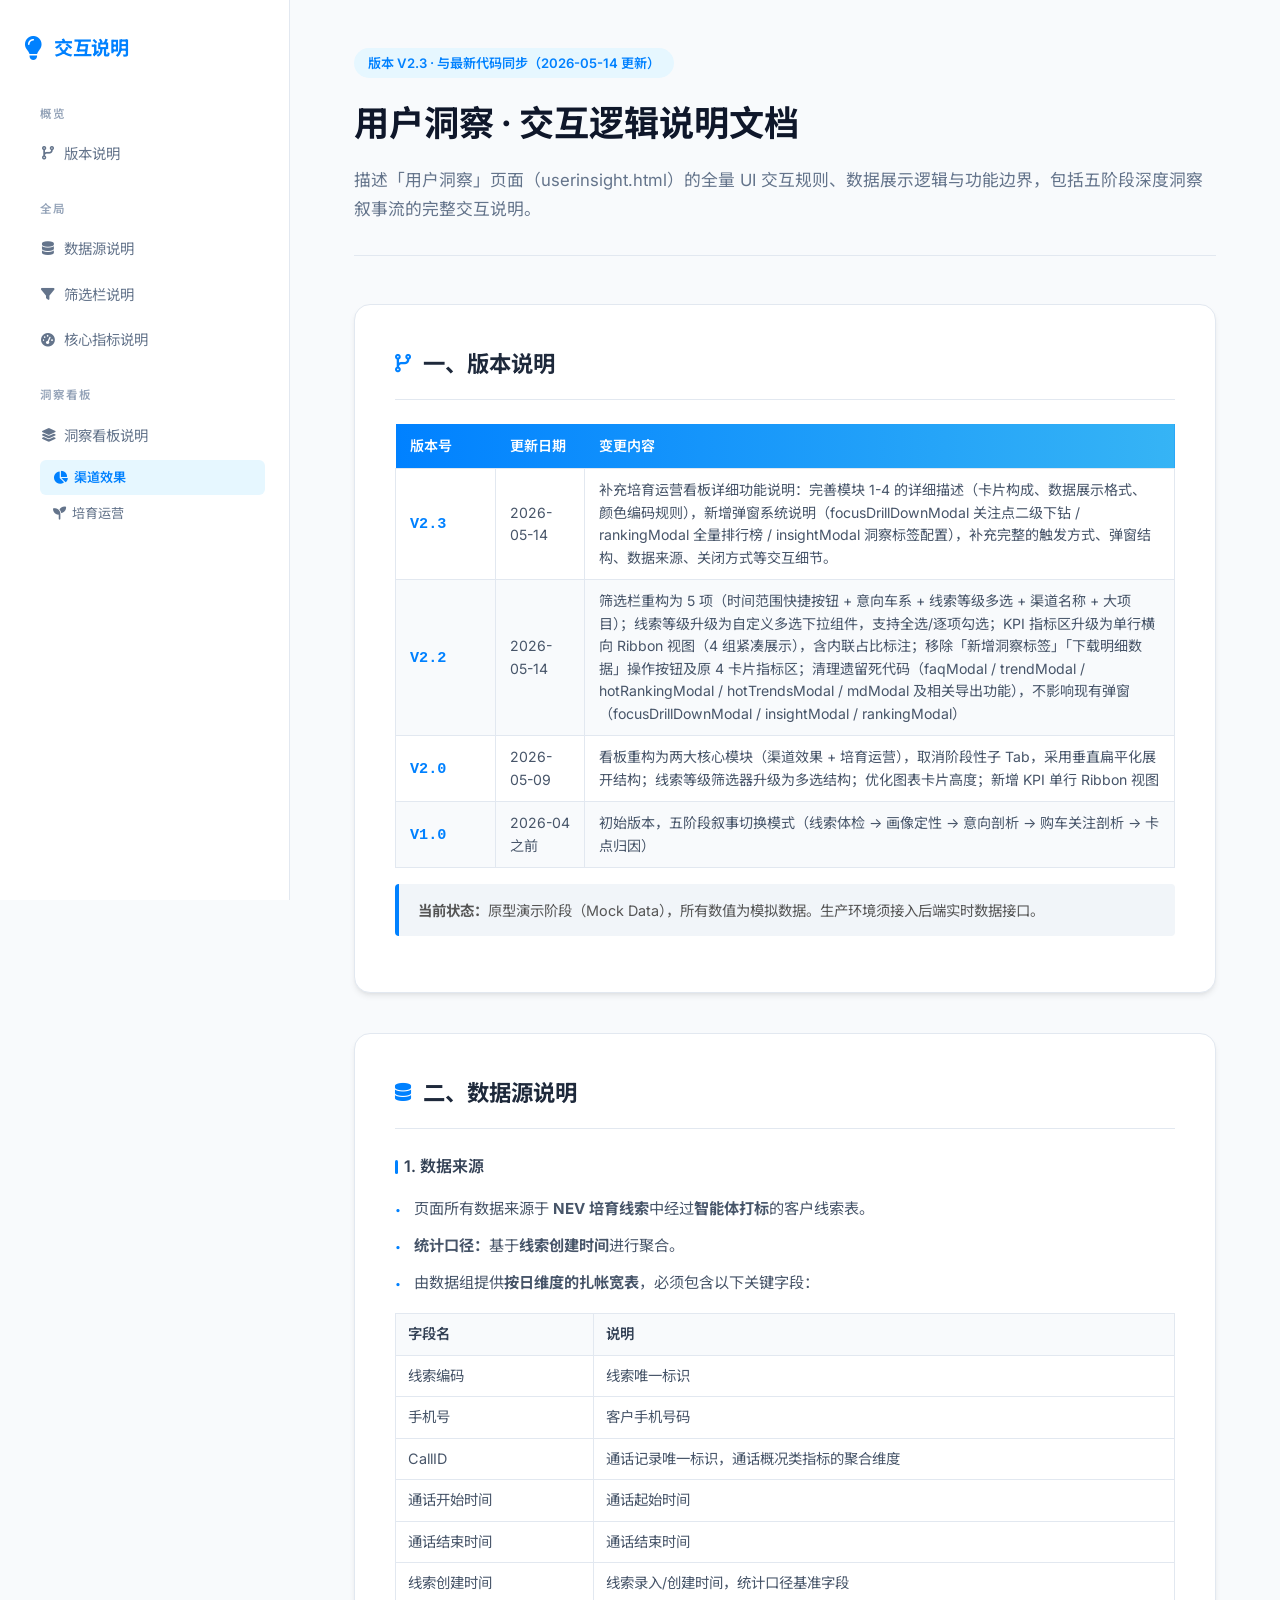
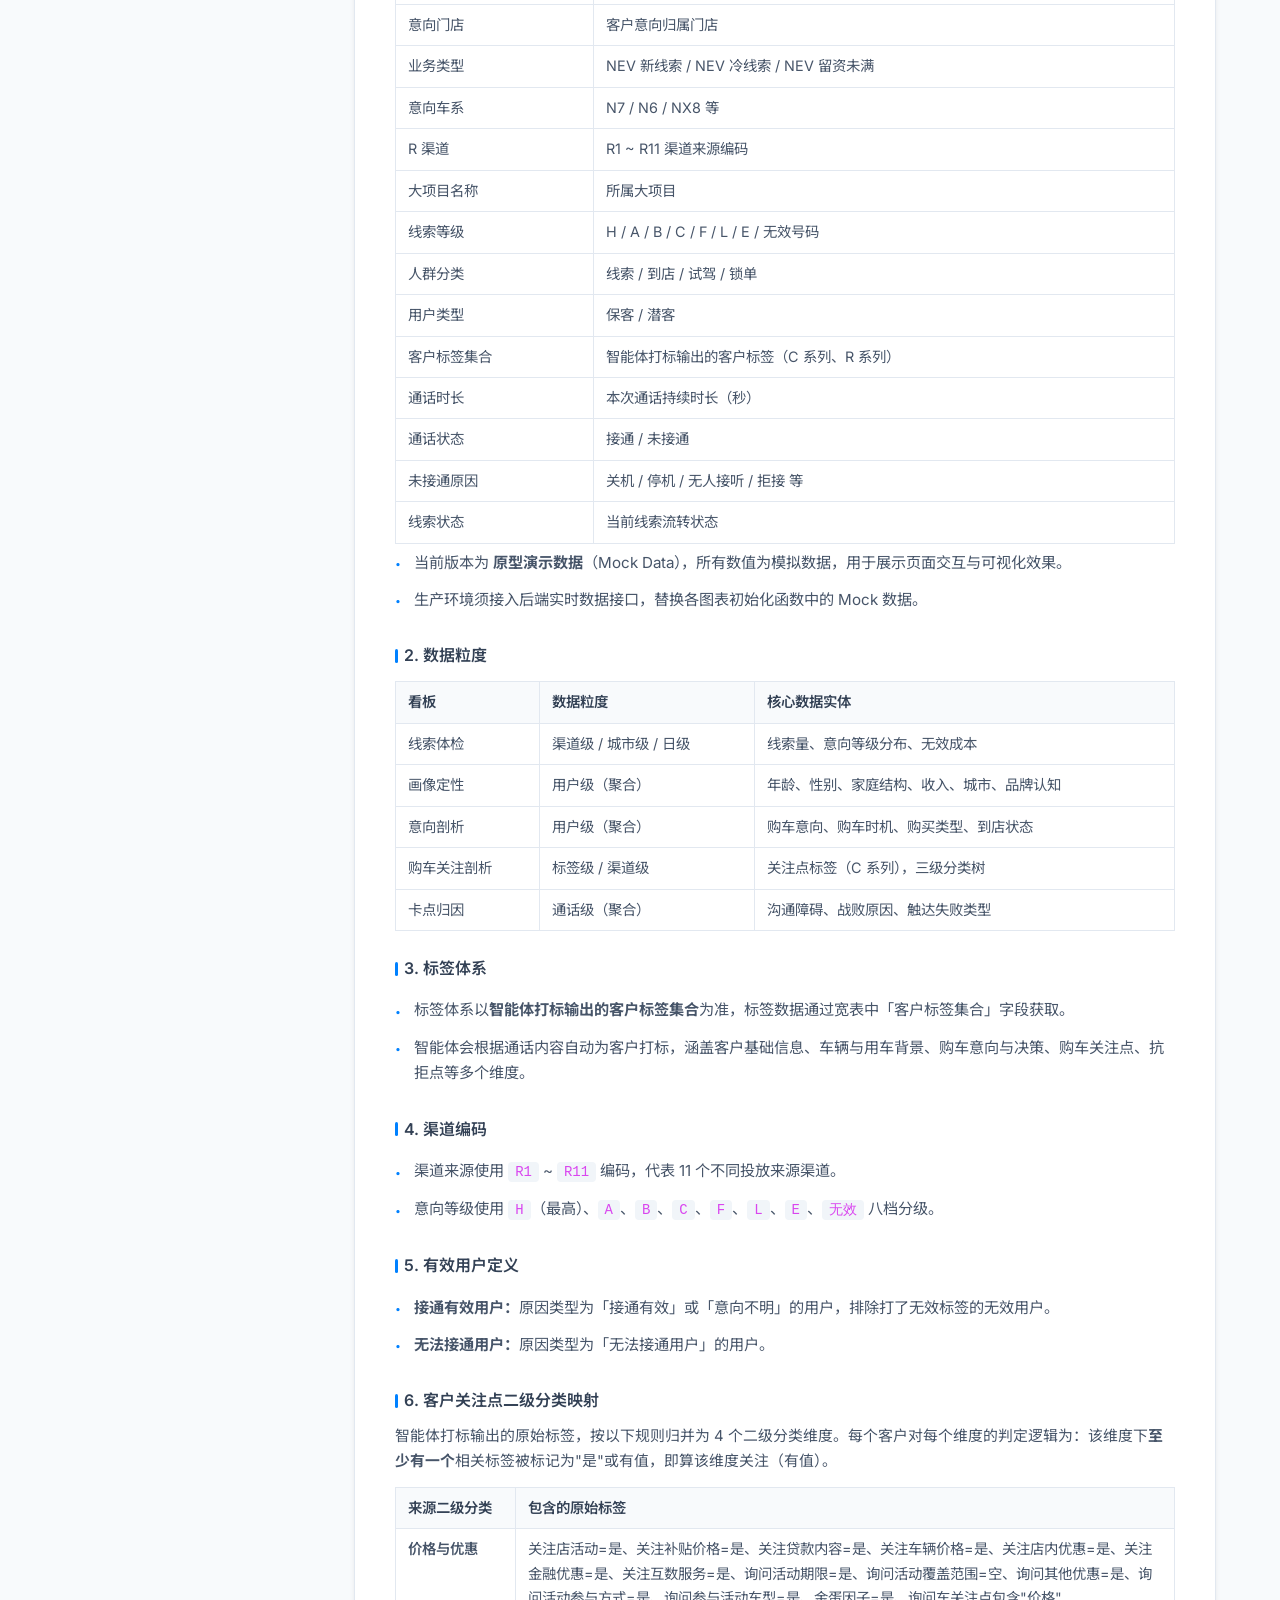
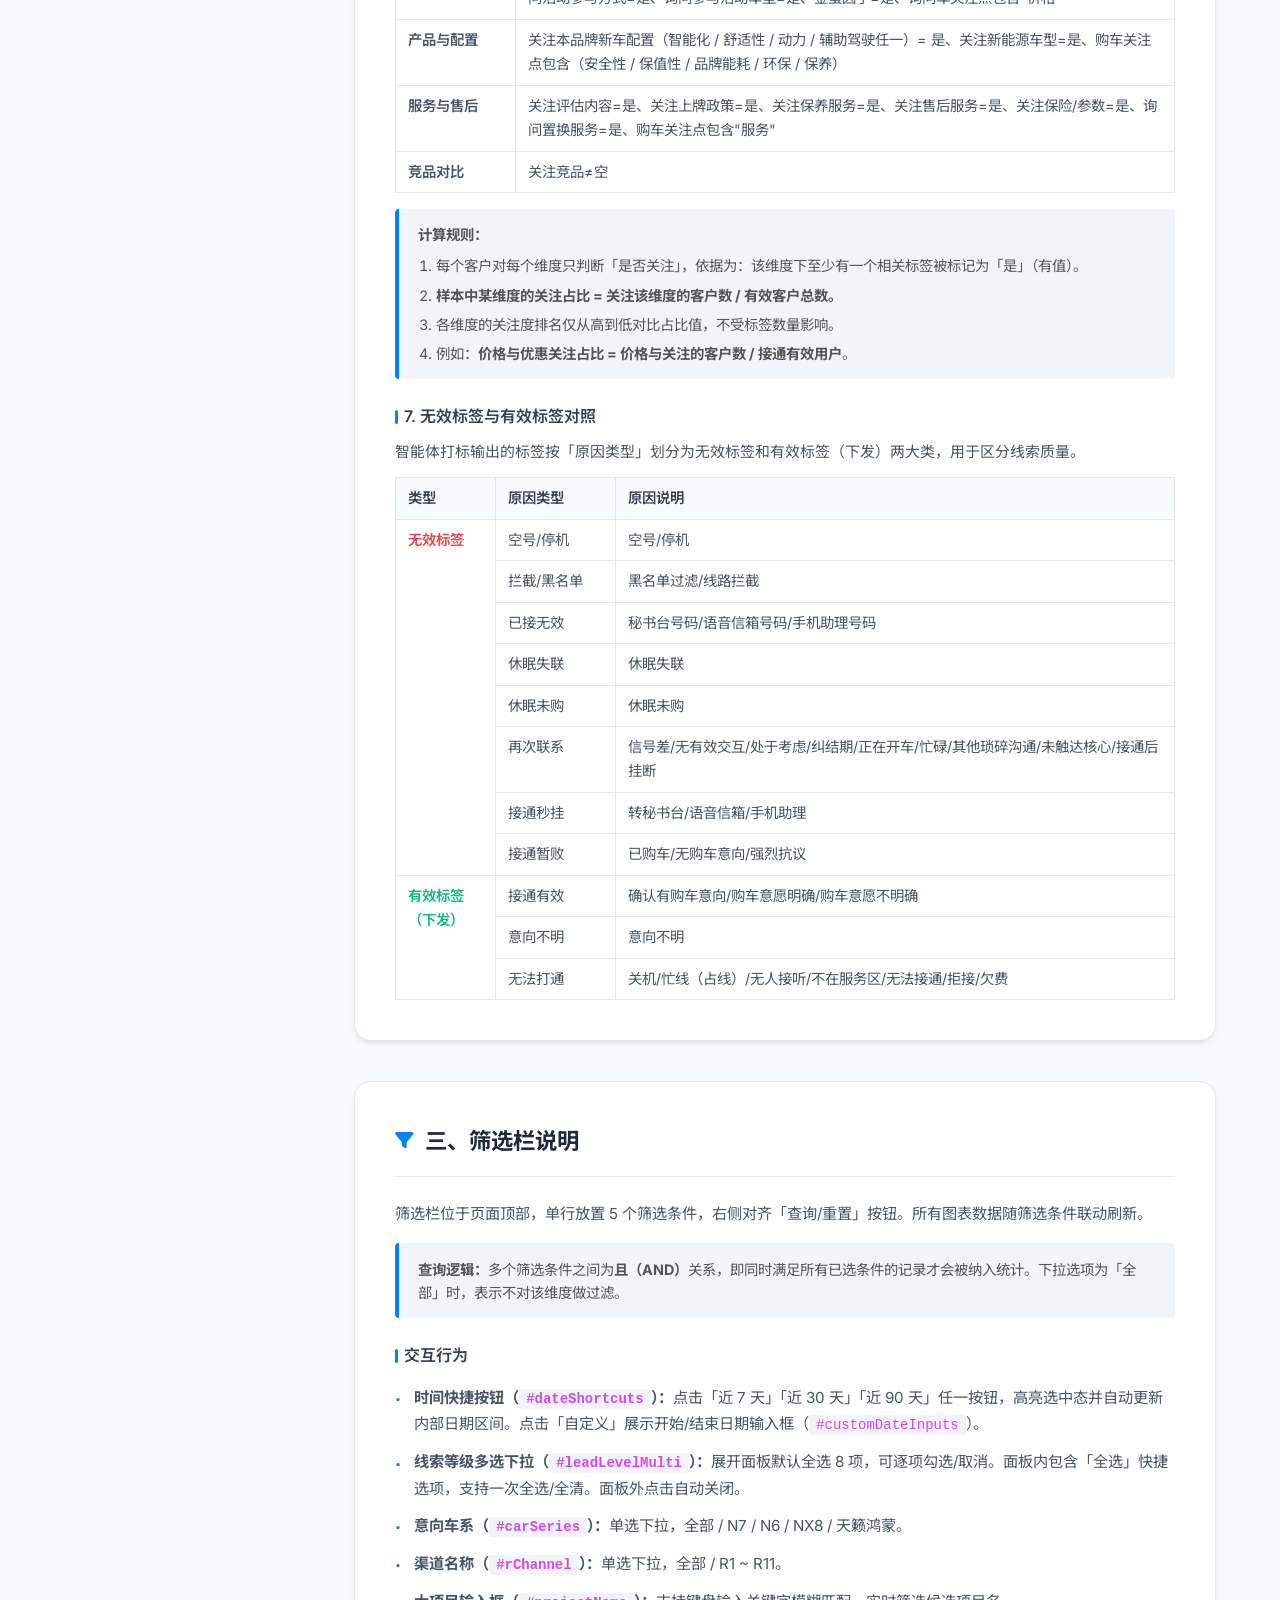
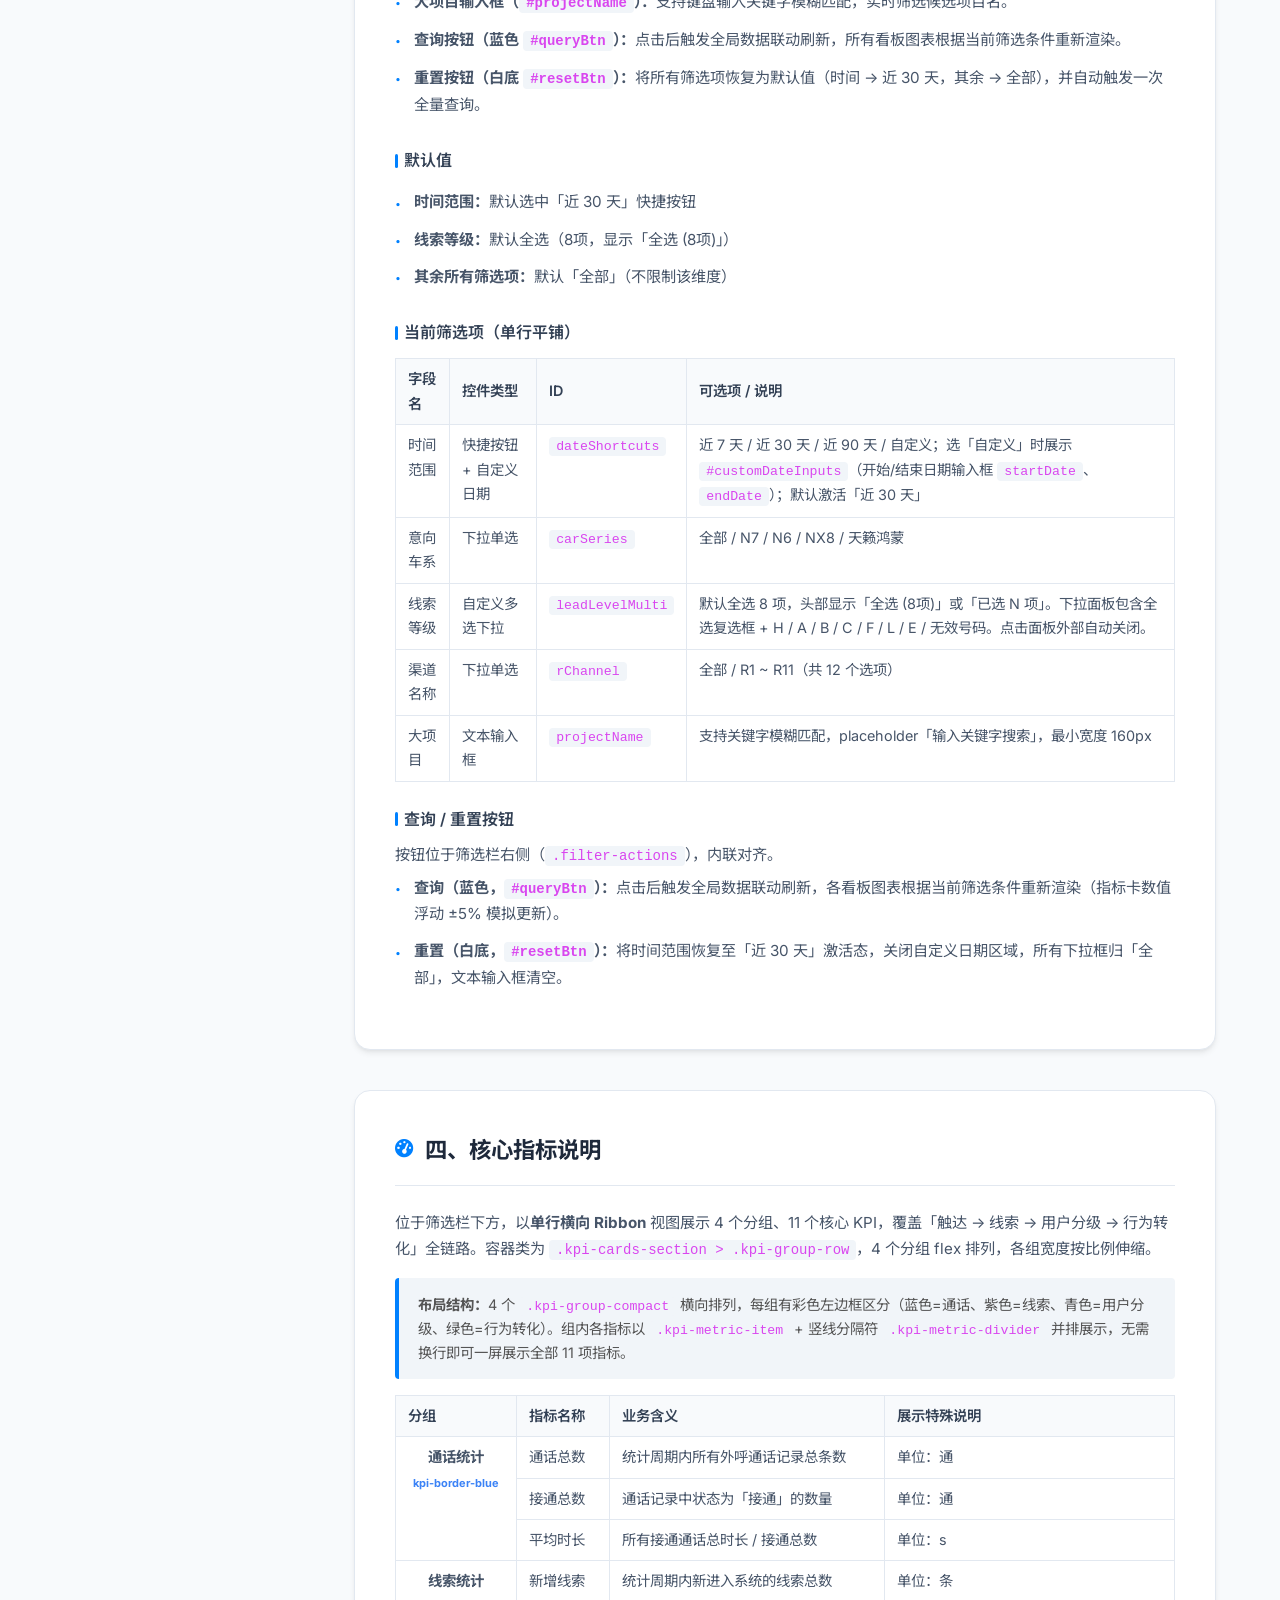
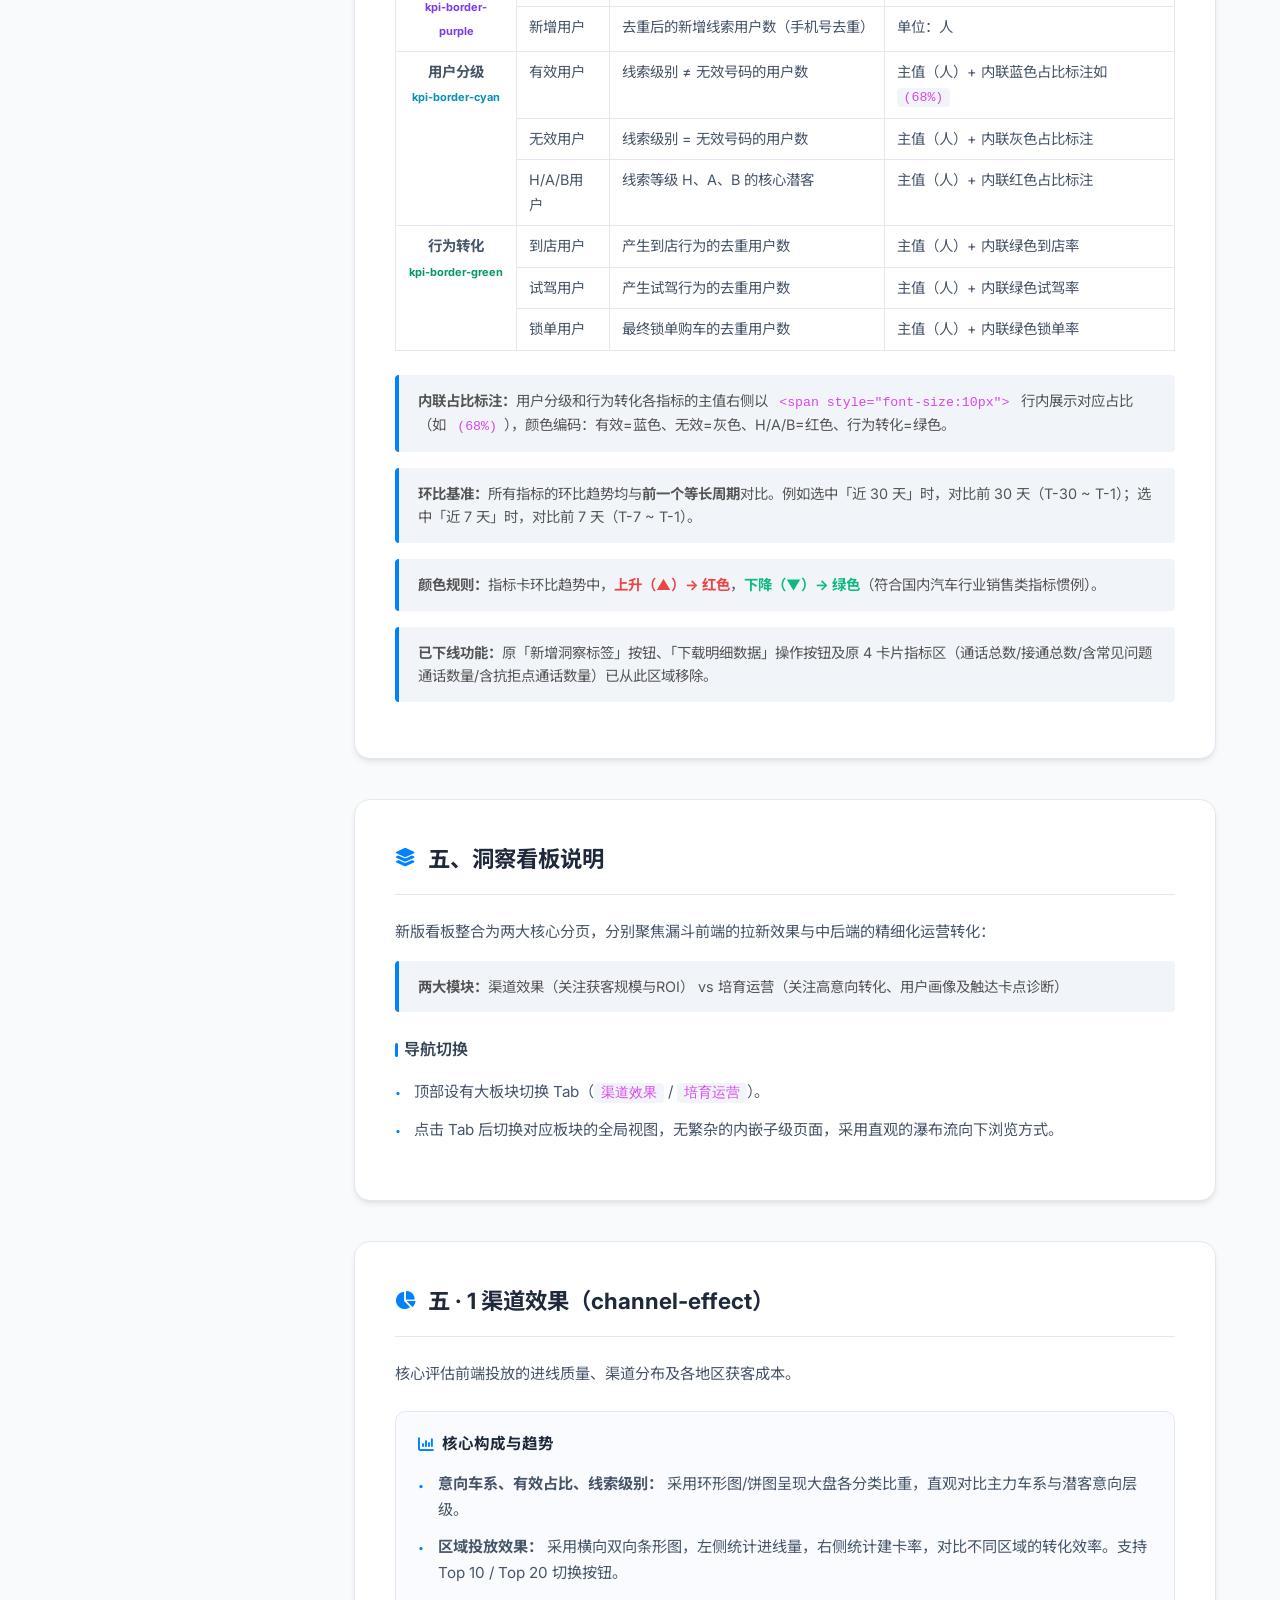
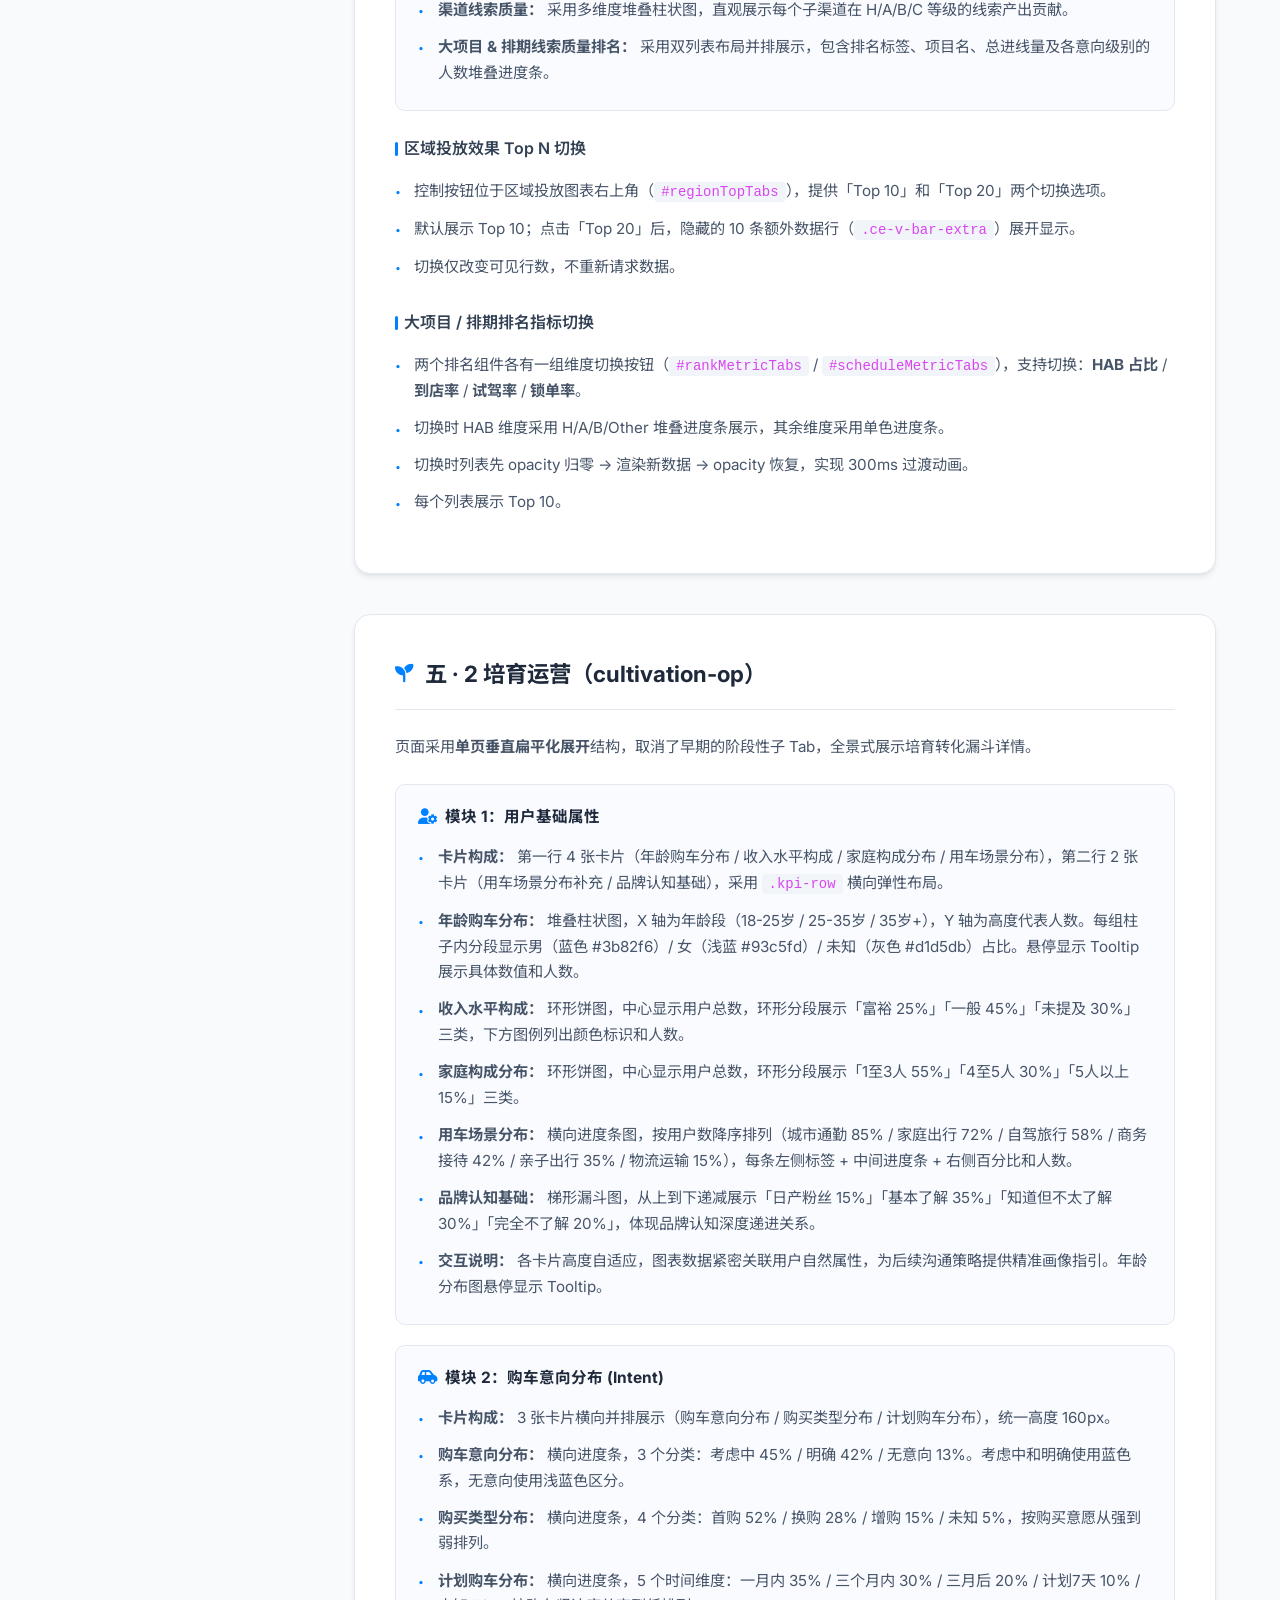
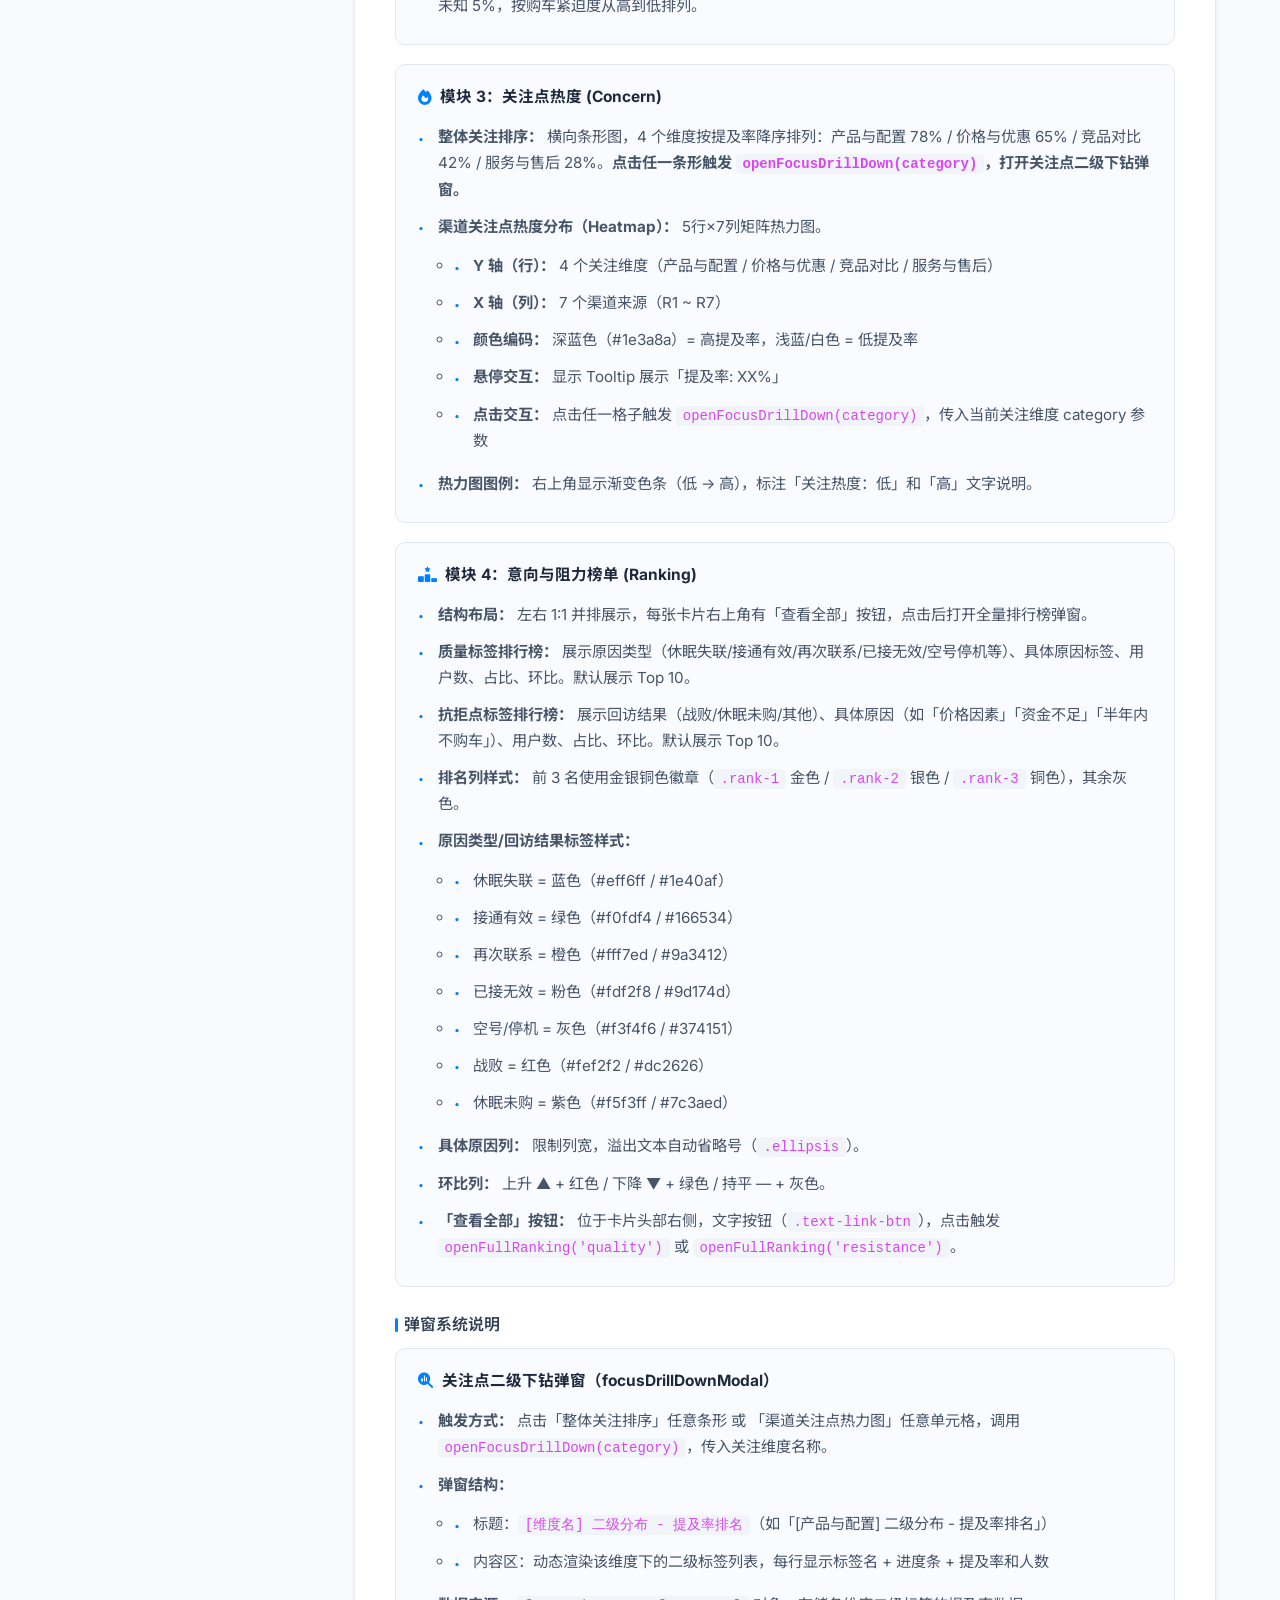
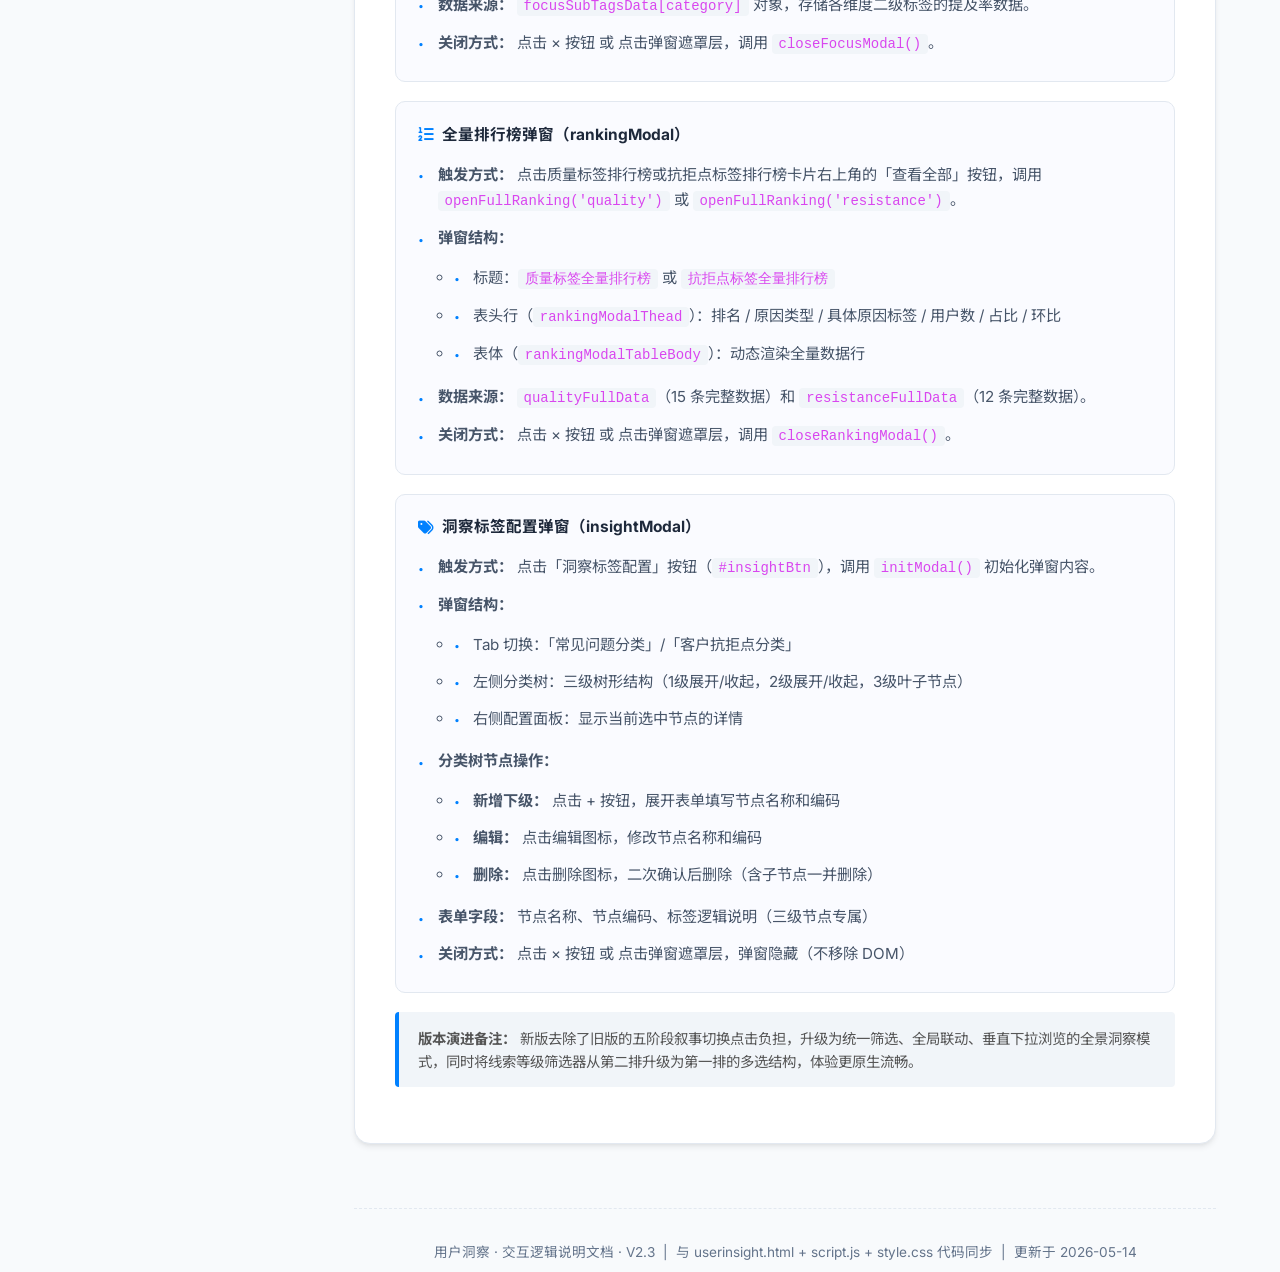
==== interaction_docs.html @ 2090cf02 "docs: 补充培育运营看板详细功能说明 (V2.3) - 完善模块 1-4 的详细描述（卡片构成、数据展示格式、颜色编码规则） - 新增弹窗系统说明（focusDrillDownModal / ra" ====
<!DOCTYPE html>
<html lang="zh-CN">
<head>
    <meta charset="UTF-8">
    <meta name="viewport" content="width=device-width, initial-scale=1.0">
    <title>用户洞察 · 交互逻辑说明文档</title>
    <link href="https://fonts.googleapis.com/css2?family=Inter:wght@400;500;600;700&family=Noto+Sans+SC:wght@300;400;500;700&display=swap" rel="stylesheet">
    <link rel="stylesheet" href="https://cdnjs.cloudflare.com/ajax/libs/font-awesome/6.4.0/css/all.min.css">
    <style>
        :root {
            --primary: #0081ff;
            --primary-light: #e6f7ff;
            --accent: #39cfd0;
            --text-main: #2c3e50;
            --text-secondary: #64748b;
            --bg-body: #f8fafc;
            --bg-card: #ffffff;
            --border: #e2e8f0;
            --sidebar-width: 290px;
            --shadow: 0 4px 6px -1px rgb(0 0 0 / 0.08), 0 2px 4px -2px rgb(0 0 0 / 0.06);
        }

        * { box-sizing: border-box; margin: 0; padding: 0; }

        body {
            font-family: 'Inter', 'Noto Sans SC', sans-serif;
            background-color: var(--bg-body);
            color: var(--text-main);
            display: flex;
            min-height: 100vh;
            line-height: 1.7;
        }

        /* ===== Sidebar ===== */
        .doc-sidebar {
            width: var(--sidebar-width);
            background: var(--bg-card);
            border-right: 1px solid var(--border);
            padding: 2rem 1.5rem;
            position: fixed;
            height: 100vh;
            overflow-y: auto;
        }

        .doc-logo {
            display: flex;
            align-items: center;
            gap: 12px;
            margin-bottom: 2.5rem;
            color: var(--primary);
        }
        .doc-logo i { font-size: 1.5rem; }
        .doc-logo span { font-weight: 700; font-size: 1.2rem; letter-spacing: -0.5px; }

        .nav-section-label {
            font-size: 0.72rem;
            font-weight: 600;
            text-transform: uppercase;
            letter-spacing: 0.08em;
            color: #94a3b8;
            padding: 0 1rem;
            margin: 1.5rem 0 0.5rem;
        }

        .nav-list { list-style: none; }
        .nav-link {
            display: flex;
            align-items: center;
            gap: 8px;
            padding: 0.6rem 1rem;
            color: var(--text-secondary);
            text-decoration: none;
            border-radius: 8px;
            font-size: 0.9rem;
            margin-bottom: 2px;
            transition: all 0.2s ease;
        }
        .nav-link i { width: 16px; text-align: center; font-size: 0.85rem; }
        .nav-link:hover { color: var(--primary); background: var(--primary-light); }
        .nav-link.active { color: var(--primary); background: var(--primary-light); font-weight: 600; }

        .nav-sub-list { list-style: none; padding-left: 1rem; }
        .nav-sub-link {
            display: flex;
            align-items: center;
            gap: 6px;
            padding: 0.4rem 0.8rem;
            color: var(--text-secondary);
            text-decoration: none;
            border-radius: 6px;
            font-size: 0.82rem;
            margin-bottom: 1px;
            transition: all 0.15s ease;
        }
        .nav-sub-link:hover { color: var(--primary); background: var(--primary-light); }
        .nav-sub-link.active { color: var(--primary); background: var(--primary-light); font-weight: 600; }

        /* ===== Main Content ===== */
        .doc-main {
            margin-left: var(--sidebar-width);
            flex: 1;
            padding: 3rem 4rem;
            max-width: 1100px;
        }

        .doc-header {
            margin-bottom: 3rem;
            border-bottom: 1px solid var(--border);
            padding-bottom: 2rem;
        }

        .doc-tag {
            background: var(--primary-light);
            color: var(--primary);
            padding: 4px 14px;
            border-radius: 20px;
            font-size: 0.82rem;
            font-weight: 600;
            display: inline-block;
            margin-bottom: 1rem;
        }

        .doc-title { font-size: 2.2rem; font-weight: 700; color: #0f172a; margin-bottom: 0.75rem; }
        .doc-subtitle { color: var(--text-secondary); font-size: 1.05rem; }

        /* ===== Sections ===== */
        .section {
            background: var(--bg-card);
            padding: 2.5rem;
            border-radius: 16px;
            box-shadow: var(--shadow);
            margin-bottom: 2.5rem;
            border: 1px solid var(--border);
        }

        .section-title {
            font-size: 1.4rem;
            font-weight: 700;
            margin-bottom: 1.5rem;
            display: flex;
            align-items: center;
            gap: 12px;
            color: #1e293b;
            padding-bottom: 1rem;
            border-bottom: 1px solid var(--border);
        }
        .section-title i { color: var(--primary); font-size: 1.15rem; }

        .sub-section-title {
            font-size: 1.1rem;
            font-weight: 700;
            color: #1e293b;
            margin: 2rem 0 1rem;
            display: flex;
            align-items: center;
            gap: 8px;
            padding: 0.75rem 1rem;
            background: #f8fafc;
            border-radius: 10px;
            border-left: 4px solid var(--primary);
        }
        .sub-section-title i { color: var(--primary); font-size: 1rem; }
        .sub-section-title:first-child { margin-top: 0; }

        h3.sub-title {
            font-size: 1rem;
            font-weight: 600;
            color: #334155;
            margin: 1.5rem 0 0.6rem;
            display: flex;
            align-items: center;
            gap: 6px;
        }
        h3.sub-title::before {
            content: '';
            display: inline-block;
            width: 3px;
            height: 14px;
            background: var(--primary);
            border-radius: 2px;
        }

        ul.item-list {
            padding-left: 0;
            list-style: none;
            margin-bottom: 0.75rem;
        }
        ul.item-list li {
            padding: 0.35rem 0 0.35rem 1.2rem;
            position: relative;
            color: #475569;
            font-size: 0.95rem;
        }
        ul.item-list li::before {
            content: '·';
            position: absolute;
            left: 0;
            color: var(--primary);
            font-weight: 700;
            font-size: 1.2rem;
            top: 0.25rem;
        }

        .highlight-box {
            background: #f1f5f9;
            padding: 0.9rem 1.2rem;
            border-left: 4px solid var(--primary);
            border-radius: 4px;
            font-size: 0.9rem;
            color: #555;
            margin: 1rem 0;
            line-height: 1.6;
        }

        .warn-box {
            background: #fffbeb;
            padding: 0.9rem 1.2rem;
            border-left: 4px solid #f59e0b;
            border-radius: 4px;
            font-size: 0.9rem;
            color: #78350f;
            margin: 1rem 0;
        }

        .badge {
            display: inline-block;
            padding: 2px 9px;
            border-radius: 4px;
            font-size: 0.78rem;
            font-weight: 600;
            background: #3b82f6;
            color: white;
            margin-left: 8px;
            vertical-align: middle;
        }
        .badge.green { background: #10b981; }
        .badge.orange { background: #f59e0b; }
        .badge.red { background: #ef4444; }

        code {
            background: #f1f5f9;
            padding: 2px 7px;
            border-radius: 4px;
            font-family: monospace;
            color: #d946ef;
            font-size: 0.92em;
        }

        /* ===== Flow Table ===== */
        .flow-table {
            width: 100%;
            border-collapse: collapse;
            margin-top: 0.75rem;
            font-size: 0.9rem;
        }
        .flow-table th {
            background: #f8fafc;
            border: 1px solid var(--border);
            padding: 8px 12px;
            text-align: left;
            font-weight: 600;
            color: #334155;
        }
        .flow-table td {
            border: 1px solid var(--border);
            padding: 8px 12px;
            vertical-align: top;
            color: #475569;
        }
        .flow-table tr:hover td { background: #fafbff; }

        /* ===== Version Table ===== */
        .version-table {
            width: 100%;
            border-collapse: collapse;
            margin-top: 1rem;
            font-size: 0.88rem;
        }
        .version-table thead tr {
            background: linear-gradient(90deg, #0081ff 0%, #36b4f5 100%);
        }
        .version-table th {
            padding: 10px 14px;
            text-align: left;
            font-weight: 600;
            color: #fff;
            border: none;
            white-space: nowrap;
        }
        .version-table td {
            border: 1px solid var(--border);
            padding: 10px 14px;
            vertical-align: middle;
            color: #475569;
            line-height: 1.6;
        }
        .version-table tr:nth-child(even) td { background: #f8fafc; }
        .version-table tr:hover td { background: #eff6ff; }
        .version-table .ver-num {
            font-weight: 700;
            color: var(--primary);
            font-family: monospace;
            font-size: 0.95rem;
        }

        .btn-jump {
            display: inline-flex;
            align-items: center;
            gap: 6px;
            padding: 6px 14px;
            background: var(--primary);
            color: #fff;
            border: none;
            border-radius: 8px;
            font-size: 0.82rem;
            font-weight: 600;
            cursor: pointer;
            text-decoration: none;
            transition: background 0.2s, transform 0.15s;
        }
        .btn-jump:hover { background: #0070dd; transform: translateY(-1px); }

        .chart-card {
            border: 1px solid var(--border);
            border-radius: 10px;
            padding: 1.2rem 1.4rem;
            margin-bottom: 1.2rem;
            background: #fafbff;
        }
        .chart-card-title {
            font-size: 0.97rem;
            font-weight: 700;
            color: #1e293b;
            margin-bottom: 0.5rem;
            display: flex;
            align-items: center;
            gap: 8px;
        }
        .chart-card-title i { color: var(--primary); }
        .chart-card-meta {
            font-size: 0.82rem;
            color: #94a3b8;
            margin-bottom: 0.75rem;
        }
        .chart-card ul { margin-bottom: 0; }

        .drill-tag {
            display: inline-flex;
            align-items: center;
            gap: 4px;
            padding: 2px 8px;
            background: #e0f2fe;
            color: #0369a1;
            border-radius: 4px;
            font-size: 0.75rem;
            font-weight: 600;
            margin-left: 6px;
        }

        /* ===== Footer ===== */
        .doc-footer {
            margin-top: 4rem;
            padding-top: 2rem;
            border-top: 1px dashed var(--border);
            text-align: center;
            color: var(--text-secondary);
            font-size: 0.85rem;
        }

        @media (max-width: 992px) {
            .doc-sidebar { width: 72px; padding: 10px; }
            .doc-sidebar .doc-logo span, .nav-link span, .nav-sub-link span, .nav-section-label { display: none; }
            .doc-main { margin-left: 72px; padding: 2rem; }
        }
    </style>
</head>
<body>
    <!-- Sidebar -->
    <aside class="doc-sidebar">
        <div class="doc-logo">
            <i class="fa-solid fa-lightbulb"></i>
            <span>交互说明</span>
        </div>

        <div class="nav-section-label">概览</div>
        <nav>
            <ul class="nav-list">
                <li><a href="#section-version" class="nav-link"><i class="fa-solid fa-code-branch"></i><span>版本说明</span></a></li>
            </ul>
        </nav>

        <div class="nav-section-label">全局</div>
        <nav>
            <ul class="nav-list">
                <li><a href="#section-datasource" class="nav-link"><i class="fa-solid fa-database"></i><span>数据源说明</span></a></li>
                <li><a href="#section-filter" class="nav-link"><i class="fa-solid fa-filter"></i><span>筛选栏说明</span></a></li>
                <li><a href="#section-metrics" class="nav-link"><i class="fa-solid fa-gauge-high"></i><span>核心指标说明</span></a></li>
            </ul>
        </nav>

        <div class="nav-section-label">洞察看板</div>
        <nav>
            <ul class="nav-list">
                <li><a href="#section-dashboards" class="nav-link"><i class="fa-solid fa-layer-group"></i><span>洞察看板说明</span></a></li>
            </ul>
            <ul class="nav-sub-list">
                <li><a href="#board-channel" class="nav-sub-link"><i class="fa-solid fa-chart-pie"></i><span>渠道效果</span></a></li>
                <li><a href="#board-cultivation" class="nav-sub-link"><i class="fa-solid fa-seedling"></i><span>培育运营</span></a></li>
            </ul>
        </nav>
    </aside>

    <!-- Main Content -->
    <main class="doc-main">
        <header class="doc-header" id="intro">
            <span class="doc-tag">版本 V2.3 · 与最新代码同步（2026-05-14 更新）</span>
            <h1 class="doc-title">用户洞察 · 交互逻辑说明文档</h1>
            <p class="doc-subtitle">描述「用户洞察」页面（userinsight.html）的全量 UI 交互规则、数据展示逻辑与功能边界，包括五阶段深度洞察叙事流的完整交互说明。</p>
        </header>

        <!-- ===================== 一、版本说明 ===================== -->
        <section class="section" id="section-version">
            <h2 class="section-title"><i class="fa-solid fa-code-branch"></i>一、版本说明</h2>
            <table class="version-table">
                <thead>
                    <tr><th style="width:100px;">版本号</th><th>更新日期</th><th>变更内容</th></tr>
                </thead>
                <tbody>
                    <tr>
                        <td class="ver-num">V2.3</td>
                        <td>2026-05-14</td>
                        <td>补充培育运营看板详细功能说明：完善模块 1-4 的详细描述（卡片构成、数据展示格式、颜色编码规则），新增弹窗系统说明（focusDrillDownModal 关注点二级下钻 / rankingModal 全量排行榜 / insightModal 洞察标签配置），补充完整的触发方式、弹窗结构、数据来源、关闭方式等交互细节。</td>
                    </tr>
                    <tr>
                        <td class="ver-num">V2.2</td>
                        <td>2026-05-14</td>
                        <td>筛选栏重构为 5 项（时间范围快捷按钮 + 意向车系 + 线索等级多选 + 渠道名称 + 大项目）；线索等级升级为自定义多选下拉组件，支持全选/逐项勾选；KPI 指标区升级为单行横向 Ribbon 视图（4 组紧凑展示），含内联占比标注；移除「新增洞察标签」「下载明细数据」操作按钮及原 4 卡片指标区；清理遗留死代码（faqModal / trendModal / hotRankingModal / hotTrendsModal / mdModal 及相关导出功能），不影响现有弹窗（focusDrillDownModal / insightModal / rankingModal）</td>
                    </tr>
                    <tr>
                        <td class="ver-num">V2.0</td>
                        <td>2026-05-09</td>
                        <td>看板重构为两大核心模块（渠道效果 + 培育运营），取消阶段性子 Tab，采用垂直扁平化展开结构；线索等级筛选器升级为多选结构；优化图表卡片高度；新增 KPI 单行 Ribbon 视图</td>
                    </tr>
                    <tr>
                        <td class="ver-num">V1.0</td>
                        <td>2026-04 之前</td>
                        <td>初始版本，五阶段叙事切换模式（线索体检 → 画像定性 → 意向剖析 → 购车关注剖析 → 卡点归因）</td>
                    </tr>
                </tbody>
            </table>
            <div class="highlight-box" style="margin-top:1rem;">
                <strong>当前状态：</strong>原型演示阶段（Mock Data），所有数值为模拟数据。生产环境须接入后端实时数据接口。
            </div>
        </section>

        <!-- ===================== 二、数据源说明 ===================== -->
        <section class="section" id="section-datasource">
            <h2 class="section-title"><i class="fa-solid fa-database"></i>二、数据源说明</h2>

            <h3 class="sub-title">1. 数据来源</h3>
            <ul class="item-list">
                <li>页面所有数据来源于 <strong>NEV 培育线索</strong>中经过<strong>智能体打标</strong>的客户线索表。</li>
                <li><strong>统计口径：</strong>基于<strong>线索创建时间</strong>进行聚合。</li>
                <li>由数据组提供<strong>按日维度的扎帐宽表</strong>，必须包含以下关键字段：</li>
            </ul>
            <table class="flow-table">
                <thead><tr><th>字段名</th><th>说明</th></tr></thead>
                <tbody>
                    <tr><td>线索编码</td><td>线索唯一标识</td></tr>
                    <tr><td>手机号</td><td>客户手机号码</td></tr>
                    <tr><td>CallID</td><td>通话记录唯一标识，通话概况类指标的聚合维度</td></tr>
                    <tr><td>通话开始时间</td><td>通话起始时间</td></tr>
                    <tr><td>通话结束时间</td><td>通话结束时间</td></tr>
                    <tr><td>线索创建时间</td><td>线索录入/创建时间，统计口径基准字段</td></tr>
                    <tr><td>意向门店</td><td>客户意向归属门店</td></tr>
                    <tr><td>业务类型</td><td>NEV 新线索 / NEV 冷线索 / NEV 留资未满</td></tr>
                    <tr><td>意向车系</td><td>N7 / N6 / NX8 等</td></tr>
                    <tr><td>R 渠道</td><td>R1 ~ R11 渠道来源编码</td></tr>
                    <tr><td>大项目名称</td><td>所属大项目</td></tr>
                    <tr><td>线索等级</td><td>H / A / B / C / F / L / E / 无效号码</td></tr>
                    <tr><td>人群分类</td><td>线索 / 到店 / 试驾 / 锁单</td></tr>
                    <tr><td>用户类型</td><td>保客 / 潜客</td></tr>
                    <tr><td>客户标签集合</td><td>智能体打标输出的客户标签（C 系列、R 系列）</td></tr>
                    <tr><td>通话时长</td><td>本次通话持续时长（秒）</td></tr>
                    <tr><td>通话状态</td><td>接通 / 未接通</td></tr>
                    <tr><td>未接通原因</td><td>关机 / 停机 / 无人接听 / 拒接 等</td></tr>
                    <tr><td>线索状态</td><td>当前线索流转状态</td></tr>
                </tbody>
            </table>
            <ul class="item-list">
                <li>当前版本为 <strong>原型演示数据</strong>（Mock Data），所有数值为模拟数据，用于展示页面交互与可视化效果。</li>
                <li>生产环境须接入后端实时数据接口，替换各图表初始化函数中的 Mock 数据。</li>
            </ul>

            <h3 class="sub-title">2. 数据粒度</h3>
            <table class="flow-table">
                <thead><tr><th>看板</th><th>数据粒度</th><th>核心数据实体</th></tr></thead>
                <tbody>
                    <tr><td>线索体检</td><td>渠道级 / 城市级 / 日级</td><td>线索量、意向等级分布、无效成本</td></tr>
                    <tr><td>画像定性</td><td>用户级（聚合）</td><td>年龄、性别、家庭结构、收入、城市、品牌认知</td></tr>
                    <tr><td>意向剖析</td><td>用户级（聚合）</td><td>购车意向、购车时机、购买类型、到店状态</td></tr>
                    <tr><td>购车关注剖析</td><td>标签级 / 渠道级</td><td>关注点标签（C 系列），三级分类树</td></tr>
                    <tr><td>卡点归因</td><td>通话级（聚合）</td><td>沟通障碍、战败原因、触达失败类型</td></tr>
                </tbody>
            </table>

            <h3 class="sub-title">3. 标签体系</h3>
            <ul class="item-list">
                <li>标签体系以<strong>智能体打标输出的客户标签集合</strong>为准，标签数据通过宽表中「客户标签集合」字段获取。</li>
                <li>智能体会根据通话内容自动为客户打标，涵盖客户基础信息、车辆与用车背景、购车意向与决策、购车关注点、抗拒点等多个维度。</li>
            </ul>

            <h3 class="sub-title">4. 渠道编码</h3>
            <ul class="item-list">
                <li>渠道来源使用 <code>R1</code> ~ <code>R11</code> 编码，代表 11 个不同投放来源渠道。</li>
                <li>意向等级使用 <code>H</code>（最高）、<code>A</code>、<code>B</code>、<code>C</code>、<code>F</code>、<code>L</code>、<code>E</code>、<code>无效</code> 八档分级。</li>
            </ul>

            <h3 class="sub-title">5. 有效用户定义</h3>
            <ul class="item-list">
                <li><strong>接通有效用户：</strong>原因类型为「接通有效」或「意向不明」的用户，排除打了无效标签的无效用户。</li>
                <li><strong>无法接通用户：</strong>原因类型为「无法接通用户」的用户。</li>
            </ul>

            <h3 class="sub-title">6. 客户关注点二级分类映射</h3>
            <p style="color:#475569; font-size:0.93rem;">智能体打标输出的原始标签，按以下规则归并为 4 个二级分类维度。每个客户对每个维度的判定逻辑为：该维度下<strong>至少有一个</strong>相关标签被标记为"是"或有值，即算该维度关注（有值）。</p>
            <table class="flow-table">
                <thead><tr><th style="width:120px;">来源二级分类</th><th>包含的原始标签</th></tr></thead>
                <tbody>
                    <tr>
                        <td style="font-weight:600; vertical-align:top;">价格与优惠</td>
                        <td>关注店活动=是、关注补贴价格=是、关注贷款内容=是、关注车辆价格=是、关注店内优惠=是、关注金融优惠=是、关注互数服务=是、询问活动期限=是、询问活动覆盖范围=空、询问其他优惠=是、询问活动参与方式=是、询问参与活动车型=是、金蛋因子=是、询问车关注点包含"价格"</td>
                    </tr>
                    <tr>
                        <td style="font-weight:600; vertical-align:top;">产品与配置</td>
                        <td>关注本品牌新车配置（智能化 / 舒适性 / 动力 / 辅助驾驶任一）= 是、关注新能源车型=是、购车关注点包含（安全性 / 保值性 / 品牌能耗 / 环保 / 保养）</td>
                    </tr>
                    <tr>
                        <td style="font-weight:600; vertical-align:top;">服务与售后</td>
                        <td>关注评估内容=是、关注上牌政策=是、关注保养服务=是、关注售后服务=是、关注保险/参数=是、询问置换服务=是、购车关注点包含"服务"</td>
                    </tr>
                    <tr>
                        <td style="font-weight:600; vertical-align:top;">竞品对比</td>
                        <td>关注竞品≠空</td>
                    </tr>
                </tbody>
            </table>

            <div class="highlight-box" style="margin-top:1rem;">
                <strong>计算规则：</strong>
                <ol style="margin:8px 0 0 18px; padding:0;">
                    <li style="margin-bottom:6px;">每个客户对每个维度只判断「是否关注」，依据为：该维度下至少有一个相关标签被标记为「是」（有值）。</li>
                    <li style="margin-bottom:6px;"><strong>样本中某维度的关注占比 = 关注该维度的客户数 / 有效客户总数。</strong></li>
                    <li style="margin-bottom:6px;">各维度的关注度排名仅从高到低对比占比值，不受标签数量影响。</li>
                    <li>例如：<strong>价格与优惠关注占比 = 价格与关注的客户数 / 接通有效用户</strong>。</li>
                </ol>
            </div>

            <h3 class="sub-title">7. 无效标签与有效标签对照</h3>
            <p style="color:#475569; font-size:0.93rem;">智能体打标输出的标签按「原因类型」划分为无效标签和有效标签（下发）两大类，用于区分线索质量。</p>
            <table class="flow-table">
                <thead><tr><th style="width:100px;">类型</th><th style="width:120px;">原因类型</th><th>原因说明</th></tr></thead>
                <tbody>
                    <tr>
                        <td rowspan="8" style="font-weight:600; vertical-align:top; color:#ef4444;">无效标签</td>
                        <td>空号/停机</td>
                        <td>空号/停机</td>
                    </tr>
                    <tr><td>拦截/黑名单</td><td>黑名单过滤/线路拦截</td></tr>
                    <tr><td>已接无效</td><td>秘书台号码/语音信箱号码/手机助理号码</td></tr>
                    <tr><td>休眠失联</td><td>休眠失联</td></tr>
                    <tr><td>休眠未购</td><td>休眠未购</td></tr>
                    <tr><td>再次联系</td><td>信号差/无有效交互/处于考虑/纠结期/正在开车/忙碌/其他琐碎沟通/未触达核心/接通后挂断</td></tr>
                    <tr><td>接通秒挂</td><td>转秘书台/语音信箱/手机助理</td></tr>
                    <tr><td>接通暂败</td><td>已购车/无购车意向/强烈抗议</td></tr>
                    <tr>
                        <td rowspan="3" style="font-weight:600; vertical-align:top; color:#10b981;">有效标签（下发）</td>
                        <td>接通有效</td>
                        <td>确认有购车意向/购车意愿明确/购车意愿不明确</td>
                    </tr>
                    <tr><td>意向不明</td><td>意向不明</td></tr>
                    <tr><td>无法打通</td><td>关机/忙线（占线）/无人接听/不在服务区/无法接通/拒接/欠费</td></tr>
                </tbody>
            </table>
        </section>

        <!-- ===================== 三、筛选栏说明 ===================== -->
        <section class="section" id="section-filter">
            <h2 class="section-title"><i class="fa-solid fa-filter"></i>三、筛选栏说明</h2>
            <p style="color:#475569; font-size:0.95rem; margin-bottom:1rem;">筛选栏位于页面顶部，单行放置 5 个筛选条件，右侧对齐「查询/重置」按钮。所有图表数据随筛选条件联动刷新。</p>

            <div class="highlight-box">
                <strong>查询逻辑：</strong>多个筛选条件之间为<strong>且（AND）</strong>关系，即同时满足所有已选条件的记录才会被纳入统计。下拉选项为「全部」时，表示不对该维度做过滤。
            </div>

            <h3 class="sub-title">交互行为</h3>
            <ul class="item-list">
                <li><strong>时间快捷按钮（<code>#dateShortcuts</code>）：</strong>点击「近 7 天」「近 30 天」「近 90 天」任一按钮，高亮选中态并自动更新内部日期区间。点击「自定义」展示开始/结束日期输入框（<code>#customDateInputs</code>）。</li>
                <li><strong>线索等级多选下拉（<code>#leadLevelMulti</code>）：</strong>展开面板默认全选 8 项，可逐项勾选/取消。面板内包含「全选」快捷选项，支持一次全选/全清。面板外点击自动关闭。</li>
                <li><strong>意向车系（<code>#carSeries</code>）：</strong>单选下拉，全部 / N7 / N6 / NX8 / 天籁鸿蒙。</li>
                <li><strong>渠道名称（<code>#rChannel</code>）：</strong>单选下拉，全部 / R1 ~ R11。</li>
                <li><strong>大项目输入框（<code>#projectName</code>）：</strong>支持键盘输入关键字模糊匹配，实时筛选候选项目名。</li>
                <li><strong>查询按钮（蓝色 <code>#queryBtn</code>）：</strong>点击后触发全局数据联动刷新，所有看板图表根据当前筛选条件重新渲染。</li>
                <li><strong>重置按钮（白底 <code>#resetBtn</code>）：</strong>将所有筛选项恢复为默认值（时间 → 近 30 天，其余 → 全部），并自动触发一次全量查询。</li>
            </ul>

            <h3 class="sub-title">默认值</h3>
            <ul class="item-list">
                <li><strong>时间范围：</strong>默认选中「近 30 天」快捷按钮</li>
                <li><strong>线索等级：</strong>默认全选（8项，显示「全选 (8项)」）</li>
                <li><strong>其余所有筛选项：</strong>默认「全部」（不限制该维度）</li>
            </ul>

            <h3 class="sub-title">当前筛选项（单行平铺）</h3>
            <table class="flow-table">
                <thead><tr><th>字段名</th><th>控件类型</th><th>ID</th><th>可选项 / 说明</th></tr></thead>
                <tbody>
                    <tr>
                        <td>时间范围</td>
                        <td>快捷按钮 + 自定义日期</td>
                        <td><code>dateShortcuts</code></td>
                        <td>近 7 天 / 近 30 天 / 近 90 天 / 自定义；选「自定义」时展示 <code>#customDateInputs</code>（开始/结束日期输入框 <code>startDate</code>、<code>endDate</code>）；默认激活「近 30 天」</td>
                    </tr>
                    <tr>
                        <td>意向车系</td>
                        <td>下拉单选</td>
                        <td><code>carSeries</code></td>
                        <td>全部 / N7 / N6 / NX8 / 天籁鸿蒙</td>
                    </tr>
                    <tr>
                        <td>线索等级</td>
                        <td>自定义多选下拉</td>
                        <td><code>leadLevelMulti</code></td>
                        <td>默认全选 8 项，头部显示「全选 (8项)」或「已选 N 项」。下拉面板包含全选复选框 + H / A / B / C / F / L / E / 无效号码。点击面板外部自动关闭。</td>
                    </tr>
                    <tr>
                        <td>渠道名称</td>
                        <td>下拉单选</td>
                        <td><code>rChannel</code></td>
                        <td>全部 / R1 ~ R11（共 12 个选项）</td>
                    </tr>
                    <tr>
                        <td>大项目</td>
                        <td>文本输入框</td>
                        <td><code>projectName</code></td>
                        <td>支持关键字模糊匹配，placeholder「输入关键字搜索」，最小宽度 160px</td>
                    </tr>
                </tbody>
            </table>

            <h3 class="sub-title">查询 / 重置按钮</h3>
            <p style="color:#475569; font-size:0.95rem;">按钮位于筛选栏右侧（<code>.filter-actions</code>），内联对齐。</p>
            <ul class="item-list">
                <li><strong>查询（蓝色，<code>#queryBtn</code>）：</strong>点击后触发全局数据联动刷新，各看板图表根据当前筛选条件重新渲染（指标卡数值浮动 ±5% 模拟更新）。</li>
                <li><strong>重置（白底，<code>#resetBtn</code>）：</strong>将时间范围恢复至「近 30 天」激活态，关闭自定义日期区域，所有下拉框归「全部」，文本输入框清空。</li>
            </ul>
        </section>

        <!-- ===================== 四、核心指标说明 ===================== -->
        <section class="section" id="section-metrics">
            <h2 class="section-title"><i class="fa-solid fa-gauge-high"></i>四、核心指标说明</h2>
            <p style="color:#475569; font-size:0.95rem; margin-bottom:1rem;">位于筛选栏下方，以<strong>单行横向 Ribbon</strong> 视图展示 4 个分组、11 个核心 KPI，覆盖「触达 → 线索 → 用户分级 → 行为转化」全链路。容器类为 <code>.kpi-cards-section &gt; .kpi-group-row</code>，4 个分组 flex 排列，各组宽度按比例伸缩。</p>

            <div class="highlight-box">
                <strong>布局结构：</strong>4 个 <code>.kpi-group-compact</code> 横向排列，每组有彩色左边框区分（蓝色=通话、紫色=线索、青色=用户分级、绿色=行为转化）。组内各指标以 <code>.kpi-metric-item</code> + 竖线分隔符 <code>.kpi-metric-divider</code> 并排展示，无需换行即可一屏展示全部 11 项指标。
            </div>

            <table class="flow-table">
                <thead><tr><th>分组</th><th>指标名称</th><th>业务含义</th><th>展示特殊说明</th></tr></thead>
                <tbody>
                    <tr><td rowspan="3" style="font-weight:700; text-align:center;">通话统计<br><span style="font-size:11px;color:#3b82f6;">kpi-border-blue</span></td><td>通话总数</td><td>统计周期内所有外呼通话记录总条数</td><td>单位：通</td></tr>
                    <tr><td>接通总数</td><td>通话记录中状态为「接通」的数量</td><td>单位：通</td></tr>
                    <tr><td>平均时长</td><td>所有接通通话总时长 / 接通总数</td><td>单位：s</td></tr>

                    <tr><td rowspan="2" style="font-weight:700; text-align:center;">线索统计<br><span style="font-size:11px;color:#7c3aed;">kpi-border-purple</span></td><td>新增线索</td><td>统计周期内新进入系统的线索总数</td><td>单位：条</td></tr>
                    <tr><td>新增用户</td><td>去重后的新增线索用户数（手机号去重）</td><td>单位：人</td></tr>

                    <tr><td rowspan="3" style="font-weight:700; text-align:center;">用户分级<br><span style="font-size:11px;color:#0891b2;">kpi-border-cyan</span></td><td>有效用户</td><td>线索级别 ≠ 无效号码的用户数</td><td>主值（人）+ 内联蓝色占比标注如 <code>(68%)</code></td></tr>
                    <tr><td>无效用户</td><td>线索级别 = 无效号码的用户数</td><td>主值（人）+ 内联灰色占比标注</td></tr>
                    <tr><td>H/A/B用户</td><td>线索等级 H、A、B 的核心潜客</td><td>主值（人）+ 内联红色占比标注</td></tr>

                    <tr><td rowspan="3" style="font-weight:700; text-align:center;">行为转化<br><span style="font-size:11px;color:#059669;">kpi-border-green</span></td><td>到店用户</td><td>产生到店行为的去重用户数</td><td>主值（人）+ 内联绿色到店率</td></tr>
                    <tr><td>试驾用户</td><td>产生试驾行为的去重用户数</td><td>主值（人）+ 内联绿色试驾率</td></tr>
                    <tr><td>锁单用户</td><td>最终锁单购车的去重用户数</td><td>主值（人）+ 内联绿色锁单率</td></tr>
                </tbody>
            </table>

            <div class="highlight-box" style="margin-top:1.5rem">
                <strong>内联占比标注：</strong>用户分级和行为转化各指标的主值右侧以 <code>&lt;span style="font-size:10px"&gt;</code> 行内展示对应占比（如 <code>(68%)</code>），颜色编码：有效=蓝色、无效=灰色、H/A/B=红色、行为转化=绿色。
            </div>

            <div class="highlight-box" style="margin-top:1rem">
                <strong>环比基准：</strong>所有指标的环比趋势均与<strong>前一个等长周期</strong>对比。例如选中「近 30 天」时，对比前 30 天（T-30 ~ T-1）；选中「近 7 天」时，对比前 7 天（T-7 ~ T-1）。
            </div>

            <div class="highlight-box" style="margin-top:1rem">
                <strong>颜色规则：</strong>指标卡环比趋势中，<strong style="color:#ef4444">上升（▲）→ 红色</strong>，<strong style="color:#10b981">下降（▼）→ 绿色</strong>（符合国内汽车行业销售类指标惯例）。
            </div>

            <div class="highlight-box" style="margin-top:1rem">
                <strong>已下线功能：</strong>原「新增洞察标签」按钮、「下载明细数据」操作按钮及原 4 卡片指标区（通话总数/接通总数/含常见问题通话数量/含抗拒点通话数量）已从此区域移除。
            </div>
        </section>

        <!-- ===================== 五、洞察看板说明 ===================== -->
        <section class="section" id="section-dashboards">
            <h2 class="section-title"><i class="fa-solid fa-layer-group"></i>五、洞察看板说明</h2>
            <p style="color:#475569; font-size:0.95rem; margin-bottom:0.5rem;">新版看板整合为两大核心分页，分别聚焦漏斗前端的拉新效果与中后端的精细化运营转化：</p>

            <div class="highlight-box">
                <strong>两大模块：</strong>渠道效果（关注获客规模与ROI） vs 培育运营（关注高意向转化、用户画像及触达卡点诊断）
            </div>

            <h3 class="sub-title">导航切换</h3>
            <ul class="item-list">
                <li>顶部设有大板块切换 Tab（<code>渠道效果</code> / <code>培育运营</code>）。</li>
                <li>点击 Tab 后切换对应板块的全局视图，无繁杂的内嵌子级页面，采用直观的瀑布流向下浏览方式。</li>
            </ul>
        </section>

        <!-- ===================== 5-1 渠道效果 ===================== -->
        <section class="section" id="board-channel">
            <h2 class="section-title"><i class="fa-solid fa-chart-pie"></i>五 · 1 渠道效果（channel-effect）</h2>
            <p style="color:#475569; font-size:0.95rem; margin-bottom:1.5rem;">核心评估前端投放的进线质量、渠道分布及各地区获客成本。</p>

            <div class="chart-card">
                <div class="chart-card-title"><i class="fa-solid fa-chart-column"></i> 核心构成与趋势</div>
                <ul class="item-list">
                    <li><strong>意向车系、有效占比、线索级别：</strong> 采用环形图/饼图呈现大盘各分类比重，直观对比主力车系与潜客意向层级。</li>
                    <li><strong>区域投放效果：</strong> 采用横向双向条形图，左侧统计进线量，右侧统计建卡率，对比不同区域的转化效率。支持 Top 10 / Top 20 切换按钮。</li>
                    <li><strong>渠道线索质量：</strong> 采用多维度堆叠柱状图，直观展示每个子渠道在 H/A/B/C 等级的线索产出贡献。</li>
                    <li><strong>大项目 & 排期线索质量排名：</strong> 采用双列表布局并排展示，包含排名标签、项目名、总进线量及各意向级别的人数堆叠进度条。</li>
                </ul>
            </div>

            <h3 class="sub-title">区域投放效果 Top N 切换</h3>
            <ul class="item-list">
                <li>控制按钮位于区域投放图表右上角（<code>#regionTopTabs</code>），提供「Top 10」和「Top 20」两个切换选项。</li>
                <li>默认展示 Top 10；点击「Top 20」后，隐藏的 10 条额外数据行（<code>.ce-v-bar-extra</code>）展开显示。</li>
                <li>切换仅改变可见行数，不重新请求数据。</li>
            </ul>

            <h3 class="sub-title">大项目 / 排期排名指标切换</h3>
            <ul class="item-list">
                <li>两个排名组件各有一组维度切换按钮（<code>#rankMetricTabs</code> / <code>#scheduleMetricTabs</code>），支持切换：<strong>HAB 占比</strong> / <strong>到店率</strong> / <strong>试驾率</strong> / <strong>锁单率</strong>。</li>
                <li>切换时 HAB 维度采用 H/A/B/Other 堆叠进度条展示，其余维度采用单色进度条。</li>
                <li>切换时列表先 opacity 归零 → 渲染新数据 → opacity 恢复，实现 300ms 过渡动画。</li>
                <li>每个列表展示 Top 10。</li>
            </ul>
        </section>

        <!-- ===================== 5-2 培育运营 ===================== -->
        <section class="section" id="board-cultivation">
            <h2 class="section-title"><i class="fa-solid fa-seedling"></i>五 · 2 培育运营（cultivation-op）</h2>
            <p style="color:#475569; font-size:0.95rem; margin-bottom:1.5rem;">页面采用<strong>单页垂直扁平化展开</strong>结构，取消了早期的阶段性子 Tab，全景式展示培育转化漏斗详情。</p>

            <div class="chart-card">
                <div class="chart-card-title"><i class="fa-solid fa-user-gear"></i> 模块 1：用户基础属性</div>
                <ul class="item-list">
                    <li><strong>卡片构成：</strong> 第一行 4 张卡片（年龄购车分布 / 收入水平构成 / 家庭构成分布 / 用车场景分布），第二行 2 张卡片（用车场景分布补充 / 品牌认知基础），采用 <code>.kpi-row</code> 横向弹性布局。</li>
                    <li><strong>年龄购车分布：</strong> 堆叠柱状图，X 轴为年龄段（18-25岁 / 25-35岁 / 35岁+），Y 轴为高度代表人数。每组柱子内分段显示男（蓝色 #3b82f6）/ 女（浅蓝 #93c5fd）/ 未知（灰色 #d1d5db）占比。悬停显示 Tooltip 展示具体数值和人数。</li>
                    <li><strong>收入水平构成：</strong> 环形饼图，中心显示用户总数，环形分段展示「富裕 25%」「一般 45%」「未提及 30%」三类，下方图例列出颜色标识和人数。</li>
                    <li><strong>家庭构成分布：</strong> 环形饼图，中心显示用户总数，环形分段展示「1至3人 55%」「4至5人 30%」「5人以上 15%」三类。</li>
                    <li><strong>用车场景分布：</strong> 横向进度条图，按用户数降序排列（城市通勤 85% / 家庭出行 72% / 自驾旅行 58% / 商务接待 42% / 亲子出行 35% / 物流运输 15%），每条左侧标签 + 中间进度条 + 右侧百分比和人数。</li>
                    <li><strong>品牌认知基础：</strong> 梯形漏斗图，从上到下递减展示「日产粉丝 15%」「基本了解 35%」「知道但不太了解 30%」「完全不了解 20%」，体现品牌认知深度递进关系。</li>
                    <li><strong>交互说明：</strong> 各卡片高度自适应，图表数据紧密关联用户自然属性，为后续沟通策略提供精准画像指引。年龄分布图悬停显示 Tooltip。</li>
                </ul>
            </div>

            <div class="chart-card">
                <div class="chart-card-title"><i class="fa-solid fa-car-side"></i> 模块 2：购车意向分布 (Intent)</div>
                <ul class="item-list">
                    <li><strong>卡片构成：</strong> 3 张卡片横向并排展示（购车意向分布 / 购买类型分布 / 计划购车分布），统一高度 160px。</li>
                    <li><strong>购车意向分布：</strong> 横向进度条，3 个分类：考虑中 45% / 明确 42% / 无意向 13%。考虑中和明确使用蓝色系，无意向使用浅蓝色区分。</li>
                    <li><strong>购买类型分布：</strong> 横向进度条，4 个分类：首购 52% / 换购 28% / 增购 15% / 未知 5%，按购买意愿从强到弱排列。</li>
                    <li><strong>计划购车分布：</strong> 横向进度条，5 个时间维度：一月内 35% / 三个月内 30% / 三月后 20% / 计划7天 10% / 未知 5%，按购车紧迫度从高到低排列。</li>
                </ul>
            </div>

            <div class="chart-card">
                <div class="chart-card-title"><i class="fa-solid fa-fire"></i> 模块 3：关注点热度 (Concern)</div>
                <ul class="item-list">
                    <li><strong>整体关注排序：</strong> 横向条形图，4 个维度按提及率降序排列：产品与配置 78% / 价格与优惠 65% / 竞品对比 42% / 服务与售后 28%。<strong>点击任一条形触发 <code>openFocusDrillDown(category)</code>，打开关注点二级下钻弹窗。</strong></li>
                    <li><strong>渠道关注点热度分布（Heatmap）：</strong> 5行×7列矩阵热力图。
                        <ul style="margin-left: 1rem; margin-top: 0.5rem;">
                            <li><strong>Y 轴（行）：</strong> 4 个关注维度（产品与配置 / 价格与优惠 / 竞品对比 / 服务与售后）</li>
                            <li><strong>X 轴（列）：</strong> 7 个渠道来源（R1 ~ R7）</li>
                            <li><strong>颜色编码：</strong> 深蓝色（#1e3a8a）= 高提及率，浅蓝/白色 = 低提及率</li>
                            <li><strong>悬停交互：</strong> 显示 Tooltip 展示「提及率: XX%」</li>
                            <li><strong>点击交互：</strong> 点击任一格子触发 <code>openFocusDrillDown(category)</code>，传入当前关注维度 category 参数</li>
                        </ul>
                    </li>
                    <li><strong>热力图图例：</strong> 右上角显示渐变色条（低 → 高），标注「关注热度：低」和「高」文字说明。</li>
                </ul>
            </div>

            <div class="chart-card">
                <div class="chart-card-title"><i class="fa-solid fa-ranking-star"></i> 模块 4：意向与阻力榜单 (Ranking)</div>
                <ul class="item-list">
                    <li><strong>结构布局：</strong> 左右 1:1 并排展示，每张卡片右上角有「查看全部」按钮，点击后打开全量排行榜弹窗。</li>
                    <li><strong>质量标签排行榜：</strong> 展示原因类型（休眠失联/接通有效/再次联系/已接无效/空号停机等）、具体原因标签、用户数、占比、环比。默认展示 Top 10。</li>
                    <li><strong>抗拒点标签排行榜：</strong> 展示回访结果（战败/休眠未购/其他）、具体原因（如「价格因素」「资金不足」「半年内不购车」）、用户数、占比、环比。默认展示 Top 10。</li>
                    <li><strong>排名列样式：</strong> 前 3 名使用金银铜色徽章（<code>.rank-1</code> 金色 / <code>.rank-2</code> 银色 / <code>.rank-3</code> 铜色），其余灰色。</li>
                    <li><strong>原因类型/回访结果标签样式：</strong>
                        <ul style="margin-left: 1rem; margin-top: 0.5rem;">
                            <li>休眠失联 = 蓝色（#eff6ff / #1e40af）</li>
                            <li>接通有效 = 绿色（#f0fdf4 / #166534）</li>
                            <li>再次联系 = 橙色（#fff7ed / #9a3412）</li>
                            <li>已接无效 = 粉色（#fdf2f8 / #9d174d）</li>
                            <li>空号/停机 = 灰色（#f3f4f6 / #374151）</li>
                            <li>战败 = 红色（#fef2f2 / #dc2626）</li>
                            <li>休眠未购 = 紫色（#f5f3ff / #7c3aed）</li>
                        </ul>
                    </li>
                    <li><strong>具体原因列：</strong> 限制列宽，溢出文本自动省略号（<code>.ellipsis</code>）。</li>
                    <li><strong>环比列：</strong> 上升 ▲ + 红色 / 下降 ▼ + 绿色 / 持平 — + 灰色。</li>
                    <li><strong>「查看全部」按钮：</strong> 位于卡片头部右侧，文字按钮（<code>.text-link-btn</code>），点击触发 <code>openFullRanking('quality')</code> 或 <code>openFullRanking('resistance')</code>。</li>
                </ul>
            </div>

            <h3 class="sub-title">弹窗系统说明</h3>

            <!-- 关注点二级下钻弹窗 -->
            <div class="chart-card">
                <div class="chart-card-title"><i class="fa-solid fa-magnifying-glass-chart"></i> 关注点二级下钻弹窗（focusDrillDownModal）</div>
                <ul class="item-list">
                    <li><strong>触发方式：</strong> 点击「整体关注排序」任意条形 或 「渠道关注点热力图」任意单元格，调用 <code>openFocusDrillDown(category)</code>，传入关注维度名称。</li>
                    <li><strong>弹窗结构：</strong>
                        <ul style="margin-left: 1rem; margin-top: 0.5rem;">
                            <li>标题：<code>[维度名] 二级分布 - 提及率排名</code>（如「[产品与配置] 二级分布 - 提及率排名」）</li>
                            <li>内容区：动态渲染该维度下的二级标签列表，每行显示标签名 + 进度条 + 提及率和人数</li>
                        </ul>
                    </li>
                    <li><strong>数据来源：</strong> <code>focusSubTagsData[category]</code> 对象，存储各维度二级标签的提及率数据。</li>
                    <li><strong>关闭方式：</strong> 点击 × 按钮 或 点击弹窗遮罩层，调用 <code>closeFocusModal()</code>。</li>
                </ul>
            </div>

            <!-- 全量排行榜弹窗 -->
            <div class="chart-card">
                <div class="chart-card-title"><i class="fa-solid fa-list-ol"></i> 全量排行榜弹窗（rankingModal）</div>
                <ul class="item-list">
                    <li><strong>触发方式：</strong> 点击质量标签排行榜或抗拒点标签排行榜卡片右上角的「查看全部」按钮，调用 <code>openFullRanking('quality')</code> 或 <code>openFullRanking('resistance')</code>。</li>
                    <li><strong>弹窗结构：</strong>
                        <ul style="margin-left: 1rem; margin-top: 0.5rem;">
                            <li>标题：<code>质量标签全量排行榜</code> 或 <code>抗拒点标签全量排行榜</code></li>
                            <li>表头行（<code>rankingModalThead</code>）：排名 / 原因类型 / 具体原因标签 / 用户数 / 占比 / 环比</li>
                            <li>表体（<code>rankingModalTableBody</code>）：动态渲染全量数据行</li>
                        </ul>
                    </li>
                    <li><strong>数据来源：</strong> <code>qualityFullData</code>（15 条完整数据）和 <code>resistanceFullData</code>（12 条完整数据）。</li>
                    <li><strong>关闭方式：</strong> 点击 × 按钮 或 点击弹窗遮罩层，调用 <code>closeRankingModal()</code>。</li>
                </ul>
            </div>

            <!-- 洞察标签配置弹窗 -->
            <div class="chart-card">
                <div class="chart-card-title"><i class="fa-solid fa-tags"></i> 洞察标签配置弹窗（insightModal）</div>
                <ul class="item-list">
                    <li><strong>触发方式：</strong> 点击「洞察标签配置」按钮（<code>#insightBtn</code>），调用 <code>initModal()</code> 初始化弹窗内容。</li>
                    <li><strong>弹窗结构：</strong>
                        <ul style="margin-left: 1rem; margin-top: 0.5rem;">
                            <li>Tab 切换：「常见问题分类」/「客户抗拒点分类」</li>
                            <li>左侧分类树：三级树形结构（1级展开/收起，2级展开/收起，3级叶子节点）</li>
                            <li>右侧配置面板：显示当前选中节点的详情</li>
                        </ul>
                    </li>
                    <li><strong>分类树节点操作：</strong>
                        <ul style="margin-left: 1rem; margin-top: 0.5rem;">
                            <li><strong>新增下级：</strong> 点击 + 按钮，展开表单填写节点名称和编码</li>
                            <li><strong>编辑：</strong> 点击编辑图标，修改节点名称和编码</li>
                            <li><strong>删除：</strong> 点击删除图标，二次确认后删除（含子节点一并删除）</li>
                        </ul>
                    </li>
                    <li><strong>表单字段：</strong> 节点名称、节点编码、标签逻辑说明（三级节点专属）</li>
                    <li><strong>关闭方式：</strong> 点击 × 按钮 或 点击弹窗遮罩层，弹窗隐藏（不移除 DOM）</li>
                </ul>
            </div>

            <div class="highlight-box" style="margin-top: 1rem;">
                <strong>版本演进备注：</strong> 新版去除了旧版的五阶段叙事切换点击负担，升级为统一筛选、全局联动、垂直下拉浏览的全景洞察模式，同时将线索等级筛选器从第二排升级为第一排的多选结构，体验更原生流畅。
            </div>
        </section>

        <!-- Footer -->
        <div class="doc-footer">
            <p>用户洞察 · 交互逻辑说明文档 · V2.3 &nbsp;|&nbsp; 与 userinsight.html + script.js + style.css 代码同步 &nbsp;|&nbsp; 更新于 2026-05-14</p>
        </div>

    </main>

    <script>
        // 侧边栏高亮当前锚点
        const links = document.querySelectorAll('.nav-link, .nav-sub-link');
        const observer = new IntersectionObserver((entries) => {
            entries.forEach(entry => {
                if (entry.isIntersecting) {
                    const id = entry.target.id;
                    links.forEach(link => {
                        link.classList.toggle('active', link.getAttribute('href') === '#' + id);
                    });
                }
            });
        }, { threshold: 0.15, rootMargin: '-80px 0px -60% 0px' });

        document.querySelectorAll('section[id]').forEach(section => observer.observe(section));

        // 平滑滚动
        links.forEach(link => {
            link.addEventListener('click', (e) => {
                e.preventDefault();
                const target = document.querySelector(link.getAttribute('href'));
                if (target) target.scrollIntoView({ behavior: 'smooth', block: 'start' });
            });
        });
    </script>
</body>
</html>
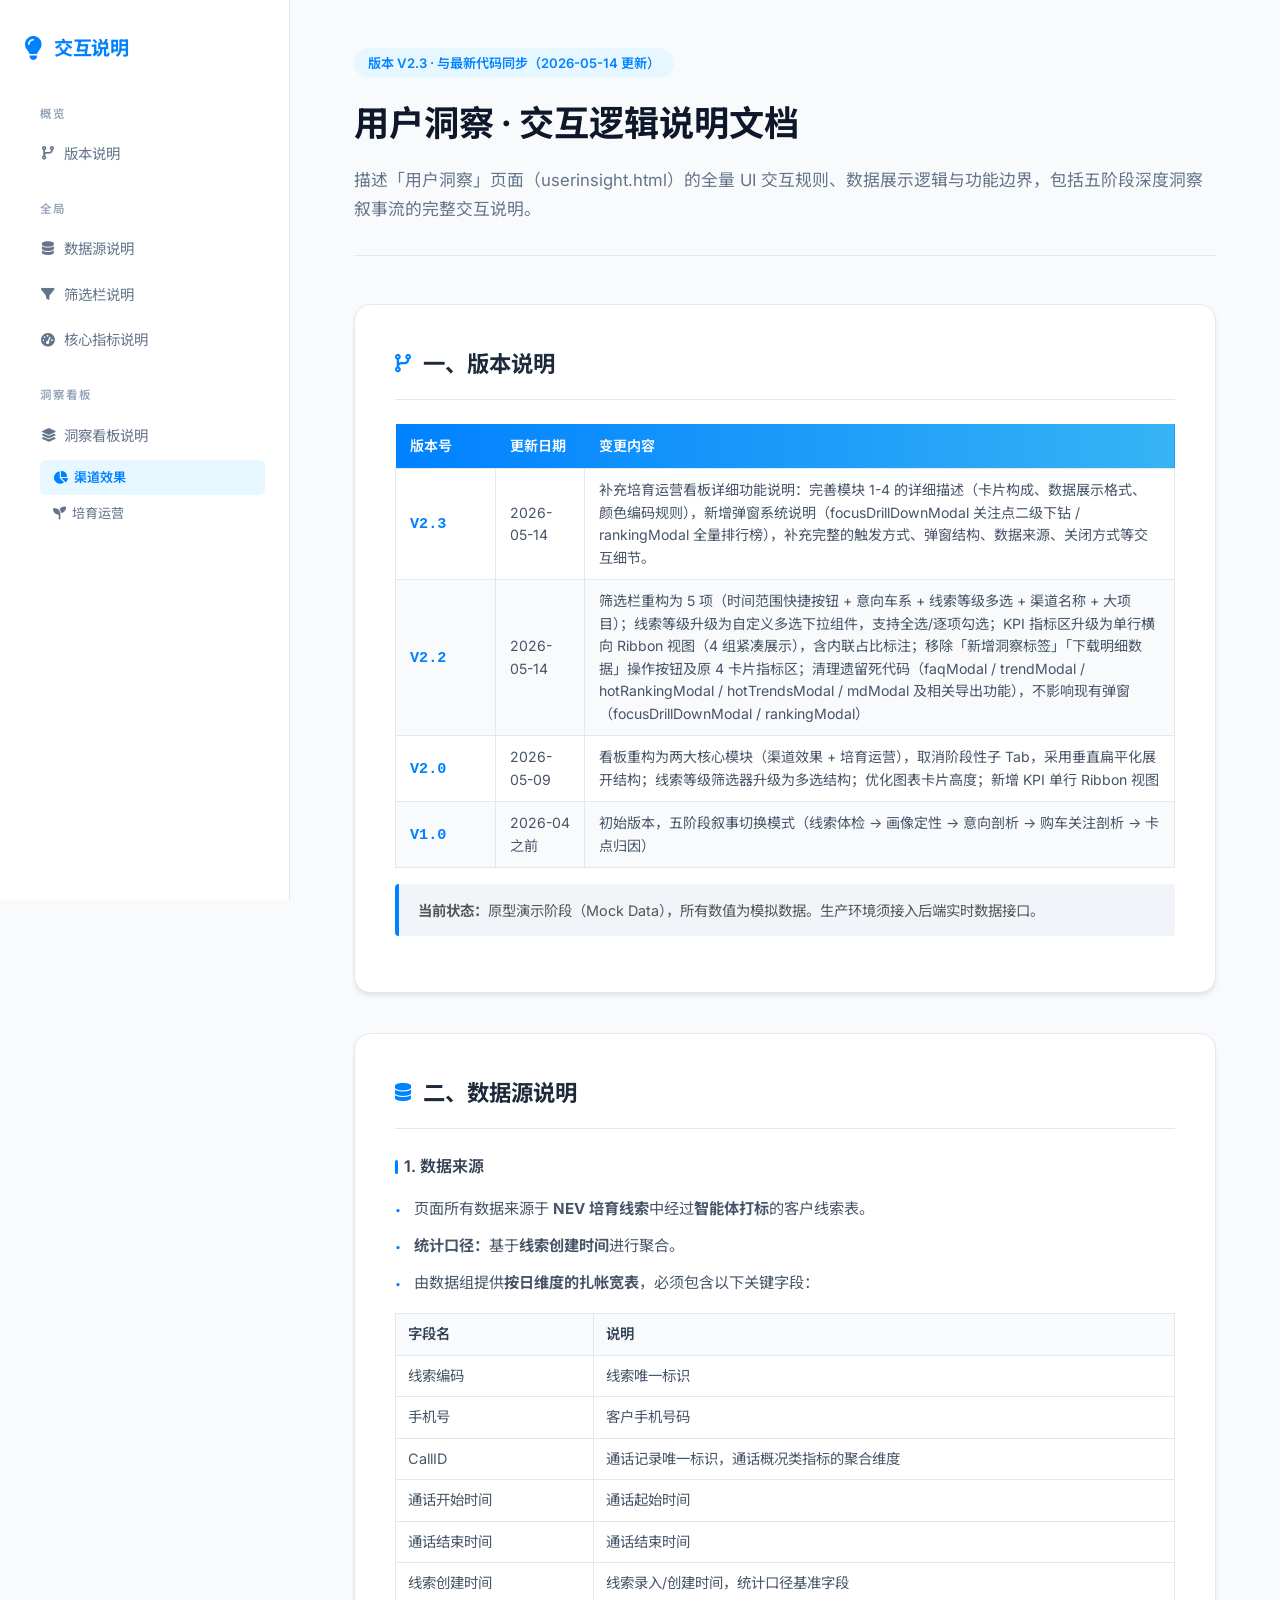
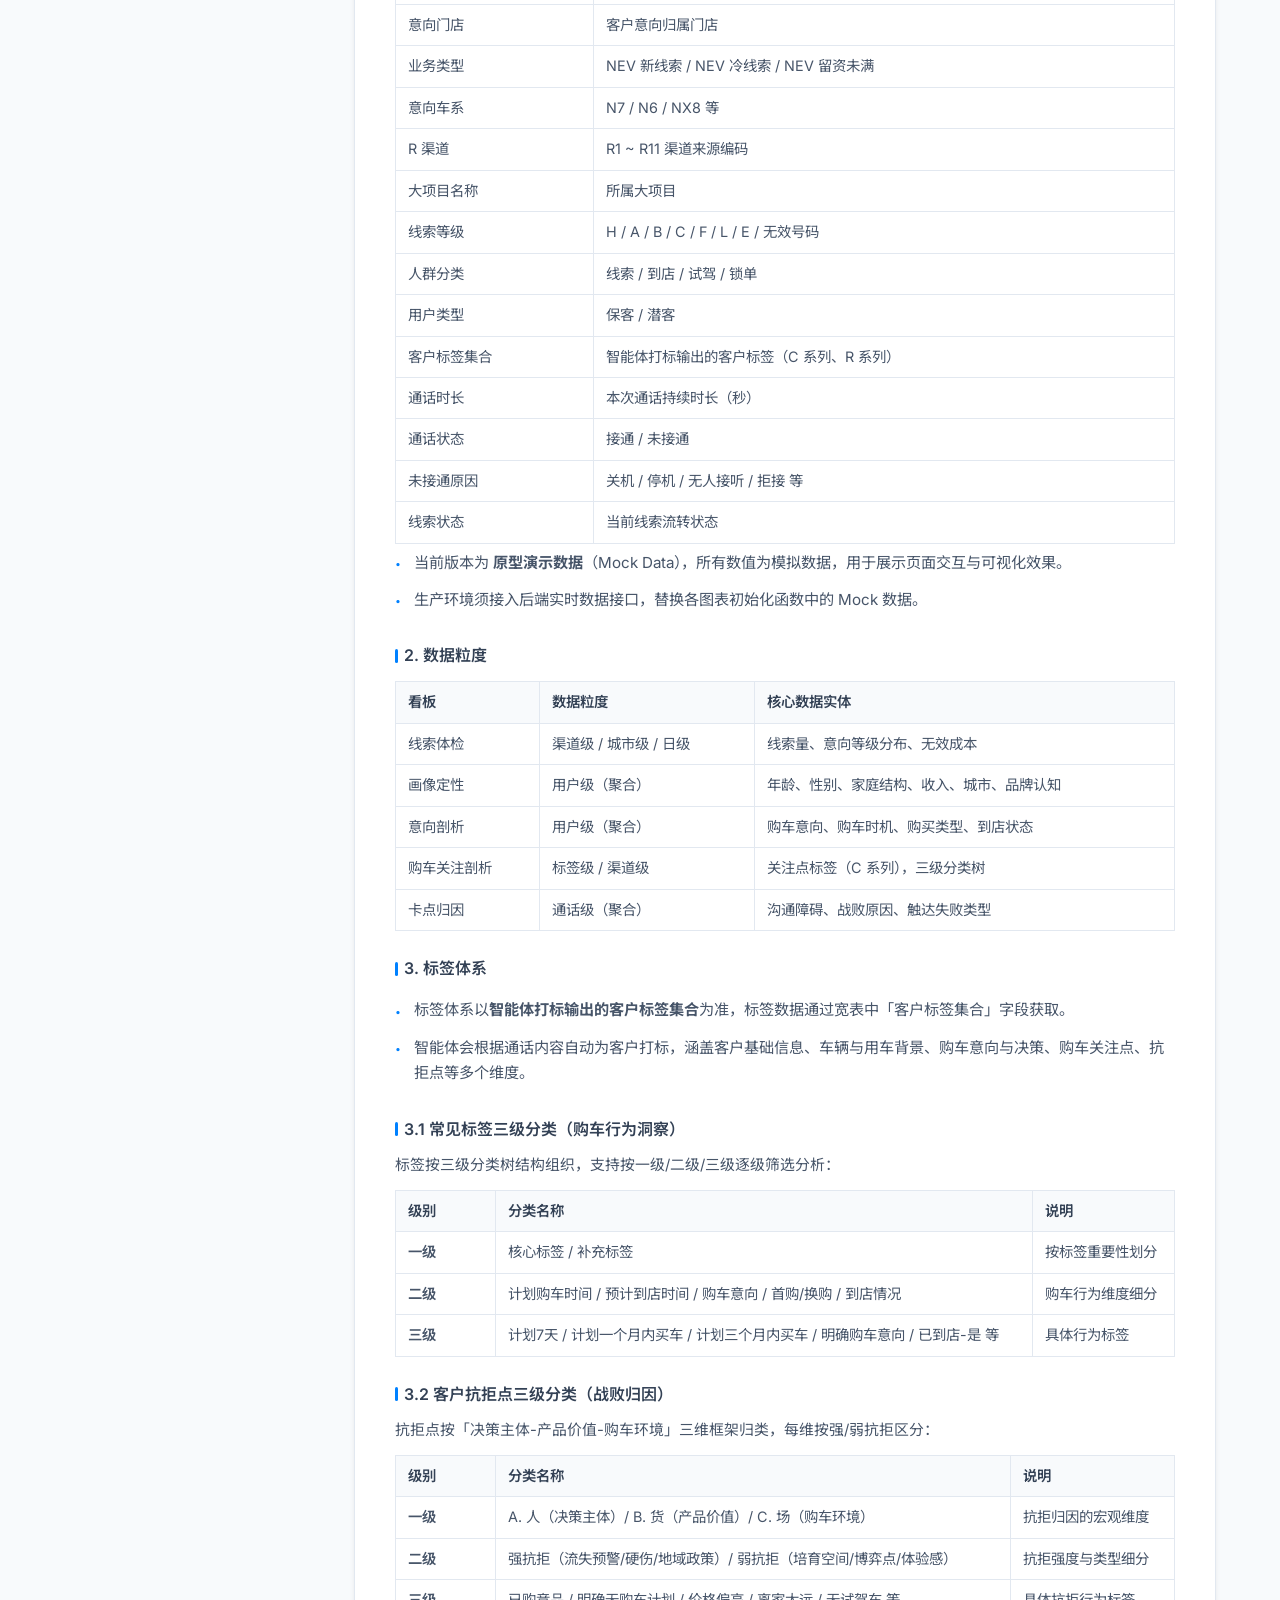
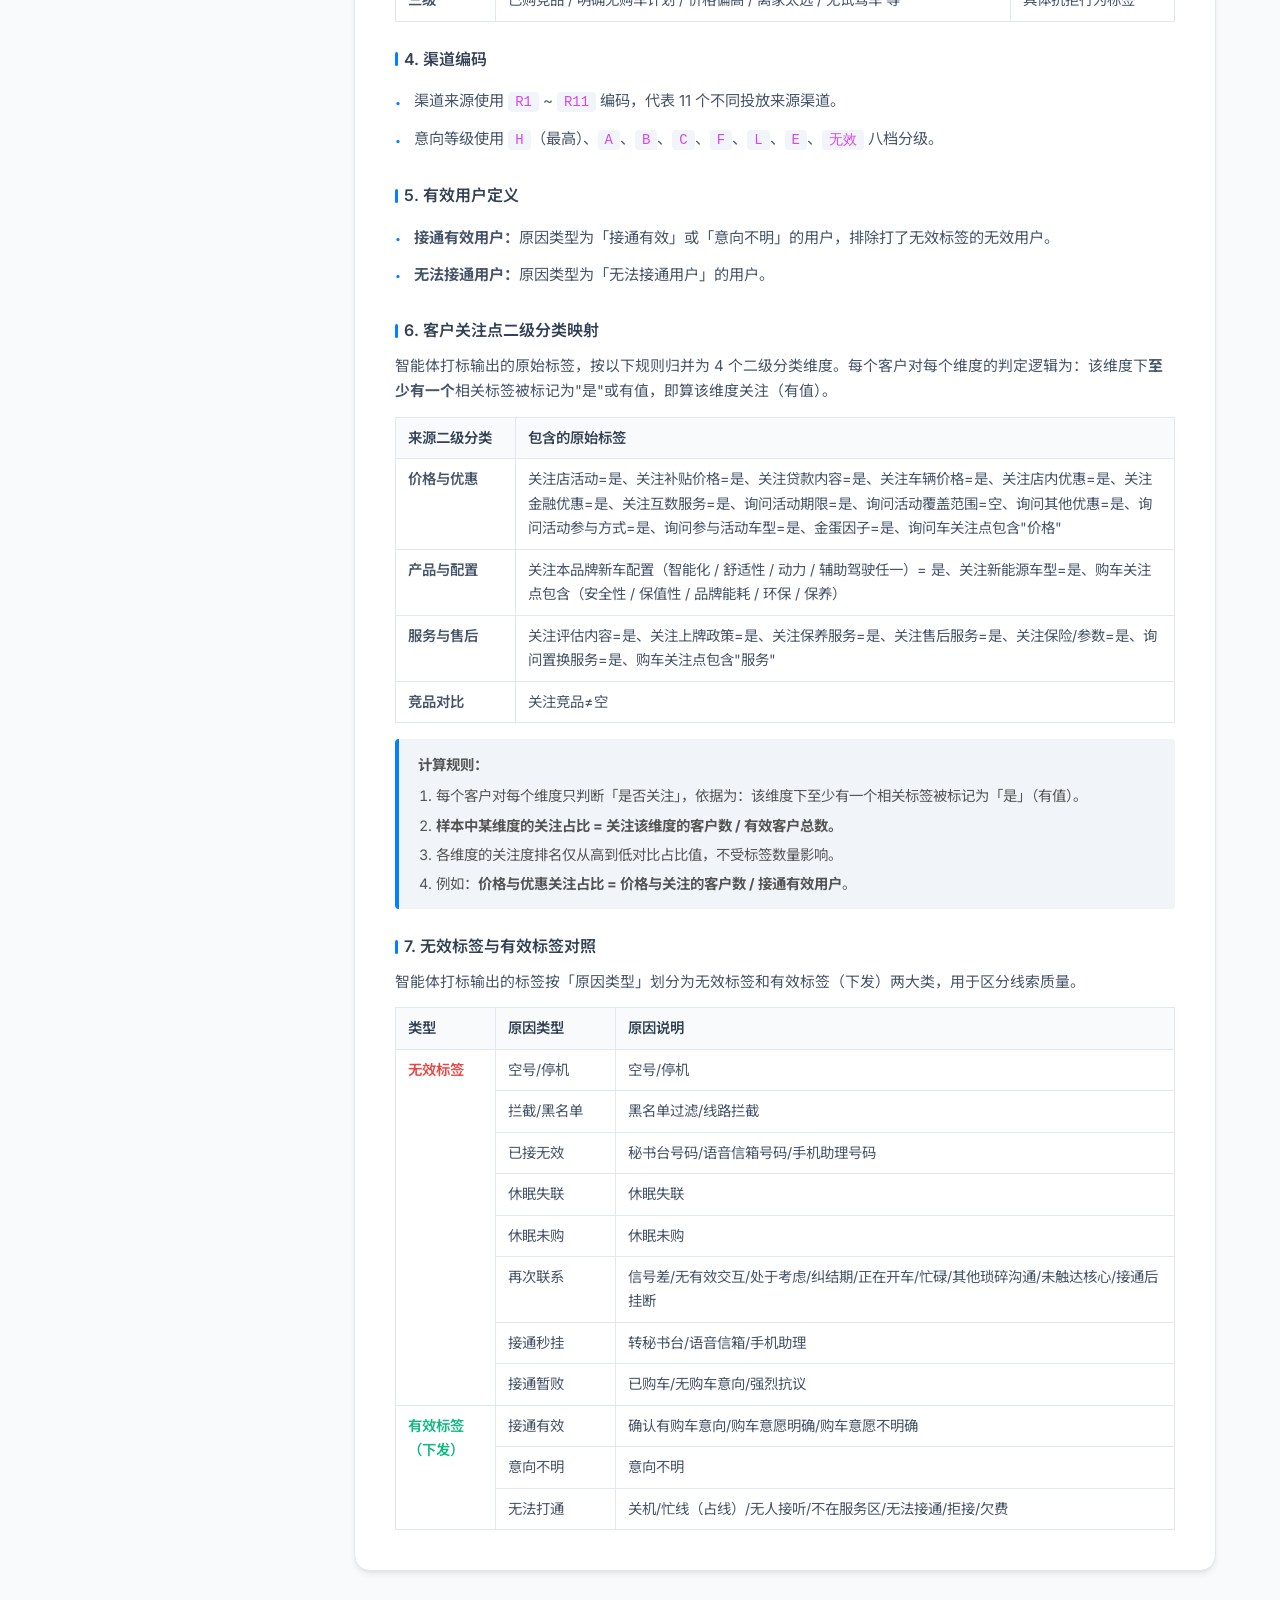
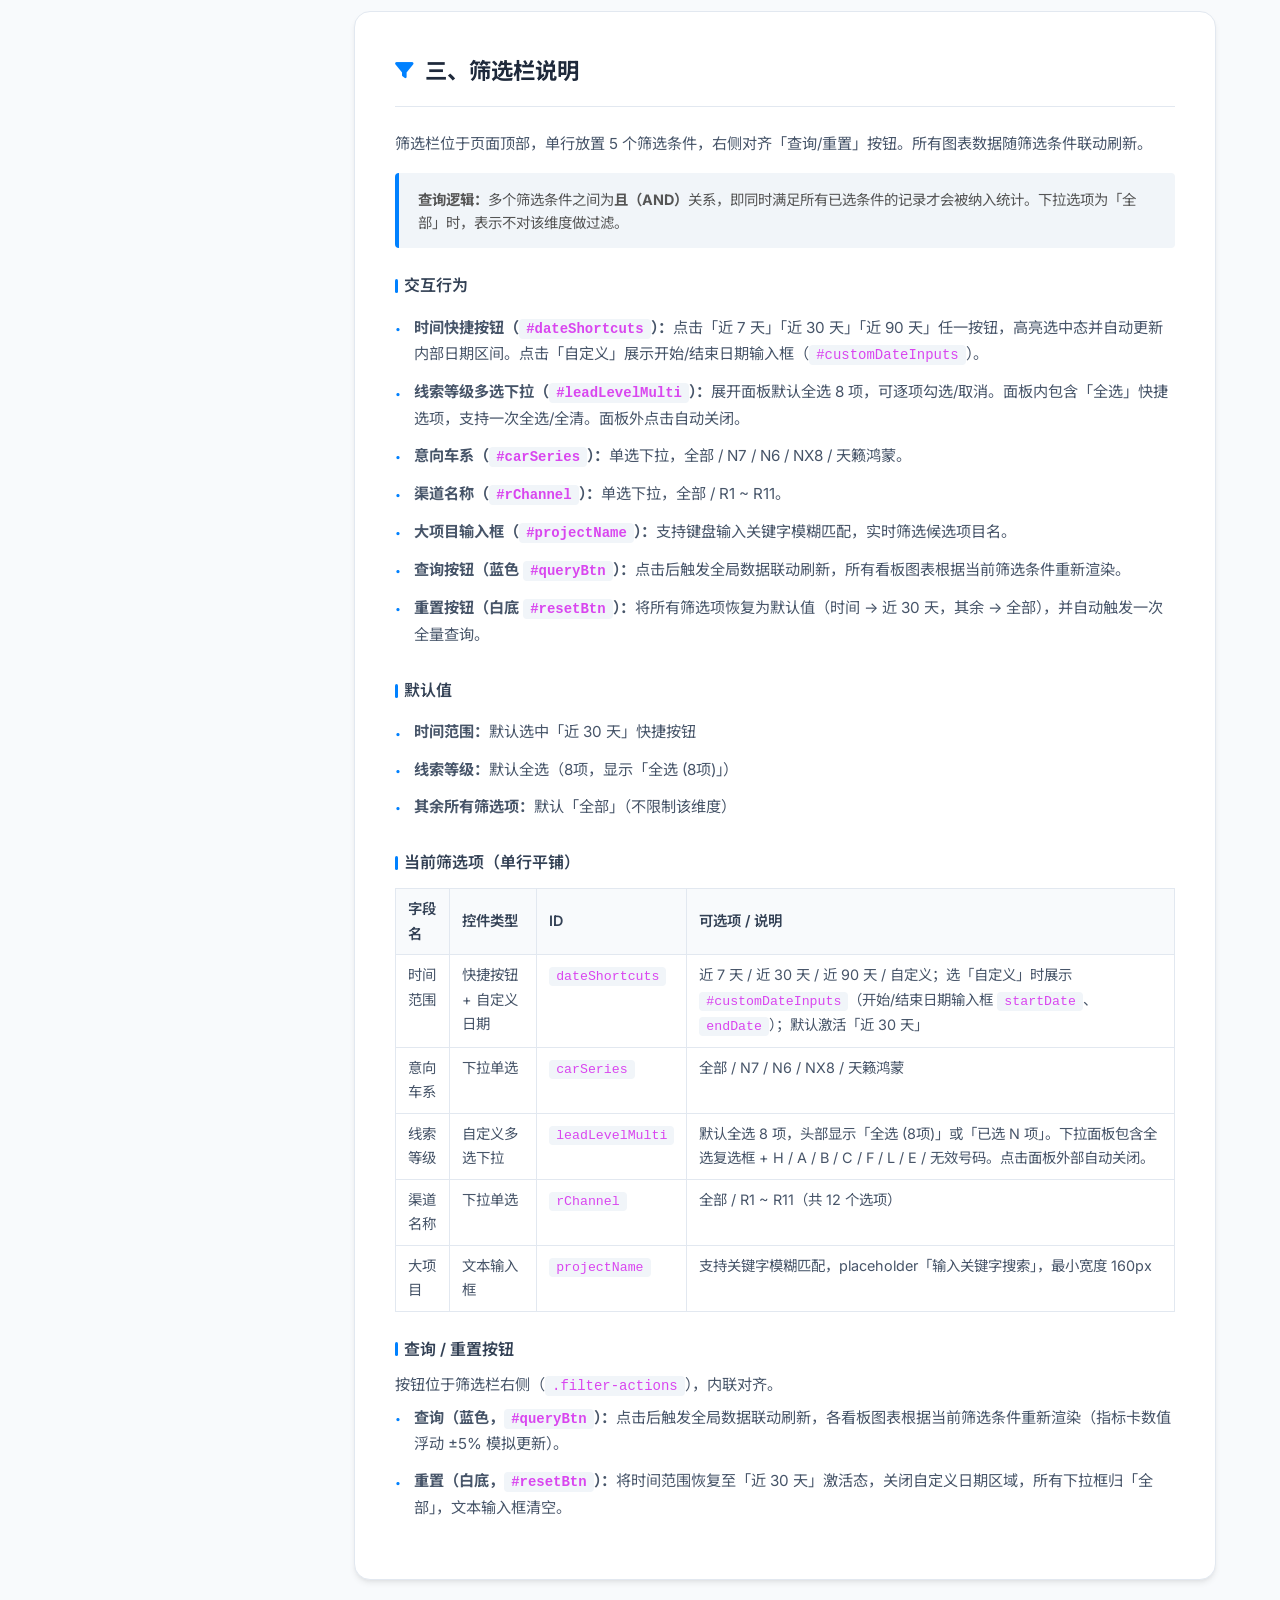
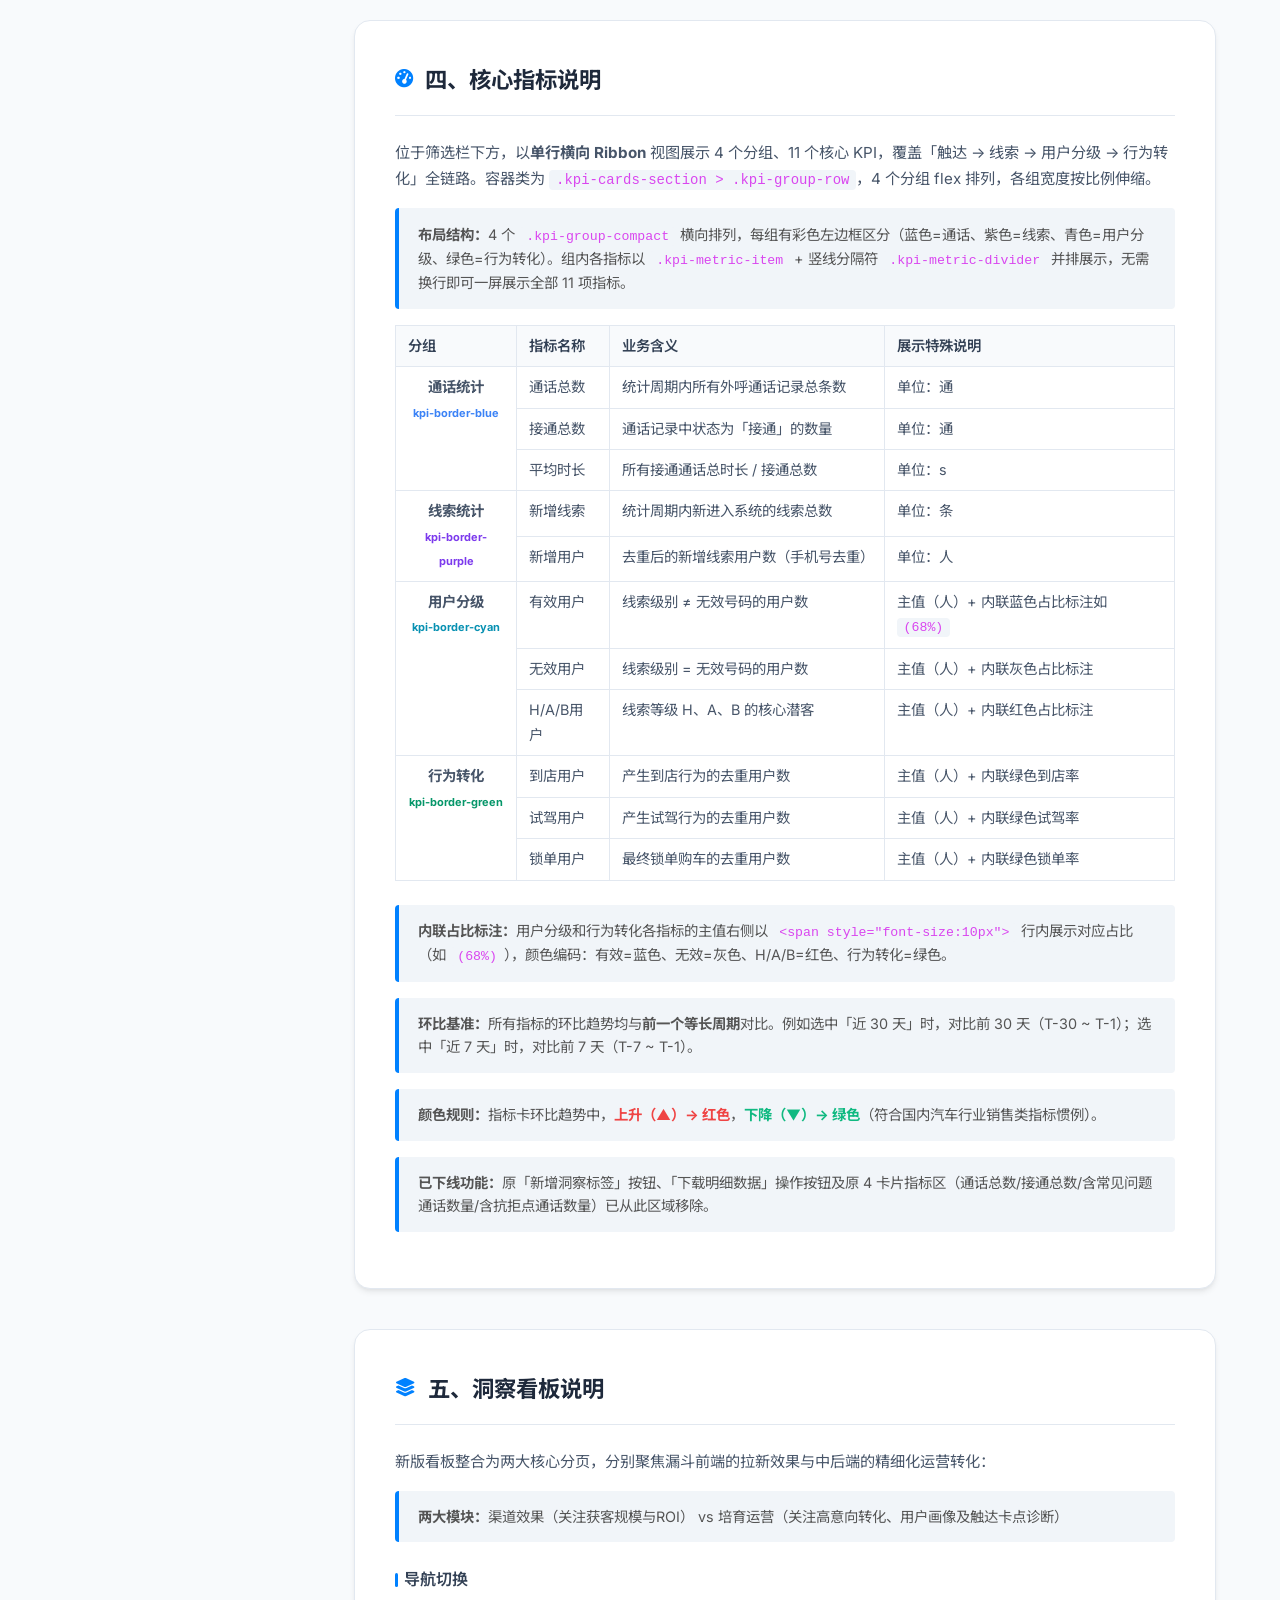
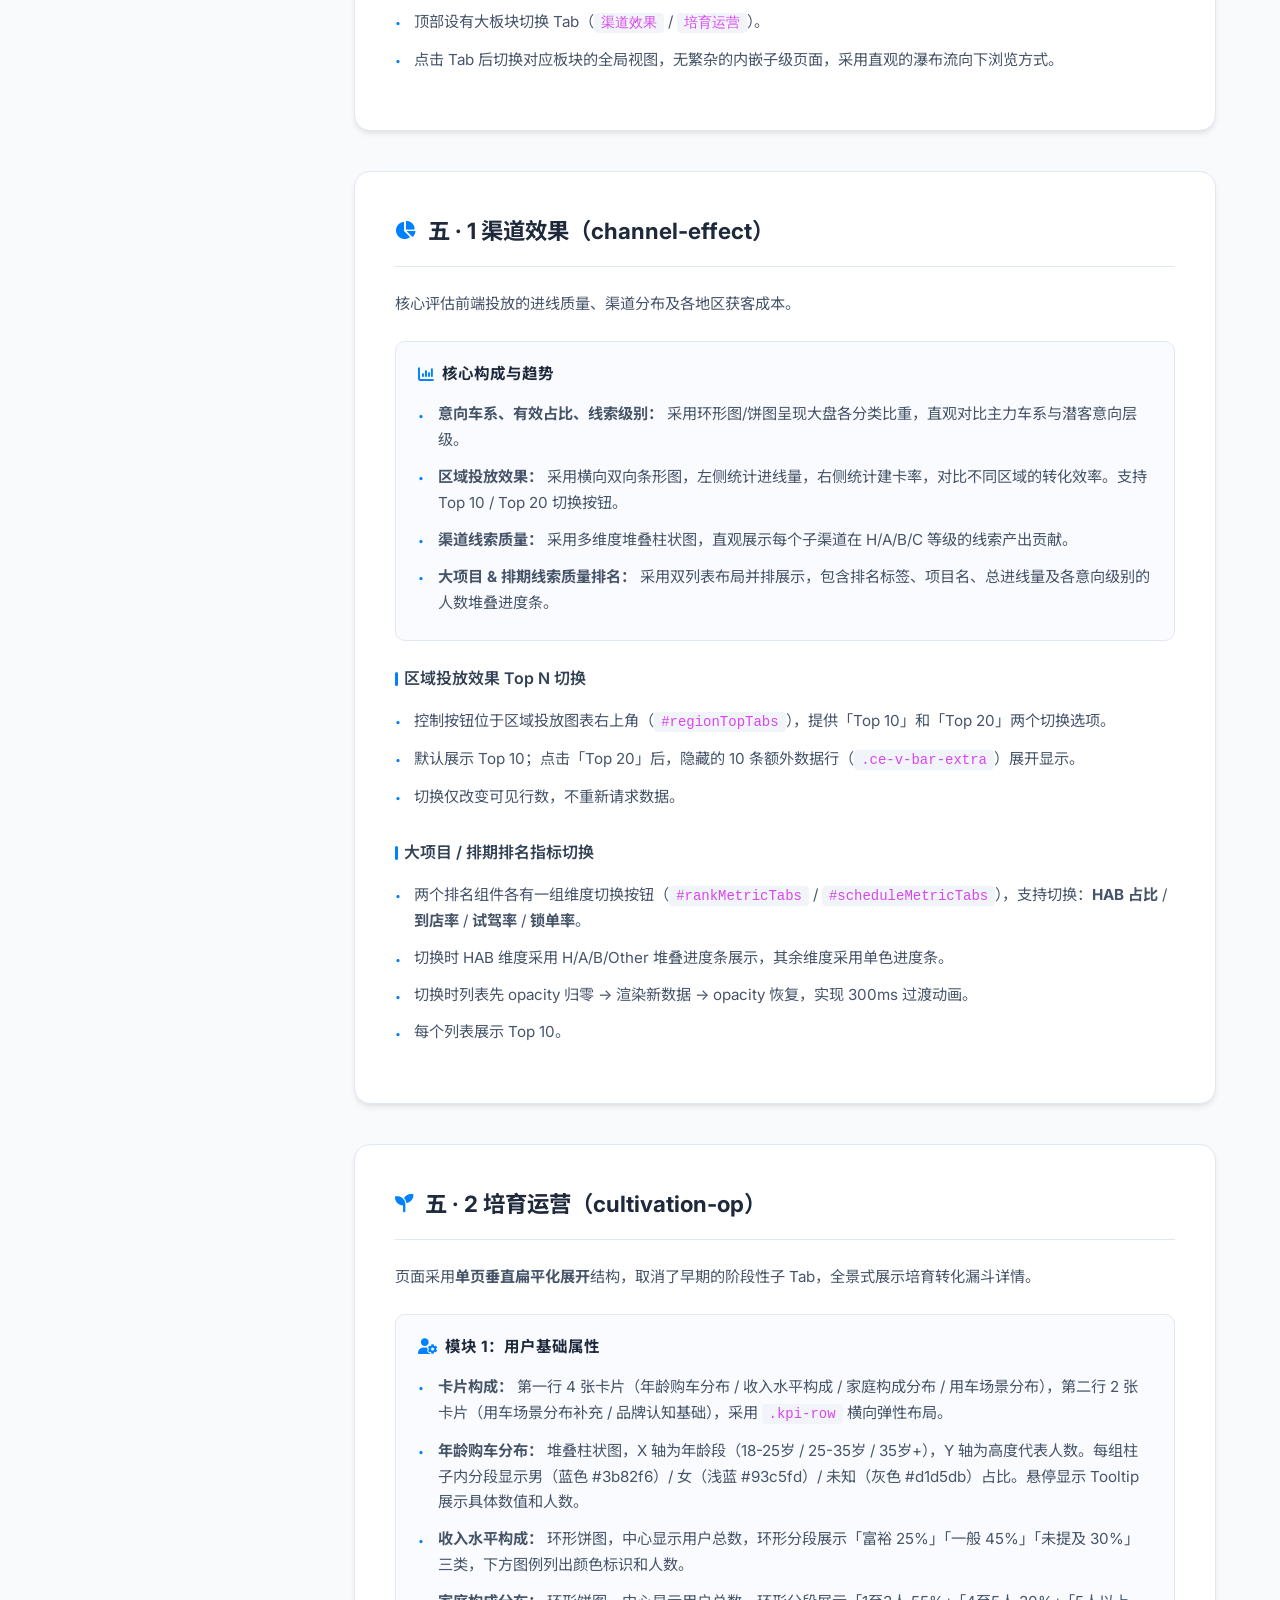
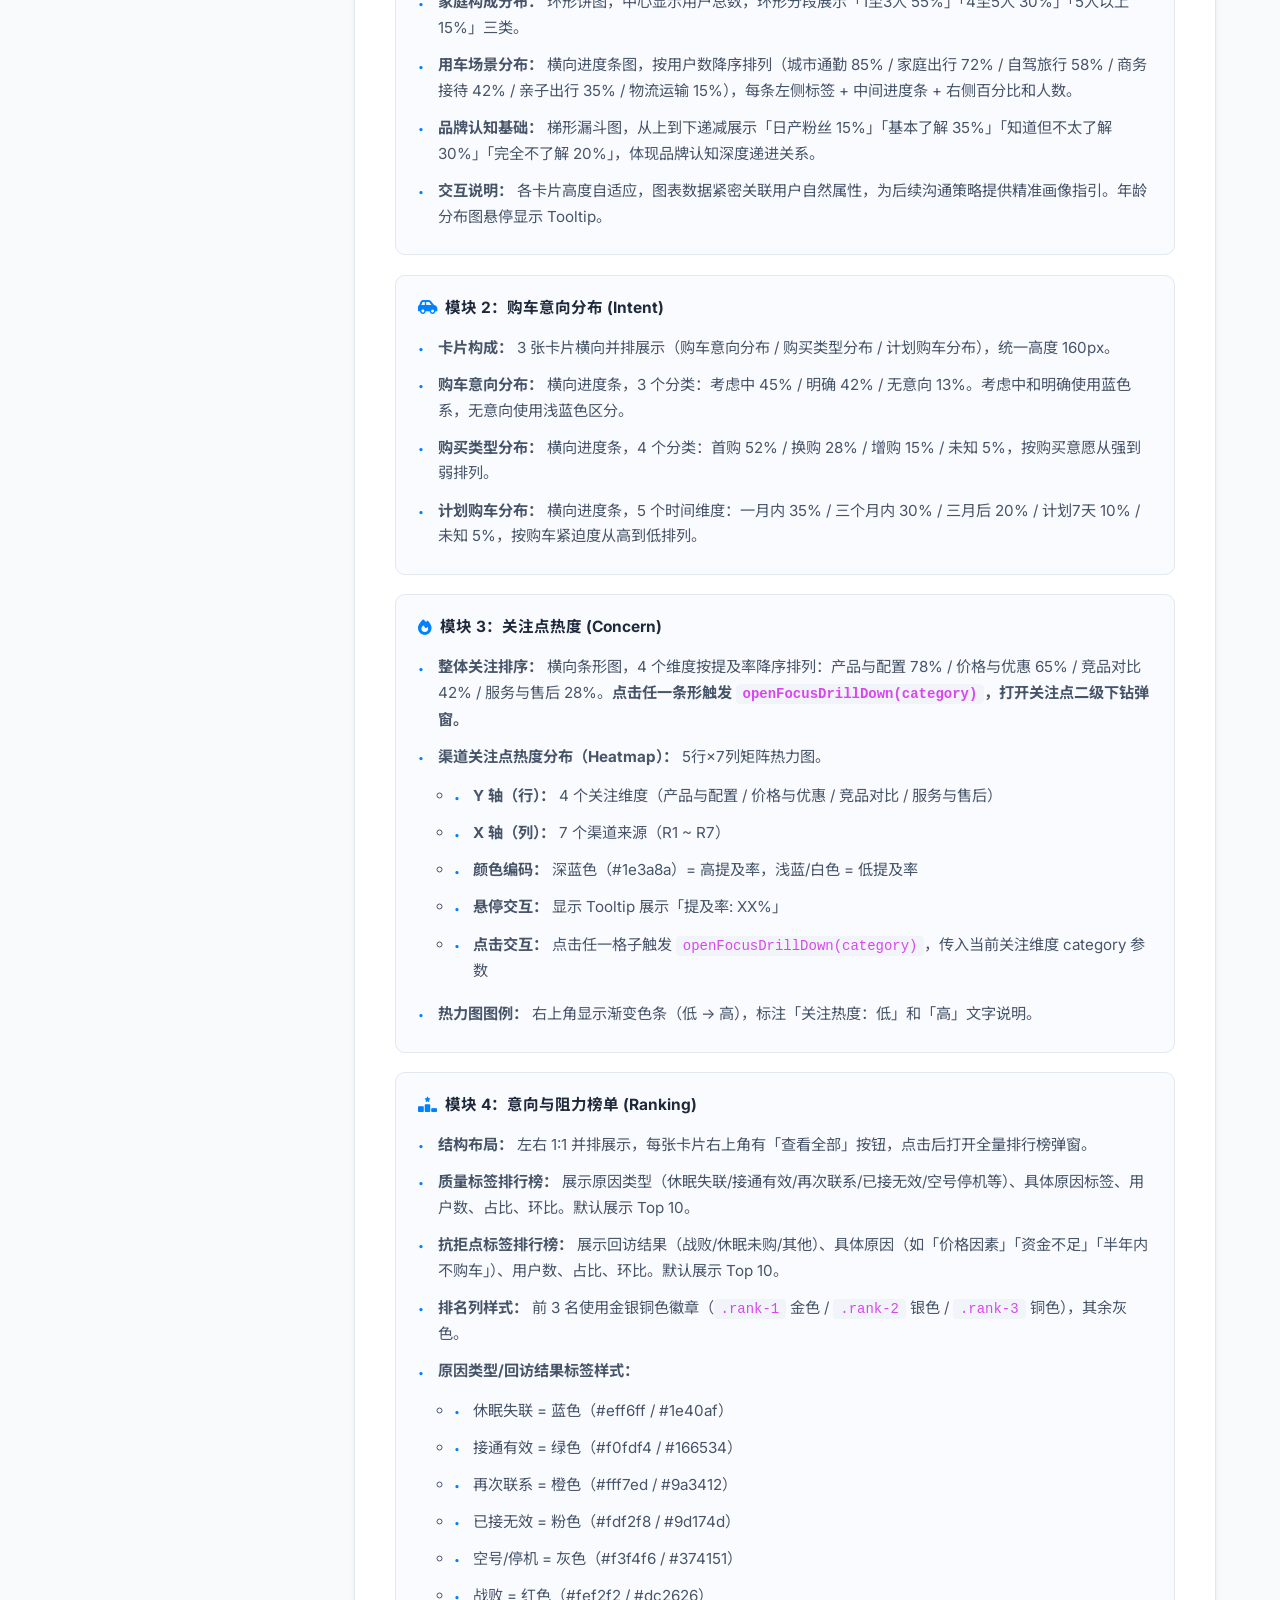
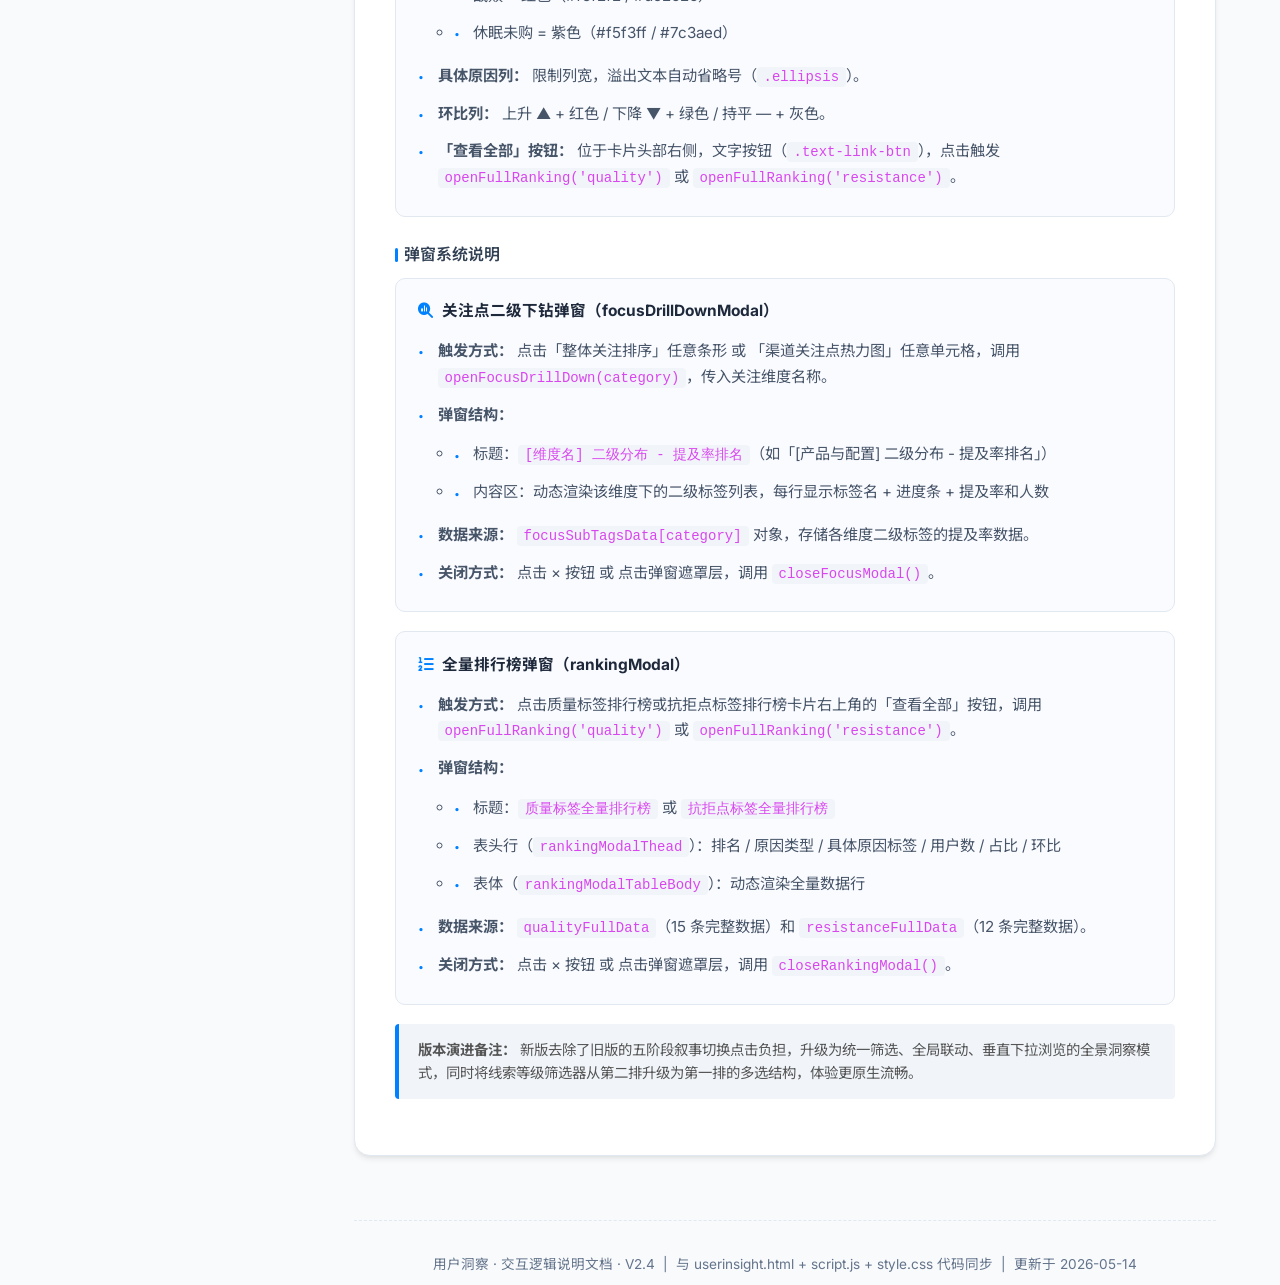
==== commit 014dc905: "全量排名弹窗：左右页边距60px + 下钻弹窗支持 - 全量大项目/排期线索质量排名 drawer-body padding 0 60px - 全量排名表格行添加 project-bar-item/s" ====
--- a/interaction_docs.html
+++ b/interaction_docs.html
@@ -429,12 +429,12 @@
                     <tr>
                         <td class="ver-num">V2.3</td>
                         <td>2026-05-14</td>
-                        <td>补充培育运营看板详细功能说明：完善模块 1-4 的详细描述（卡片构成、数据展示格式、颜色编码规则），新增弹窗系统说明（focusDrillDownModal 关注点二级下钻 / rankingModal 全量排行榜 / insightModal 洞察标签配置），补充完整的触发方式、弹窗结构、数据来源、关闭方式等交互细节。</td>
+                        <td>补充培育运营看板详细功能说明：完善模块 1-4 的详细描述（卡片构成、数据展示格式、颜色编码规则），新增弹窗系统说明（focusDrillDownModal 关注点二级下钻 / rankingModal 全量排行榜），补充完整的触发方式、弹窗结构、数据来源、关闭方式等交互细节。</td>
                     </tr>
                     <tr>
                         <td class="ver-num">V2.2</td>
                         <td>2026-05-14</td>
-                        <td>筛选栏重构为 5 项（时间范围快捷按钮 + 意向车系 + 线索等级多选 + 渠道名称 + 大项目）；线索等级升级为自定义多选下拉组件，支持全选/逐项勾选；KPI 指标区升级为单行横向 Ribbon 视图（4 组紧凑展示），含内联占比标注；移除「新增洞察标签」「下载明细数据」操作按钮及原 4 卡片指标区；清理遗留死代码（faqModal / trendModal / hotRankingModal / hotTrendsModal / mdModal 及相关导出功能），不影响现有弹窗（focusDrillDownModal / insightModal / rankingModal）</td>
+                        <td>筛选栏重构为 5 项（时间范围快捷按钮 + 意向车系 + 线索等级多选 + 渠道名称 + 大项目）；线索等级升级为自定义多选下拉组件，支持全选/逐项勾选；KPI 指标区升级为单行横向 Ribbon 视图（4 组紧凑展示），含内联占比标注；移除「新增洞察标签」「下载明细数据」操作按钮及原 4 卡片指标区；清理遗留死代码（faqModal / trendModal / hotRankingModal / hotTrendsModal / mdModal 及相关导出功能），不影响现有弹窗（focusDrillDownModal / rankingModal）</td>
                     </tr>
                     <tr>
                         <td class="ver-num">V2.0</td>
@@ -510,6 +510,52 @@
                 <li>智能体会根据通话内容自动为客户打标，涵盖客户基础信息、车辆与用车背景、购车意向与决策、购车关注点、抗拒点等多个维度。</li>
             </ul>
 
+            <h3 class="sub-title">3.1 常见标签三级分类（购车行为洞察）</h3>
+            <p style="color:#475569; font-size:0.93rem;">标签按三级分类树结构组织，支持按一级/二级/三级逐级筛选分析：</p>
+            <table class="flow-table">
+                <thead><tr><th style="width:100px;">级别</th><th>分类名称</th><th>说明</th></tr></thead>
+                <tbody>
+                    <tr>
+                        <td style="font-weight:600;">一级</td>
+                        <td>核心标签 / 补充标签</td>
+                        <td>按标签重要性划分</td>
+                    </tr>
+                    <tr>
+                        <td style="font-weight:600;">二级</td>
+                        <td>计划购车时间 / 预计到店时间 / 购车意向 / 首购/换购 / 到店情况</td>
+                        <td>购车行为维度细分</td>
+                    </tr>
+                    <tr>
+                        <td style="font-weight:600;">三级</td>
+                        <td>计划7天 / 计划一个月内买车 / 计划三个月内买车 / 明确购车意向 / 已到店-是 等</td>
+                        <td>具体行为标签</td>
+                    </tr>
+                </tbody>
+            </table>
+
+            <h3 class="sub-title">3.2 客户抗拒点三级分类（战败归因）</h3>
+            <p style="color:#475569; font-size:0.93rem;">抗拒点按「决策主体-产品价值-购车环境」三维框架归类，每维按强/弱抗拒区分：</p>
+            <table class="flow-table">
+                <thead><tr><th style="width:100px;">级别</th><th>分类名称</th><th>说明</th></tr></thead>
+                <tbody>
+                    <tr>
+                        <td style="font-weight:600;">一级</td>
+                        <td>A. 人（决策主体）/ B. 货（产品价值）/ C. 场（购车环境）</td>
+                        <td>抗拒归因的宏观维度</td>
+                    </tr>
+                    <tr>
+                        <td style="font-weight:600;">二级</td>
+                        <td>强抗拒（流失预警/硬伤/地域政策）/ 弱抗拒（培育空间/博弈点/体验感）</td>
+                        <td>抗拒强度与类型细分</td>
+                    </tr>
+                    <tr>
+                        <td style="font-weight:600;">三级</td>
+                        <td>已购竞品 / 明确无购车计划 / 价格偏高 / 离家太远 / 无试驾车 等</td>
+                        <td>具体抗拒行为标签</td>
+                    </tr>
+                </tbody>
+            </table>
+
             <h3 class="sub-title">4. 渠道编码</h3>
             <ul class="item-list">
                 <li>渠道来源使用 <code>R1</code> ~ <code>R11</code> 编码，代表 11 个不同投放来源渠道。</li>
@@ -853,30 +899,6 @@
                 </ul>
             </div>
 
-            <!-- 洞察标签配置弹窗 -->
-            <div class="chart-card">
-                <div class="chart-card-title"><i class="fa-solid fa-tags"></i> 洞察标签配置弹窗（insightModal）</div>
-                <ul class="item-list">
-                    <li><strong>触发方式：</strong> 点击「洞察标签配置」按钮（<code>#insightBtn</code>），调用 <code>initModal()</code> 初始化弹窗内容。</li>
-                    <li><strong>弹窗结构：</strong>
-                        <ul style="margin-left: 1rem; margin-top: 0.5rem;">
-                            <li>Tab 切换：「常见问题分类」/「客户抗拒点分类」</li>
-                            <li>左侧分类树：三级树形结构（1级展开/收起，2级展开/收起，3级叶子节点）</li>
-                            <li>右侧配置面板：显示当前选中节点的详情</li>
-                        </ul>
-                    </li>
-                    <li><strong>分类树节点操作：</strong>
-                        <ul style="margin-left: 1rem; margin-top: 0.5rem;">
-                            <li><strong>新增下级：</strong> 点击 + 按钮，展开表单填写节点名称和编码</li>
-                            <li><strong>编辑：</strong> 点击编辑图标，修改节点名称和编码</li>
-                            <li><strong>删除：</strong> 点击删除图标，二次确认后删除（含子节点一并删除）</li>
-                        </ul>
-                    </li>
-                    <li><strong>表单字段：</strong> 节点名称、节点编码、标签逻辑说明（三级节点专属）</li>
-                    <li><strong>关闭方式：</strong> 点击 × 按钮 或 点击弹窗遮罩层，弹窗隐藏（不移除 DOM）</li>
-                </ul>
-            </div>
-
             <div class="highlight-box" style="margin-top: 1rem;">
                 <strong>版本演进备注：</strong> 新版去除了旧版的五阶段叙事切换点击负担，升级为统一筛选、全局联动、垂直下拉浏览的全景洞察模式，同时将线索等级筛选器从第二排升级为第一排的多选结构，体验更原生流畅。
             </div>
@@ -884,7 +906,7 @@
 
         <!-- Footer -->
         <div class="doc-footer">
-            <p>用户洞察 · 交互逻辑说明文档 · V2.3 &nbsp;|&nbsp; 与 userinsight.html + script.js + style.css 代码同步 &nbsp;|&nbsp; 更新于 2026-05-14</p>
+            <p>用户洞察 · 交互逻辑说明文档 · V2.4 &nbsp;|&nbsp; 与 userinsight.html + script.js + style.css 代码同步 &nbsp;|&nbsp; 更新于 2026-05-14</p>
         </div>
 
     </main>
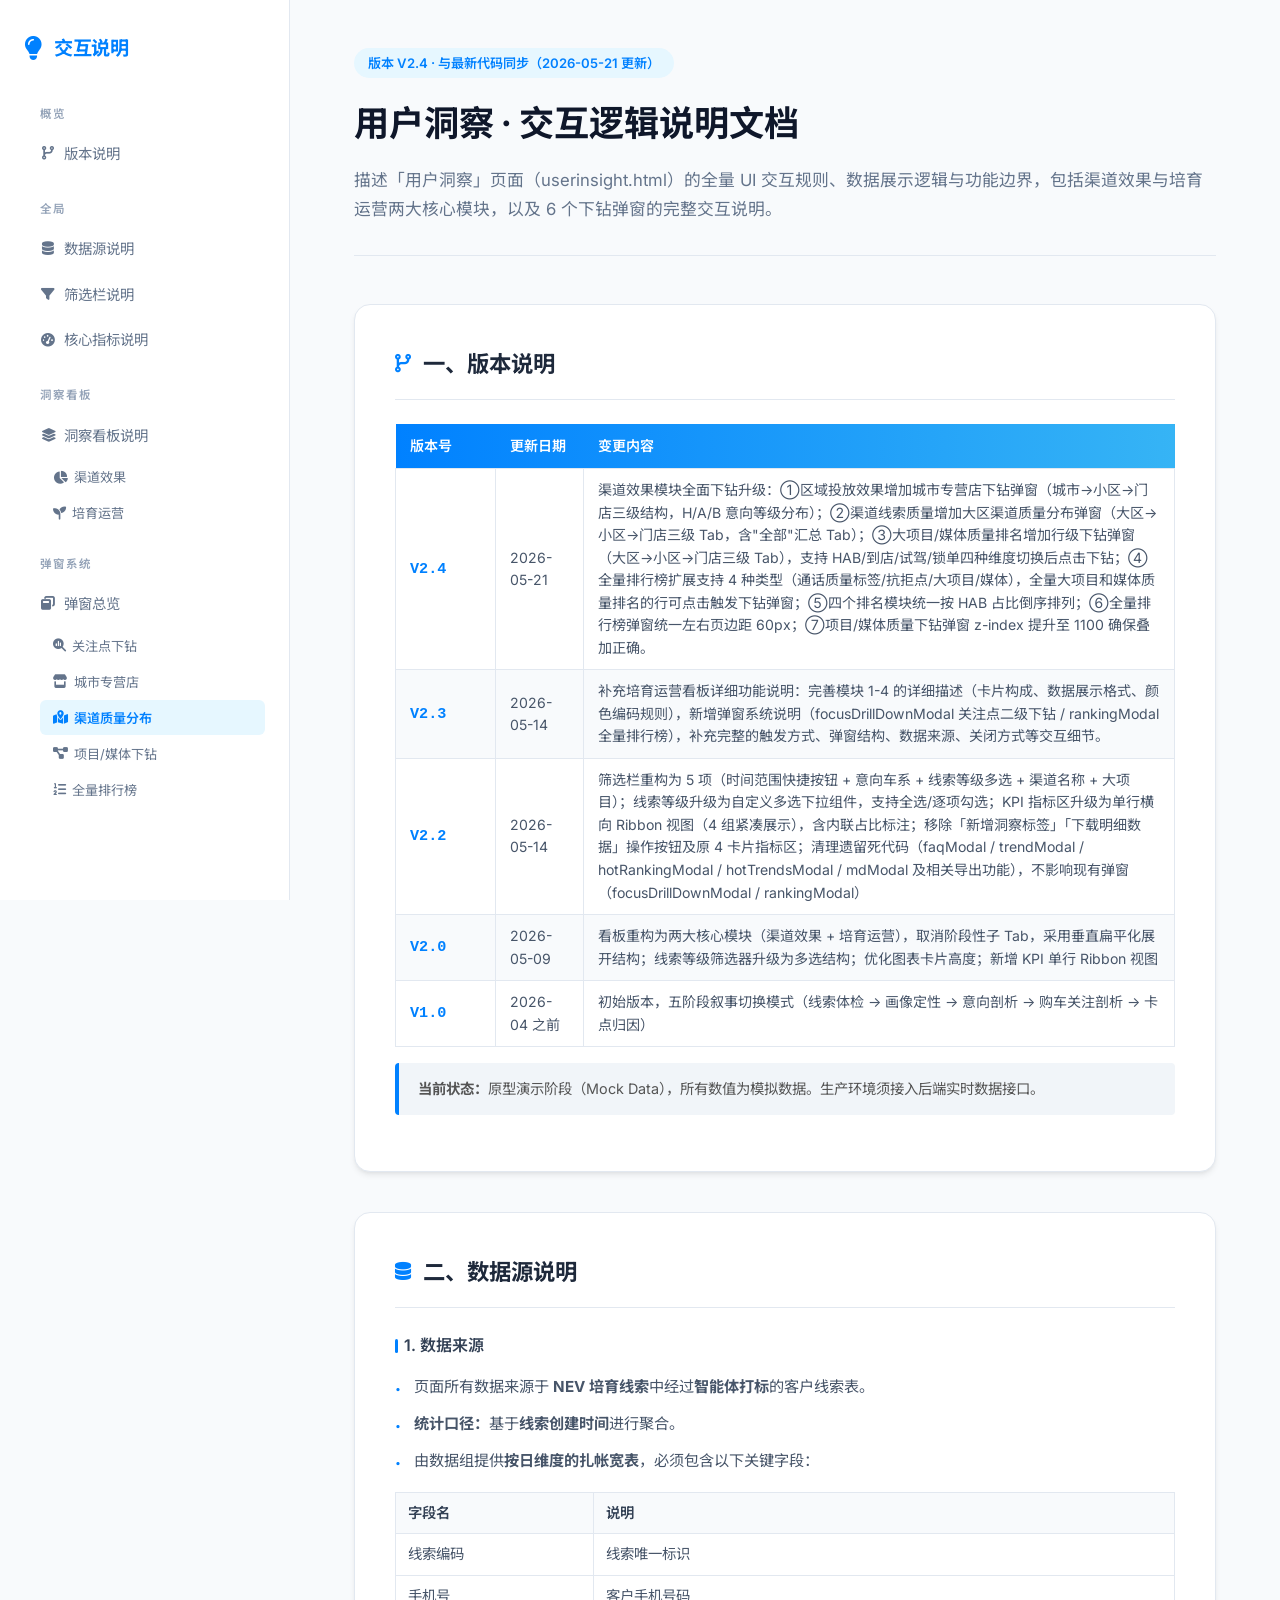
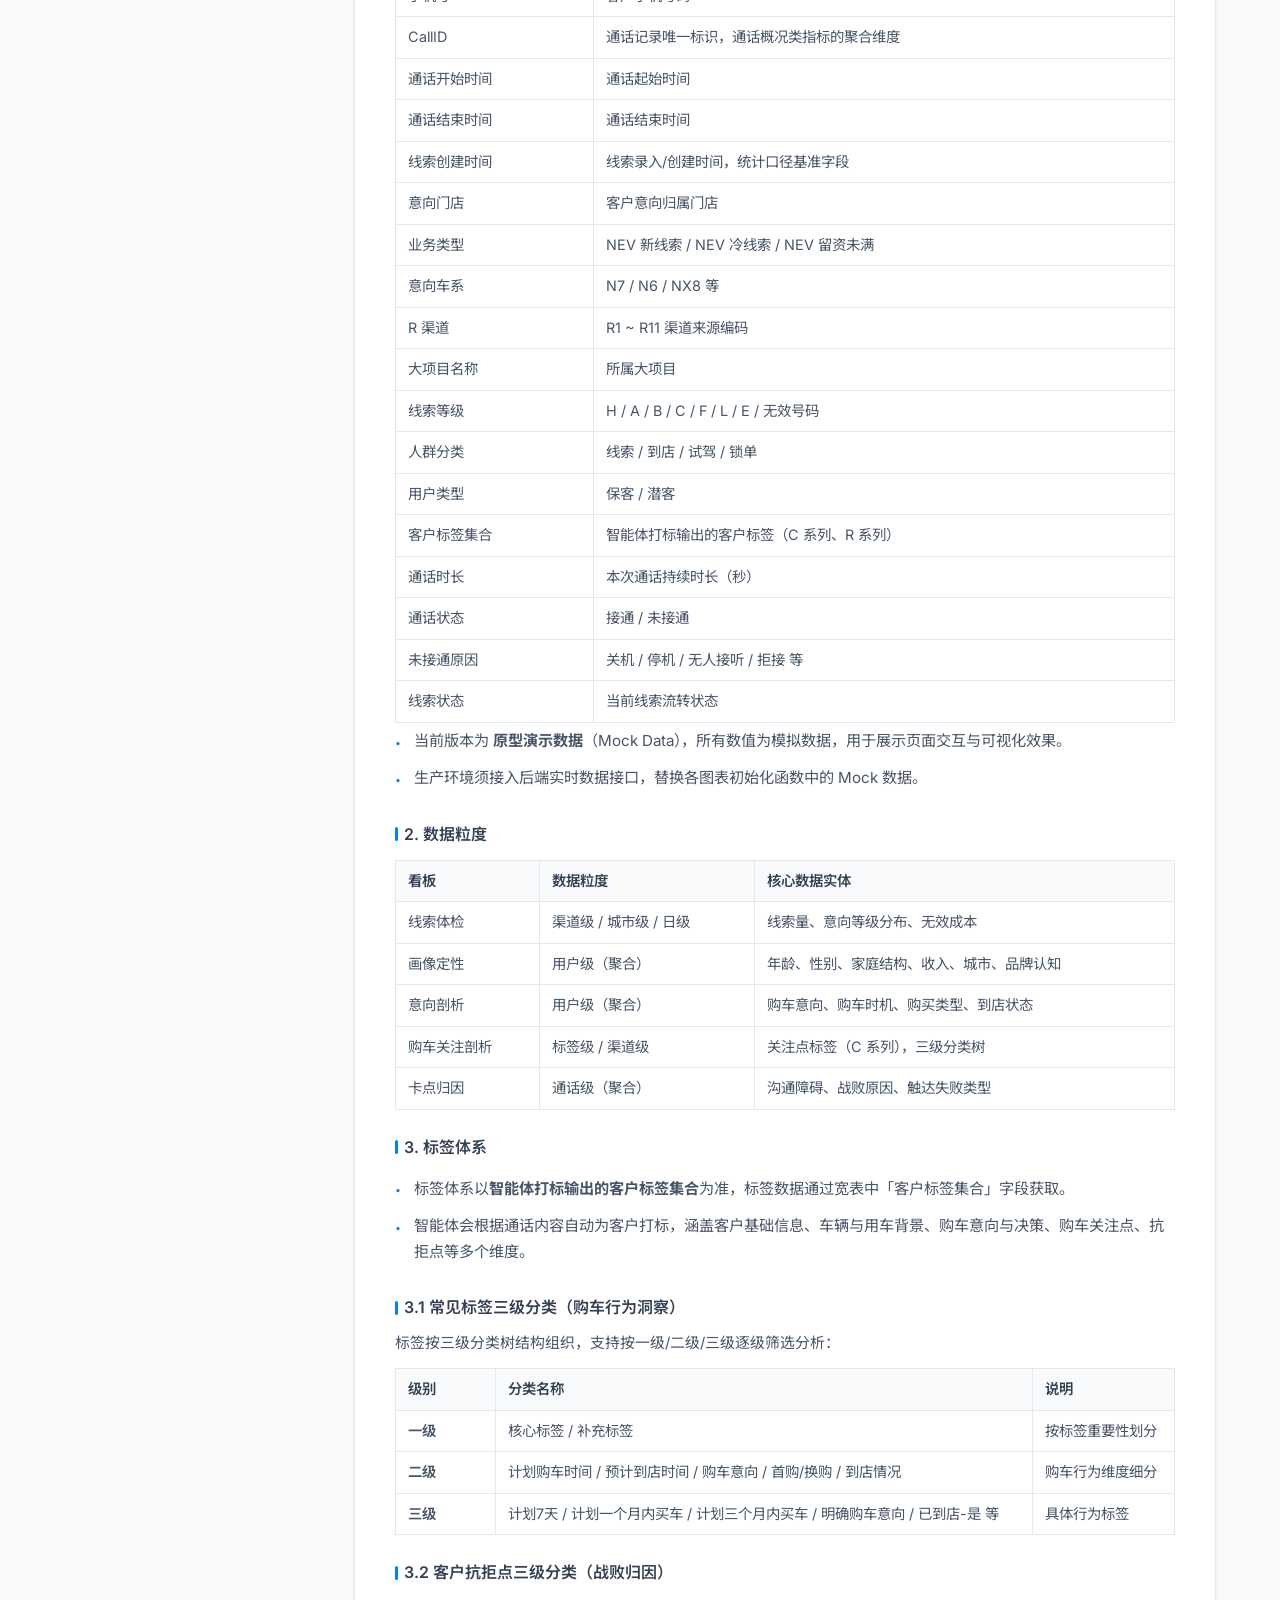
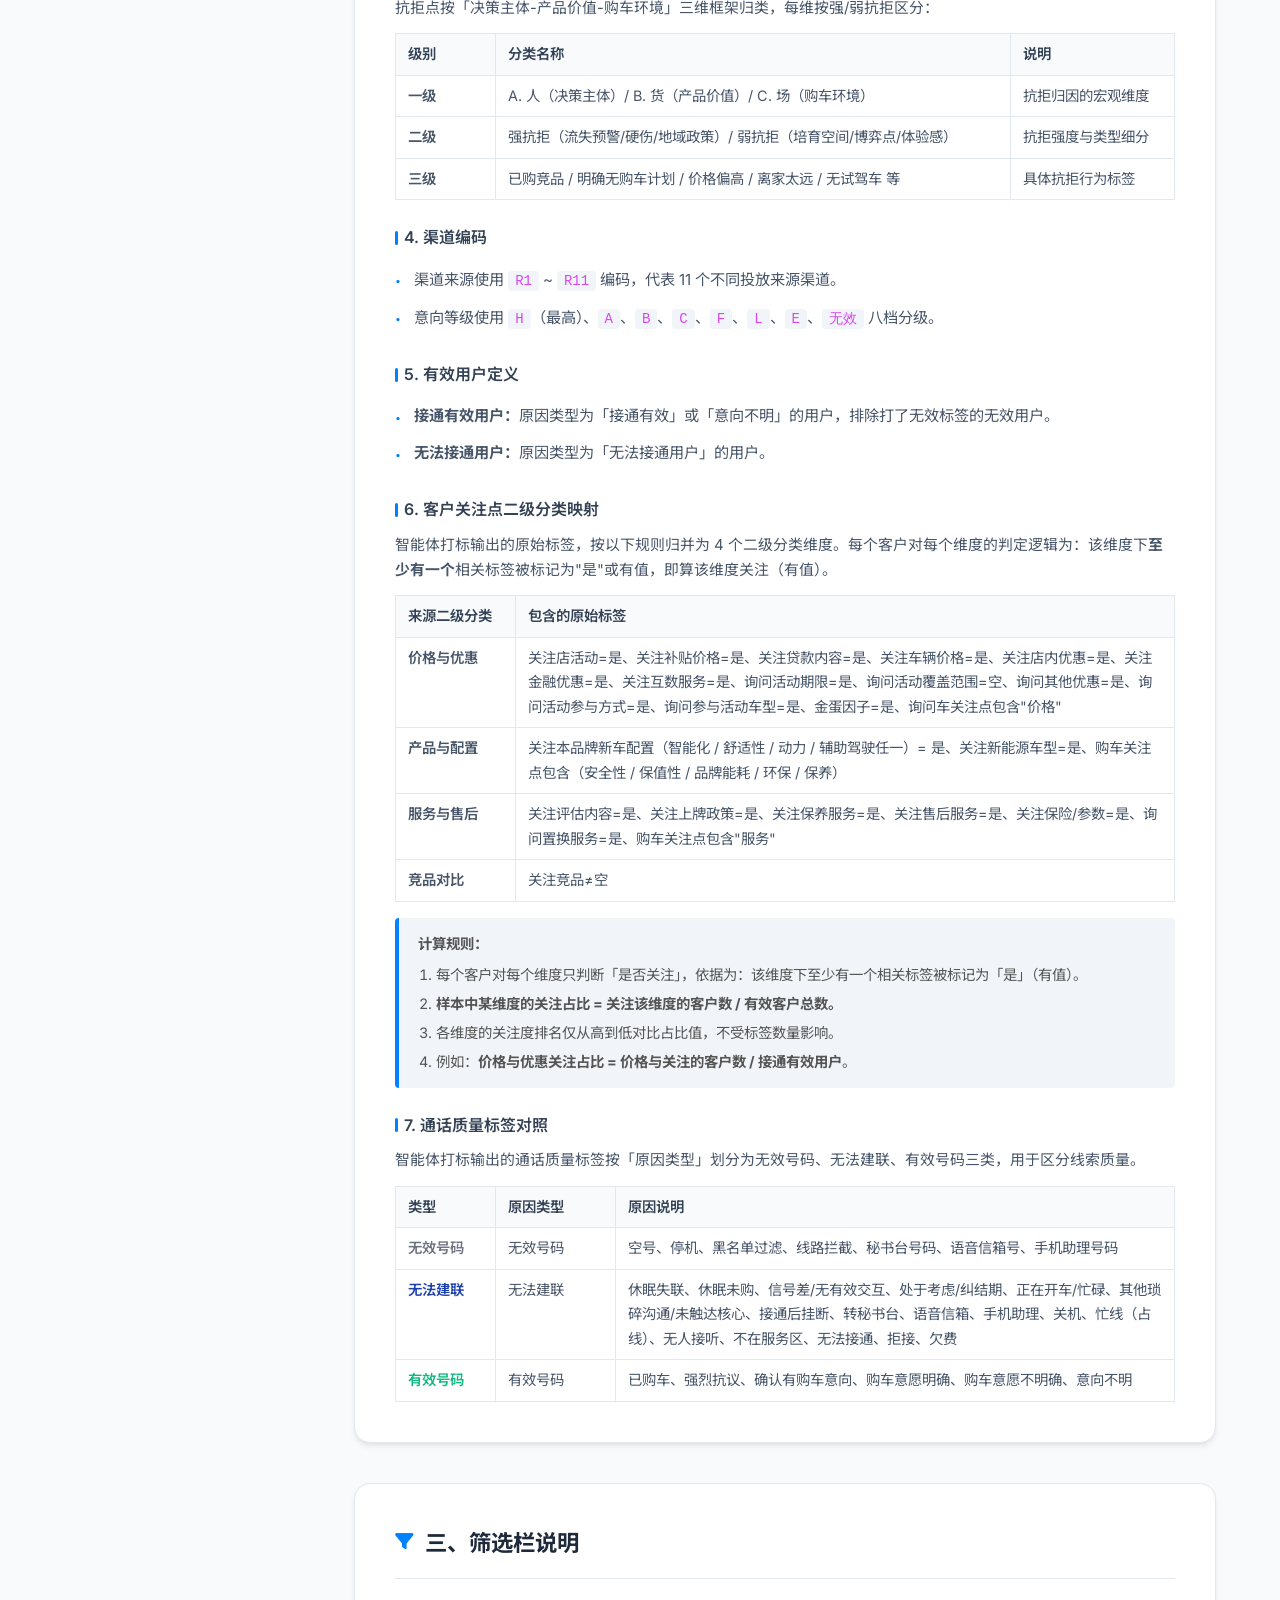
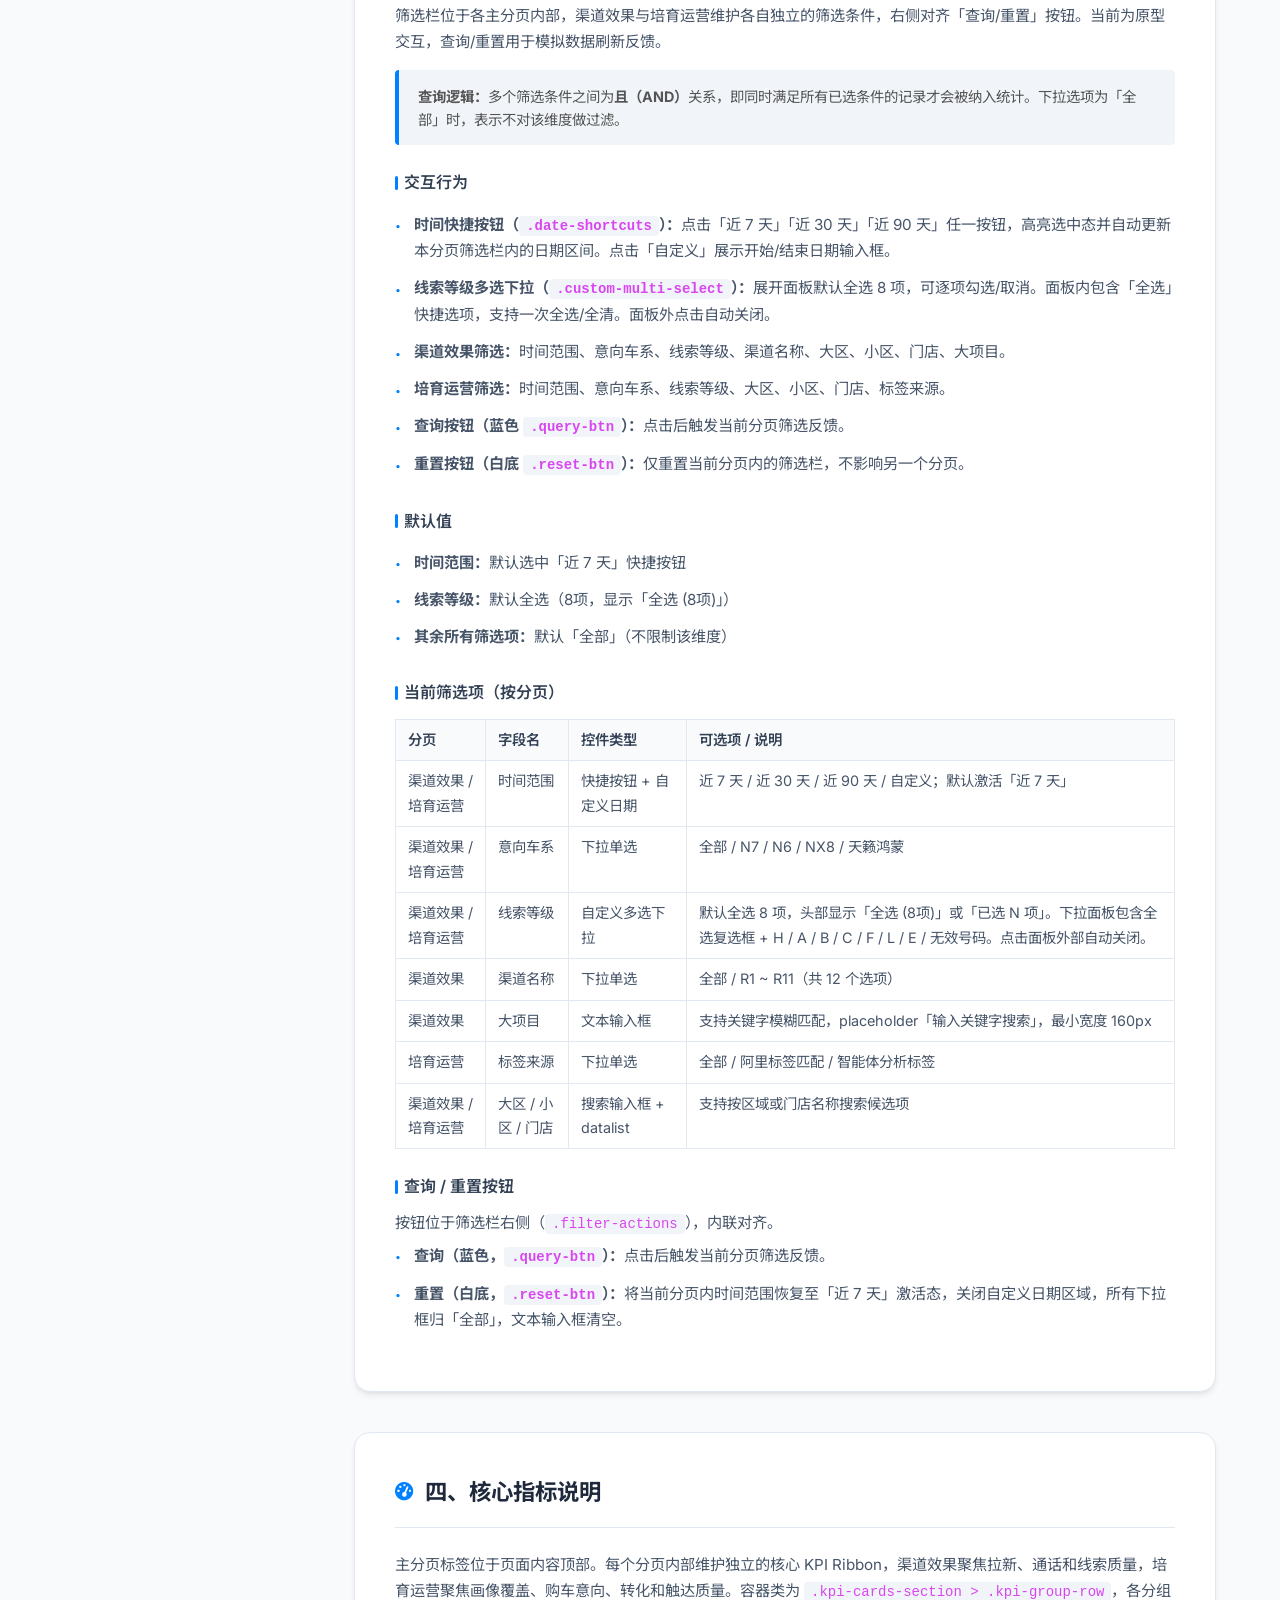
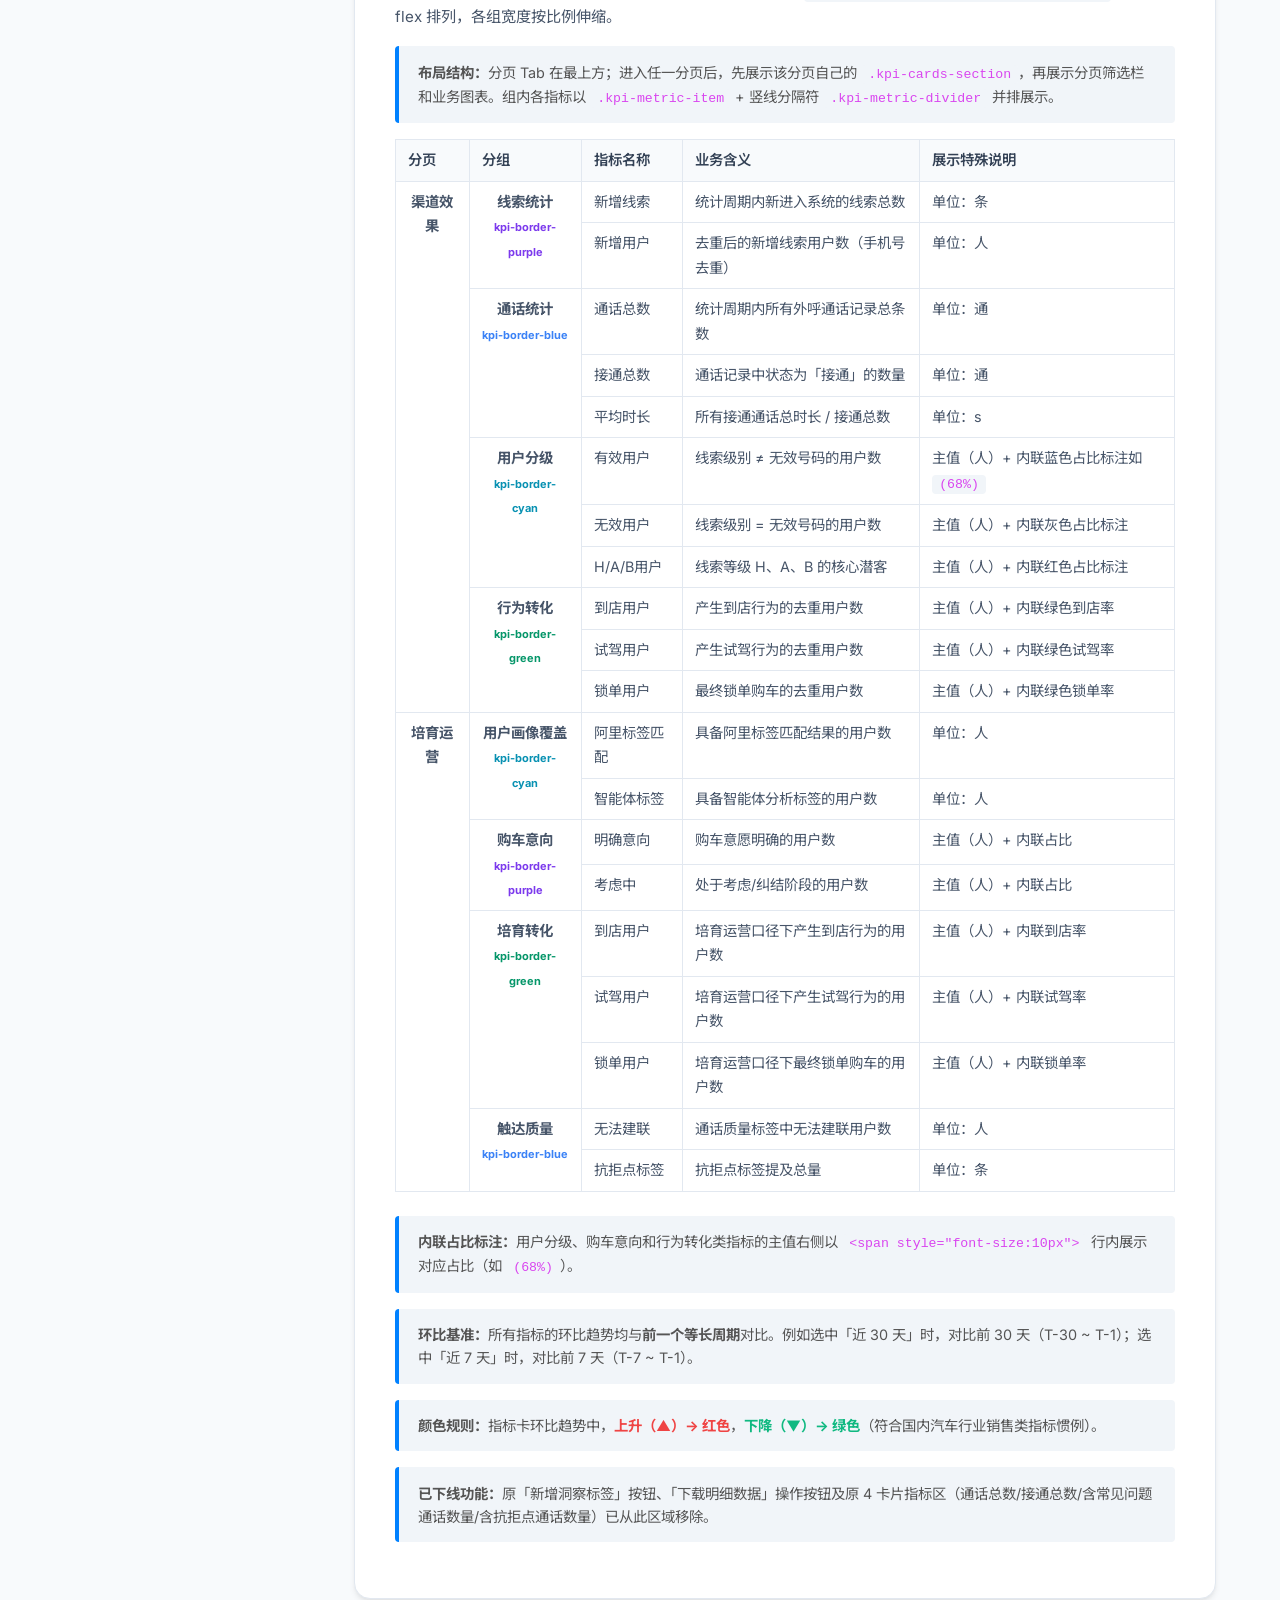
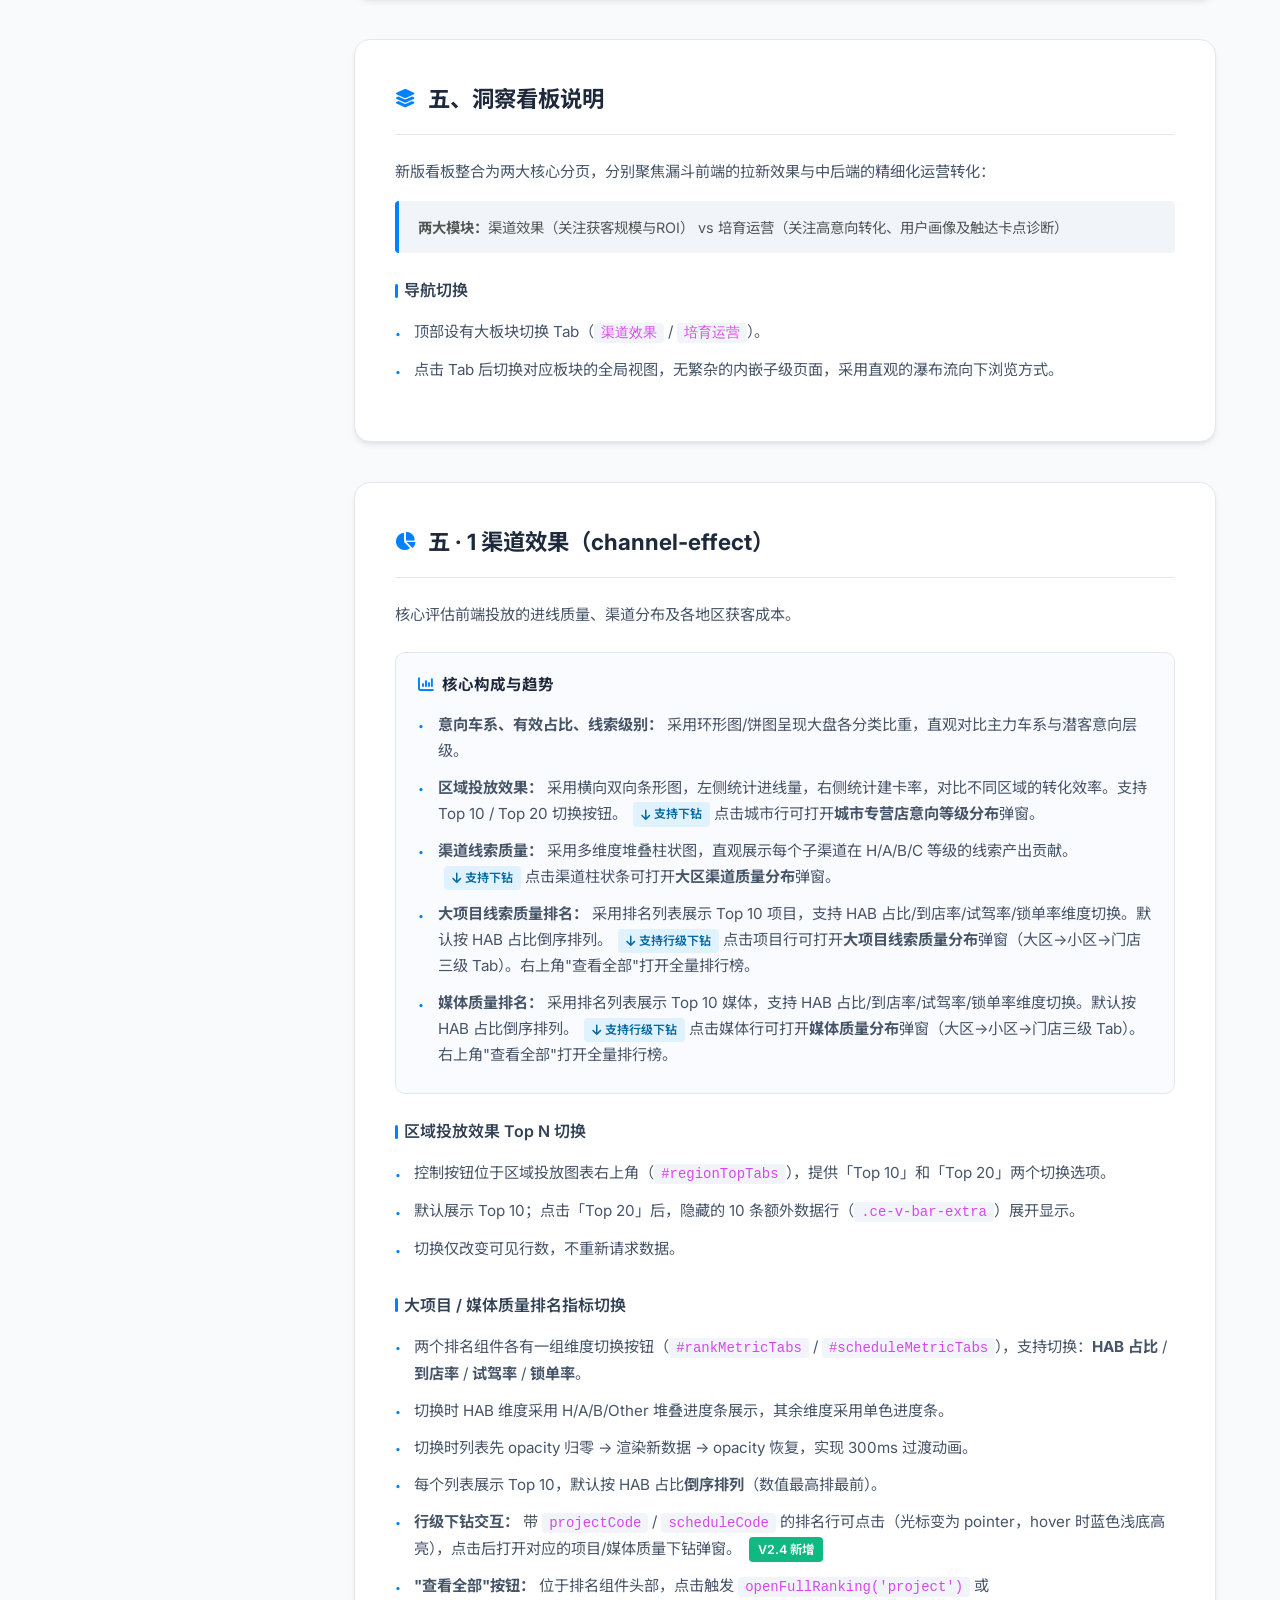
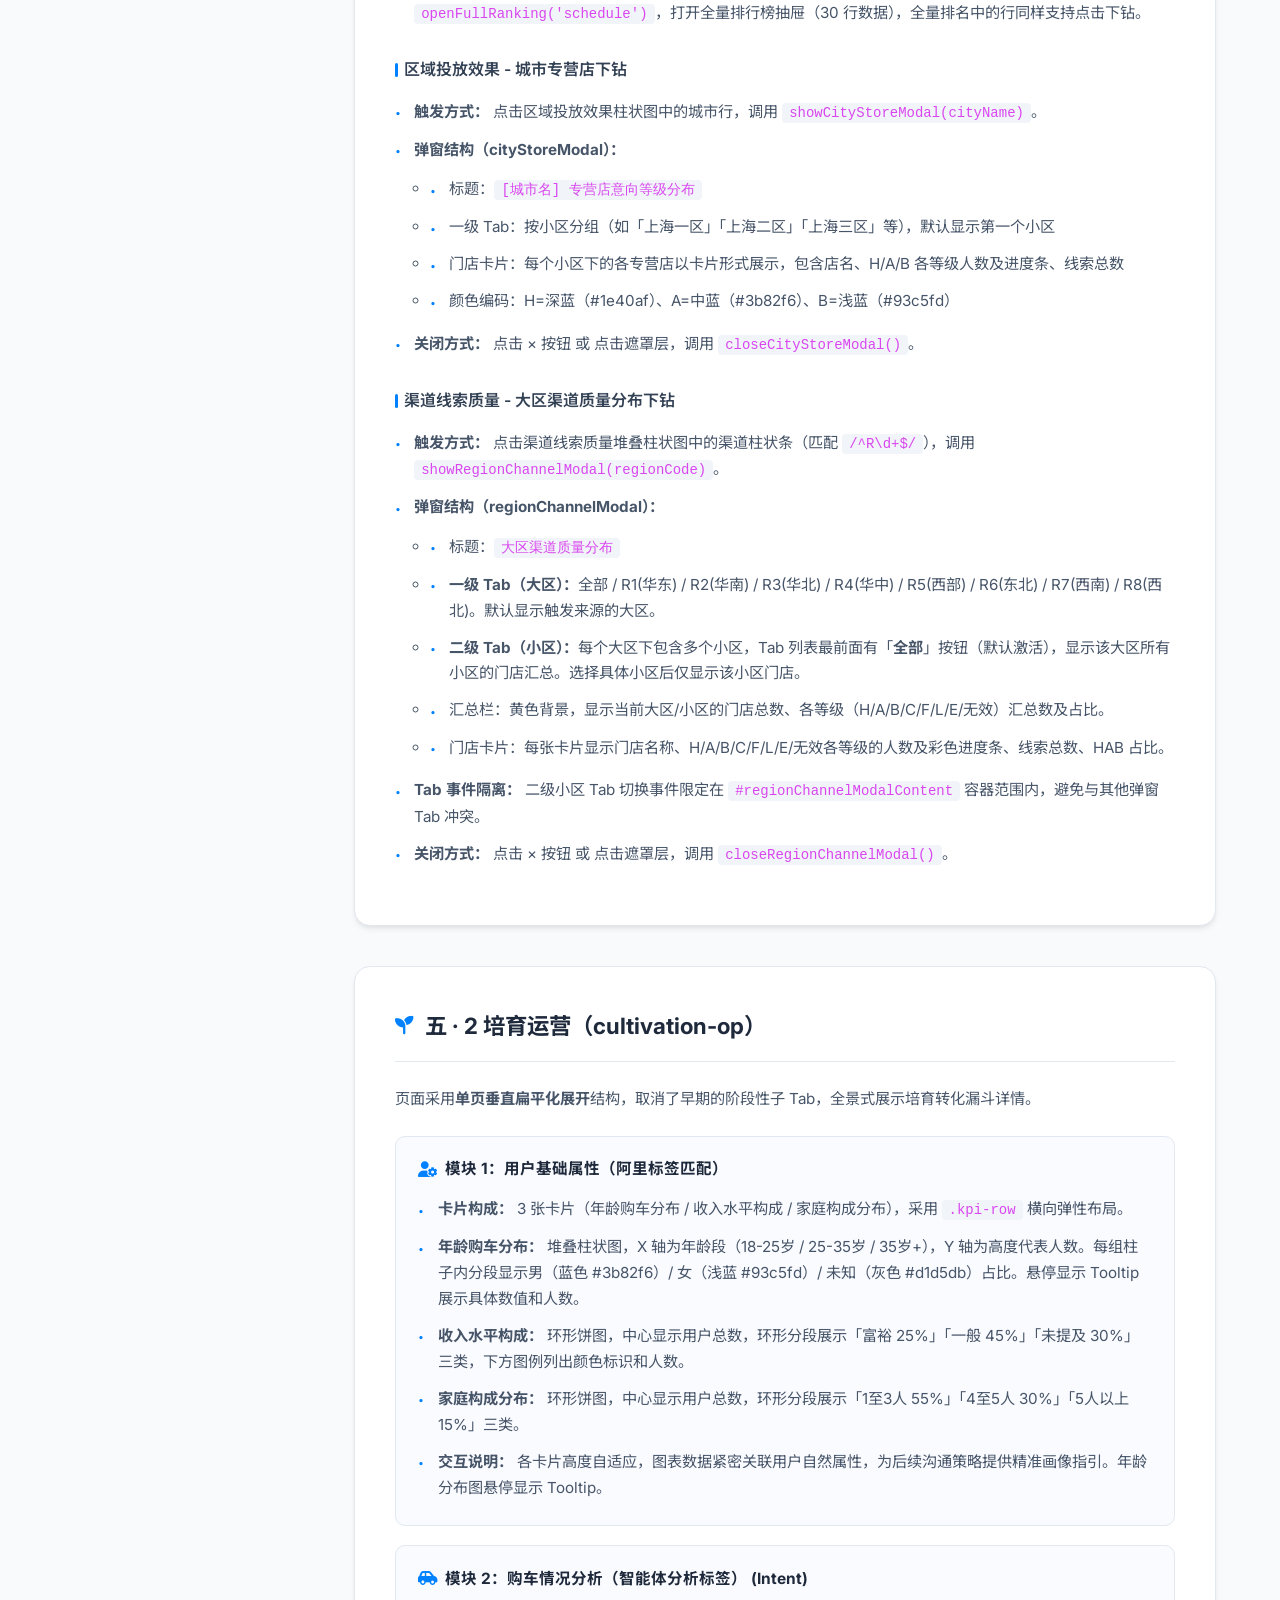
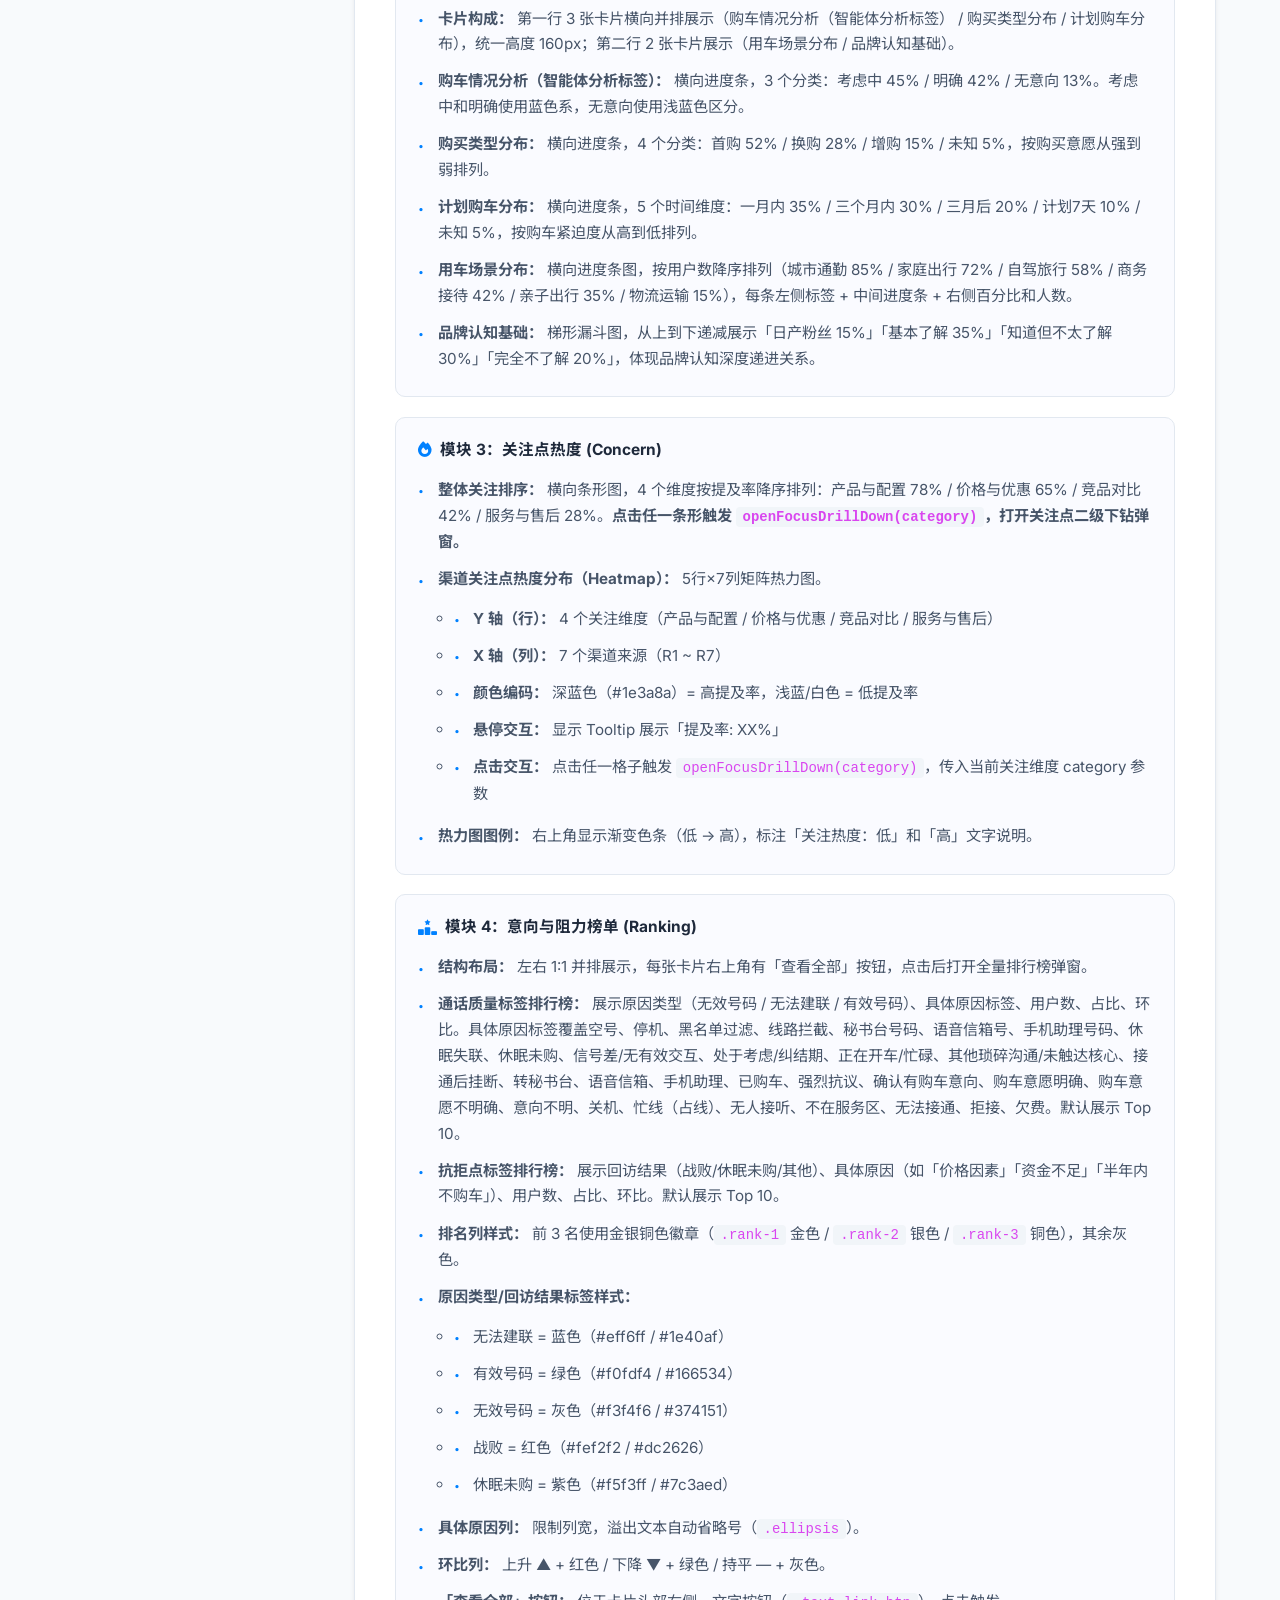
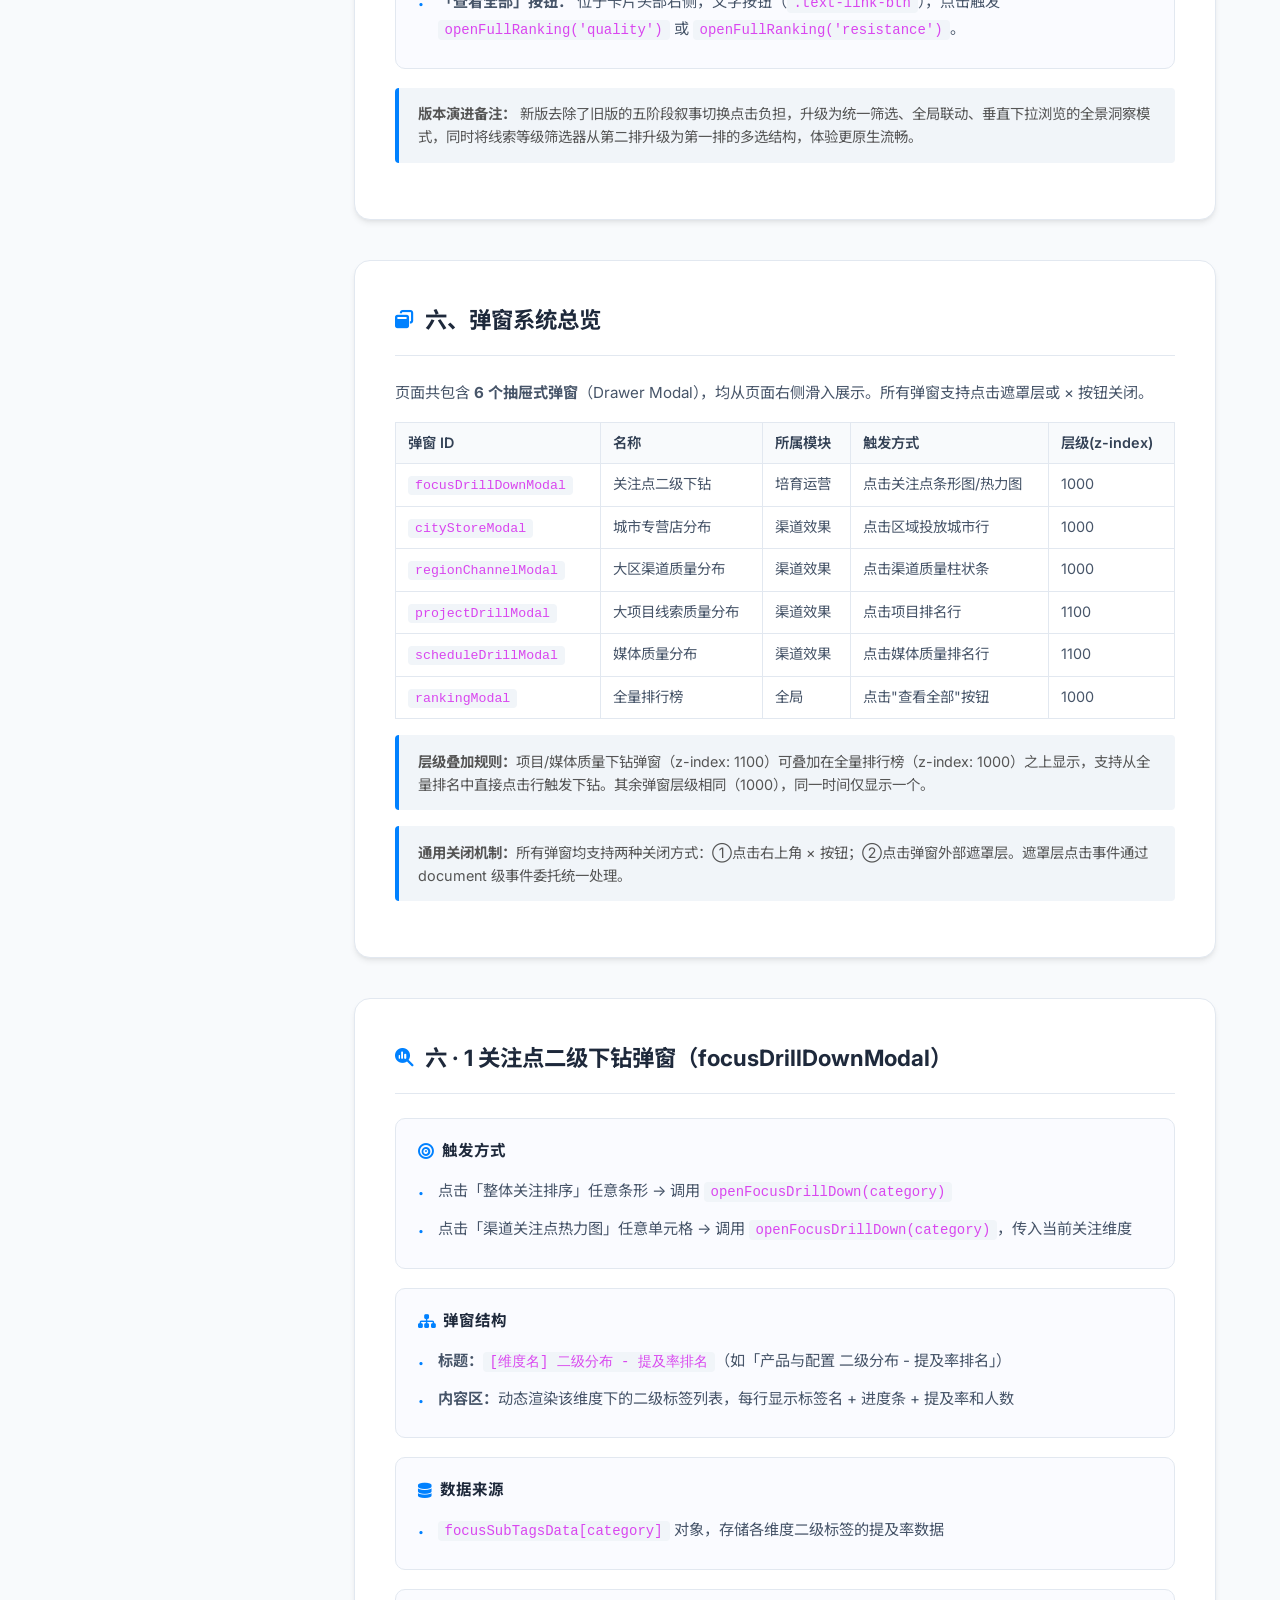
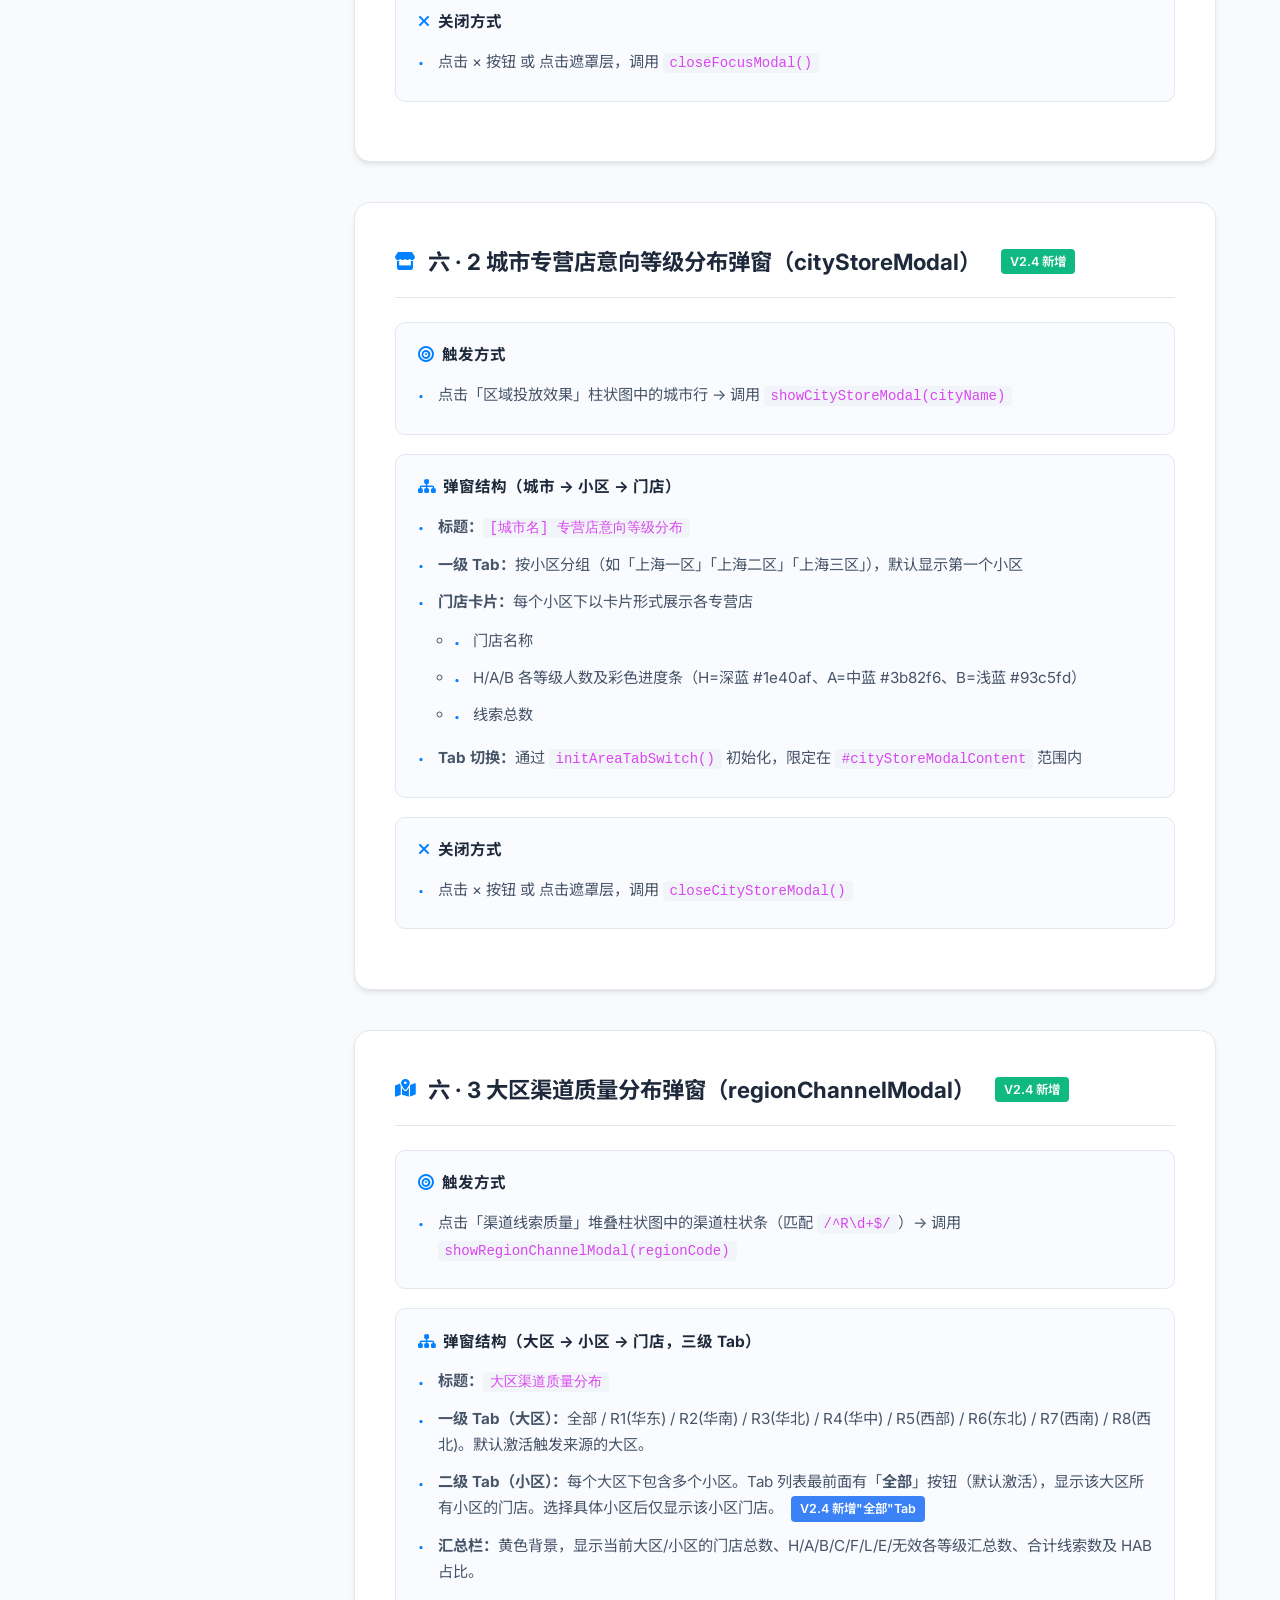
==== commit 6bd776f2: "backup: 方案A实施前的完整备份 保存当前所有修改状态，包括： - 培育运营图表删除 - 筛选栏同步优化 - 专营店搜索框移除 - 筛选栏顺序调整 - 媒体名称筛选栏新增 - 左侧菜单冻结 - " ====
--- a/interaction_docs.html
+++ b/interaction_docs.html
@@ -408,14 +408,28 @@
                 <li><a href="#board-cultivation" class="nav-sub-link"><i class="fa-solid fa-seedling"></i><span>培育运营</span></a></li>
             </ul>
         </nav>
+
+        <div class="nav-section-label">弹窗系统</div>
+        <nav>
+            <ul class="nav-list">
+                <li><a href="#section-modals" class="nav-link"><i class="fa-solid fa-window-restore"></i><span>弹窗总览</span></a></li>
+            </ul>
+            <ul class="nav-sub-list">
+                <li><a href="#modal-focus" class="nav-sub-link"><i class="fa-solid fa-magnifying-glass-chart"></i><span>关注点下钻</span></a></li>
+                <li><a href="#modal-citystore" class="nav-sub-link"><i class="fa-solid fa-store"></i><span>城市专营店</span></a></li>
+                <li><a href="#modal-regionchannel" class="nav-sub-link"><i class="fa-solid fa-map-location-dot"></i><span>渠道质量分布</span></a></li>
+                <li><a href="#modal-projectdrill" class="nav-sub-link"><i class="fa-solid fa-diagram-project"></i><span>项目/媒体下钻</span></a></li>
+                <li><a href="#modal-fullranking" class="nav-sub-link"><i class="fa-solid fa-list-ol"></i><span>全量排行榜</span></a></li>
+            </ul>
+        </nav>
     </aside>
 
     <!-- Main Content -->
     <main class="doc-main">
         <header class="doc-header" id="intro">
-            <span class="doc-tag">版本 V2.3 · 与最新代码同步（2026-05-14 更新）</span>
+            <span class="doc-tag">版本 V2.4 · 与最新代码同步（2026-05-21 更新）</span>
             <h1 class="doc-title">用户洞察 · 交互逻辑说明文档</h1>
-            <p class="doc-subtitle">描述「用户洞察」页面（userinsight.html）的全量 UI 交互规则、数据展示逻辑与功能边界，包括五阶段深度洞察叙事流的完整交互说明。</p>
+            <p class="doc-subtitle">描述「用户洞察」页面（userinsight.html）的全量 UI 交互规则、数据展示逻辑与功能边界，包括渠道效果与培育运营两大核心模块，以及 6 个下钻弹窗的完整交互说明。</p>
         </header>
 
         <!-- ===================== 一、版本说明 ===================== -->
@@ -426,6 +440,11 @@
                     <tr><th style="width:100px;">版本号</th><th>更新日期</th><th>变更内容</th></tr>
                 </thead>
                 <tbody>
+                    <tr>
+                        <td class="ver-num">V2.4</td>
+                        <td>2026-05-21</td>
+                        <td>渠道效果模块全面下钻升级：①区域投放效果增加城市专营店下钻弹窗（城市→小区→门店三级结构，H/A/B 意向等级分布）；②渠道线索质量增加大区渠道质量分布弹窗（大区→小区→门店三级 Tab，含"全部"汇总 Tab）；③大项目/媒体质量排名增加行级下钻弹窗（大区→小区→门店三级 Tab），支持 HAB/到店/试驾/锁单四种维度切换后点击下钻；④全量排行榜扩展支持 4 种类型（通话质量标签/抗拒点/大项目/媒体），全量大项目和媒体质量排名的行可点击触发下钻弹窗；⑤四个排名模块统一按 HAB 占比倒序排列；⑥全量排行榜弹窗统一左右页边距 60px；⑦项目/媒体质量下钻弹窗 z-index 提升至 1100 确保叠加正确。</td>
+                    </tr>
                     <tr>
                         <td class="ver-num">V2.3</td>
                         <td>2026-05-14</td>
@@ -602,30 +621,26 @@
                 </ol>
             </div>
 
-            <h3 class="sub-title">7. 无效标签与有效标签对照</h3>
-            <p style="color:#475569; font-size:0.93rem;">智能体打标输出的标签按「原因类型」划分为无效标签和有效标签（下发）两大类，用于区分线索质量。</p>
+            <h3 class="sub-title">7. 通话质量标签对照</h3>
+            <p style="color:#475569; font-size:0.93rem;">智能体打标输出的通话质量标签按「原因类型」划分为无效号码、无法建联、有效号码三类，用于区分线索质量。</p>
             <table class="flow-table">
                 <thead><tr><th style="width:100px;">类型</th><th style="width:120px;">原因类型</th><th>原因说明</th></tr></thead>
                 <tbody>
                     <tr>
-                        <td rowspan="8" style="font-weight:600; vertical-align:top; color:#ef4444;">无效标签</td>
-                        <td>空号/停机</td>
-                        <td>空号/停机</td>
-                    </tr>
-                    <tr><td>拦截/黑名单</td><td>黑名单过滤/线路拦截</td></tr>
-                    <tr><td>已接无效</td><td>秘书台号码/语音信箱号码/手机助理号码</td></tr>
-                    <tr><td>休眠失联</td><td>休眠失联</td></tr>
-                    <tr><td>休眠未购</td><td>休眠未购</td></tr>
-                    <tr><td>再次联系</td><td>信号差/无有效交互/处于考虑/纠结期/正在开车/忙碌/其他琐碎沟通/未触达核心/接通后挂断</td></tr>
-                    <tr><td>接通秒挂</td><td>转秘书台/语音信箱/手机助理</td></tr>
-                    <tr><td>接通暂败</td><td>已购车/无购车意向/强烈抗议</td></tr>
-                    <tr>
-                        <td rowspan="3" style="font-weight:600; vertical-align:top; color:#10b981;">有效标签（下发）</td>
-                        <td>接通有效</td>
-                        <td>确认有购车意向/购车意愿明确/购车意愿不明确</td>
-                    </tr>
-                    <tr><td>意向不明</td><td>意向不明</td></tr>
-                    <tr><td>无法打通</td><td>关机/忙线（占线）/无人接听/不在服务区/无法接通/拒接/欠费</td></tr>
+                        <td style="font-weight:600; vertical-align:top; color:#6b7280;">无效号码</td>
+                        <td>无效号码</td>
+                        <td>空号、停机、黑名单过滤、线路拦截、秘书台号码、语音信箱号、手机助理号码</td>
+                    </tr>
+                    <tr>
+                        <td style="font-weight:600; vertical-align:top; color:#1e40af;">无法建联</td>
+                        <td>无法建联</td>
+                        <td>休眠失联、休眠未购、信号差/无有效交互、处于考虑/纠结期、正在开车/忙碌、其他琐碎沟通/未触达核心、接通后挂断、转秘书台、语音信箱、手机助理、关机、忙线（占线）、无人接听、不在服务区、无法接通、拒接、欠费</td>
+                    </tr>
+                    <tr>
+                        <td style="font-weight:600; vertical-align:top; color:#10b981;">有效号码</td>
+                        <td>有效号码</td>
+                        <td>已购车、强烈抗议、确认有购车意向、购车意愿明确、购车意愿不明确、意向不明</td>
+                    </tr>
                 </tbody>
             </table>
         </section>
@@ -633,7 +648,7 @@
         <!-- ===================== 三、筛选栏说明 ===================== -->
         <section class="section" id="section-filter">
             <h2 class="section-title"><i class="fa-solid fa-filter"></i>三、筛选栏说明</h2>
-            <p style="color:#475569; font-size:0.95rem; margin-bottom:1rem;">筛选栏位于页面顶部，单行放置 5 个筛选条件，右侧对齐「查询/重置」按钮。所有图表数据随筛选条件联动刷新。</p>
+            <p style="color:#475569; font-size:0.95rem; margin-bottom:1rem;">筛选栏位于各主分页内部，渠道效果与培育运营维护各自独立的筛选条件，右侧对齐「查询/重置」按钮。当前为原型交互，查询/重置用于模拟数据刷新反馈。</p>
 
             <div class="highlight-box">
                 <strong>查询逻辑：</strong>多个筛选条件之间为<strong>且（AND）</strong>关系，即同时满足所有已选条件的记录才会被纳入统计。下拉选项为「全部」时，表示不对该维度做过滤。
@@ -641,55 +656,66 @@
 
             <h3 class="sub-title">交互行为</h3>
             <ul class="item-list">
-                <li><strong>时间快捷按钮（<code>#dateShortcuts</code>）：</strong>点击「近 7 天」「近 30 天」「近 90 天」任一按钮，高亮选中态并自动更新内部日期区间。点击「自定义」展示开始/结束日期输入框（<code>#customDateInputs</code>）。</li>
-                <li><strong>线索等级多选下拉（<code>#leadLevelMulti</code>）：</strong>展开面板默认全选 8 项，可逐项勾选/取消。面板内包含「全选」快捷选项，支持一次全选/全清。面板外点击自动关闭。</li>
-                <li><strong>意向车系（<code>#carSeries</code>）：</strong>单选下拉，全部 / N7 / N6 / NX8 / 天籁鸿蒙。</li>
-                <li><strong>渠道名称（<code>#rChannel</code>）：</strong>单选下拉，全部 / R1 ~ R11。</li>
-                <li><strong>大项目输入框（<code>#projectName</code>）：</strong>支持键盘输入关键字模糊匹配，实时筛选候选项目名。</li>
-                <li><strong>查询按钮（蓝色 <code>#queryBtn</code>）：</strong>点击后触发全局数据联动刷新，所有看板图表根据当前筛选条件重新渲染。</li>
-                <li><strong>重置按钮（白底 <code>#resetBtn</code>）：</strong>将所有筛选项恢复为默认值（时间 → 近 30 天，其余 → 全部），并自动触发一次全量查询。</li>
+                <li><strong>时间快捷按钮（<code>.date-shortcuts</code>）：</strong>点击「近 7 天」「近 30 天」「近 90 天」任一按钮，高亮选中态并自动更新本分页筛选栏内的日期区间。点击「自定义」展示开始/结束日期输入框。</li>
+                <li><strong>线索等级多选下拉（<code>.custom-multi-select</code>）：</strong>展开面板默认全选 8 项，可逐项勾选/取消。面板内包含「全选」快捷选项，支持一次全选/全清。面板外点击自动关闭。</li>
+                <li><strong>渠道效果筛选：</strong>时间范围、意向车系、线索等级、渠道名称、大区、小区、门店、大项目。</li>
+                <li><strong>培育运营筛选：</strong>时间范围、意向车系、线索等级、大区、小区、门店、标签来源。</li>
+                <li><strong>查询按钮（蓝色 <code>.query-btn</code>）：</strong>点击后触发当前分页筛选反馈。</li>
+                <li><strong>重置按钮（白底 <code>.reset-btn</code>）：</strong>仅重置当前分页内的筛选栏，不影响另一个分页。</li>
             </ul>
 
             <h3 class="sub-title">默认值</h3>
             <ul class="item-list">
-                <li><strong>时间范围：</strong>默认选中「近 30 天」快捷按钮</li>
+                <li><strong>时间范围：</strong>默认选中「近 7 天」快捷按钮</li>
                 <li><strong>线索等级：</strong>默认全选（8项，显示「全选 (8项)」）</li>
                 <li><strong>其余所有筛选项：</strong>默认「全部」（不限制该维度）</li>
             </ul>
 
-            <h3 class="sub-title">当前筛选项（单行平铺）</h3>
+            <h3 class="sub-title">当前筛选项（按分页）</h3>
             <table class="flow-table">
-                <thead><tr><th>字段名</th><th>控件类型</th><th>ID</th><th>可选项 / 说明</th></tr></thead>
+                <thead><tr><th>分页</th><th>字段名</th><th>控件类型</th><th>可选项 / 说明</th></tr></thead>
                 <tbody>
                     <tr>
+                        <td>渠道效果 / 培育运营</td>
                         <td>时间范围</td>
                         <td>快捷按钮 + 自定义日期</td>
-                        <td><code>dateShortcuts</code></td>
-                        <td>近 7 天 / 近 30 天 / 近 90 天 / 自定义；选「自定义」时展示 <code>#customDateInputs</code>（开始/结束日期输入框 <code>startDate</code>、<code>endDate</code>）；默认激活「近 30 天」</td>
-                    </tr>
-                    <tr>
+                        <td>近 7 天 / 近 30 天 / 近 90 天 / 自定义；默认激活「近 7 天」</td>
+                    </tr>
+                    <tr>
+                        <td>渠道效果 / 培育运营</td>
                         <td>意向车系</td>
                         <td>下拉单选</td>
-                        <td><code>carSeries</code></td>
                         <td>全部 / N7 / N6 / NX8 / 天籁鸿蒙</td>
                     </tr>
                     <tr>
+                        <td>渠道效果 / 培育运营</td>
                         <td>线索等级</td>
                         <td>自定义多选下拉</td>
-                        <td><code>leadLevelMulti</code></td>
                         <td>默认全选 8 项，头部显示「全选 (8项)」或「已选 N 项」。下拉面板包含全选复选框 + H / A / B / C / F / L / E / 无效号码。点击面板外部自动关闭。</td>
                     </tr>
                     <tr>
+                        <td>渠道效果</td>
                         <td>渠道名称</td>
                         <td>下拉单选</td>
-                        <td><code>rChannel</code></td>
                         <td>全部 / R1 ~ R11（共 12 个选项）</td>
                     </tr>
                     <tr>
+                        <td>渠道效果</td>
                         <td>大项目</td>
                         <td>文本输入框</td>
-                        <td><code>projectName</code></td>
                         <td>支持关键字模糊匹配，placeholder「输入关键字搜索」，最小宽度 160px</td>
+                    </tr>
+                    <tr>
+                        <td>培育运营</td>
+                        <td>标签来源</td>
+                        <td>下拉单选</td>
+                        <td>全部 / 阿里标签匹配 / 智能体分析标签</td>
+                    </tr>
+                    <tr>
+                        <td>渠道效果 / 培育运营</td>
+                        <td>大区 / 小区 / 门店</td>
+                        <td>搜索输入框 + datalist</td>
+                        <td>支持按区域或门店名称搜索候选项</td>
                     </tr>
                 </tbody>
             </table>
@@ -697,30 +723,30 @@
             <h3 class="sub-title">查询 / 重置按钮</h3>
             <p style="color:#475569; font-size:0.95rem;">按钮位于筛选栏右侧（<code>.filter-actions</code>），内联对齐。</p>
             <ul class="item-list">
-                <li><strong>查询（蓝色，<code>#queryBtn</code>）：</strong>点击后触发全局数据联动刷新，各看板图表根据当前筛选条件重新渲染（指标卡数值浮动 ±5% 模拟更新）。</li>
-                <li><strong>重置（白底，<code>#resetBtn</code>）：</strong>将时间范围恢复至「近 30 天」激活态，关闭自定义日期区域，所有下拉框归「全部」，文本输入框清空。</li>
+                <li><strong>查询（蓝色，<code>.query-btn</code>）：</strong>点击后触发当前分页筛选反馈。</li>
+                <li><strong>重置（白底，<code>.reset-btn</code>）：</strong>将当前分页内时间范围恢复至「近 7 天」激活态，关闭自定义日期区域，所有下拉框归「全部」，文本输入框清空。</li>
             </ul>
         </section>
 
         <!-- ===================== 四、核心指标说明 ===================== -->
         <section class="section" id="section-metrics">
             <h2 class="section-title"><i class="fa-solid fa-gauge-high"></i>四、核心指标说明</h2>
-            <p style="color:#475569; font-size:0.95rem; margin-bottom:1rem;">位于筛选栏下方，以<strong>单行横向 Ribbon</strong> 视图展示 4 个分组、11 个核心 KPI，覆盖「触达 → 线索 → 用户分级 → 行为转化」全链路。容器类为 <code>.kpi-cards-section &gt; .kpi-group-row</code>，4 个分组 flex 排列，各组宽度按比例伸缩。</p>
+            <p style="color:#475569; font-size:0.95rem; margin-bottom:1rem;">主分页标签位于页面内容顶部。每个分页内部维护独立的核心 KPI Ribbon，渠道效果聚焦拉新、通话和线索质量，培育运营聚焦画像覆盖、购车意向、转化和触达质量。容器类为 <code>.kpi-cards-section &gt; .kpi-group-row</code>，各分组 flex 排列，各组宽度按比例伸缩。</p>
 
             <div class="highlight-box">
-                <strong>布局结构：</strong>4 个 <code>.kpi-group-compact</code> 横向排列，每组有彩色左边框区分（蓝色=通话、紫色=线索、青色=用户分级、绿色=行为转化）。组内各指标以 <code>.kpi-metric-item</code> + 竖线分隔符 <code>.kpi-metric-divider</code> 并排展示，无需换行即可一屏展示全部 11 项指标。
+                <strong>布局结构：</strong>分页 Tab 在最上方；进入任一分页后，先展示该分页自己的 <code>.kpi-cards-section</code>，再展示分页筛选栏和业务图表。组内各指标以 <code>.kpi-metric-item</code> + 竖线分隔符 <code>.kpi-metric-divider</code> 并排展示。
             </div>
 
             <table class="flow-table">
-                <thead><tr><th>分组</th><th>指标名称</th><th>业务含义</th><th>展示特殊说明</th></tr></thead>
+                <thead><tr><th>分页</th><th>分组</th><th>指标名称</th><th>业务含义</th><th>展示特殊说明</th></tr></thead>
                 <tbody>
+                    <tr><td rowspan="11" style="font-weight:700; text-align:center;">渠道效果</td><td rowspan="2" style="font-weight:700; text-align:center;">线索统计<br><span style="font-size:11px;color:#7c3aed;">kpi-border-purple</span></td><td>新增线索</td><td>统计周期内新进入系统的线索总数</td><td>单位：条</td></tr>
+                    <tr><td>新增用户</td><td>去重后的新增线索用户数（手机号去重）</td><td>单位：人</td></tr>
+
                     <tr><td rowspan="3" style="font-weight:700; text-align:center;">通话统计<br><span style="font-size:11px;color:#3b82f6;">kpi-border-blue</span></td><td>通话总数</td><td>统计周期内所有外呼通话记录总条数</td><td>单位：通</td></tr>
                     <tr><td>接通总数</td><td>通话记录中状态为「接通」的数量</td><td>单位：通</td></tr>
                     <tr><td>平均时长</td><td>所有接通通话总时长 / 接通总数</td><td>单位：s</td></tr>
 
-                    <tr><td rowspan="2" style="font-weight:700; text-align:center;">线索统计<br><span style="font-size:11px;color:#7c3aed;">kpi-border-purple</span></td><td>新增线索</td><td>统计周期内新进入系统的线索总数</td><td>单位：条</td></tr>
-                    <tr><td>新增用户</td><td>去重后的新增线索用户数（手机号去重）</td><td>单位：人</td></tr>
-
                     <tr><td rowspan="3" style="font-weight:700; text-align:center;">用户分级<br><span style="font-size:11px;color:#0891b2;">kpi-border-cyan</span></td><td>有效用户</td><td>线索级别 ≠ 无效号码的用户数</td><td>主值（人）+ 内联蓝色占比标注如 <code>(68%)</code></td></tr>
                     <tr><td>无效用户</td><td>线索级别 = 无效号码的用户数</td><td>主值（人）+ 内联灰色占比标注</td></tr>
                     <tr><td>H/A/B用户</td><td>线索等级 H、A、B 的核心潜客</td><td>主值（人）+ 内联红色占比标注</td></tr>
@@ -728,11 +754,24 @@
                     <tr><td rowspan="3" style="font-weight:700; text-align:center;">行为转化<br><span style="font-size:11px;color:#059669;">kpi-border-green</span></td><td>到店用户</td><td>产生到店行为的去重用户数</td><td>主值（人）+ 内联绿色到店率</td></tr>
                     <tr><td>试驾用户</td><td>产生试驾行为的去重用户数</td><td>主值（人）+ 内联绿色试驾率</td></tr>
                     <tr><td>锁单用户</td><td>最终锁单购车的去重用户数</td><td>主值（人）+ 内联绿色锁单率</td></tr>
+
+                    <tr><td rowspan="9" style="font-weight:700; text-align:center;">培育运营</td><td rowspan="2" style="font-weight:700; text-align:center;">用户画像覆盖<br><span style="font-size:11px;color:#0891b2;">kpi-border-cyan</span></td><td>阿里标签匹配</td><td>具备阿里标签匹配结果的用户数</td><td>单位：人</td></tr>
+                    <tr><td>智能体标签</td><td>具备智能体分析标签的用户数</td><td>单位：人</td></tr>
+
+                    <tr><td rowspan="2" style="font-weight:700; text-align:center;">购车意向<br><span style="font-size:11px;color:#7c3aed;">kpi-border-purple</span></td><td>明确意向</td><td>购车意愿明确的用户数</td><td>主值（人）+ 内联占比</td></tr>
+                    <tr><td>考虑中</td><td>处于考虑/纠结阶段的用户数</td><td>主值（人）+ 内联占比</td></tr>
+
+                    <tr><td rowspan="3" style="font-weight:700; text-align:center;">培育转化<br><span style="font-size:11px;color:#059669;">kpi-border-green</span></td><td>到店用户</td><td>培育运营口径下产生到店行为的用户数</td><td>主值（人）+ 内联到店率</td></tr>
+                    <tr><td>试驾用户</td><td>培育运营口径下产生试驾行为的用户数</td><td>主值（人）+ 内联试驾率</td></tr>
+                    <tr><td>锁单用户</td><td>培育运营口径下最终锁单购车的用户数</td><td>主值（人）+ 内联锁单率</td></tr>
+
+                    <tr><td rowspan="2" style="font-weight:700; text-align:center;">触达质量<br><span style="font-size:11px;color:#3b82f6;">kpi-border-blue</span></td><td>无法建联</td><td>通话质量标签中无法建联用户数</td><td>单位：人</td></tr>
+                    <tr><td>抗拒点标签</td><td>抗拒点标签提及总量</td><td>单位：条</td></tr>
                 </tbody>
             </table>
 
             <div class="highlight-box" style="margin-top:1.5rem">
-                <strong>内联占比标注：</strong>用户分级和行为转化各指标的主值右侧以 <code>&lt;span style="font-size:10px"&gt;</code> 行内展示对应占比（如 <code>(68%)</code>），颜色编码：有效=蓝色、无效=灰色、H/A/B=红色、行为转化=绿色。
+                <strong>内联占比标注：</strong>用户分级、购车意向和行为转化类指标的主值右侧以 <code>&lt;span style="font-size:10px"&gt;</code> 行内展示对应占比（如 <code>(68%)</code>）。
             </div>
 
             <div class="highlight-box" style="margin-top:1rem">
@@ -773,9 +812,10 @@
                 <div class="chart-card-title"><i class="fa-solid fa-chart-column"></i> 核心构成与趋势</div>
                 <ul class="item-list">
                     <li><strong>意向车系、有效占比、线索级别：</strong> 采用环形图/饼图呈现大盘各分类比重，直观对比主力车系与潜客意向层级。</li>
-                    <li><strong>区域投放效果：</strong> 采用横向双向条形图，左侧统计进线量，右侧统计建卡率，对比不同区域的转化效率。支持 Top 10 / Top 20 切换按钮。</li>
-                    <li><strong>渠道线索质量：</strong> 采用多维度堆叠柱状图，直观展示每个子渠道在 H/A/B/C 等级的线索产出贡献。</li>
-                    <li><strong>大项目 & 排期线索质量排名：</strong> 采用双列表布局并排展示，包含排名标签、项目名、总进线量及各意向级别的人数堆叠进度条。</li>
+                    <li><strong>区域投放效果：</strong> 采用横向双向条形图，左侧统计进线量，右侧统计建卡率，对比不同区域的转化效率。支持 Top 10 / Top 20 切换按钮。<span class="drill-tag"><i class="fa-solid fa-arrow-down"></i> 支持下钻</span> 点击城市行可打开<strong>城市专营店意向等级分布</strong>弹窗。</li>
+                    <li><strong>渠道线索质量：</strong> 采用多维度堆叠柱状图，直观展示每个子渠道在 H/A/B/C 等级的线索产出贡献。<span class="drill-tag"><i class="fa-solid fa-arrow-down"></i> 支持下钻</span> 点击渠道柱状条可打开<strong>大区渠道质量分布</strong>弹窗。</li>
+                    <li><strong>大项目线索质量排名：</strong> 采用排名列表展示 Top 10 项目，支持 HAB 占比/到店率/试驾率/锁单率维度切换。默认按 HAB 占比倒序排列。<span class="drill-tag"><i class="fa-solid fa-arrow-down"></i> 支持行级下钻</span> 点击项目行可打开<strong>大项目线索质量分布</strong>弹窗（大区→小区→门店三级 Tab）。右上角"查看全部"打开全量排行榜。</li>
+                    <li><strong>媒体质量排名：</strong> 采用排名列表展示 Top 10 媒体，支持 HAB 占比/到店率/试驾率/锁单率维度切换。默认按 HAB 占比倒序排列。<span class="drill-tag"><i class="fa-solid fa-arrow-down"></i> 支持行级下钻</span> 点击媒体行可打开<strong>媒体质量分布</strong>弹窗（大区→小区→门店三级 Tab）。右上角"查看全部"打开全量排行榜。</li>
                 </ul>
             </div>
 
@@ -786,12 +826,44 @@
                 <li>切换仅改变可见行数，不重新请求数据。</li>
             </ul>
 
-            <h3 class="sub-title">大项目 / 排期排名指标切换</h3>
+            <h3 class="sub-title">大项目 / 媒体质量排名指标切换</h3>
             <ul class="item-list">
                 <li>两个排名组件各有一组维度切换按钮（<code>#rankMetricTabs</code> / <code>#scheduleMetricTabs</code>），支持切换：<strong>HAB 占比</strong> / <strong>到店率</strong> / <strong>试驾率</strong> / <strong>锁单率</strong>。</li>
                 <li>切换时 HAB 维度采用 H/A/B/Other 堆叠进度条展示，其余维度采用单色进度条。</li>
                 <li>切换时列表先 opacity 归零 → 渲染新数据 → opacity 恢复，实现 300ms 过渡动画。</li>
-                <li>每个列表展示 Top 10。</li>
+                <li>每个列表展示 Top 10，默认按 HAB 占比<strong>倒序排列</strong>（数值最高排最前）。</li>
+                <li><strong>行级下钻交互：</strong> 带 <code>projectCode</code> / <code>scheduleCode</code> 的排名行可点击（光标变为 pointer，hover 时蓝色浅底高亮），点击后打开对应的项目/媒体质量下钻弹窗。<span class="badge green">V2.4 新增</span></li>
+                <li><strong>"查看全部"按钮：</strong> 位于排名组件头部，点击触发 <code>openFullRanking('project')</code> 或 <code>openFullRanking('schedule')</code>，打开全量排行榜抽屉（30 行数据），全量排名中的行同样支持点击下钻。</li>
+            </ul>
+
+            <h3 class="sub-title">区域投放效果 - 城市专营店下钻</h3>
+            <ul class="item-list">
+                <li><strong>触发方式：</strong> 点击区域投放效果柱状图中的城市行，调用 <code>showCityStoreModal(cityName)</code>。</li>
+                <li><strong>弹窗结构（cityStoreModal）：</strong>
+                    <ul style="margin-left: 1rem; margin-top: 0.5rem;">
+                        <li>标题：<code>[城市名] 专营店意向等级分布</code></li>
+                        <li>一级 Tab：按小区分组（如「上海一区」「上海二区」「上海三区」等），默认显示第一个小区</li>
+                        <li>门店卡片：每个小区下的各专营店以卡片形式展示，包含店名、H/A/B 各等级人数及进度条、线索总数</li>
+                        <li>颜色编码：H=深蓝（#1e40af）、A=中蓝（#3b82f6）、B=浅蓝（#93c5fd）</li>
+                    </ul>
+                </li>
+                <li><strong>关闭方式：</strong> 点击 × 按钮 或 点击遮罩层，调用 <code>closeCityStoreModal()</code>。</li>
+            </ul>
+
+            <h3 class="sub-title">渠道线索质量 - 大区渠道质量分布下钻</h3>
+            <ul class="item-list">
+                <li><strong>触发方式：</strong> 点击渠道线索质量堆叠柱状图中的渠道柱状条（匹配 <code>/^R\d+$/</code>），调用 <code>showRegionChannelModal(regionCode)</code>。</li>
+                <li><strong>弹窗结构（regionChannelModal）：</strong>
+                    <ul style="margin-left: 1rem; margin-top: 0.5rem;">
+                        <li>标题：<code>大区渠道质量分布</code></li>
+                        <li><strong>一级 Tab（大区）：</strong>全部 / R1(华东) / R2(华南) / R3(华北) / R4(华中) / R5(西部) / R6(东北) / R7(西南) / R8(西北)。默认显示触发来源的大区。</li>
+                        <li><strong>二级 Tab（小区）：</strong>每个大区下包含多个小区，Tab 列表最前面有「<strong>全部</strong>」按钮（默认激活），显示该大区所有小区的门店汇总。选择具体小区后仅显示该小区门店。</li>
+                        <li>汇总栏：黄色背景，显示当前大区/小区的门店总数、各等级（H/A/B/C/F/L/E/无效）汇总数及占比。</li>
+                        <li>门店卡片：每张卡片显示门店名称、H/A/B/C/F/L/E/无效各等级的人数及彩色进度条、线索总数、HAB 占比。</li>
+                    </ul>
+                </li>
+                <li><strong>Tab 事件隔离：</strong> 二级小区 Tab 切换事件限定在 <code>#regionChannelModalContent</code> 容器范围内，避免与其他弹窗 Tab 冲突。</li>
+                <li><strong>关闭方式：</strong> 点击 × 按钮 或 点击遮罩层，调用 <code>closeRegionChannelModal()</code>。</li>
             </ul>
         </section>
 
@@ -801,25 +873,25 @@
             <p style="color:#475569; font-size:0.95rem; margin-bottom:1.5rem;">页面采用<strong>单页垂直扁平化展开</strong>结构，取消了早期的阶段性子 Tab，全景式展示培育转化漏斗详情。</p>
 
             <div class="chart-card">
-                <div class="chart-card-title"><i class="fa-solid fa-user-gear"></i> 模块 1：用户基础属性</div>
-                <ul class="item-list">
-                    <li><strong>卡片构成：</strong> 第一行 4 张卡片（年龄购车分布 / 收入水平构成 / 家庭构成分布 / 用车场景分布），第二行 2 张卡片（用车场景分布补充 / 品牌认知基础），采用 <code>.kpi-row</code> 横向弹性布局。</li>
+                <div class="chart-card-title"><i class="fa-solid fa-user-gear"></i> 模块 1：用户基础属性（阿里标签匹配）</div>
+                <ul class="item-list">
+                    <li><strong>卡片构成：</strong> 3 张卡片（年龄购车分布 / 收入水平构成 / 家庭构成分布），采用 <code>.kpi-row</code> 横向弹性布局。</li>
                     <li><strong>年龄购车分布：</strong> 堆叠柱状图，X 轴为年龄段（18-25岁 / 25-35岁 / 35岁+），Y 轴为高度代表人数。每组柱子内分段显示男（蓝色 #3b82f6）/ 女（浅蓝 #93c5fd）/ 未知（灰色 #d1d5db）占比。悬停显示 Tooltip 展示具体数值和人数。</li>
                     <li><strong>收入水平构成：</strong> 环形饼图，中心显示用户总数，环形分段展示「富裕 25%」「一般 45%」「未提及 30%」三类，下方图例列出颜色标识和人数。</li>
                     <li><strong>家庭构成分布：</strong> 环形饼图，中心显示用户总数，环形分段展示「1至3人 55%」「4至5人 30%」「5人以上 15%」三类。</li>
+                    <li><strong>交互说明：</strong> 各卡片高度自适应，图表数据紧密关联用户自然属性，为后续沟通策略提供精准画像指引。年龄分布图悬停显示 Tooltip。</li>
+                </ul>
+            </div>
+
+            <div class="chart-card">
+                <div class="chart-card-title"><i class="fa-solid fa-car-side"></i> 模块 2：购车情况分析（智能体分析标签） (Intent)</div>
+                <ul class="item-list">
+                    <li><strong>卡片构成：</strong> 第一行 3 张卡片横向并排展示（购车情况分析（智能体分析标签） / 购买类型分布 / 计划购车分布），统一高度 160px；第二行 2 张卡片展示（用车场景分布 / 品牌认知基础）。</li>
+                    <li><strong>购车情况分析（智能体分析标签）：</strong> 横向进度条，3 个分类：考虑中 45% / 明确 42% / 无意向 13%。考虑中和明确使用蓝色系，无意向使用浅蓝色区分。</li>
+                    <li><strong>购买类型分布：</strong> 横向进度条，4 个分类：首购 52% / 换购 28% / 增购 15% / 未知 5%，按购买意愿从强到弱排列。</li>
+                    <li><strong>计划购车分布：</strong> 横向进度条，5 个时间维度：一月内 35% / 三个月内 30% / 三月后 20% / 计划7天 10% / 未知 5%，按购车紧迫度从高到低排列。</li>
                     <li><strong>用车场景分布：</strong> 横向进度条图，按用户数降序排列（城市通勤 85% / 家庭出行 72% / 自驾旅行 58% / 商务接待 42% / 亲子出行 35% / 物流运输 15%），每条左侧标签 + 中间进度条 + 右侧百分比和人数。</li>
                     <li><strong>品牌认知基础：</strong> 梯形漏斗图，从上到下递减展示「日产粉丝 15%」「基本了解 35%」「知道但不太了解 30%」「完全不了解 20%」，体现品牌认知深度递进关系。</li>
-                    <li><strong>交互说明：</strong> 各卡片高度自适应，图表数据紧密关联用户自然属性，为后续沟通策略提供精准画像指引。年龄分布图悬停显示 Tooltip。</li>
-                </ul>
-            </div>
-
-            <div class="chart-card">
-                <div class="chart-card-title"><i class="fa-solid fa-car-side"></i> 模块 2：购车意向分布 (Intent)</div>
-                <ul class="item-list">
-                    <li><strong>卡片构成：</strong> 3 张卡片横向并排展示（购车意向分布 / 购买类型分布 / 计划购车分布），统一高度 160px。</li>
-                    <li><strong>购车意向分布：</strong> 横向进度条，3 个分类：考虑中 45% / 明确 42% / 无意向 13%。考虑中和明确使用蓝色系，无意向使用浅蓝色区分。</li>
-                    <li><strong>购买类型分布：</strong> 横向进度条，4 个分类：首购 52% / 换购 28% / 增购 15% / 未知 5%，按购买意愿从强到弱排列。</li>
-                    <li><strong>计划购车分布：</strong> 横向进度条，5 个时间维度：一月内 35% / 三个月内 30% / 三月后 20% / 计划7天 10% / 未知 5%，按购车紧迫度从高到低排列。</li>
                 </ul>
             </div>
 
@@ -844,16 +916,14 @@
                 <div class="chart-card-title"><i class="fa-solid fa-ranking-star"></i> 模块 4：意向与阻力榜单 (Ranking)</div>
                 <ul class="item-list">
                     <li><strong>结构布局：</strong> 左右 1:1 并排展示，每张卡片右上角有「查看全部」按钮，点击后打开全量排行榜弹窗。</li>
-                    <li><strong>质量标签排行榜：</strong> 展示原因类型（休眠失联/接通有效/再次联系/已接无效/空号停机等）、具体原因标签、用户数、占比、环比。默认展示 Top 10。</li>
+                    <li><strong>通话质量标签排行榜：</strong> 展示原因类型（无效号码 / 无法建联 / 有效号码）、具体原因标签、用户数、占比、环比。具体原因标签覆盖空号、停机、黑名单过滤、线路拦截、秘书台号码、语音信箱号、手机助理号码、休眠失联、休眠未购、信号差/无有效交互、处于考虑/纠结期、正在开车/忙碌、其他琐碎沟通/未触达核心、接通后挂断、转秘书台、语音信箱、手机助理、已购车、强烈抗议、确认有购车意向、购车意愿明确、购车意愿不明确、意向不明、关机、忙线（占线）、无人接听、不在服务区、无法接通、拒接、欠费。默认展示 Top 10。</li>
                     <li><strong>抗拒点标签排行榜：</strong> 展示回访结果（战败/休眠未购/其他）、具体原因（如「价格因素」「资金不足」「半年内不购车」）、用户数、占比、环比。默认展示 Top 10。</li>
                     <li><strong>排名列样式：</strong> 前 3 名使用金银铜色徽章（<code>.rank-1</code> 金色 / <code>.rank-2</code> 银色 / <code>.rank-3</code> 铜色），其余灰色。</li>
                     <li><strong>原因类型/回访结果标签样式：</strong>
                         <ul style="margin-left: 1rem; margin-top: 0.5rem;">
-                            <li>休眠失联 = 蓝色（#eff6ff / #1e40af）</li>
-                            <li>接通有效 = 绿色（#f0fdf4 / #166534）</li>
-                            <li>再次联系 = 橙色（#fff7ed / #9a3412）</li>
-                            <li>已接无效 = 粉色（#fdf2f8 / #9d174d）</li>
-                            <li>空号/停机 = 灰色（#f3f4f6 / #374151）</li>
+                            <li>无法建联 = 蓝色（#eff6ff / #1e40af）</li>
+                            <li>有效号码 = 绿色（#f0fdf4 / #166534）</li>
+                            <li>无效号码 = 灰色（#f3f4f6 / #374151）</li>
                             <li>战败 = 红色（#fef2f2 / #dc2626）</li>
                             <li>休眠未购 = 紫色（#f5f3ff / #7c3aed）</li>
                         </ul>
@@ -864,49 +934,286 @@
                 </ul>
             </div>
 
-            <h3 class="sub-title">弹窗系统说明</h3>
-
-            <!-- 关注点二级下钻弹窗 -->
-            <div class="chart-card">
-                <div class="chart-card-title"><i class="fa-solid fa-magnifying-glass-chart"></i> 关注点二级下钻弹窗（focusDrillDownModal）</div>
-                <ul class="item-list">
-                    <li><strong>触发方式：</strong> 点击「整体关注排序」任意条形 或 「渠道关注点热力图」任意单元格，调用 <code>openFocusDrillDown(category)</code>，传入关注维度名称。</li>
-                    <li><strong>弹窗结构：</strong>
+            <div class="highlight-box" style="margin-top: 1rem;">
+                <strong>版本演进备注：</strong> 新版去除了旧版的五阶段叙事切换点击负担，升级为统一筛选、全局联动、垂直下拉浏览的全景洞察模式，同时将线索等级筛选器从第二排升级为第一排的多选结构，体验更原生流畅。
+            </div>
+        </section>
+
+        <!-- ===================== 六、弹窗系统总览 ===================== -->
+        <section class="section" id="section-modals">
+            <h2 class="section-title"><i class="fa-solid fa-window-restore"></i>六、弹窗系统总览</h2>
+            <p style="color:#475569; font-size:0.95rem; margin-bottom:1rem;">页面共包含 <strong>6 个抽屉式弹窗</strong>（Drawer Modal），均从页面右侧滑入展示。所有弹窗支持点击遮罩层或 × 按钮关闭。</p>
+
+            <table class="flow-table">
+                <thead><tr><th>弹窗 ID</th><th>名称</th><th>所属模块</th><th>触发方式</th><th>层级(z-index)</th></tr></thead>
+                <tbody>
+                    <tr><td><code>focusDrillDownModal</code></td><td>关注点二级下钻</td><td>培育运营</td><td>点击关注点条形图/热力图</td><td>1000</td></tr>
+                    <tr><td><code>cityStoreModal</code></td><td>城市专营店分布</td><td>渠道效果</td><td>点击区域投放城市行</td><td>1000</td></tr>
+                    <tr><td><code>regionChannelModal</code></td><td>大区渠道质量分布</td><td>渠道效果</td><td>点击渠道质量柱状条</td><td>1000</td></tr>
+                    <tr><td><code>projectDrillModal</code></td><td>大项目线索质量分布</td><td>渠道效果</td><td>点击项目排名行</td><td>1100</td></tr>
+                    <tr><td><code>scheduleDrillModal</code></td><td>媒体质量分布</td><td>渠道效果</td><td>点击媒体质量排名行</td><td>1100</td></tr>
+                    <tr><td><code>rankingModal</code></td><td>全量排行榜</td><td>全局</td><td>点击"查看全部"按钮</td><td>1000</td></tr>
+                </tbody>
+            </table>
+
+            <div class="highlight-box">
+                <strong>层级叠加规则：</strong>项目/媒体质量下钻弹窗（z-index: 1100）可叠加在全量排行榜（z-index: 1000）之上显示，支持从全量排名中直接点击行触发下钻。其余弹窗层级相同（1000），同一时间仅显示一个。
+            </div>
+
+            <div class="highlight-box" style="margin-top:0.5rem;">
+                <strong>通用关闭机制：</strong>所有弹窗均支持两种关闭方式：①点击右上角 × 按钮；②点击弹窗外部遮罩层。遮罩层点击事件通过 document 级事件委托统一处理。
+            </div>
+        </section>
+
+        <!-- ===================== 6-1 关注点二级下钻弹窗 ===================== -->
+        <section class="section" id="modal-focus">
+            <h2 class="section-title"><i class="fa-solid fa-magnifying-glass-chart"></i>六 · 1 关注点二级下钻弹窗（focusDrillDownModal）</h2>
+
+            <div class="chart-card">
+                <div class="chart-card-title"><i class="fa-solid fa-bullseye"></i> 触发方式</div>
+                <ul class="item-list">
+                    <li>点击「整体关注排序」任意条形 → 调用 <code>openFocusDrillDown(category)</code></li>
+                    <li>点击「渠道关注点热力图」任意单元格 → 调用 <code>openFocusDrillDown(category)</code>，传入当前关注维度</li>
+                </ul>
+            </div>
+
+            <div class="chart-card">
+                <div class="chart-card-title"><i class="fa-solid fa-sitemap"></i> 弹窗结构</div>
+                <ul class="item-list">
+                    <li><strong>标题：</strong><code>[维度名] 二级分布 - 提及率排名</code>（如「产品与配置 二级分布 - 提及率排名」）</li>
+                    <li><strong>内容区：</strong>动态渲染该维度下的二级标签列表，每行显示标签名 + 进度条 + 提及率和人数</li>
+                </ul>
+            </div>
+
+            <div class="chart-card">
+                <div class="chart-card-title"><i class="fa-solid fa-database"></i> 数据来源</div>
+                <ul class="item-list">
+                    <li><code>focusSubTagsData[category]</code> 对象，存储各维度二级标签的提及率数据</li>
+                </ul>
+            </div>
+
+            <div class="chart-card">
+                <div class="chart-card-title"><i class="fa-solid fa-xmark"></i> 关闭方式</div>
+                <ul class="item-list">
+                    <li>点击 × 按钮 或 点击遮罩层，调用 <code>closeFocusModal()</code></li>
+                </ul>
+            </div>
+        </section>
+
+        <!-- ===================== 6-2 城市专营店弹窗 ===================== -->
+        <section class="section" id="modal-citystore">
+            <h2 class="section-title"><i class="fa-solid fa-store"></i>六 · 2 城市专营店意向等级分布弹窗（cityStoreModal）<span class="badge green">V2.4 新增</span></h2>
+
+            <div class="chart-card">
+                <div class="chart-card-title"><i class="fa-solid fa-bullseye"></i> 触发方式</div>
+                <ul class="item-list">
+                    <li>点击「区域投放效果」柱状图中的城市行 → 调用 <code>showCityStoreModal(cityName)</code></li>
+                </ul>
+            </div>
+
+            <div class="chart-card">
+                <div class="chart-card-title"><i class="fa-solid fa-sitemap"></i> 弹窗结构（城市 → 小区 → 门店）</div>
+                <ul class="item-list">
+                    <li><strong>标题：</strong><code>[城市名] 专营店意向等级分布</code></li>
+                    <li><strong>一级 Tab：</strong>按小区分组（如「上海一区」「上海二区」「上海三区」），默认显示第一个小区</li>
+                    <li><strong>门店卡片：</strong>每个小区下以卡片形式展示各专营店
                         <ul style="margin-left: 1rem; margin-top: 0.5rem;">
-                            <li>标题：<code>[维度名] 二级分布 - 提及率排名</code>（如「[产品与配置] 二级分布 - 提及率排名」）</li>
-                            <li>内容区：动态渲染该维度下的二级标签列表，每行显示标签名 + 进度条 + 提及率和人数</li>
+                            <li>门店名称</li>
+                            <li>H/A/B 各等级人数及彩色进度条（H=深蓝 #1e40af、A=中蓝 #3b82f6、B=浅蓝 #93c5fd）</li>
+                            <li>线索总数</li>
                         </ul>
                     </li>
-                    <li><strong>数据来源：</strong> <code>focusSubTagsData[category]</code> 对象，存储各维度二级标签的提及率数据。</li>
-                    <li><strong>关闭方式：</strong> 点击 × 按钮 或 点击弹窗遮罩层，调用 <code>closeFocusModal()</code>。</li>
-                </ul>
-            </div>
-
-            <!-- 全量排行榜弹窗 -->
-            <div class="chart-card">
-                <div class="chart-card-title"><i class="fa-solid fa-list-ol"></i> 全量排行榜弹窗（rankingModal）</div>
-                <ul class="item-list">
-                    <li><strong>触发方式：</strong> 点击质量标签排行榜或抗拒点标签排行榜卡片右上角的「查看全部」按钮，调用 <code>openFullRanking('quality')</code> 或 <code>openFullRanking('resistance')</code>。</li>
-                    <li><strong>弹窗结构：</strong>
+                    <li><strong>Tab 切换：</strong>通过 <code>initAreaTabSwitch()</code> 初始化，限定在 <code>#cityStoreModalContent</code> 范围内</li>
+                </ul>
+            </div>
+
+            <div class="chart-card">
+                <div class="chart-card-title"><i class="fa-solid fa-xmark"></i> 关闭方式</div>
+                <ul class="item-list">
+                    <li>点击 × 按钮 或 点击遮罩层，调用 <code>closeCityStoreModal()</code></li>
+                </ul>
+            </div>
+        </section>
+
+        <!-- ===================== 6-3 大区渠道质量分布弹窗 ===================== -->
+        <section class="section" id="modal-regionchannel">
+            <h2 class="section-title"><i class="fa-solid fa-map-location-dot"></i>六 · 3 大区渠道质量分布弹窗（regionChannelModal）<span class="badge green">V2.4 新增</span></h2>
+
+            <div class="chart-card">
+                <div class="chart-card-title"><i class="fa-solid fa-bullseye"></i> 触发方式</div>
+                <ul class="item-list">
+                    <li>点击「渠道线索质量」堆叠柱状图中的渠道柱状条（匹配 <code>/^R\d+$/</code>）→ 调用 <code>showRegionChannelModal(regionCode)</code></li>
+                </ul>
+            </div>
+
+            <div class="chart-card">
+                <div class="chart-card-title"><i class="fa-solid fa-sitemap"></i> 弹窗结构（大区 → 小区 → 门店，三级 Tab）</div>
+                <ul class="item-list">
+                    <li><strong>标题：</strong><code>大区渠道质量分布</code></li>
+                    <li><strong>一级 Tab（大区）：</strong>全部 / R1(华东) / R2(华南) / R3(华北) / R4(华中) / R5(西部) / R6(东北) / R7(西南) / R8(西北)。默认激活触发来源的大区。</li>
+                    <li><strong>二级 Tab（小区）：</strong>每个大区下包含多个小区。Tab 列表最前面有「<strong>全部</strong>」按钮（默认激活），显示该大区所有小区的门店。选择具体小区后仅显示该小区门店。<span class="badge">V2.4 新增"全部"Tab</span></li>
+                    <li><strong>汇总栏：</strong>黄色背景，显示当前大区/小区的门店总数、H/A/B/C/F/L/E/无效各等级汇总数、合计线索数及 HAB 占比。</li>
+                    <li><strong>门店卡片：</strong>每张卡片包含门店名称、8 个意向等级（H/A/B/C/F/L/E/无效）的人数及彩色进度条、线索总数、HAB 占比。</li>
+                    <li><strong>颜色编码：</strong>H=深蓝、A=中蓝、B=浅蓝、C=绿、F=橙、L=灰、E=浅灰、无效=红色</li>
+                </ul>
+            </div>
+
+            <div class="chart-card">
+                <div class="chart-card-title"><i class="fa-solid fa-code"></i> 关键技术实现</div>
+                <ul class="item-list">
+                    <li><strong>Tab 事件隔离：</strong><code>initRegionTabSwitch()</code> 限定在 <code>#regionChannelModalContent</code> 容器范围内，避免与其他弹窗 Tab 冲突</li>
+                    <li><strong>汇总计算：</strong><code>calculateRegionTotal(regionData)</code> 计算指定大区/小区的各等级汇总</li>
+                    <li><strong>门店分组：</strong><code>groupStoresByRegion(stores)</code> 将门店按大区+小区两级分组</li>
+                </ul>
+            </div>
+
+            <div class="chart-card">
+                <div class="chart-card-title"><i class="fa-solid fa-xmark"></i> 关闭方式</div>
+                <ul class="item-list">
+                    <li>点击 × 按钮 或 点击遮罩层，调用 <code>closeRegionChannelModal()</code></li>
+                </ul>
+            </div>
+        </section>
+
+        <!-- ===================== 6-4 项目/媒体质量下钻弹窗 ===================== -->
+        <section class="section" id="modal-projectdrill">
+            <h2 class="section-title"><i class="fa-solid fa-diagram-project"></i>六 · 4 大项目/媒体质量分布下钻弹窗<span class="badge green">V2.4 新增</span></h2>
+            <p style="color:#475569; font-size:0.95rem; margin-bottom:1.5rem;">项目下钻和媒体质量下钻弹窗采用相同的三级 Tab 结构，分别对应 <code>projectDrillModal</code> 和 <code>scheduleDrillModal</code>，结构一致。</p>
+
+            <div class="chart-card">
+                <div class="chart-card-title"><i class="fa-solid fa-bullseye"></i> 触发方式</div>
+                <ul class="item-list">
+                    <li><strong>项目下钻：</strong>点击大项目线索质量排名中带 <code>projectCode</code> 的行 → 事件委托匹配 <code>.project-bar-item[data-project]</code> → 调用 <code>showProjectDrillModal(projectCode)</code></li>
+                    <li><strong>媒体质量下钻：</strong>点击媒体质量排名中带 <code>scheduleCode</code> 的行 → 事件委托匹配 <code>.project-bar-item[data-schedule]</code> → 调用 <code>showScheduleDrillModal(scheduleCode)</code></li>
+                    <li><strong>从全量排名触发：</strong>全量大项目/媒体排行榜中的行同样带 <code>project-bar-item</code> 类和对应 data 属性，点击行为一致</li>
+                </ul>
+            </div>
+
+            <div class="chart-card">
+                <div class="chart-card-title"><i class="fa-solid fa-sitemap"></i> 弹窗结构（大区 → 小区 → 门店，三级 Tab）</div>
+                <ul class="item-list">
+                    <li><strong>标题：</strong>动态显示项目/媒体名称（如「2024夏季大促-R4核心运营项目」或「抖音信息流-0501-R4核心排期」）</li>
+                    <li><strong>全局汇总栏：</strong>弹窗顶部显示该项目/媒体的所有大区门店总数、各等级汇总、合计线索数及 HAB 占比</li>
+                    <li><strong>一级 Tab（大区）：</strong>「全部」+ 各大区名称（如华东大区、华南大区、华中大区等）。默认激活"全部"，展示所有大区门店。选择具体大区后显示该大区数据。</li>
+                    <li><strong>二级 Tab（小区）：</strong>每个大区下包含多个小区，Tab 列表最前面有「<strong>全部</strong>」按钮（默认激活），显示该大区所有小区的门店。选择具体小区后仅显示该小区门店。</li>
+                    <li><strong>门店卡片：</strong>使用 <code>generateStoreCard(store, areaLabel)</code> 统一生成，包含门店名称、H/A/B/C/F/L/E/无效各等级人数及进度条、线索总数、HAB 占比。</li>
+                </ul>
+            </div>
+
+            <div class="chart-card">
+                <div class="chart-card-title"><i class="fa-solid fa-database"></i> 数据来源</div>
+                <ul class="item-list">
+                    <li><strong>项目下钻：</strong><code>projectDrillData[projectCode]</code> — 19 个项目的下钻数据，结构为 <code>{ projectName, channels: { 大区: { 小区: [门店数组] } } }</code></li>
+                    <li><strong>媒体质量下钻：</strong><code>scheduleDrillData[scheduleCode]</code> — 10 个媒体的下钻数据，结构同上</li>
+                    <li><strong>项目名称映射（全量排名用）：</strong><code>projectCodeMap</code> 将项目全名映射到 projectCode（6 项）</li>
+                    <li><strong>媒体名称映射（全量排名用）：</strong><code>scheduleCodeMap</code> 将媒体全名映射到 scheduleCode（6 项）</li>
+                </ul>
+            </div>
+
+            <div class="chart-card">
+                <div class="chart-card-title"><i class="fa-solid fa-code"></i> 关键技术实现</div>
+                <ul class="item-list">
+                    <li><strong>通用渲染函数：</strong><code>renderDrillContent(channels)</code> — 媒体质量下钻复用此函数渲染大区→小区→门店结构</li>
+                    <li><strong>通用门店卡片：</strong><code>generateStoreCard(store, areaLabel)</code> — 项目和媒体质量下钻共享门店卡片 HTML 生成</li>
+                    <li><strong>Tab 切换：</strong>
                         <ul style="margin-left: 1rem; margin-top: 0.5rem;">
-                            <li>标题：<code>质量标签全量排行榜</code> 或 <code>抗拒点标签全量排行榜</code></li>
-                            <li>表头行（<code>rankingModalThead</code>）：排名 / 原因类型 / 具体原因标签 / 用户数 / 占比 / 环比</li>
-                            <li>表体（<code>rankingModalTableBody</code>）：动态渲染全量数据行</li>
+                            <li>项目下钻：<code>initProjectTabSwitch()</code> 限定在 <code>#projectDrillModalContent</code></li>
+                            <li>媒体质量下钻：<code>initDrillTabSwitch('#scheduleDrillModalContent')</code> 通用函数</li>
                         </ul>
                     </li>
-                    <li><strong>数据来源：</strong> <code>qualityFullData</code>（15 条完整数据）和 <code>resistanceFullData</code>（12 条完整数据）。</li>
-                    <li><strong>关闭方式：</strong> 点击 × 按钮 或 点击弹窗遮罩层，调用 <code>closeRankingModal()</code>。</li>
-                </ul>
-            </div>
-
-            <div class="highlight-box" style="margin-top: 1rem;">
-                <strong>版本演进备注：</strong> 新版去除了旧版的五阶段叙事切换点击负担，升级为统一筛选、全局联动、垂直下拉浏览的全景洞察模式，同时将线索等级筛选器从第二排升级为第一排的多选结构，体验更原生流畅。
+                    <li><strong>层级叠加：</strong>z-index 设为 1100（高于 rankingModal 的 1000），确保从全量排名打开时正确叠加显示</li>
+                    <li><strong>Hover 样式：</strong>排名行 hover 时显示蓝色浅底（<code>#f0f5ff</code>），提示可点击</li>
+                </ul>
+            </div>
+
+            <div class="chart-card">
+                <div class="chart-card-title"><i class="fa-solid fa-xmark"></i> 关闭方式</div>
+                <ul class="item-list">
+                    <li><strong>项目下钻：</strong>点击 × 按钮 或 点击遮罩层，调用 <code>closeProjectDrillModal()</code></li>
+                    <li><strong>媒体质量下钻：</strong>点击 × 按钮 或 点击遮罩层，调用 <code>closeScheduleDrillModal()</code></li>
+                </ul>
+            </div>
+        </section>
+
+        <!-- ===================== 6-5 全量排行榜弹窗 ===================== -->
+        <section class="section" id="modal-fullranking">
+            <h2 class="section-title"><i class="fa-solid fa-list-ol"></i>六 · 5 全量排行榜弹窗（rankingModal）</h2>
+            <p style="color:#475569; font-size:0.95rem; margin-bottom:1.5rem;">全量排行榜支持 <strong>4 种类型</strong>，通过 <code>openFullRanking(type)</code> 统一入口打开，不同类型展示不同的表头和数据列。</p>
+
+            <div class="chart-card">
+                <div class="chart-card-title"><i class="fa-solid fa-table-columns"></i> 四种类型对比</div>
+                <table class="flow-table">
+                    <thead><tr><th>type 参数</th><th>标题</th><th>数据列</th><th>数据来源</th><th>支持行级下钻</th></tr></thead>
+                    <tbody>
+                        <tr>
+                            <td><code>'quality'</code></td>
+                            <td>通话质量标签全量排行榜</td>
+                            <td>排名 / 原因类型 / 具体原因标签 / 用户数 / 占比 / 环比</td>
+                            <td><code>qualityFullData</code>（15 条）</td>
+                            <td>否</td>
+                        </tr>
+                        <tr>
+                            <td><code>'resistance'</code></td>
+                            <td>抗拒点标签全量排行榜</td>
+                            <td>排名 / 回访结果 / 具体原因 / 用户数 / 占比 / 环比</td>
+                            <td><code>resistanceFullData</code>（12 条）</td>
+                            <td>否</td>
+                        </tr>
+                        <tr>
+                            <td><code>'project'</code></td>
+                            <td>全量大项目线索质量排名</td>
+                            <td>排名 / 项目名称 / HAB占比 / 到店率 / 试驾率 / 锁单率</td>
+                            <td>动态生成 30 行</td>
+                            <td><span class="badge green">是</span> 前 6 个项目名可点击下钻</td>
+                        </tr>
+                        <tr>
+                            <td><code>'schedule'</code></td>
+                            <td>全量媒体质量排名</td>
+                            <td>排名 / 媒体名称 / HAB占比 / 到店率 / 试驾率 / 锁单率</td>
+                            <td>动态生成 30 行</td>
+                            <td><span class="badge green">是</span> 前 6 个媒体名可点击下钻</td>
+                        </tr>
+                    </tbody>
+                </table>
+            </div>
+
+            <div class="chart-card">
+                <div class="chart-card-title"><i class="fa-solid fa-bullseye"></i> 触发方式</div>
+                <ul class="item-list">
+                    <li>通话质量标签排行榜卡片右上角「查看全部」→ <code>openFullRanking('quality')</code></li>
+                    <li>抗拒点标签排行榜卡片右上角「查看全部」→ <code>openFullRanking('resistance')</code></li>
+                    <li>大项目线索质量排名组件「查看全部」→ <code>openFullRanking('project')</code></li>
+                    <li>媒体质量排名组件「查看全部」→ <code>openFullRanking('schedule')</code></li>
+                </ul>
+            </div>
+
+            <div class="chart-card">
+                <div class="chart-card-title"><i class="fa-solid fa-arrow-right-from-bracket"></i> 下钻联动</div>
+                <ul class="item-list">
+                    <li>全量大项目排名中带 <code>projectCode</code> 的行可点击，触发 <code>showProjectDrillModal(projectCode)</code>，打开项目下钻弹窗（z-index 1100 叠加在 rankingModal 之上）</li>
+                    <li>全量媒体质量排名中带 <code>scheduleCode</code> 的行可点击，触发 <code>showScheduleDrillModal(scheduleCode)</code>，打开媒体质量下钻弹窗</li>
+                    <li>名称映射：通过 <code>projectCodeMap</code>（6 项）和 <code>scheduleCodeMap</code>（6 项）将全名映射到代码</li>
+                </ul>
+            </div>
+
+            <div class="chart-card">
+                <div class="chart-card-title"><i class="fa-solid fa-ruler-combined"></i> 页边距设置</div>
+                <ul class="item-list">
+                    <li>所有 4 种类型全量排行榜弹窗的 <code>drawer-body</code> 统一设置 <code>padding: 0 60px</code>（左右各 60px 空白）<span class="badge green">V2.4</span></li>
+                </ul>
+            </div>
+
+            <div class="chart-card">
+                <div class="chart-card-title"><i class="fa-solid fa-xmark"></i> 关闭方式</div>
+                <ul class="item-list">
+                    <li>点击 × 按钮 或 点击遮罩层，调用 <code>closeRankingModal()</code></li>
+                </ul>
             </div>
         </section>
 
         <!-- Footer -->
         <div class="doc-footer">
-            <p>用户洞察 · 交互逻辑说明文档 · V2.4 &nbsp;|&nbsp; 与 userinsight.html + script.js + style.css 代码同步 &nbsp;|&nbsp; 更新于 2026-05-14</p>
+            <p>用户洞察 · 交互逻辑说明文档 · V2.4 &nbsp;|&nbsp; 与 userinsight.html + script.js + style.css 代码同步 &nbsp;|&nbsp; 更新于 2026-05-21</p>
         </div>
 
     </main>
@@ -937,4 +1244,4 @@
         });
     </script>
 </body>
-</html>+</html>
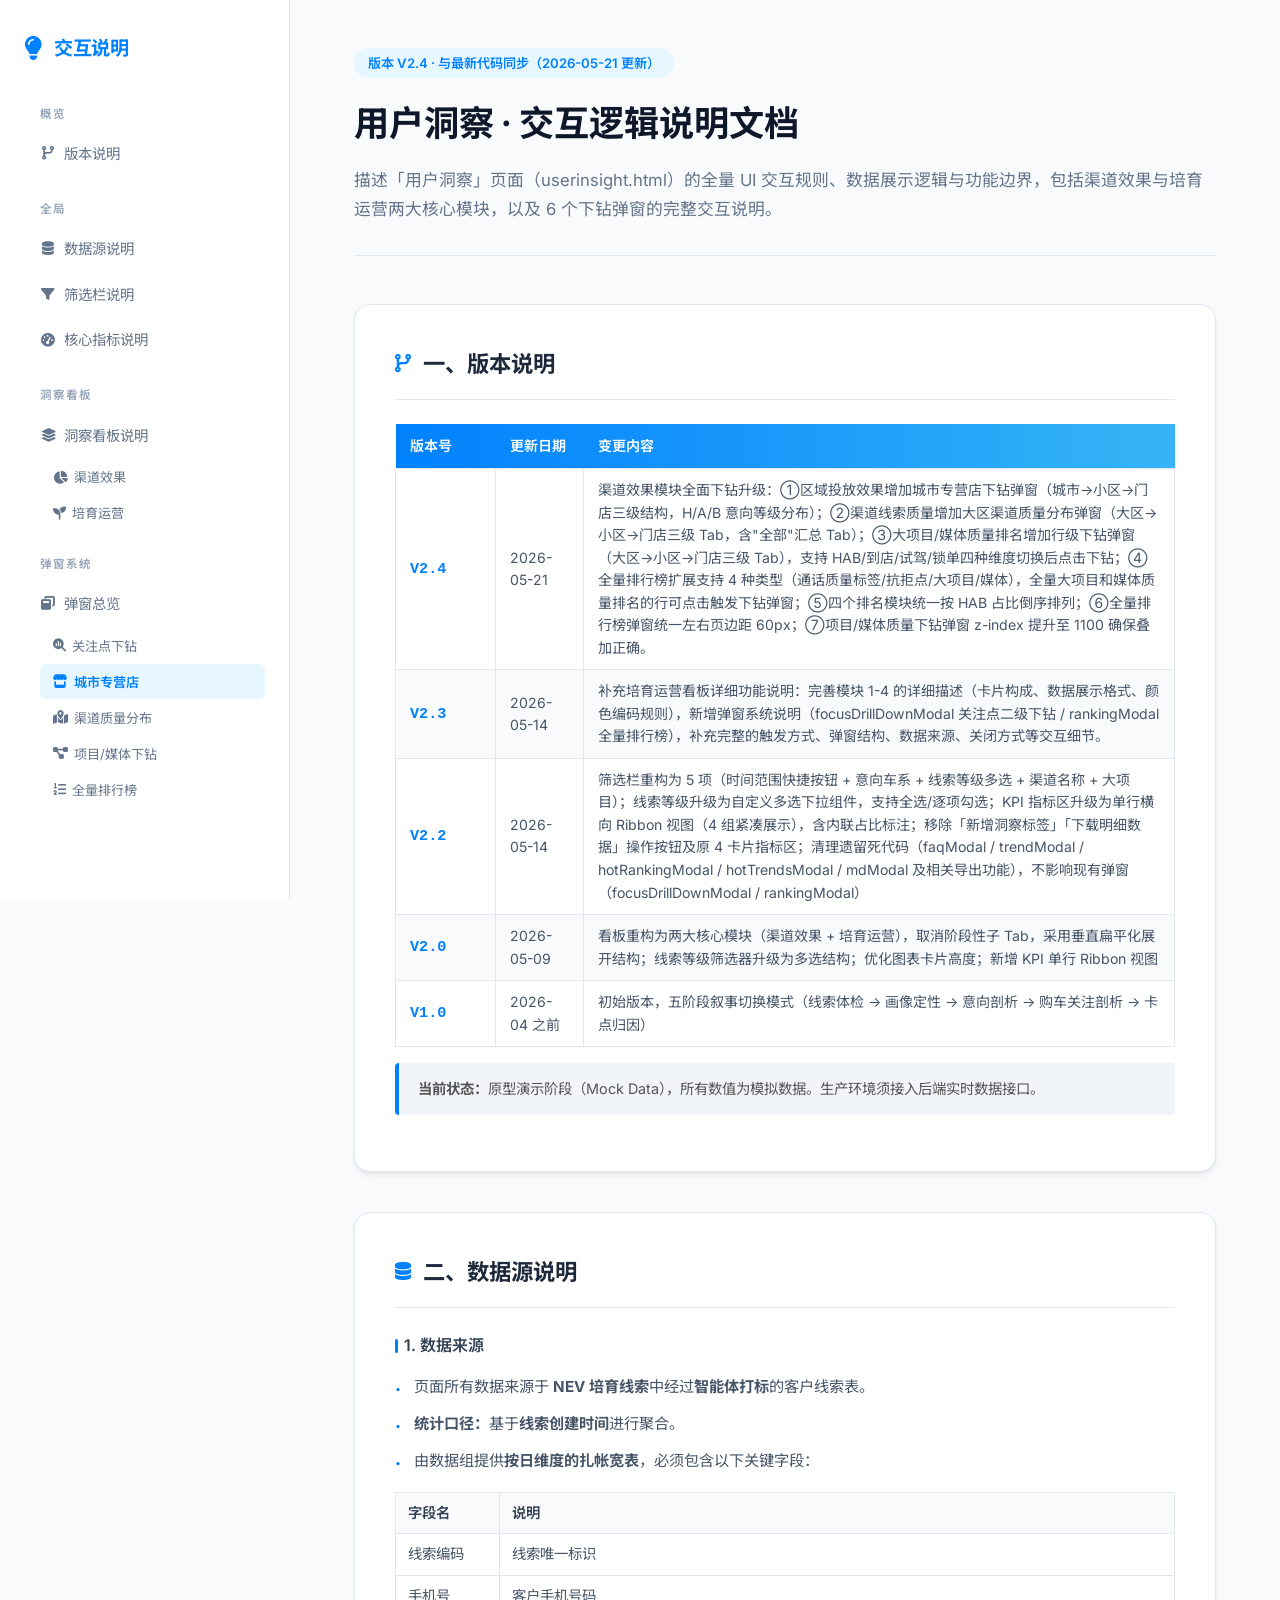
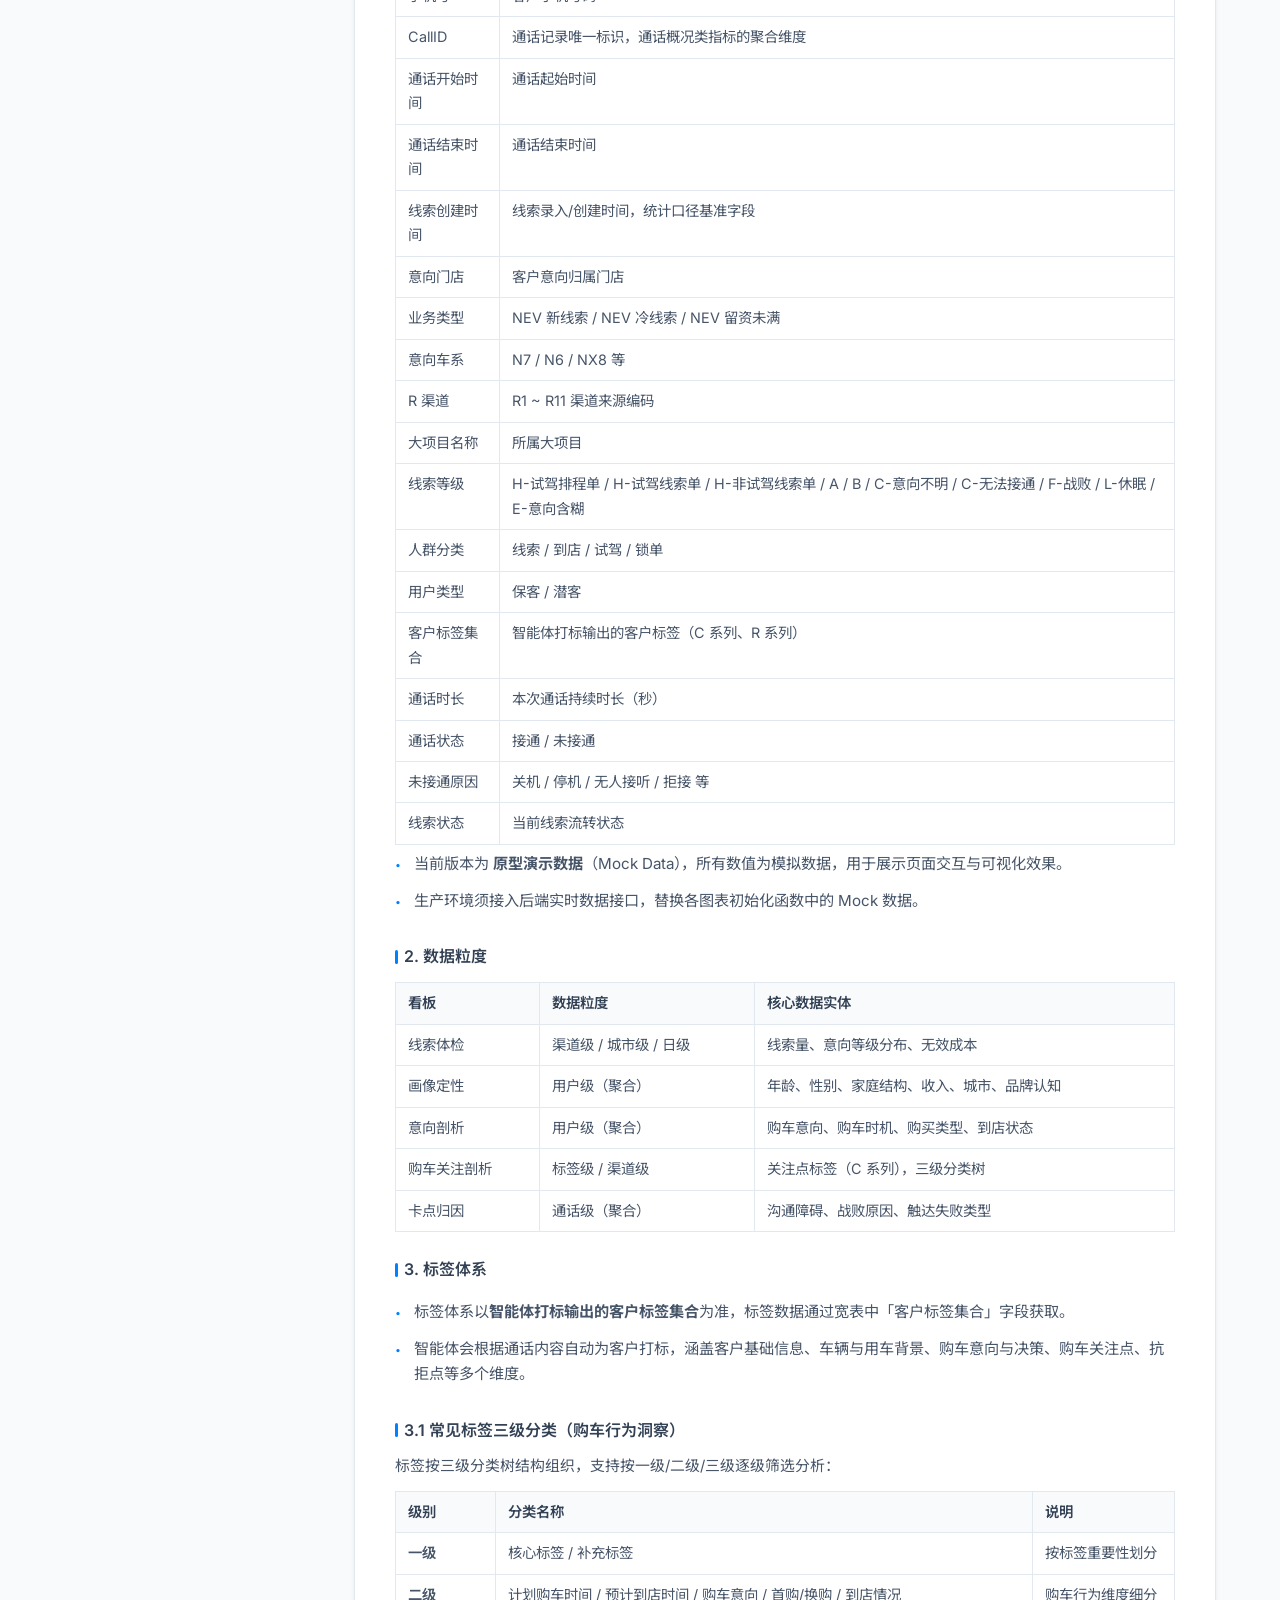
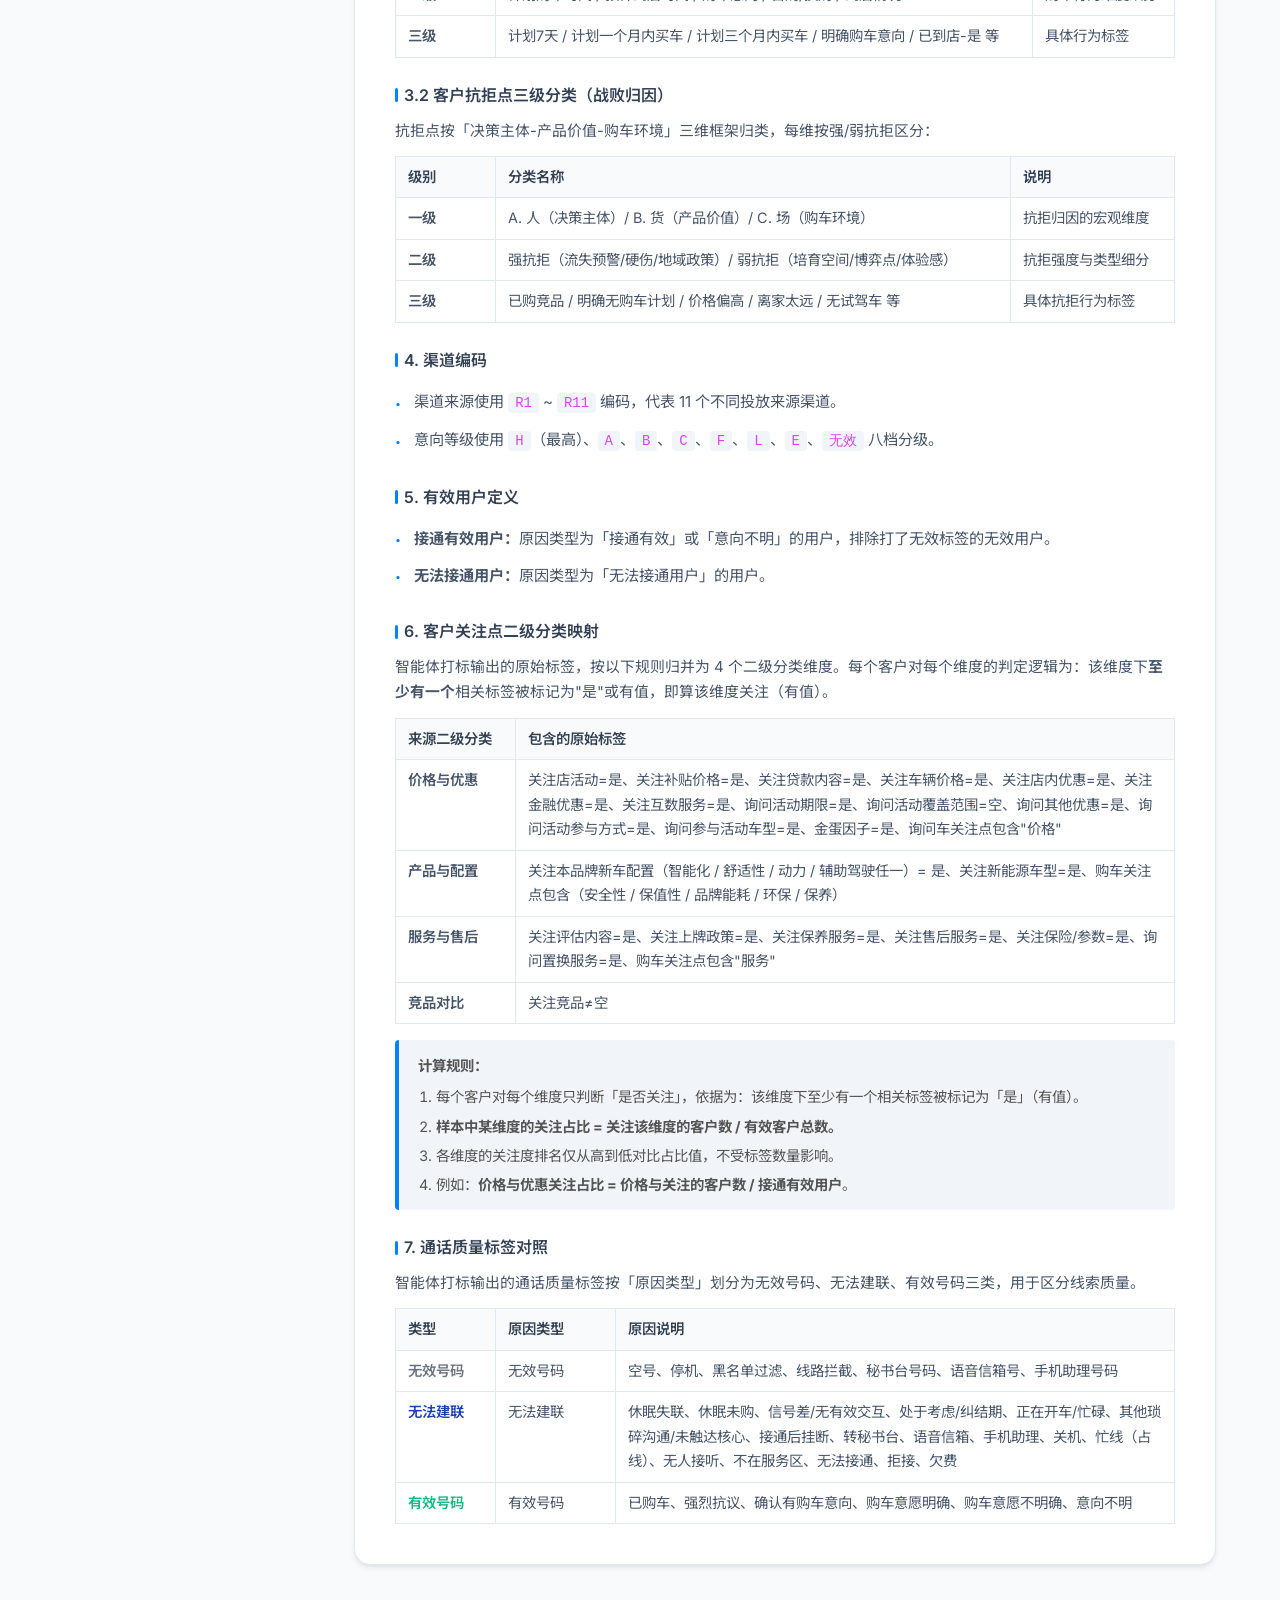
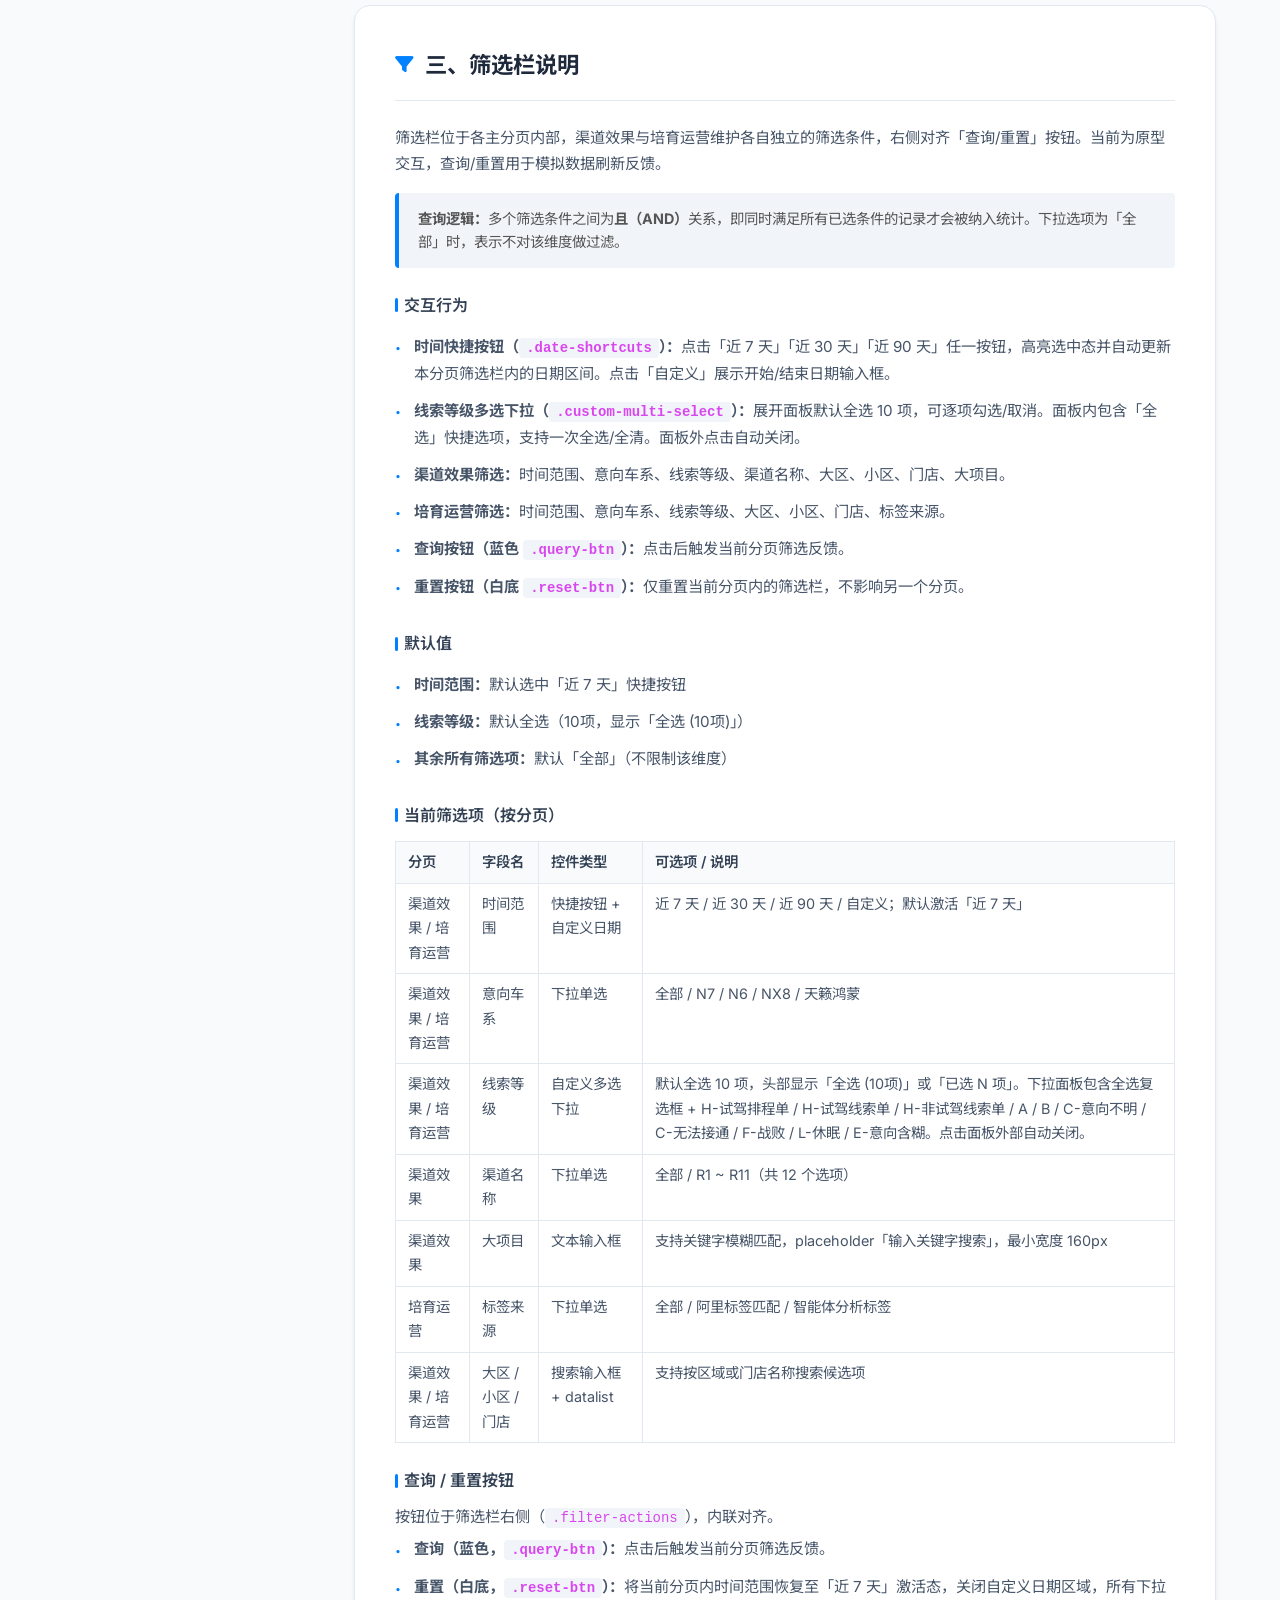
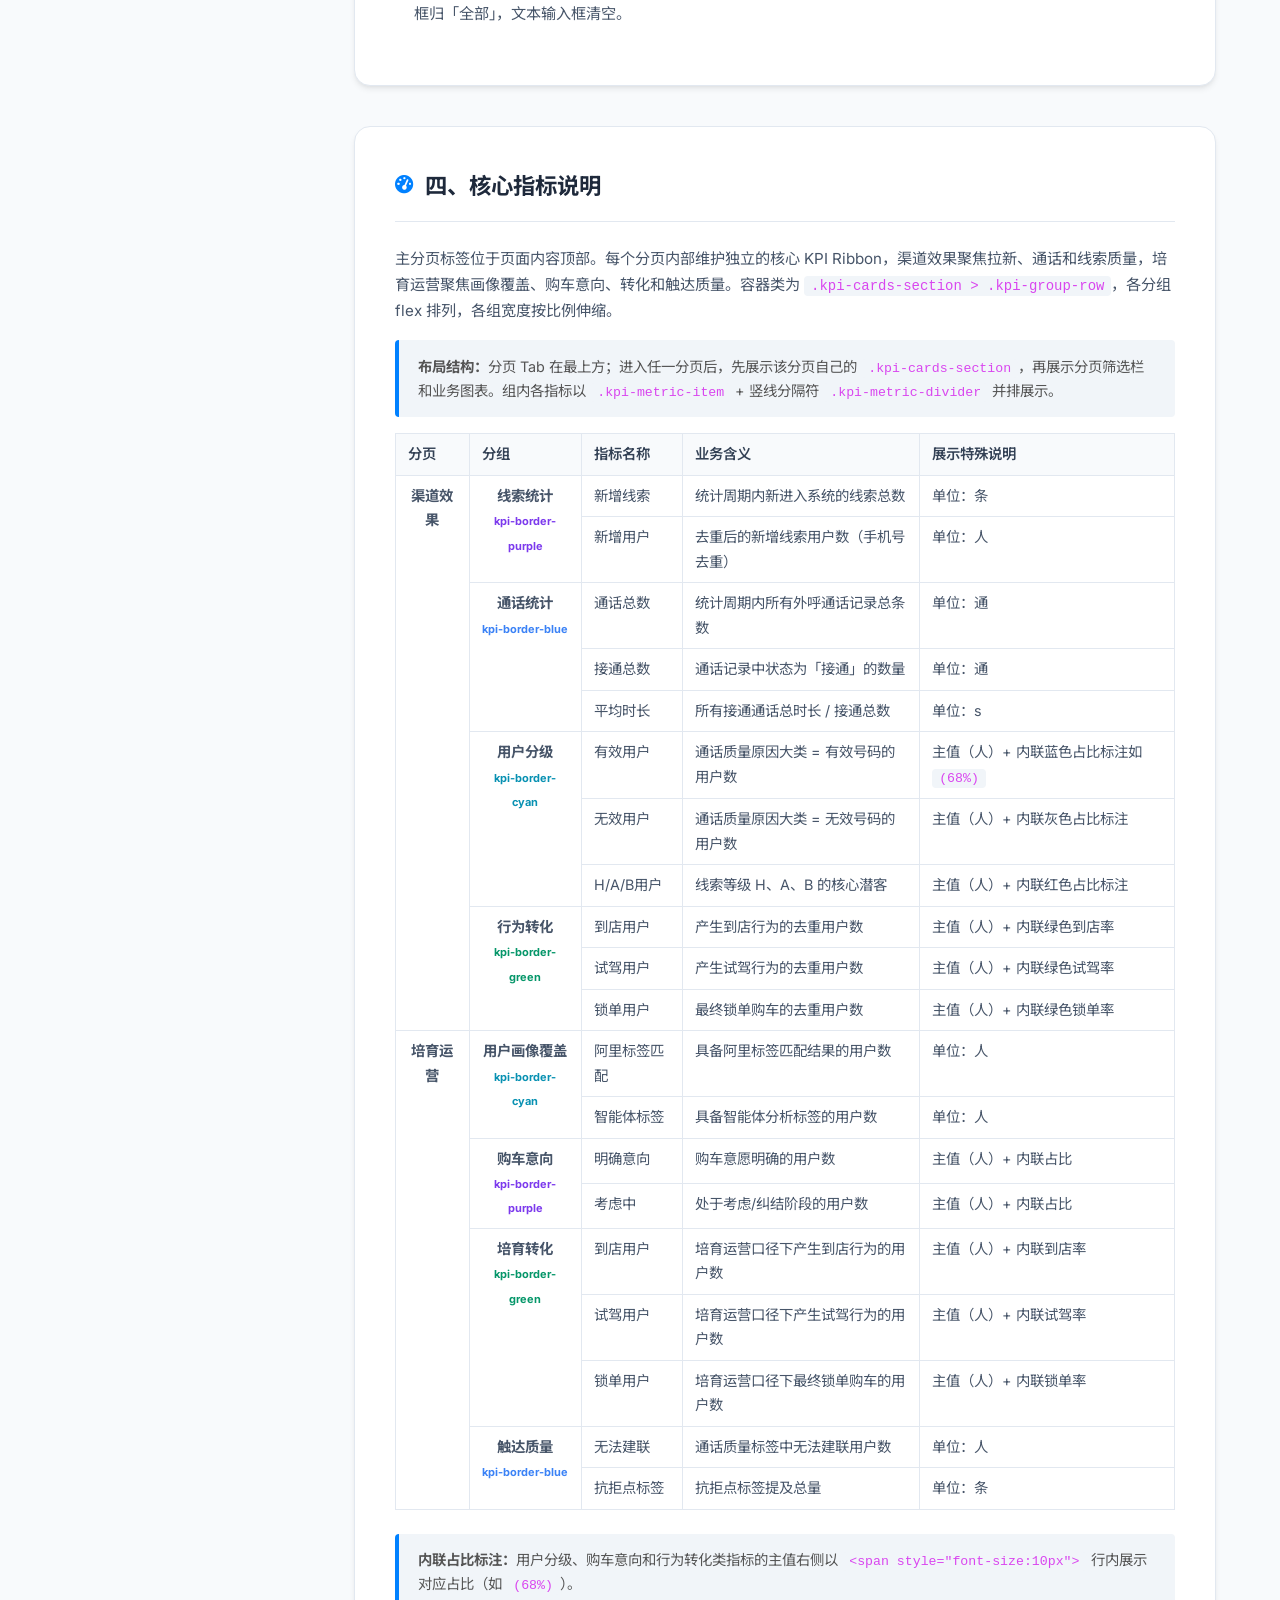
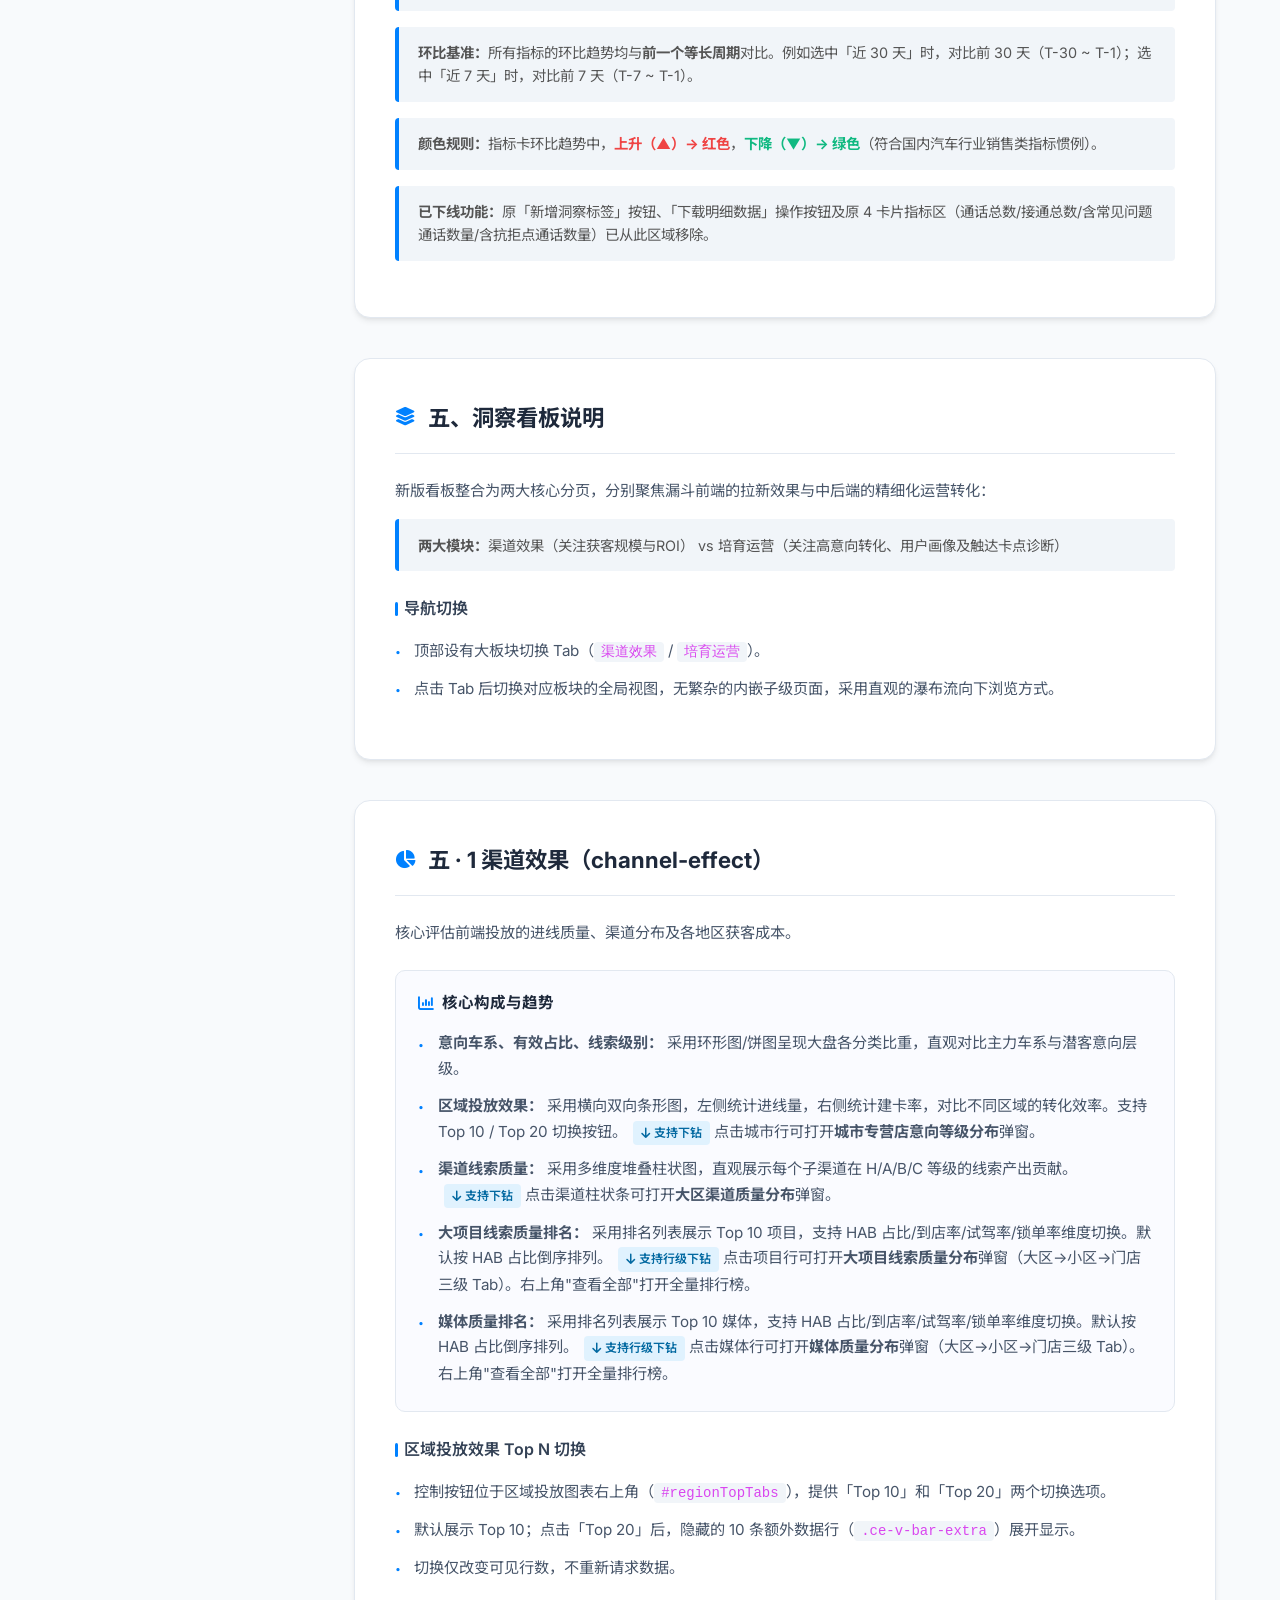
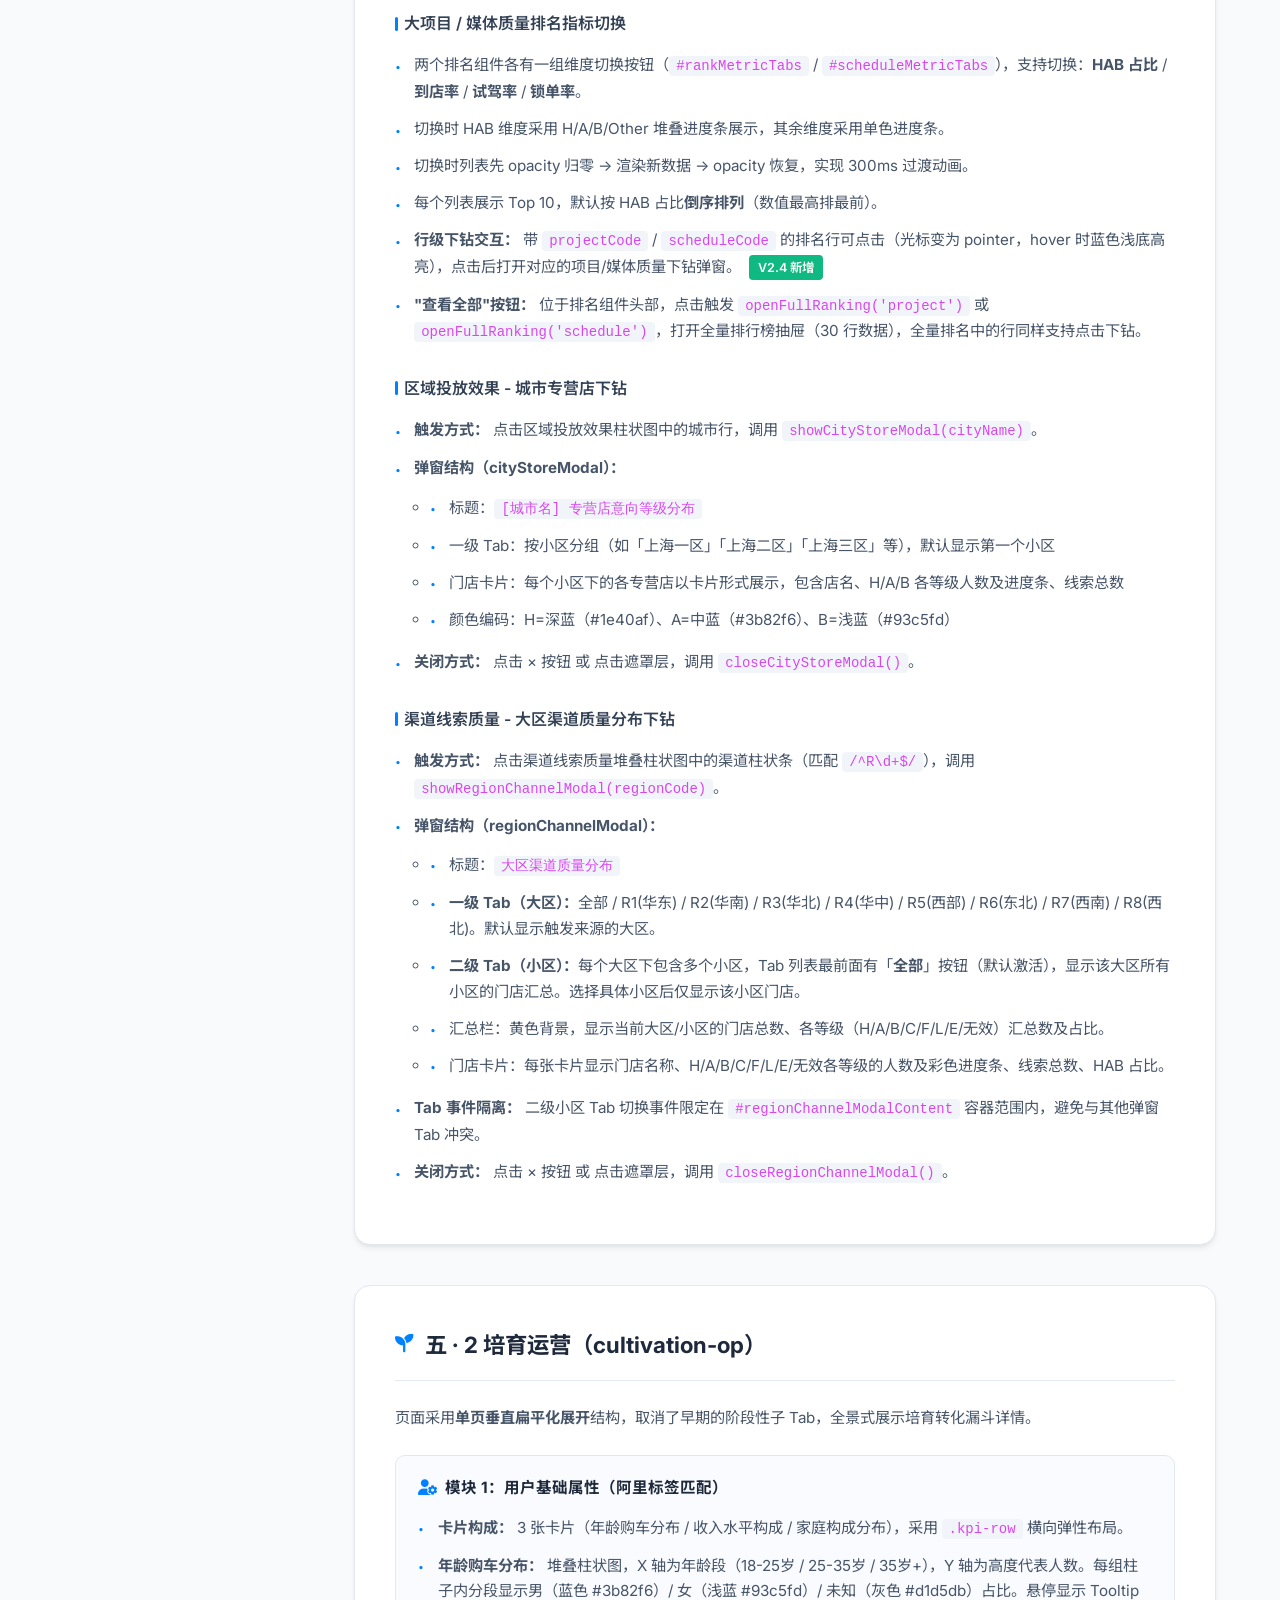
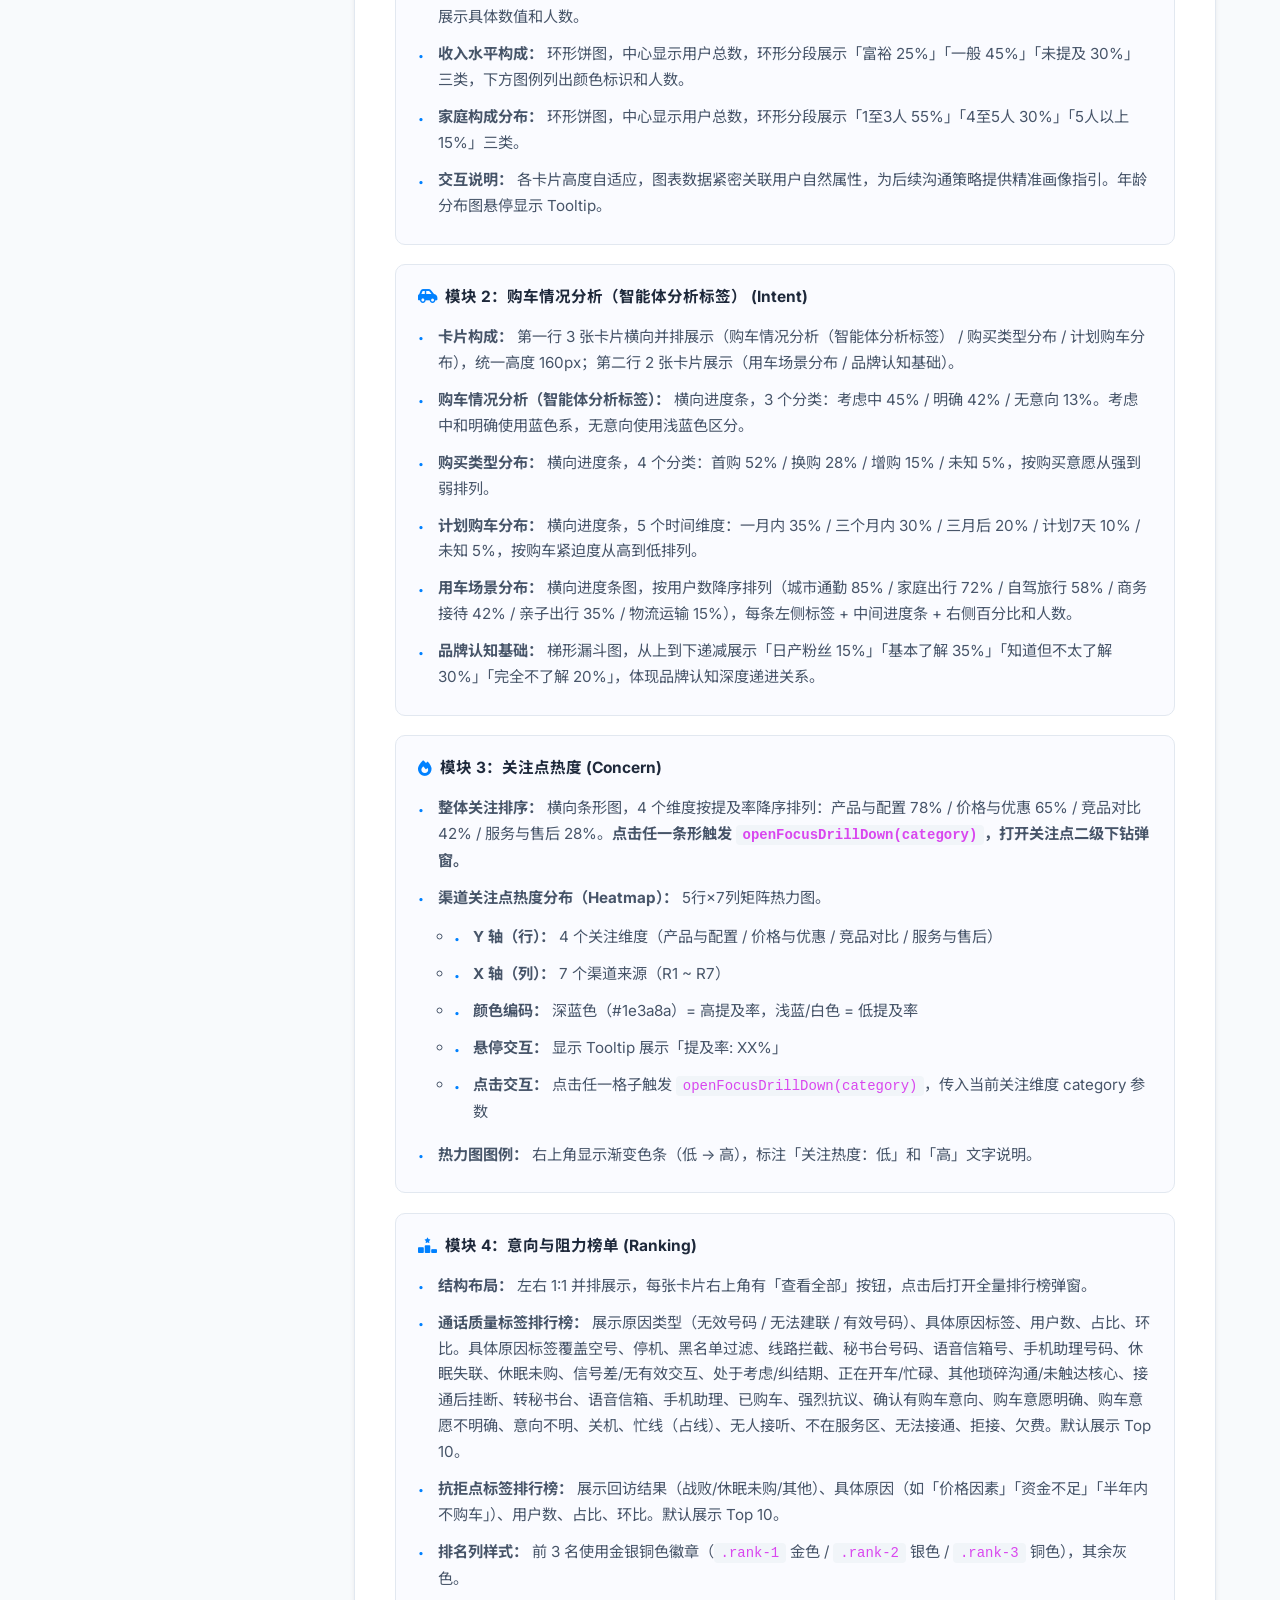
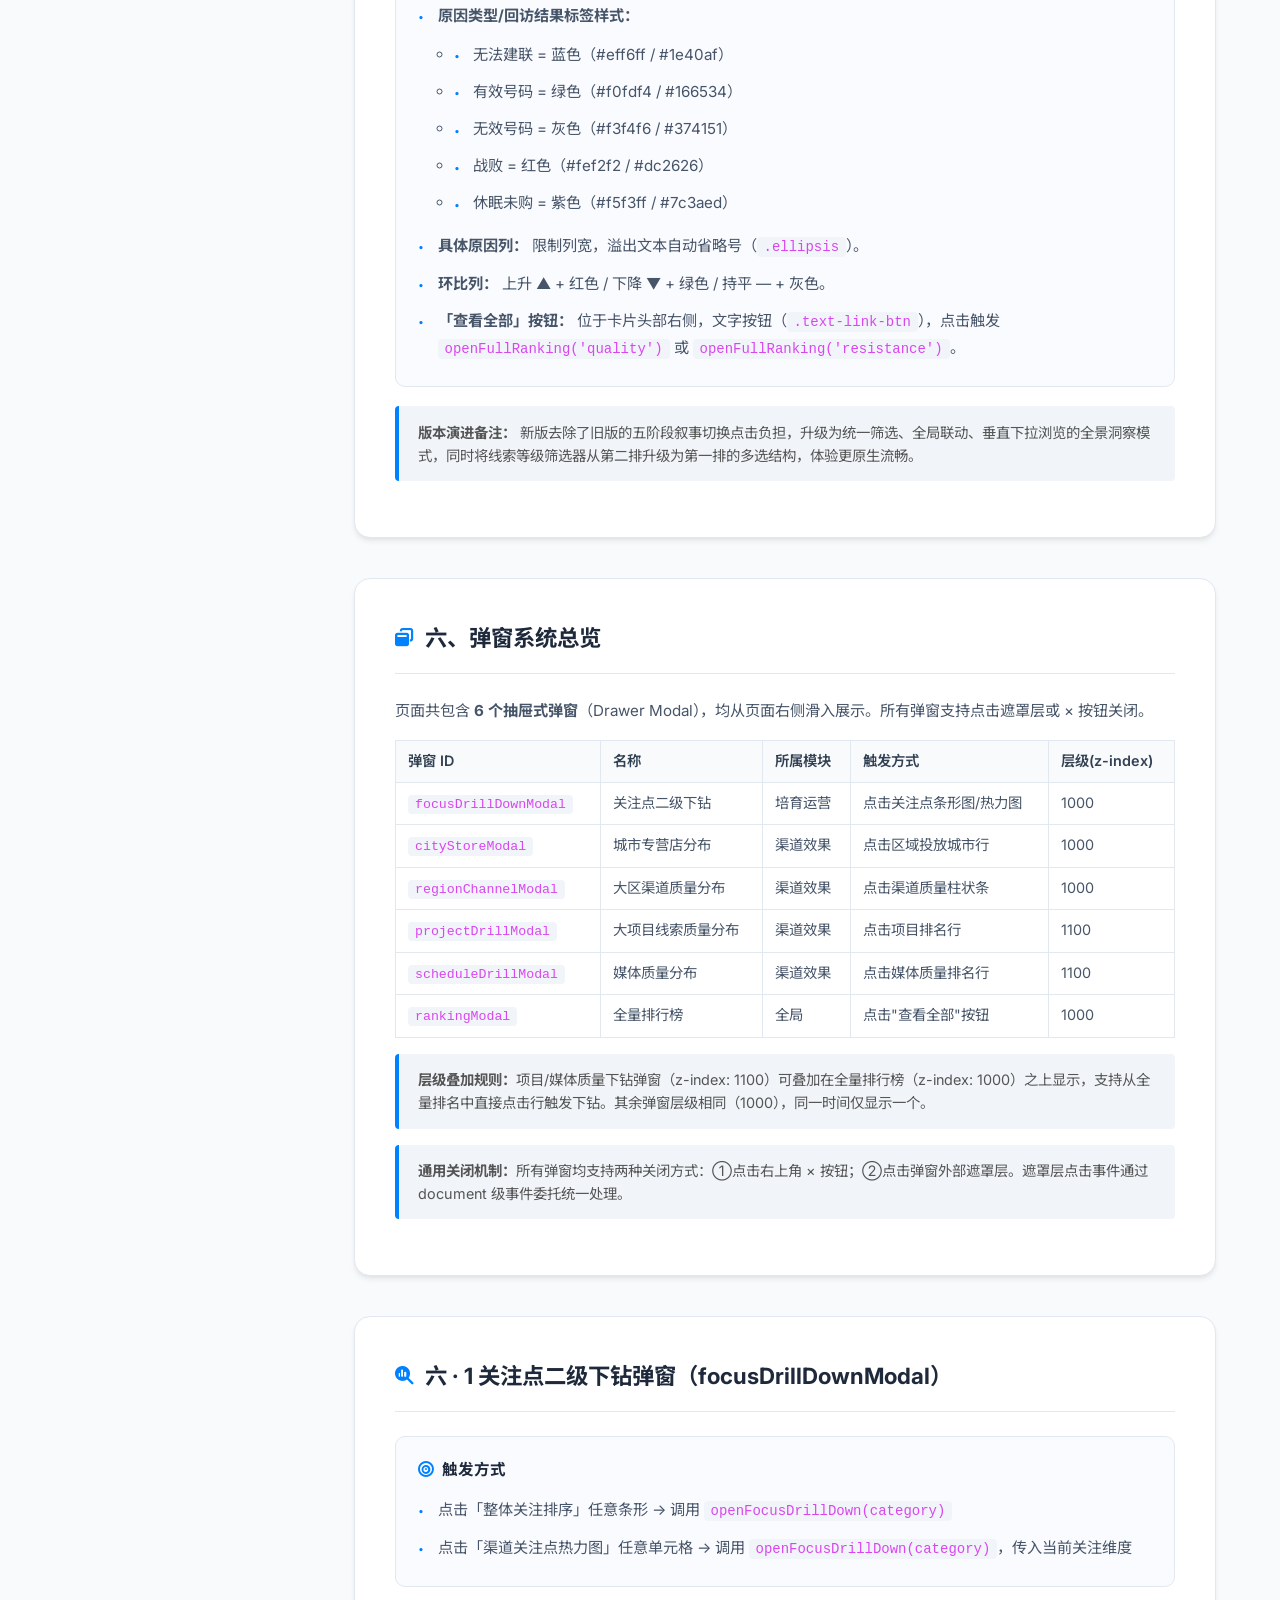
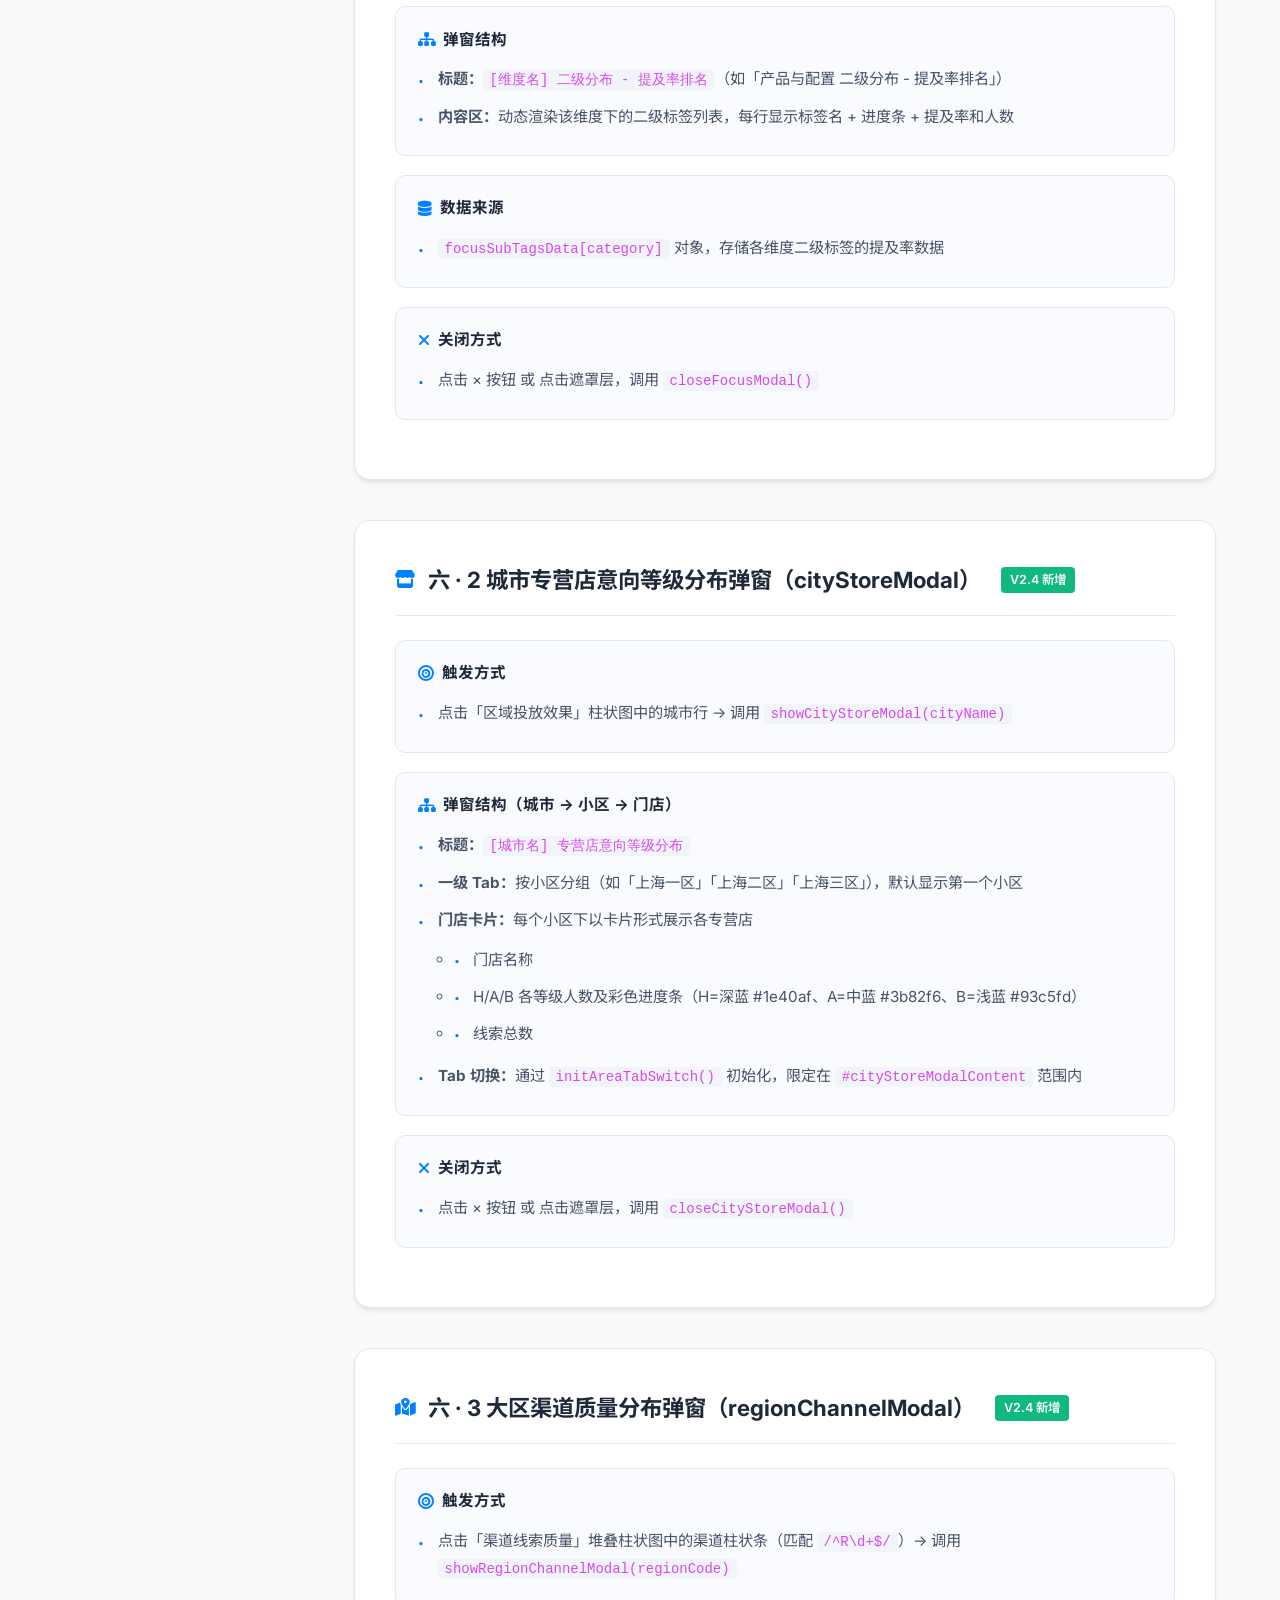
==== commit e195433d: "feat: 移除无效号码线索等级" ====
--- a/interaction_docs.html
+++ b/interaction_docs.html
@@ -496,7 +496,7 @@
                     <tr><td>意向车系</td><td>N7 / N6 / NX8 等</td></tr>
                     <tr><td>R 渠道</td><td>R1 ~ R11 渠道来源编码</td></tr>
                     <tr><td>大项目名称</td><td>所属大项目</td></tr>
-                    <tr><td>线索等级</td><td>H / A / B / C / F / L / E / 无效号码</td></tr>
+                    <tr><td>线索等级</td><td>H-试驾排程单 / H-试驾线索单 / H-非试驾线索单 / A / B / C-意向不明 / C-无法接通 / F-战败 / L-休眠 / E-意向含糊</td></tr>
                     <tr><td>人群分类</td><td>线索 / 到店 / 试驾 / 锁单</td></tr>
                     <tr><td>用户类型</td><td>保客 / 潜客</td></tr>
                     <tr><td>客户标签集合</td><td>智能体打标输出的客户标签（C 系列、R 系列）</td></tr>
@@ -657,7 +657,7 @@
             <h3 class="sub-title">交互行为</h3>
             <ul class="item-list">
                 <li><strong>时间快捷按钮（<code>.date-shortcuts</code>）：</strong>点击「近 7 天」「近 30 天」「近 90 天」任一按钮，高亮选中态并自动更新本分页筛选栏内的日期区间。点击「自定义」展示开始/结束日期输入框。</li>
-                <li><strong>线索等级多选下拉（<code>.custom-multi-select</code>）：</strong>展开面板默认全选 8 项，可逐项勾选/取消。面板内包含「全选」快捷选项，支持一次全选/全清。面板外点击自动关闭。</li>
+                <li><strong>线索等级多选下拉（<code>.custom-multi-select</code>）：</strong>展开面板默认全选 10 项，可逐项勾选/取消。面板内包含「全选」快捷选项，支持一次全选/全清。面板外点击自动关闭。</li>
                 <li><strong>渠道效果筛选：</strong>时间范围、意向车系、线索等级、渠道名称、大区、小区、门店、大项目。</li>
                 <li><strong>培育运营筛选：</strong>时间范围、意向车系、线索等级、大区、小区、门店、标签来源。</li>
                 <li><strong>查询按钮（蓝色 <code>.query-btn</code>）：</strong>点击后触发当前分页筛选反馈。</li>
@@ -667,7 +667,7 @@
             <h3 class="sub-title">默认值</h3>
             <ul class="item-list">
                 <li><strong>时间范围：</strong>默认选中「近 7 天」快捷按钮</li>
-                <li><strong>线索等级：</strong>默认全选（8项，显示「全选 (8项)」）</li>
+                <li><strong>线索等级：</strong>默认全选（10项，显示「全选 (10项)」）</li>
                 <li><strong>其余所有筛选项：</strong>默认「全部」（不限制该维度）</li>
             </ul>
 
@@ -691,7 +691,7 @@
                         <td>渠道效果 / 培育运营</td>
                         <td>线索等级</td>
                         <td>自定义多选下拉</td>
-                        <td>默认全选 8 项，头部显示「全选 (8项)」或「已选 N 项」。下拉面板包含全选复选框 + H / A / B / C / F / L / E / 无效号码。点击面板外部自动关闭。</td>
+                        <td>默认全选 10 项，头部显示「全选 (10项)」或「已选 N 项」。下拉面板包含全选复选框 + H-试驾排程单 / H-试驾线索单 / H-非试驾线索单 / A / B / C-意向不明 / C-无法接通 / F-战败 / L-休眠 / E-意向含糊。点击面板外部自动关闭。</td>
                     </tr>
                     <tr>
                         <td>渠道效果</td>
@@ -747,8 +747,8 @@
                     <tr><td>接通总数</td><td>通话记录中状态为「接通」的数量</td><td>单位：通</td></tr>
                     <tr><td>平均时长</td><td>所有接通通话总时长 / 接通总数</td><td>单位：s</td></tr>
 
-                    <tr><td rowspan="3" style="font-weight:700; text-align:center;">用户分级<br><span style="font-size:11px;color:#0891b2;">kpi-border-cyan</span></td><td>有效用户</td><td>线索级别 ≠ 无效号码的用户数</td><td>主值（人）+ 内联蓝色占比标注如 <code>(68%)</code></td></tr>
-                    <tr><td>无效用户</td><td>线索级别 = 无效号码的用户数</td><td>主值（人）+ 内联灰色占比标注</td></tr>
+                    <tr><td rowspan="3" style="font-weight:700; text-align:center;">用户分级<br><span style="font-size:11px;color:#0891b2;">kpi-border-cyan</span></td><td>有效用户</td><td>通话质量原因大类 = 有效号码的用户数</td><td>主值（人）+ 内联蓝色占比标注如 <code>(68%)</code></td></tr>
+                    <tr><td>无效用户</td><td>通话质量原因大类 = 无效号码的用户数</td><td>主值（人）+ 内联灰色占比标注</td></tr>
                     <tr><td>H/A/B用户</td><td>线索等级 H、A、B 的核心潜客</td><td>主值（人）+ 内联红色占比标注</td></tr>
 
                     <tr><td rowspan="3" style="font-weight:700; text-align:center;">行为转化<br><span style="font-size:11px;color:#059669;">kpi-border-green</span></td><td>到店用户</td><td>产生到店行为的去重用户数</td><td>主值（人）+ 内联绿色到店率</td></tr>
@@ -1213,7 +1213,7 @@
 
         <!-- Footer -->
         <div class="doc-footer">
-            <p>用户洞察 · 交互逻辑说明文档 · V2.4 &nbsp;|&nbsp; 与 userinsight.html + script.js + style.css 代码同步 &nbsp;|&nbsp; 更新于 2026-05-21</p>
+            <p>用户洞察 · 交互逻辑说明文档 · V2.5 &nbsp;|&nbsp; 与 userinsight.html + script.js + style.css 代码同步 &nbsp;|&nbsp; 更新于 2026-06-02</p>
         </div>
 
     </main>
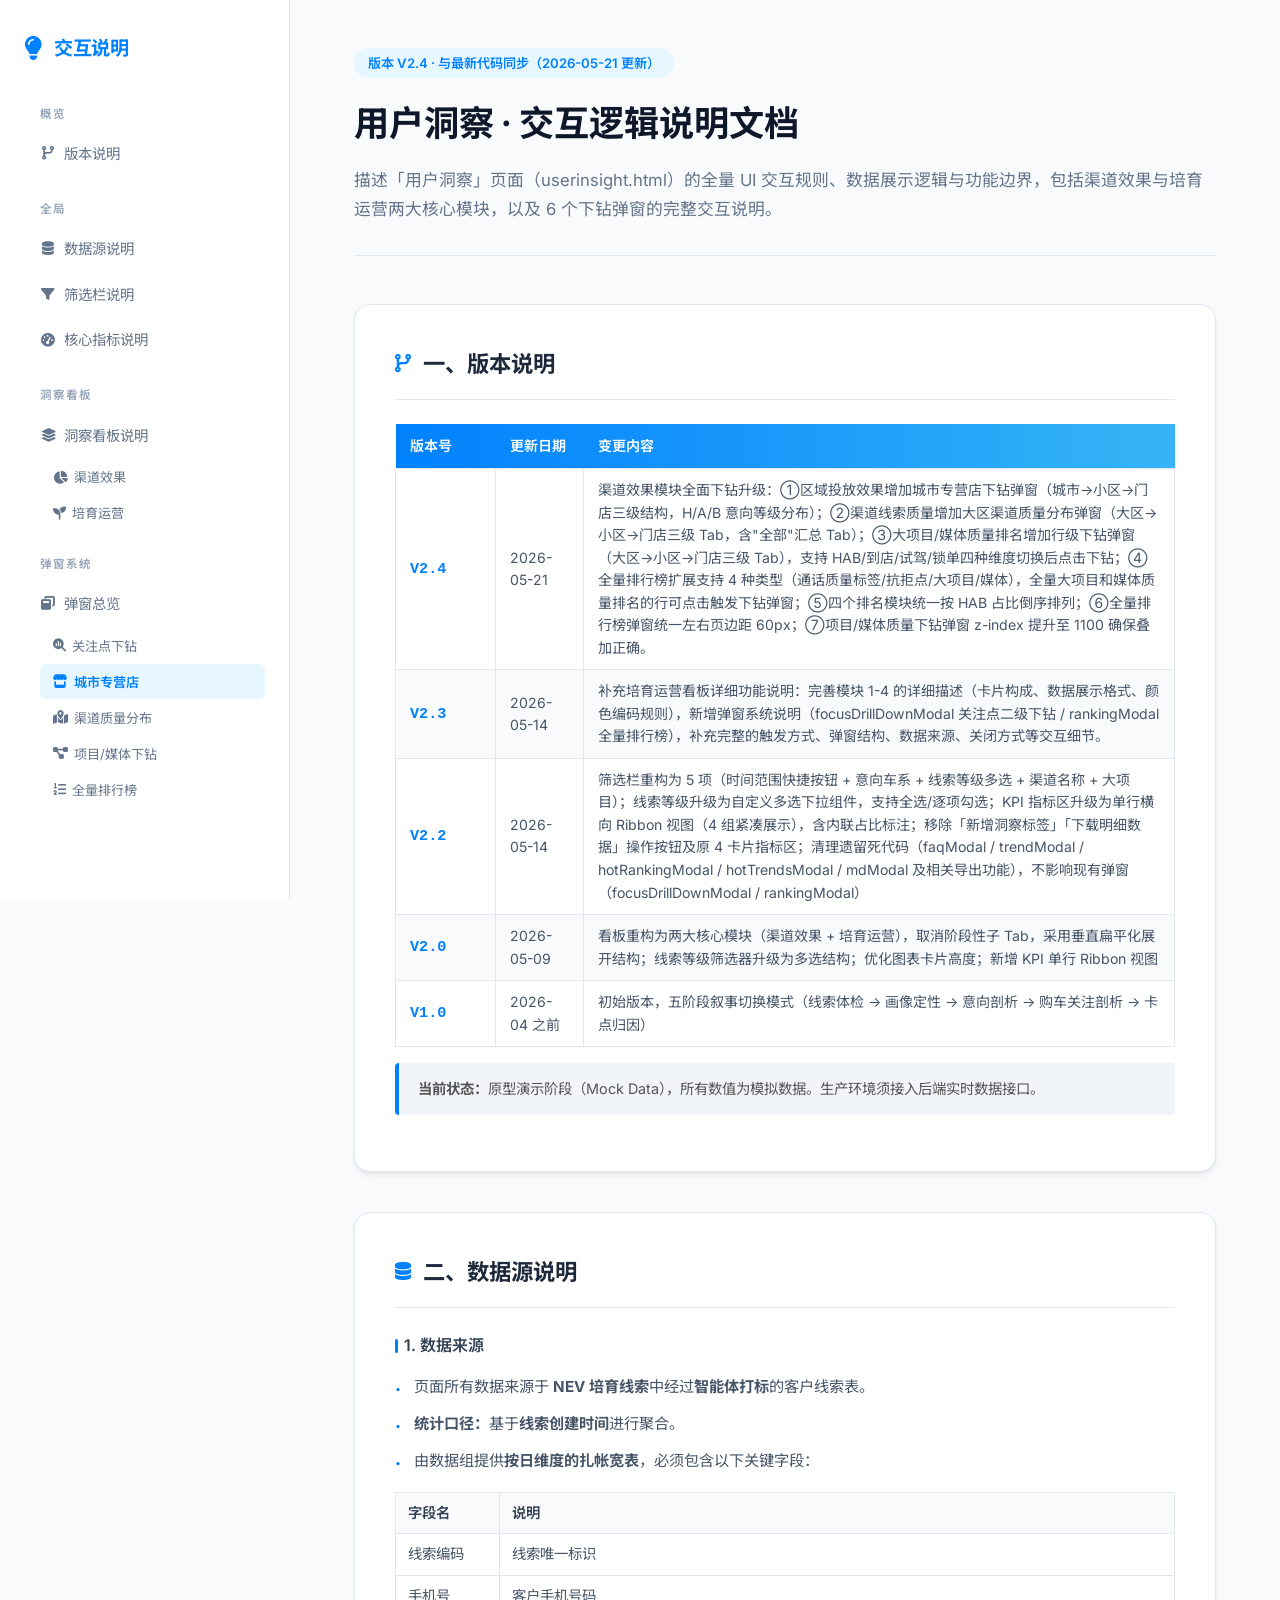
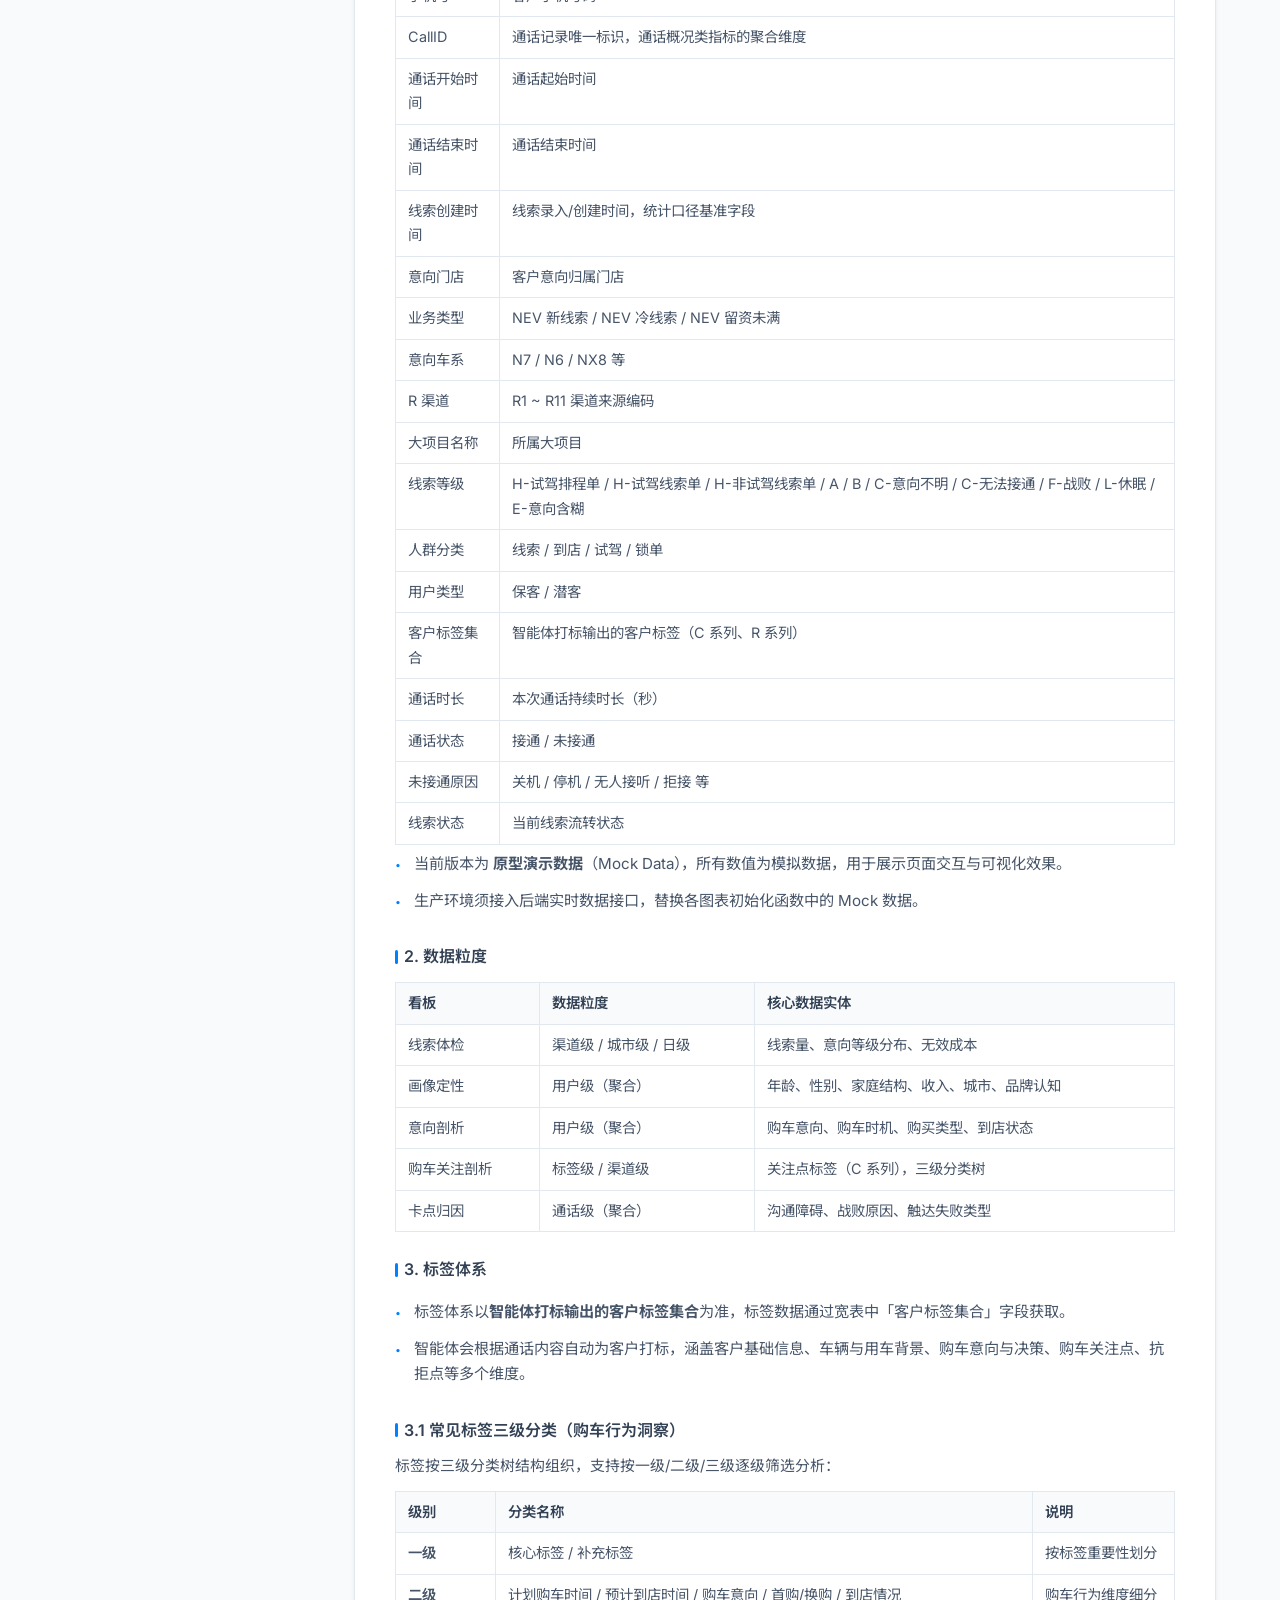
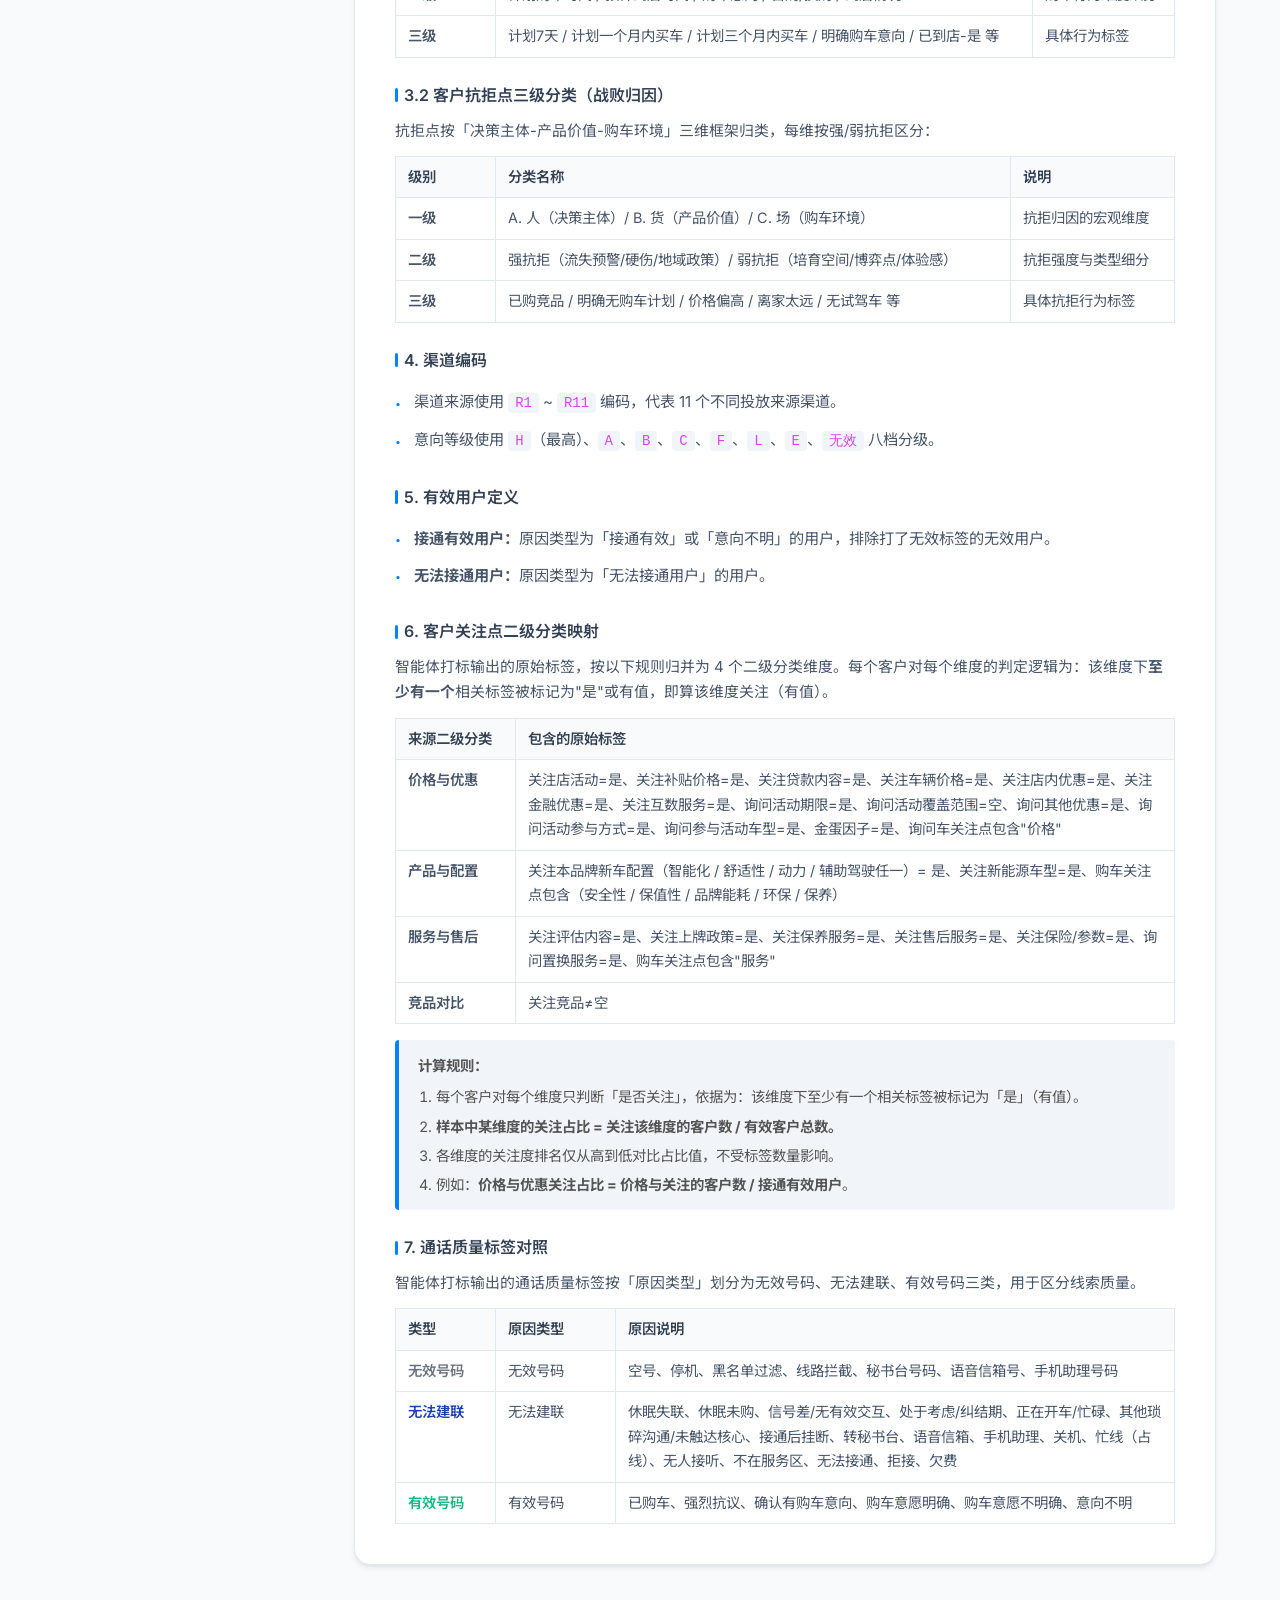
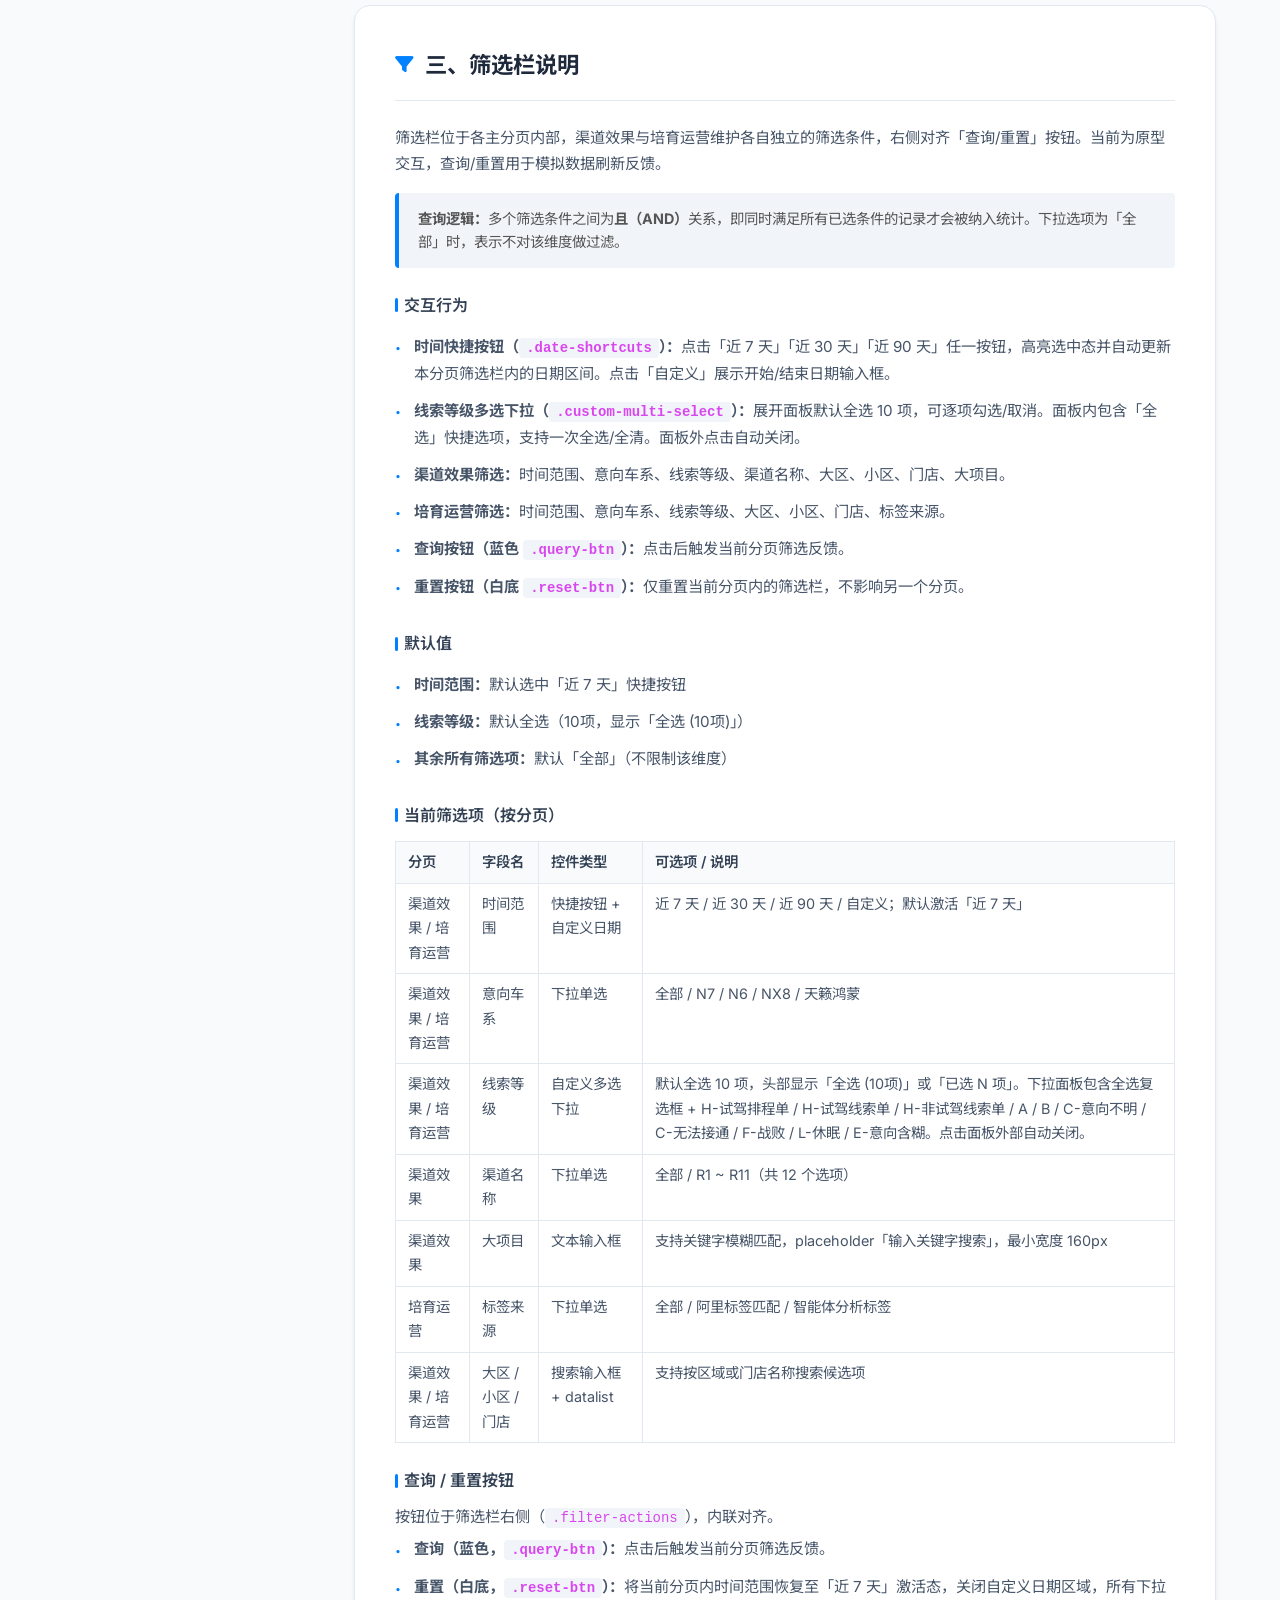
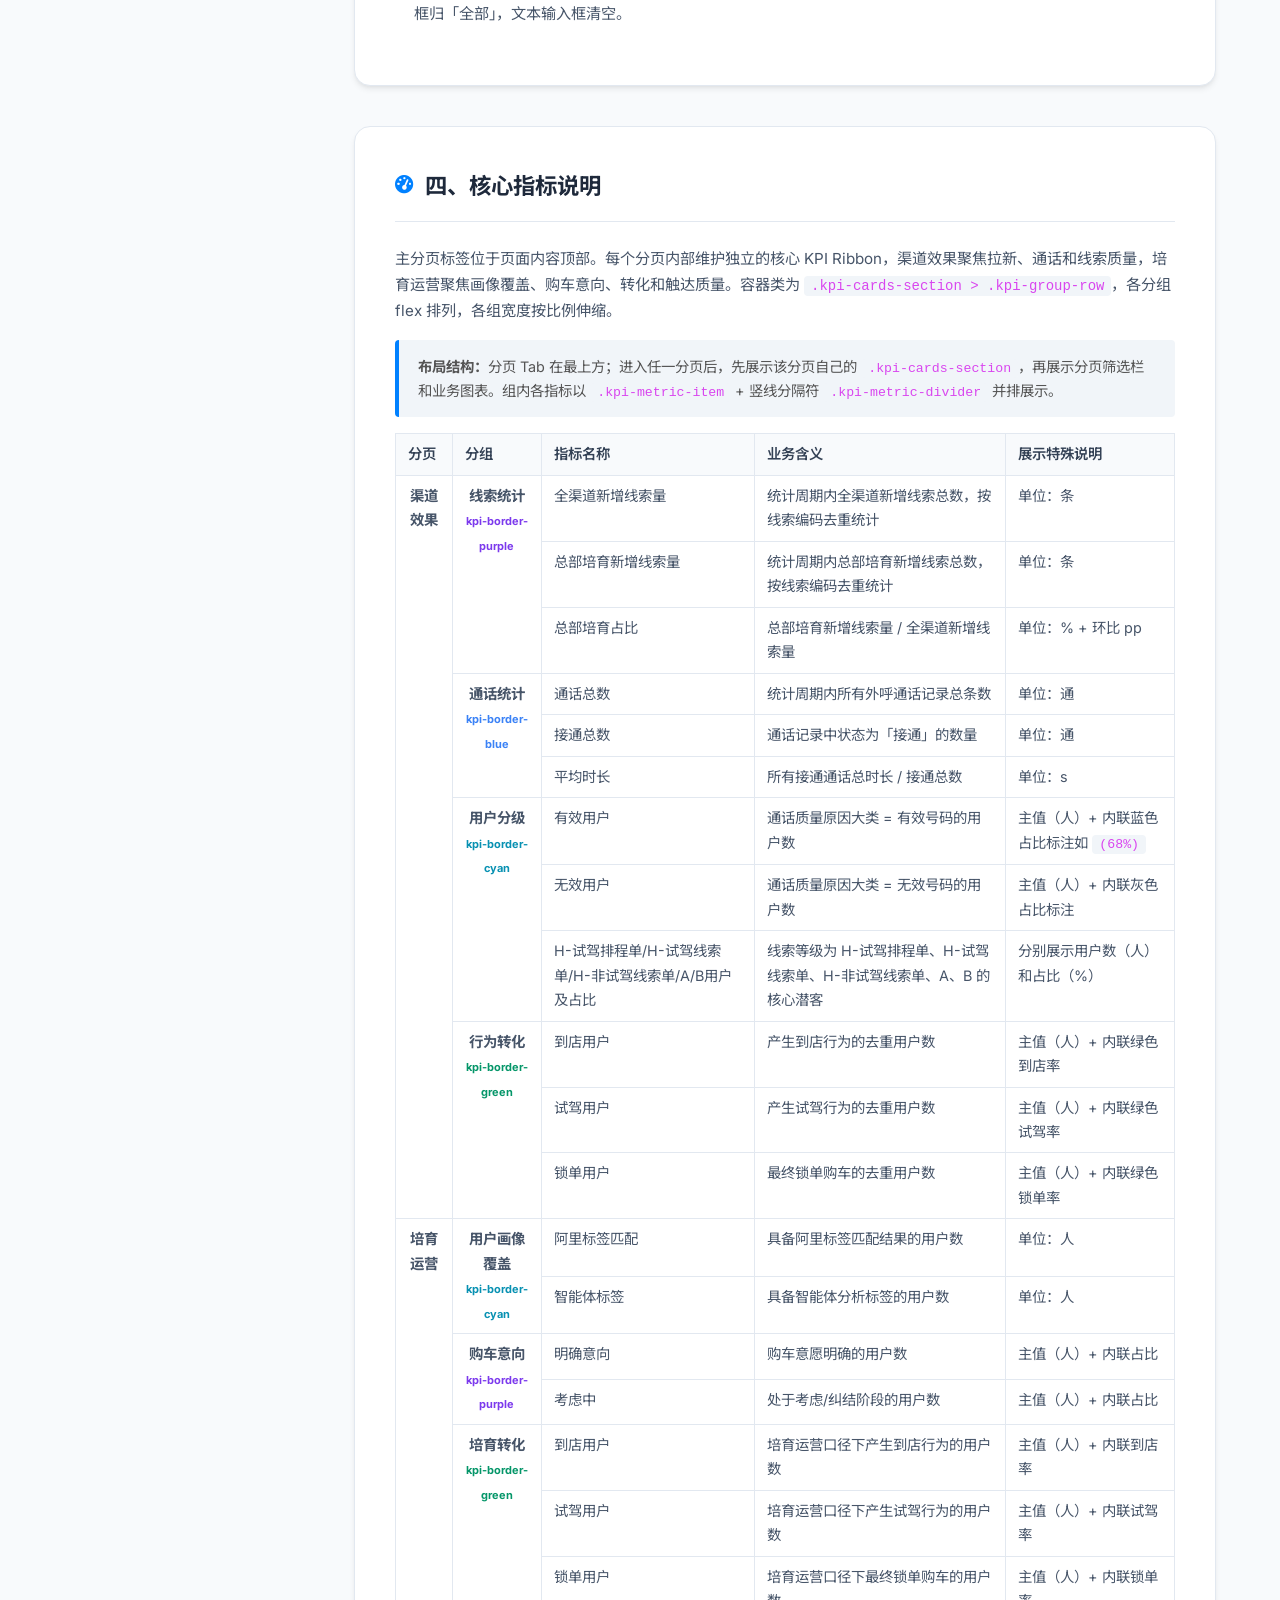
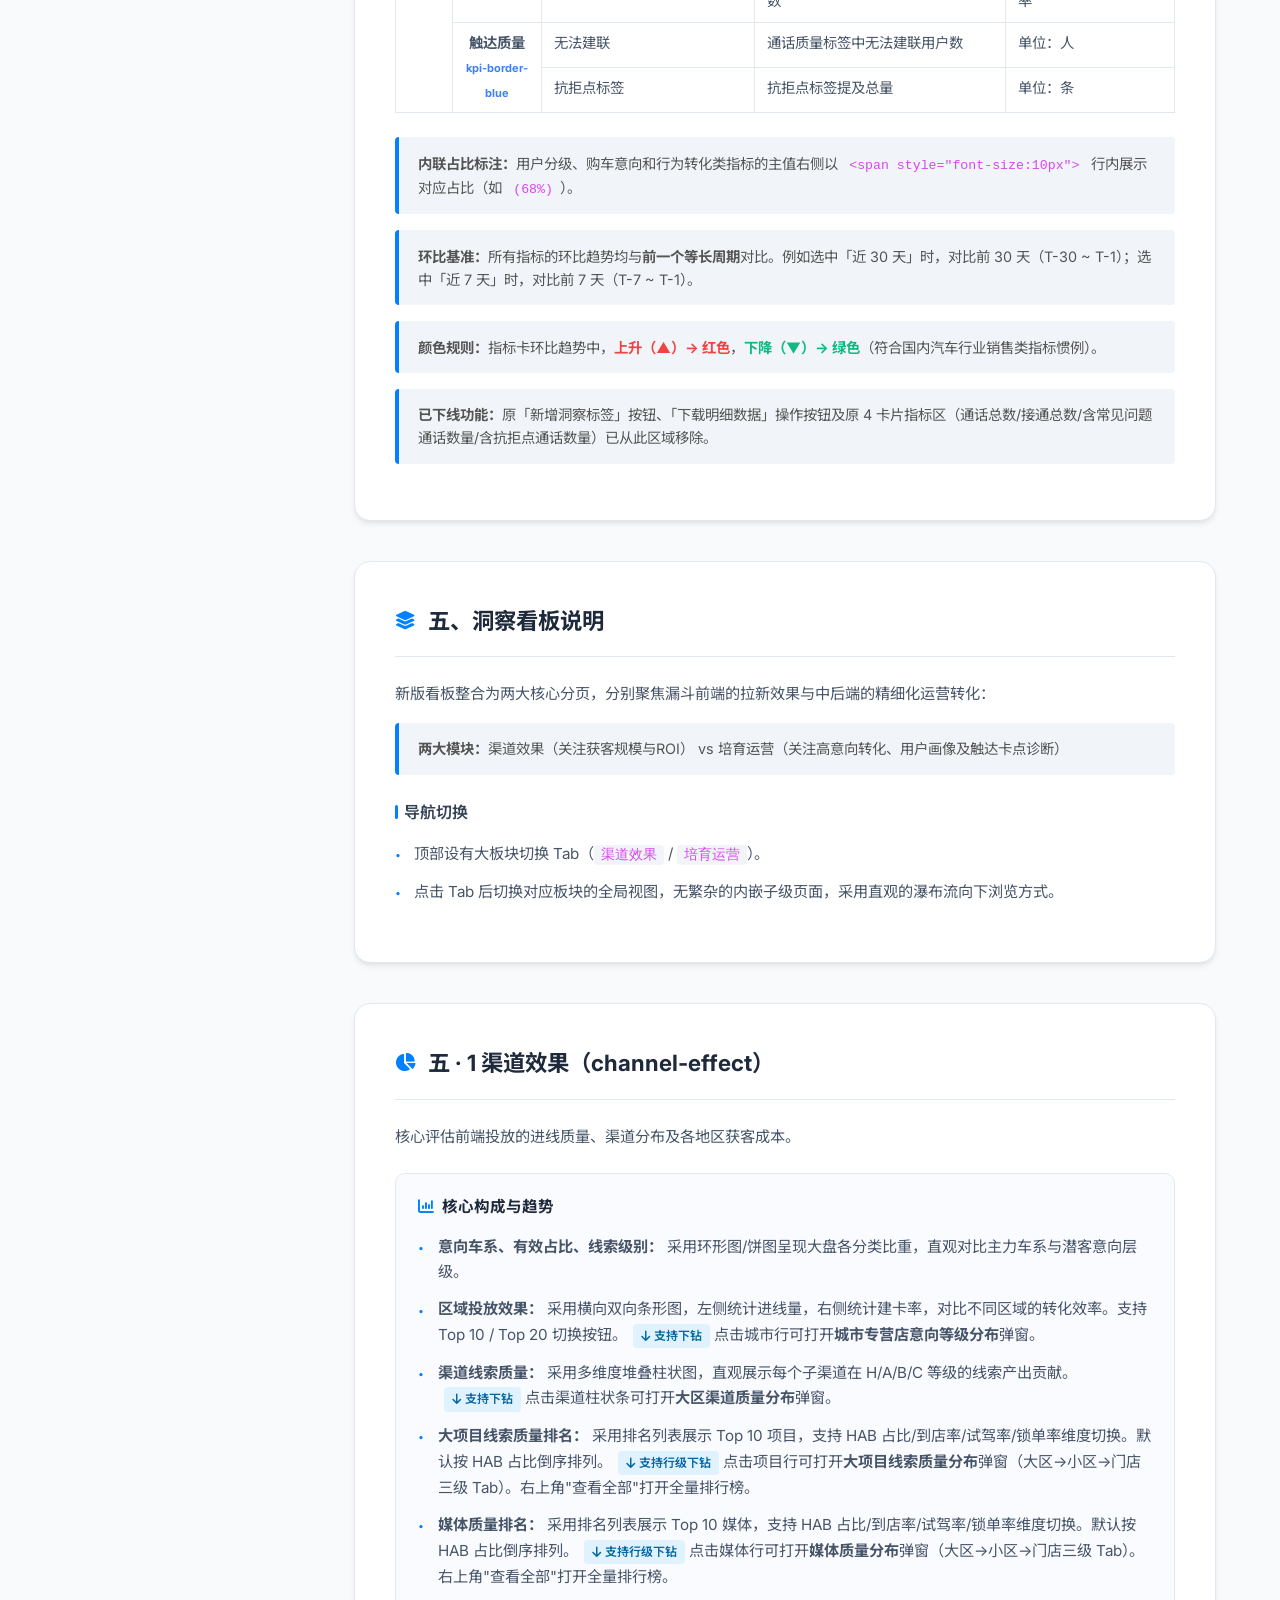
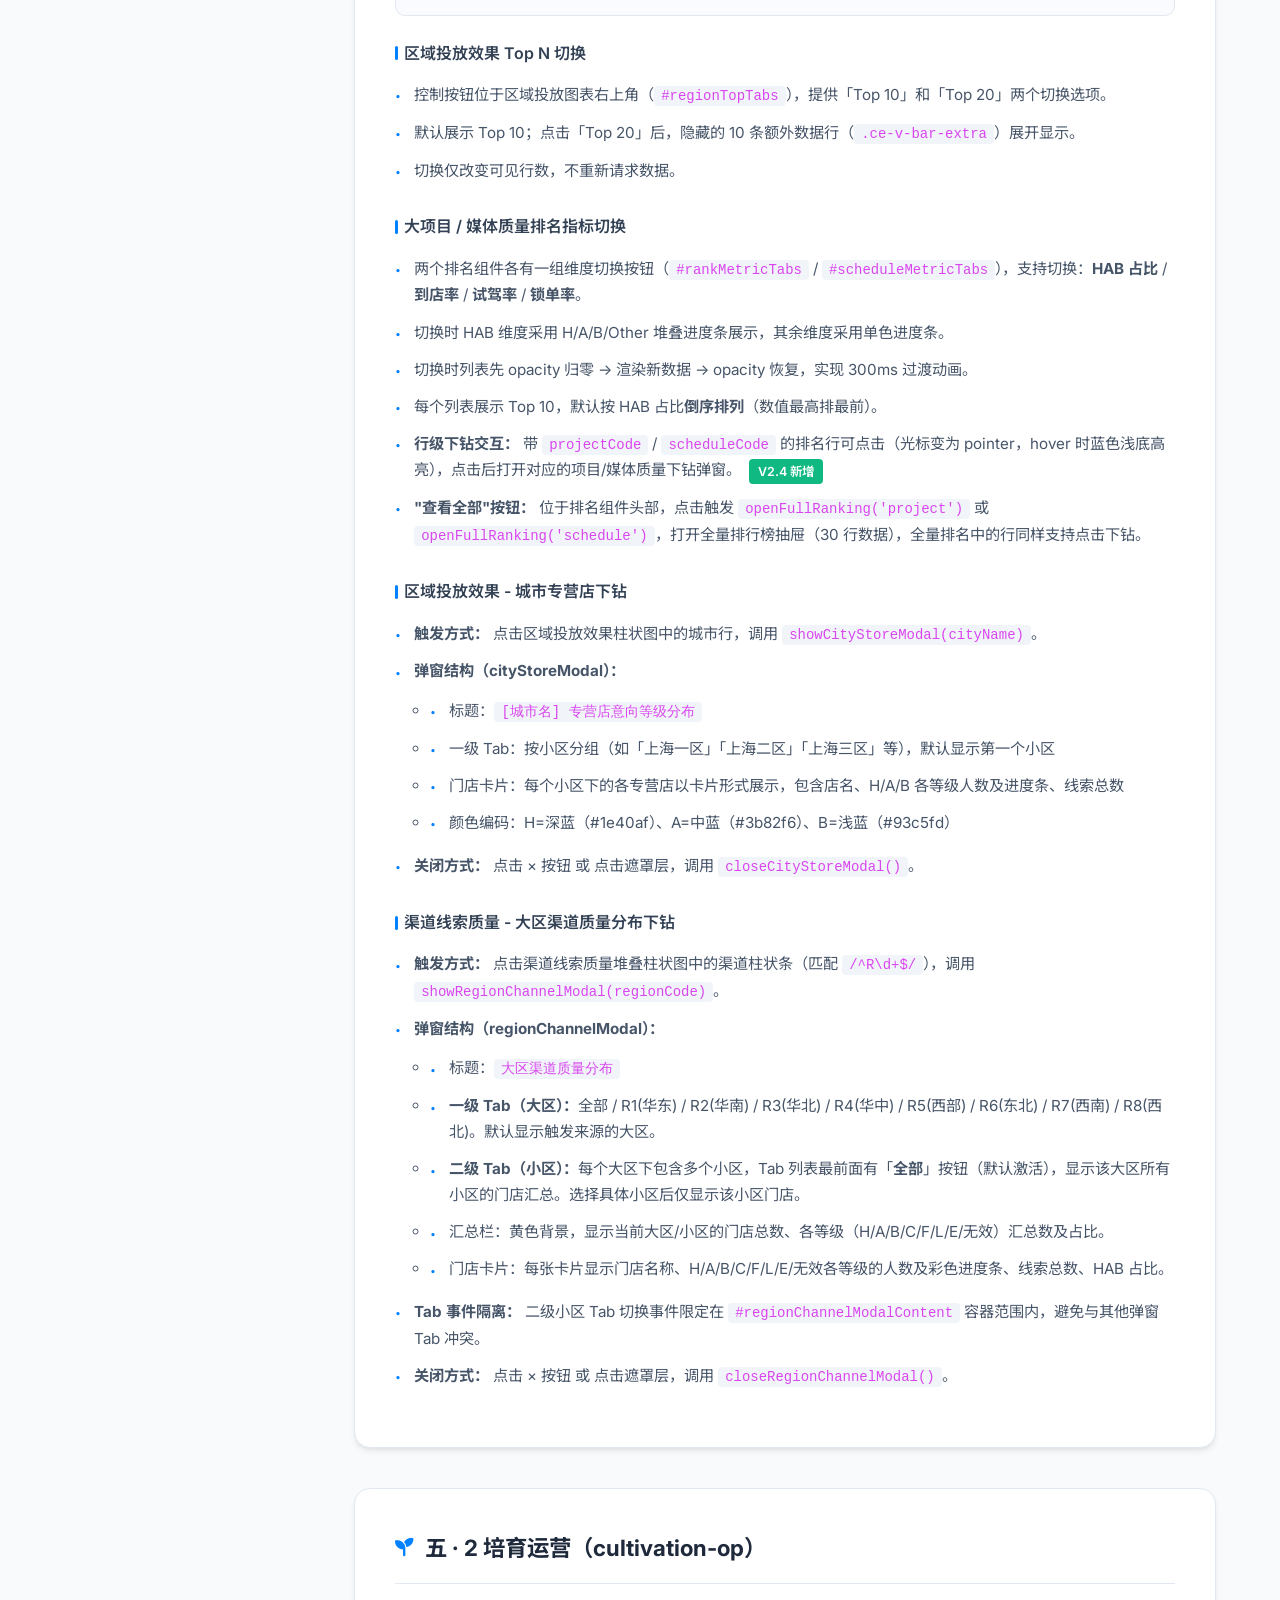
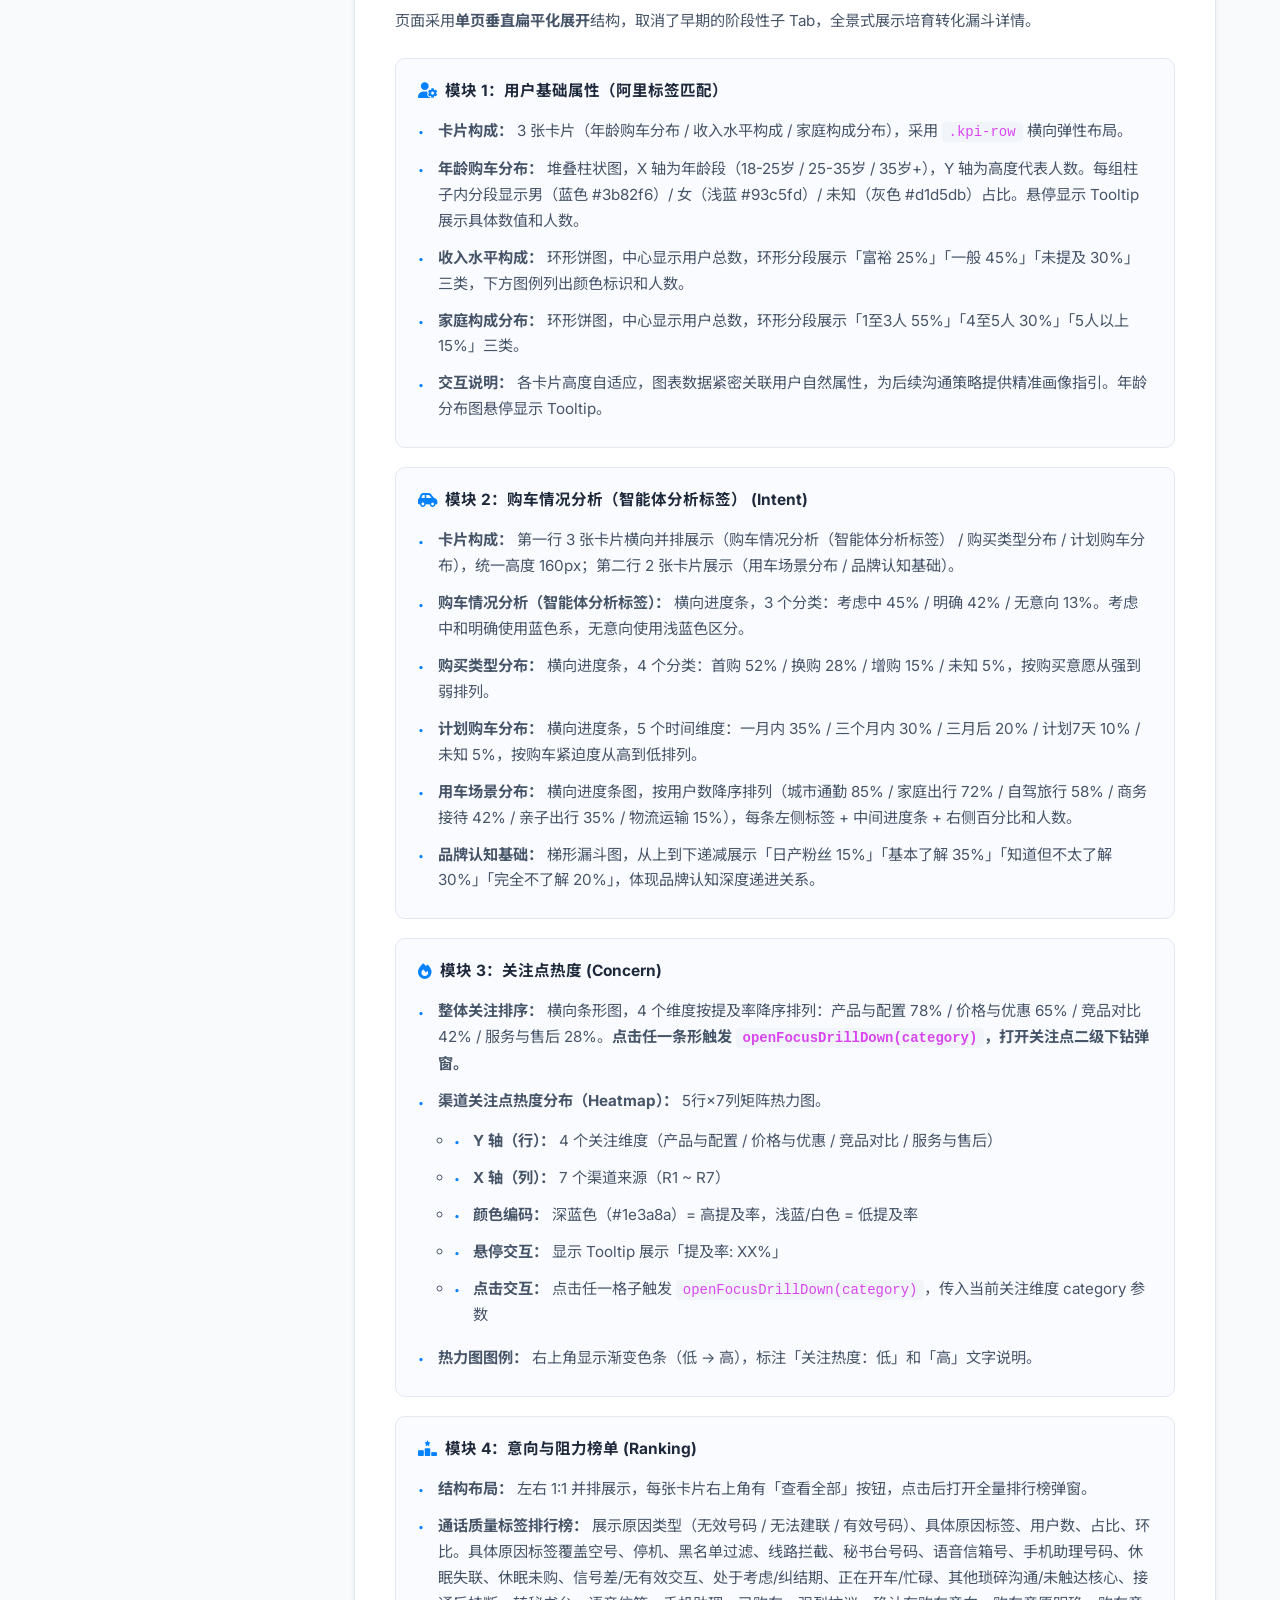
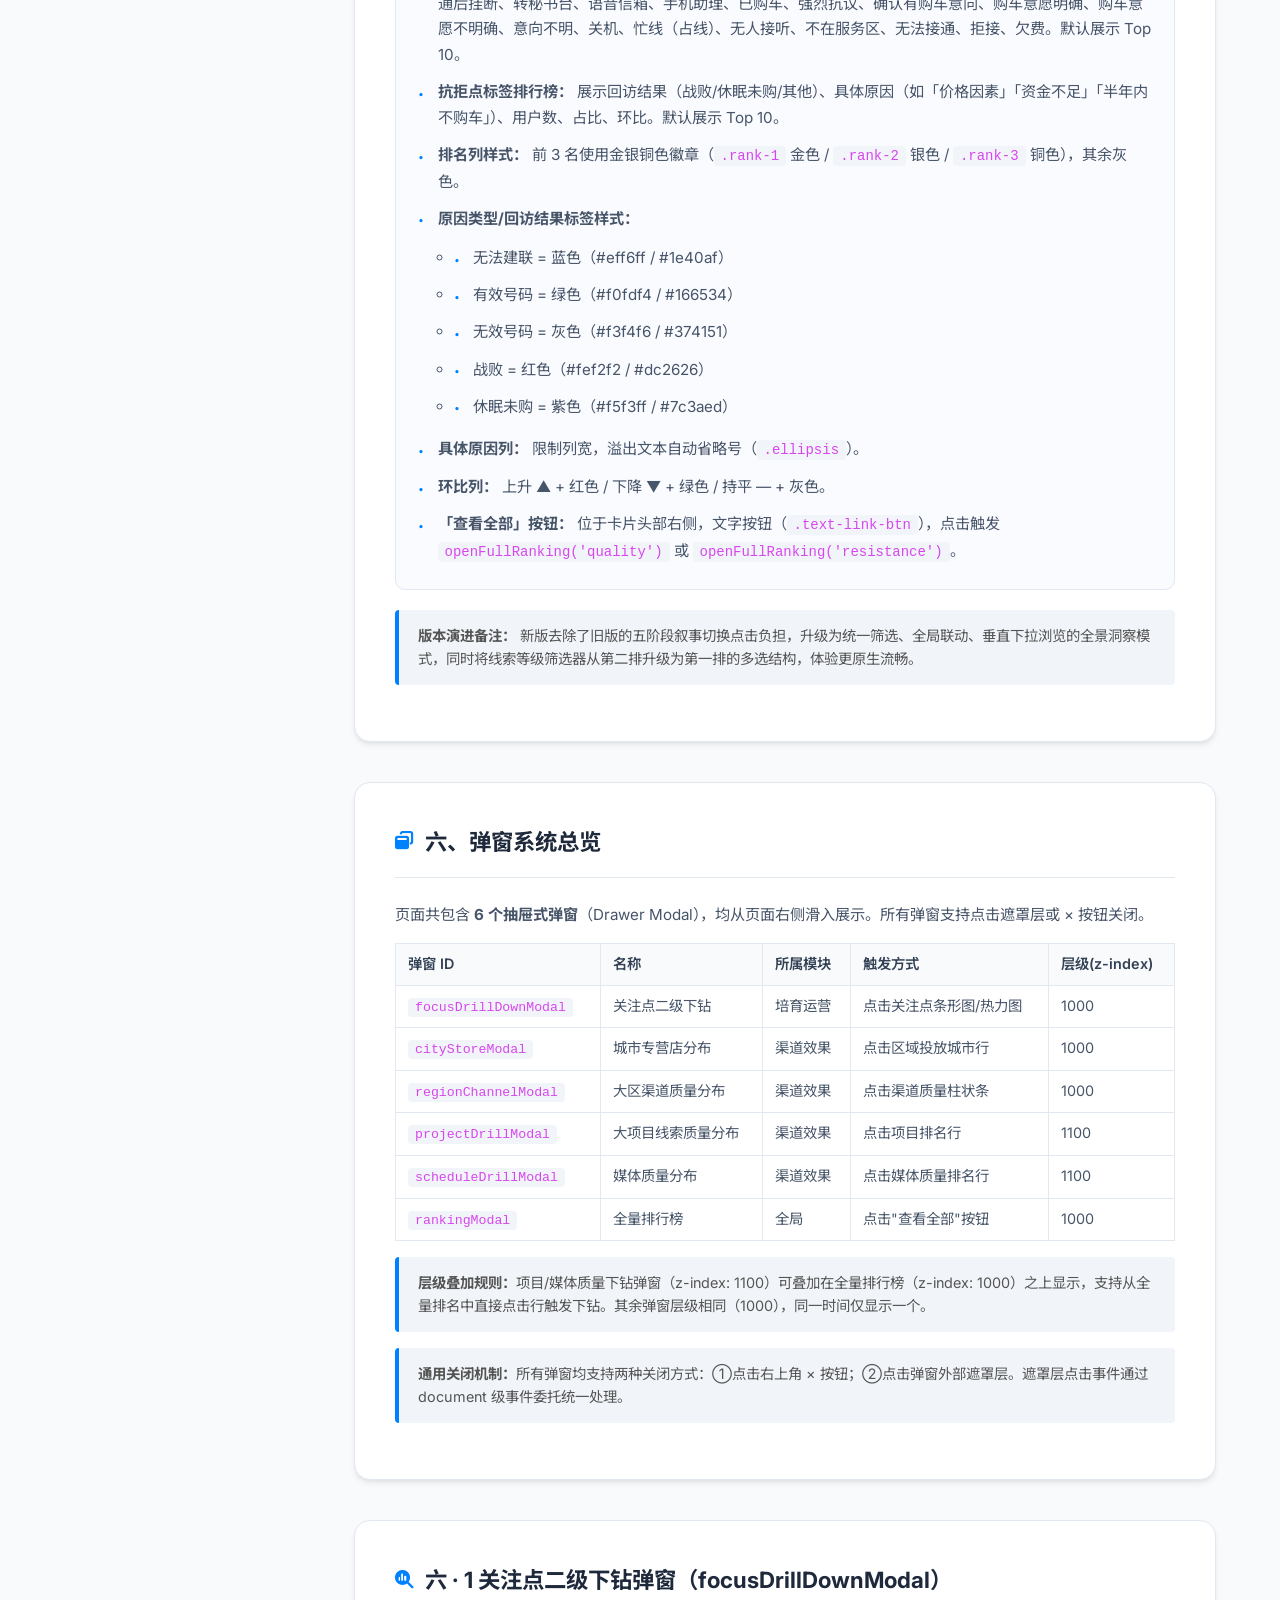
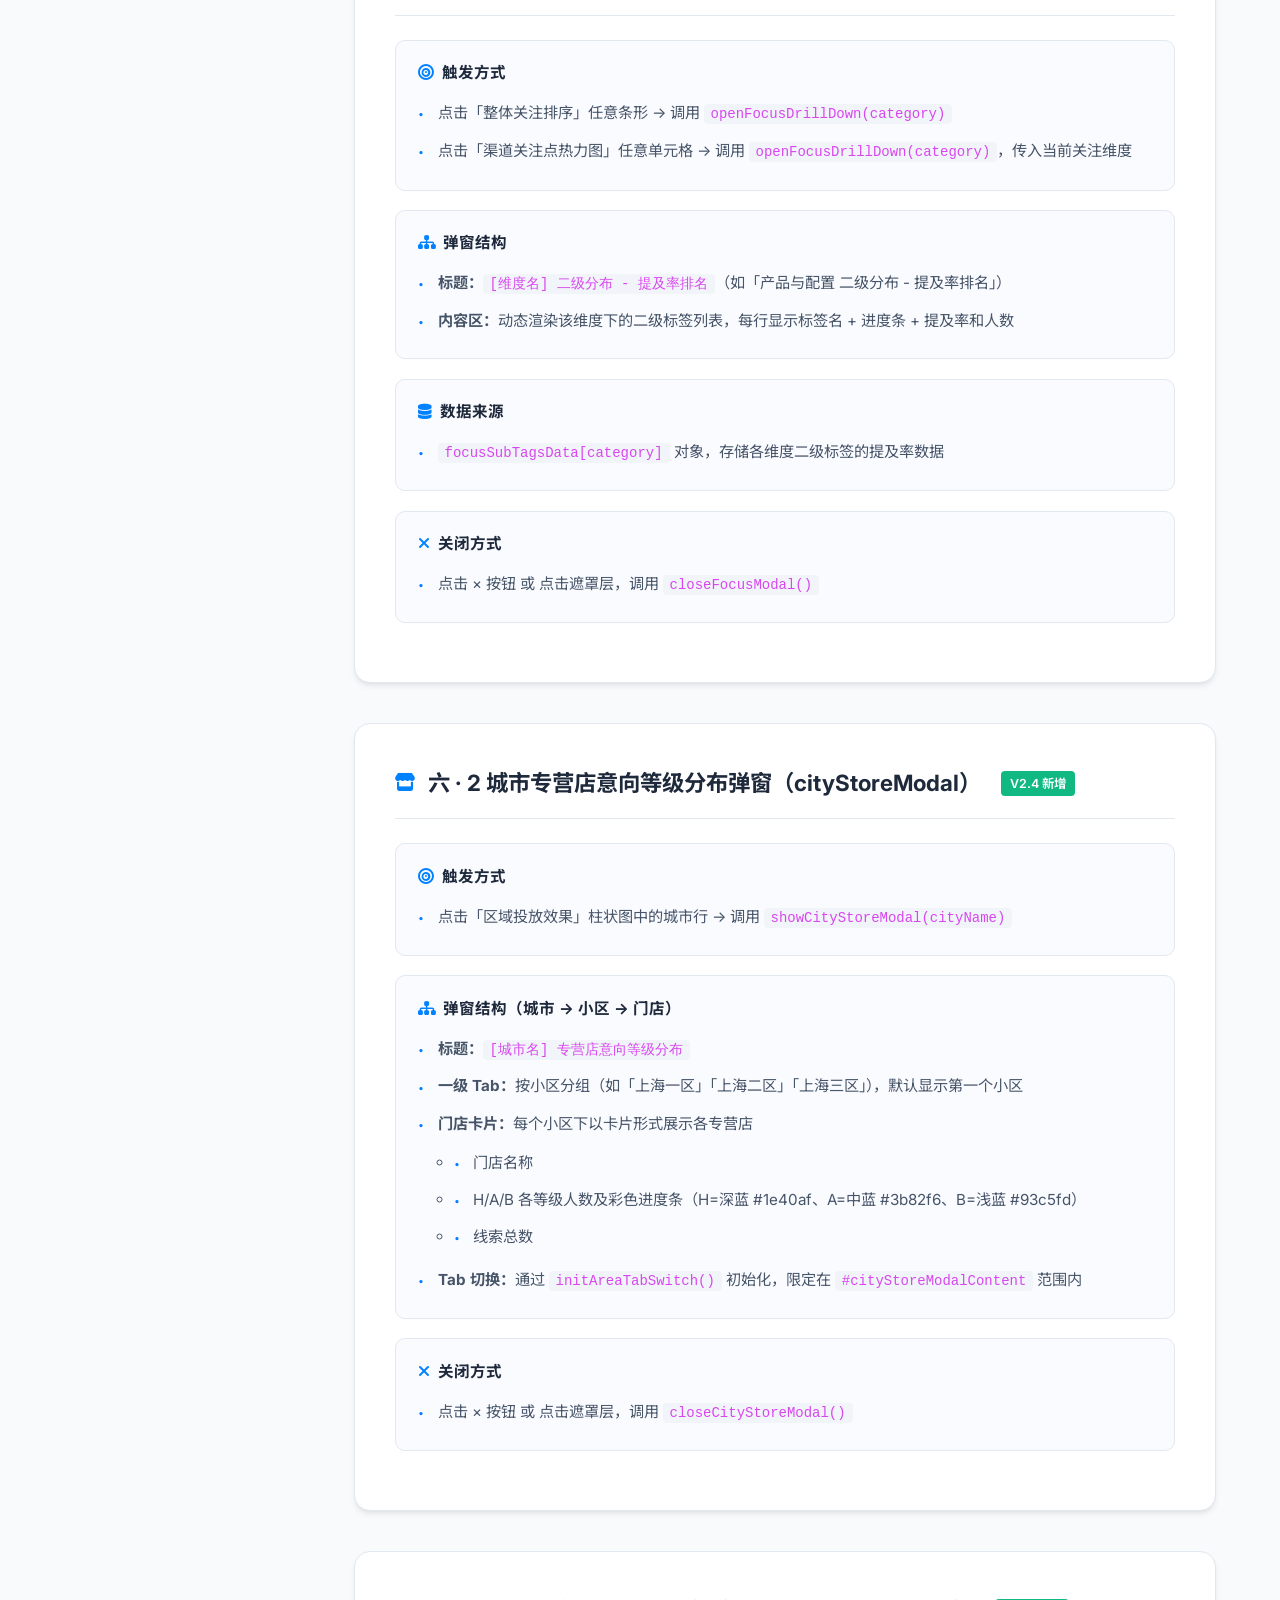
==== commit 6c5eb93c: "feat: 更新渠道指标与培育时段统计" ====
--- a/interaction_docs.html
+++ b/interaction_docs.html
@@ -740,8 +740,9 @@
             <table class="flow-table">
                 <thead><tr><th>分页</th><th>分组</th><th>指标名称</th><th>业务含义</th><th>展示特殊说明</th></tr></thead>
                 <tbody>
-                    <tr><td rowspan="11" style="font-weight:700; text-align:center;">渠道效果</td><td rowspan="2" style="font-weight:700; text-align:center;">线索统计<br><span style="font-size:11px;color:#7c3aed;">kpi-border-purple</span></td><td>新增线索</td><td>统计周期内新进入系统的线索总数</td><td>单位：条</td></tr>
-                    <tr><td>新增用户</td><td>去重后的新增线索用户数（手机号去重）</td><td>单位：人</td></tr>
+                    <tr><td rowspan="12" style="font-weight:700; text-align:center;">渠道效果</td><td rowspan="3" style="font-weight:700; text-align:center;">线索统计<br><span style="font-size:11px;color:#7c3aed;">kpi-border-purple</span></td><td>全渠道新增线索量</td><td>统计周期内全渠道新增线索总数，按线索编码去重统计</td><td>单位：条</td></tr>
+                    <tr><td>总部培育新增线索量</td><td>统计周期内总部培育新增线索总数，按线索编码去重统计</td><td>单位：条</td></tr>
+                    <tr><td>总部培育占比</td><td>总部培育新增线索量 / 全渠道新增线索量</td><td>单位：% + 环比 pp</td></tr>
 
                     <tr><td rowspan="3" style="font-weight:700; text-align:center;">通话统计<br><span style="font-size:11px;color:#3b82f6;">kpi-border-blue</span></td><td>通话总数</td><td>统计周期内所有外呼通话记录总条数</td><td>单位：通</td></tr>
                     <tr><td>接通总数</td><td>通话记录中状态为「接通」的数量</td><td>单位：通</td></tr>
@@ -749,7 +750,7 @@
 
                     <tr><td rowspan="3" style="font-weight:700; text-align:center;">用户分级<br><span style="font-size:11px;color:#0891b2;">kpi-border-cyan</span></td><td>有效用户</td><td>通话质量原因大类 = 有效号码的用户数</td><td>主值（人）+ 内联蓝色占比标注如 <code>(68%)</code></td></tr>
                     <tr><td>无效用户</td><td>通话质量原因大类 = 无效号码的用户数</td><td>主值（人）+ 内联灰色占比标注</td></tr>
-                    <tr><td>H/A/B用户</td><td>线索等级 H、A、B 的核心潜客</td><td>主值（人）+ 内联红色占比标注</td></tr>
+                    <tr><td>H-试驾排程单/H-试驾线索单/H-非试驾线索单/A/B用户及占比</td><td>线索等级为 H-试驾排程单、H-试驾线索单、H-非试驾线索单、A、B 的核心潜客</td><td>分别展示用户数（人）和占比（%）</td></tr>
 
                     <tr><td rowspan="3" style="font-weight:700; text-align:center;">行为转化<br><span style="font-size:11px;color:#059669;">kpi-border-green</span></td><td>到店用户</td><td>产生到店行为的去重用户数</td><td>主值（人）+ 内联绿色到店率</td></tr>
                     <tr><td>试驾用户</td><td>产生试驾行为的去重用户数</td><td>主值（人）+ 内联绿色试驾率</td></tr>
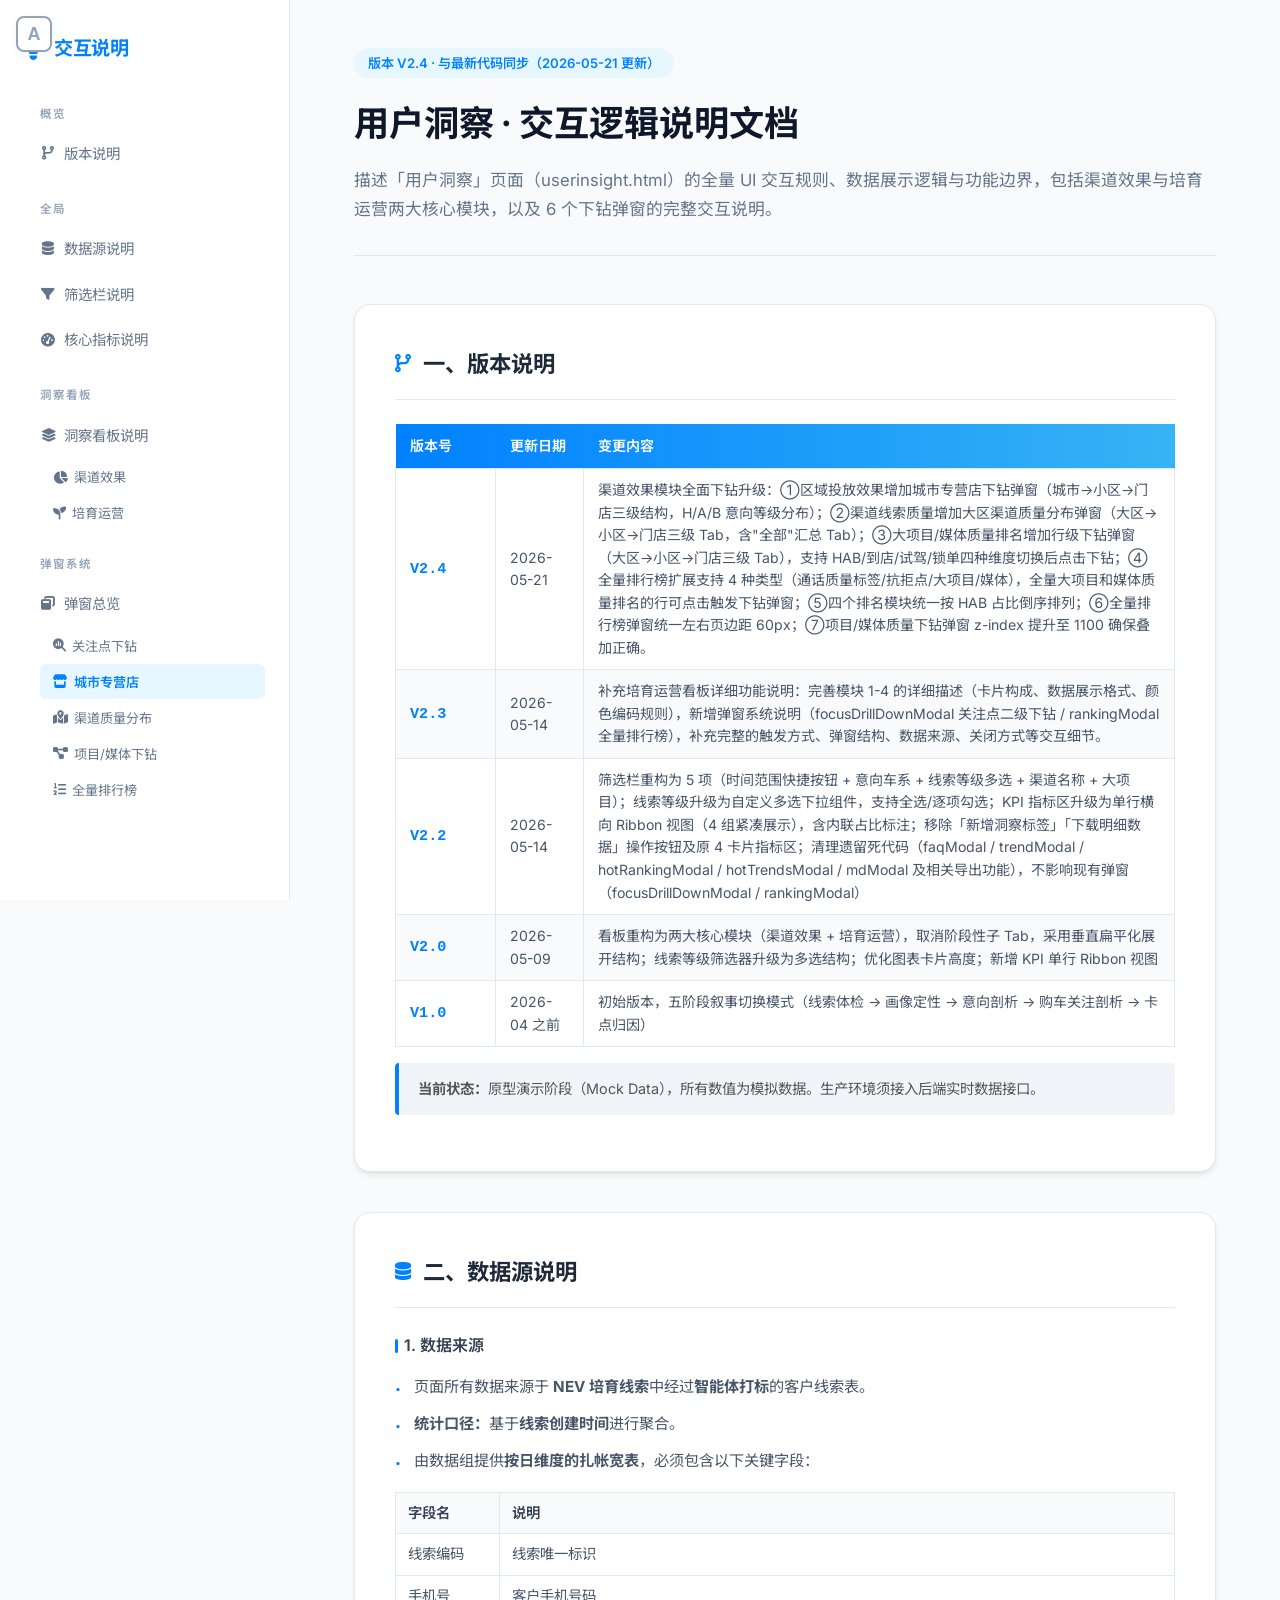
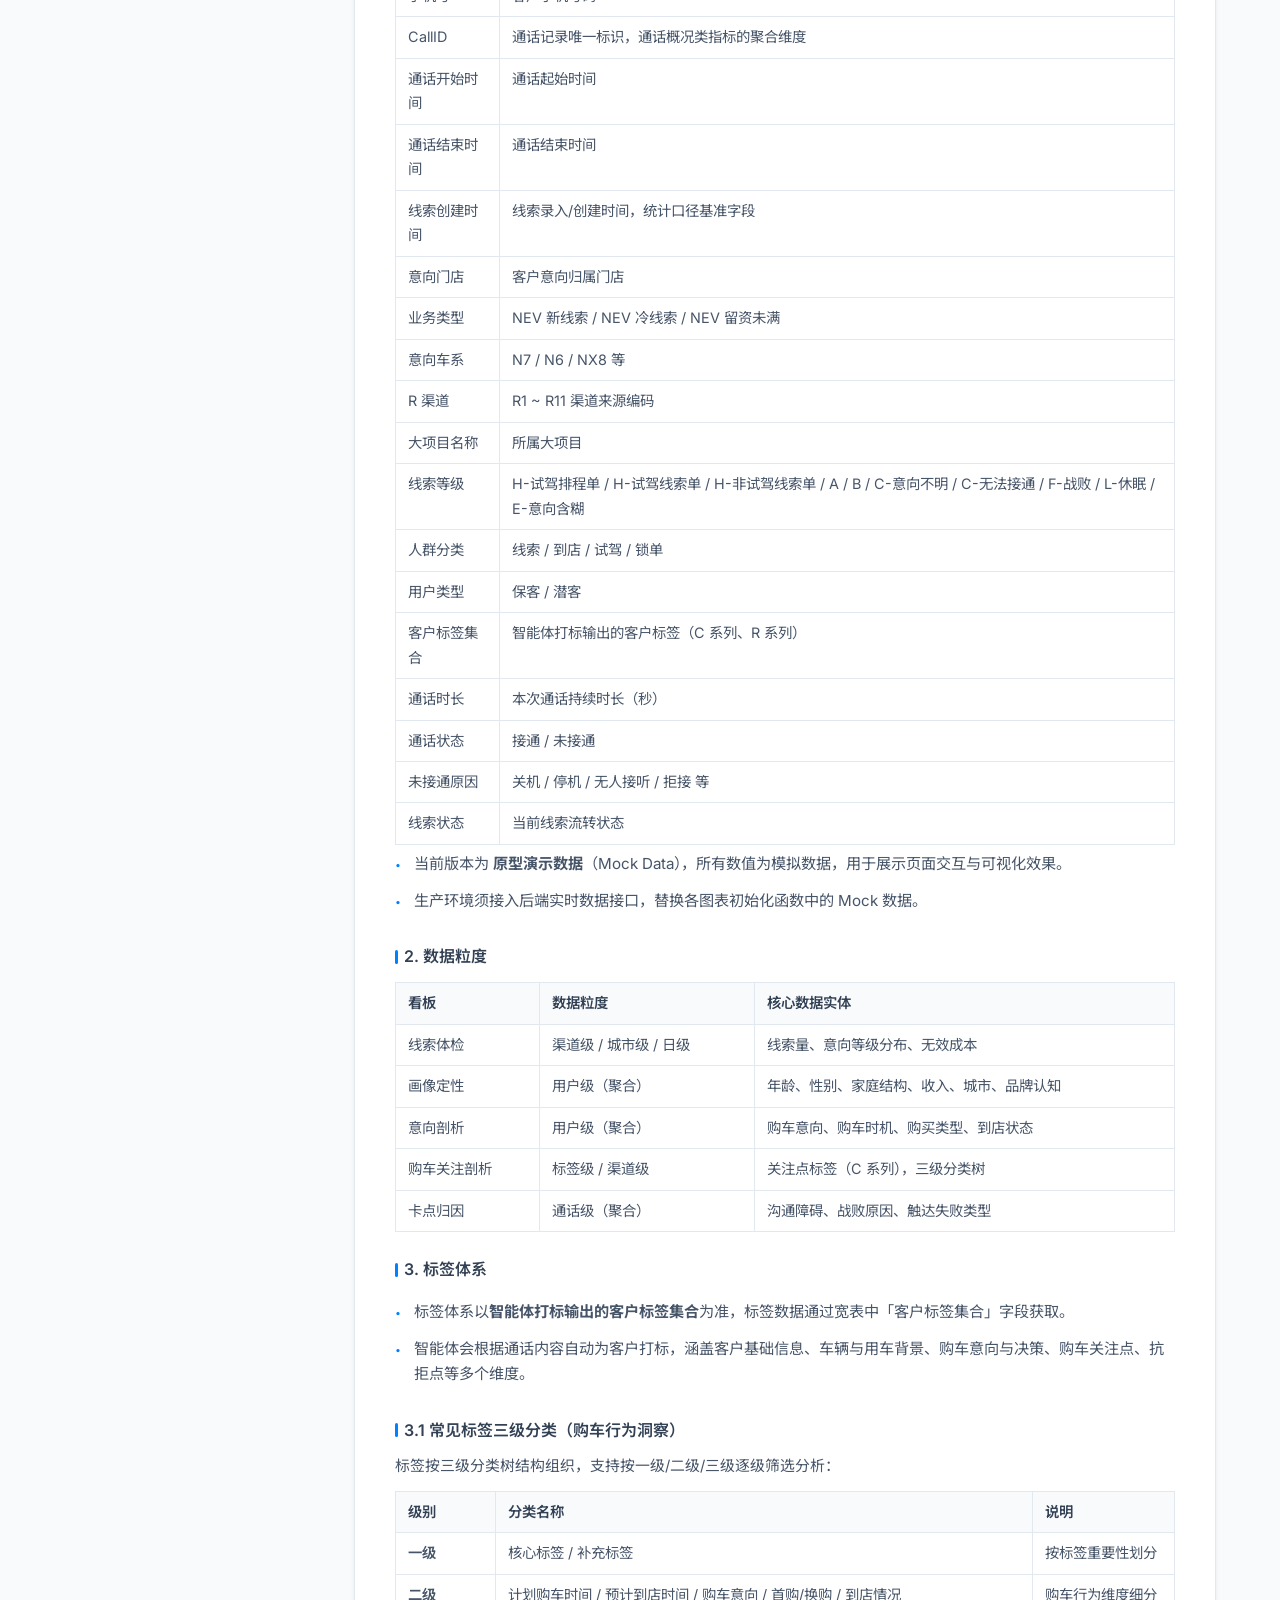
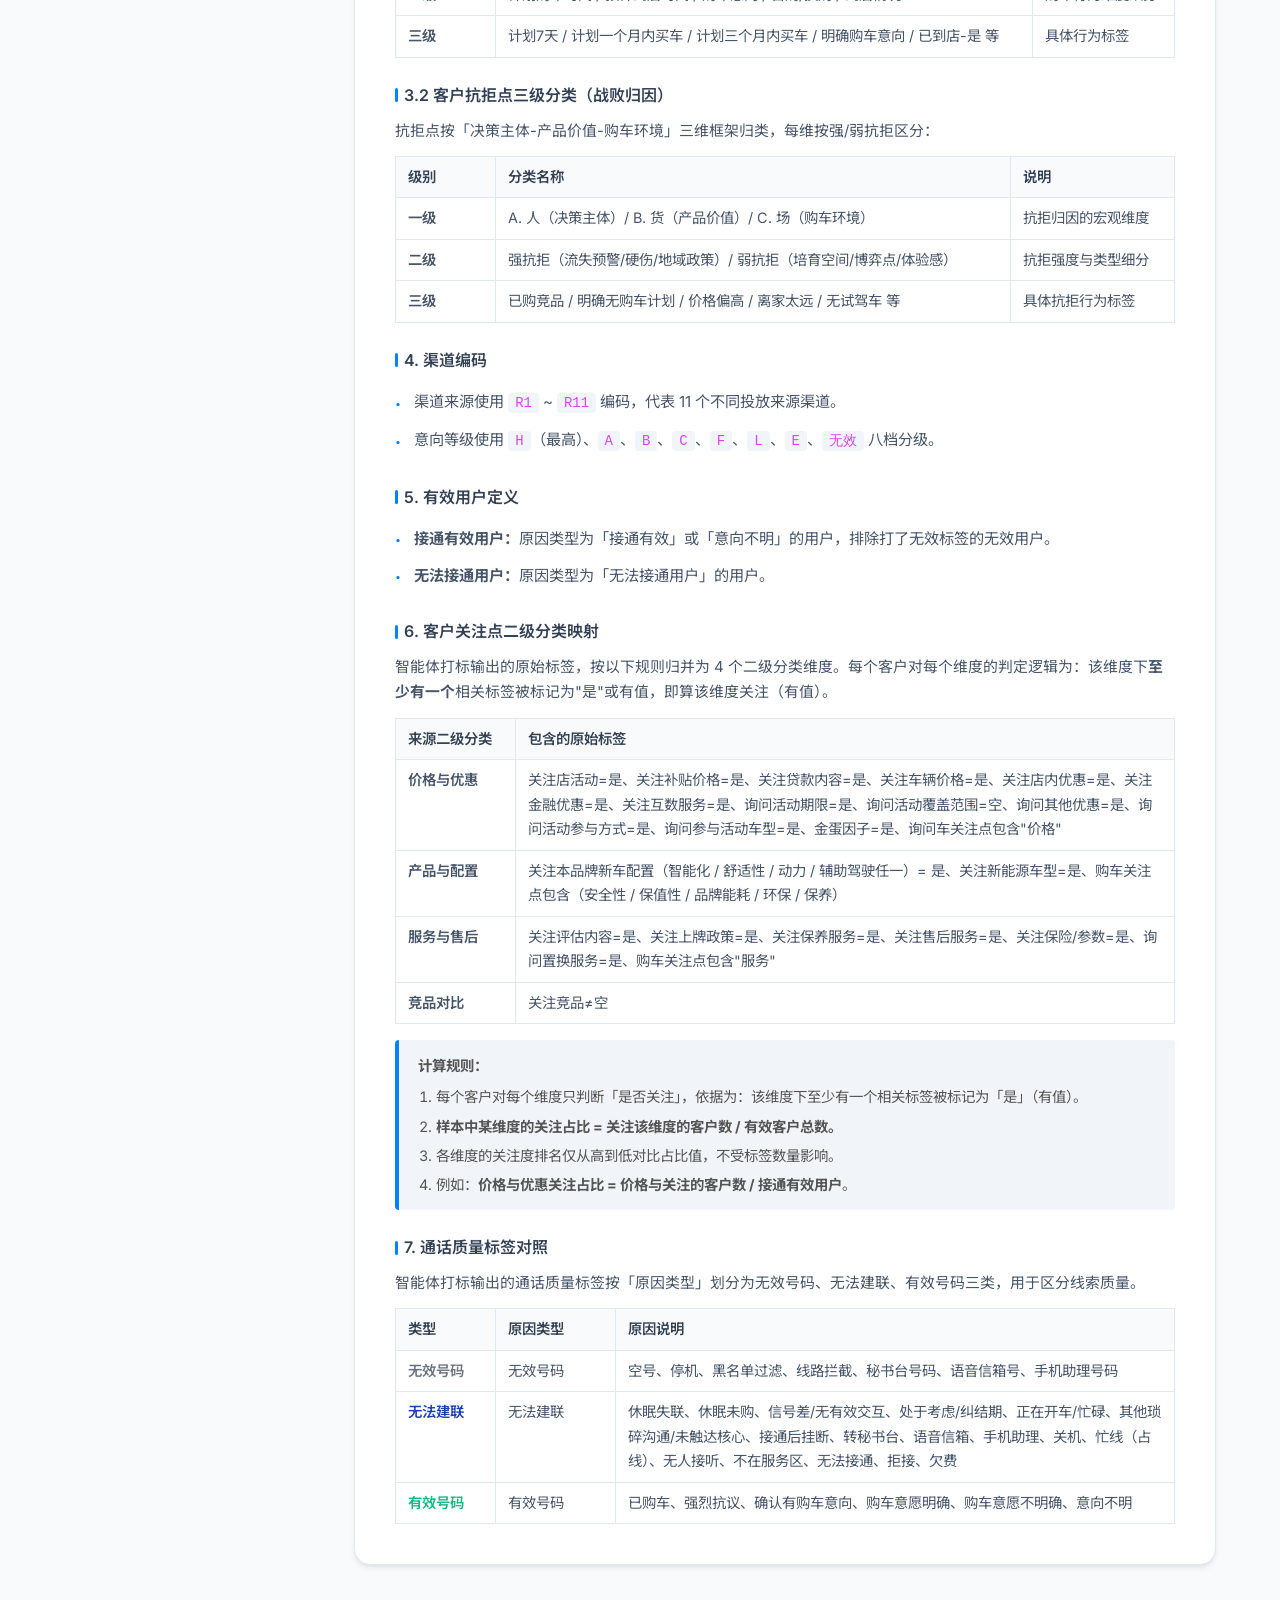
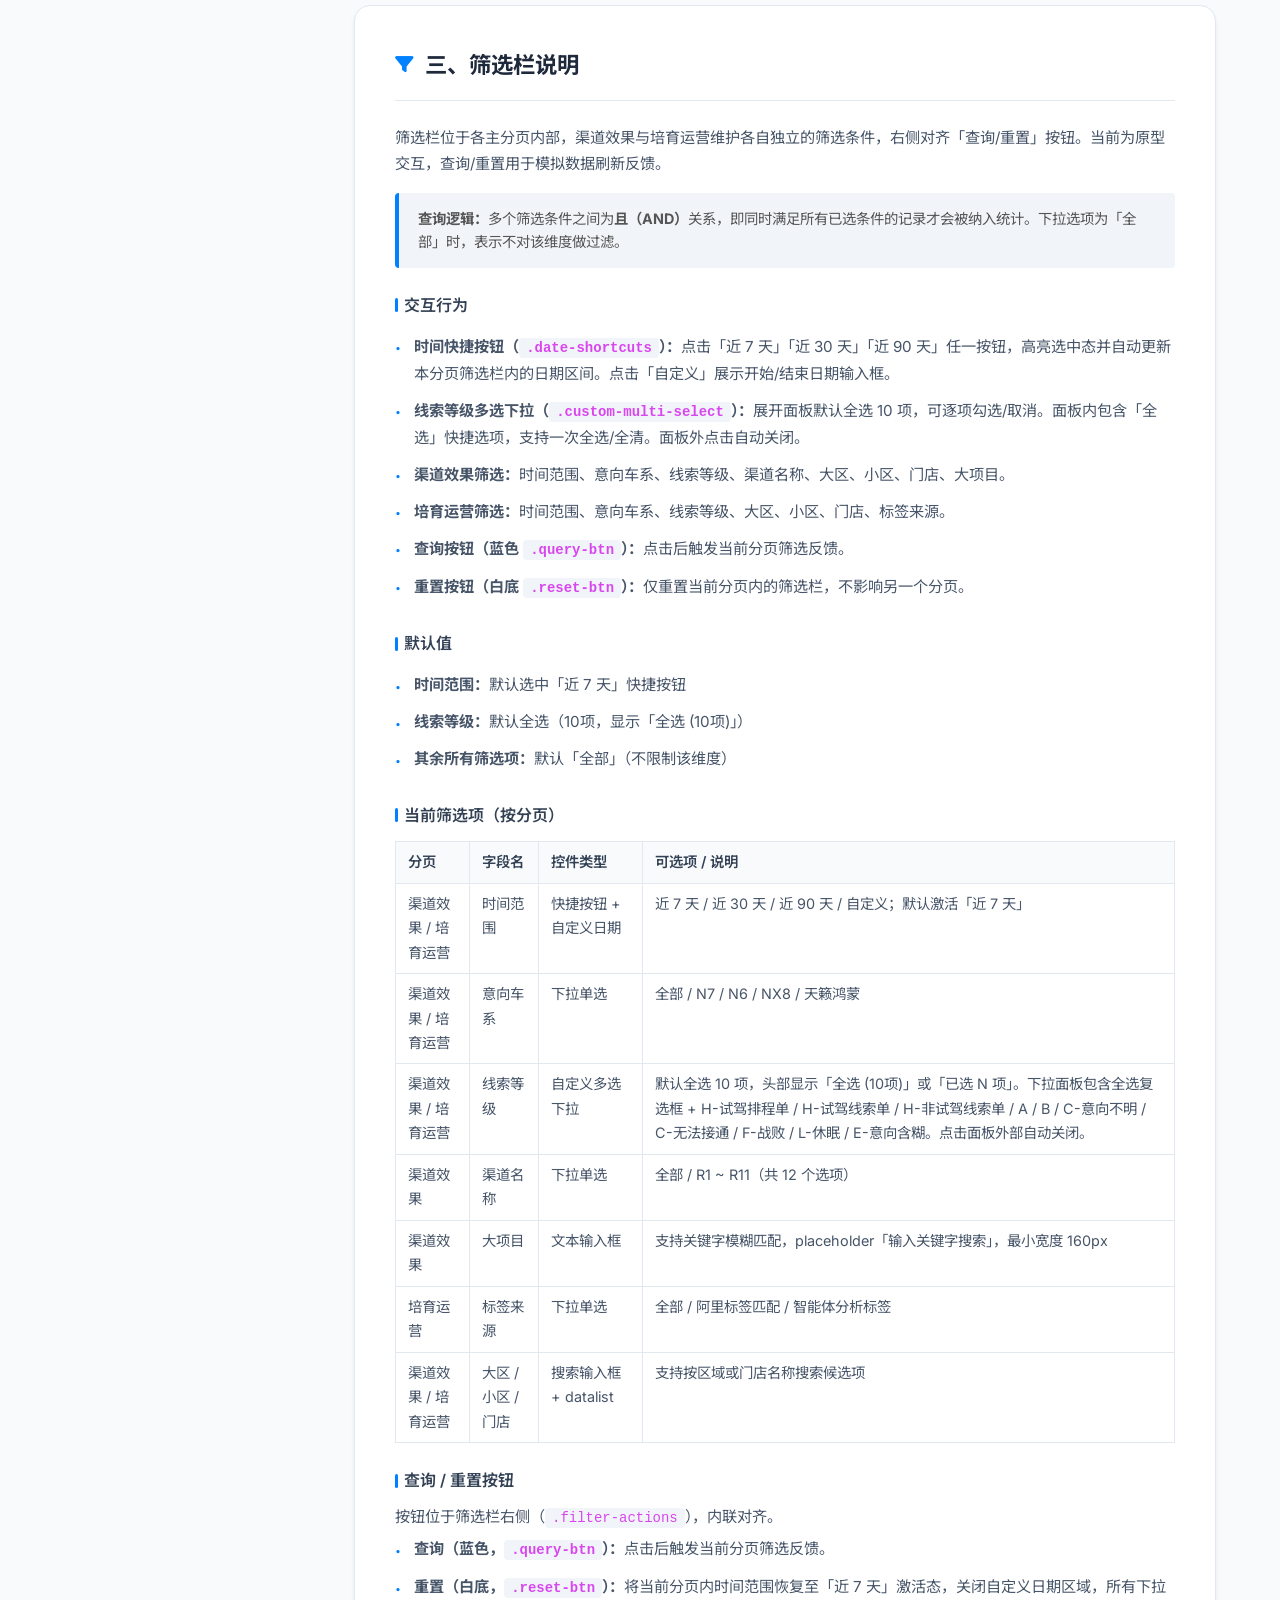
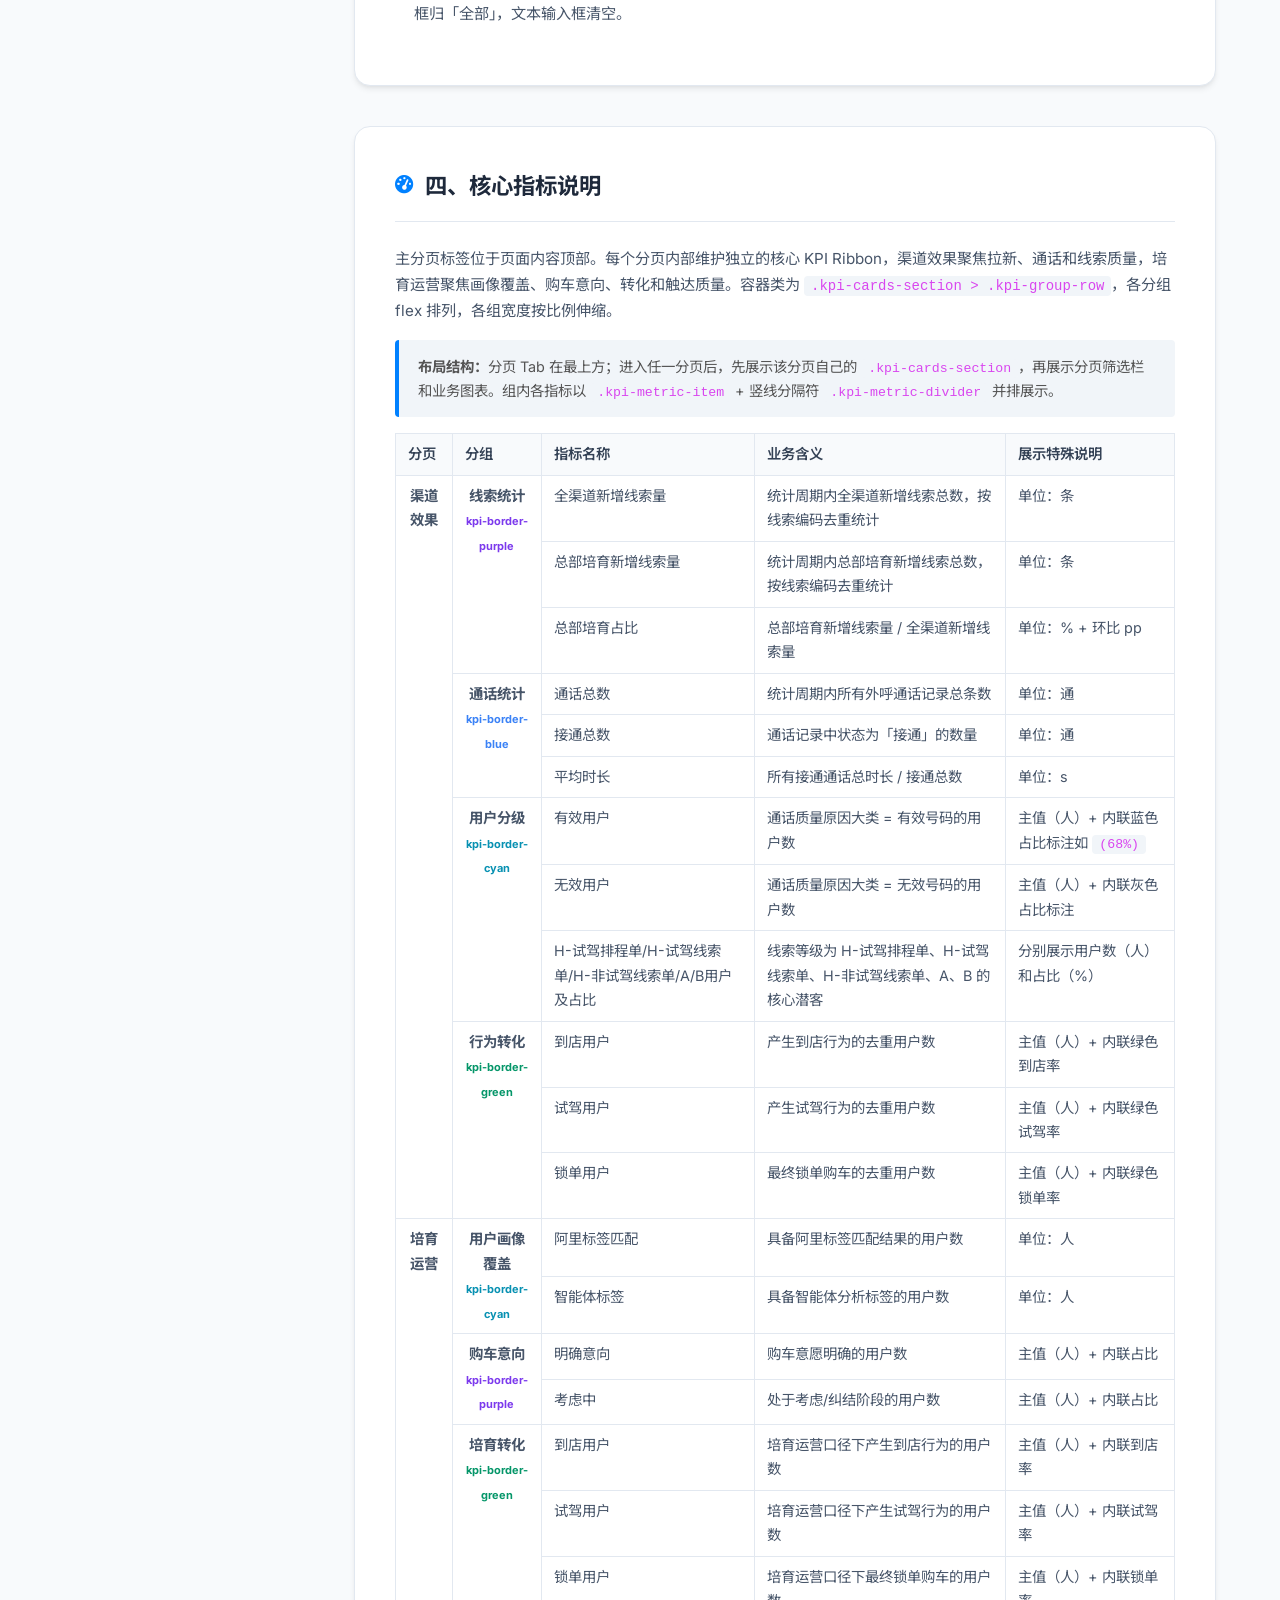
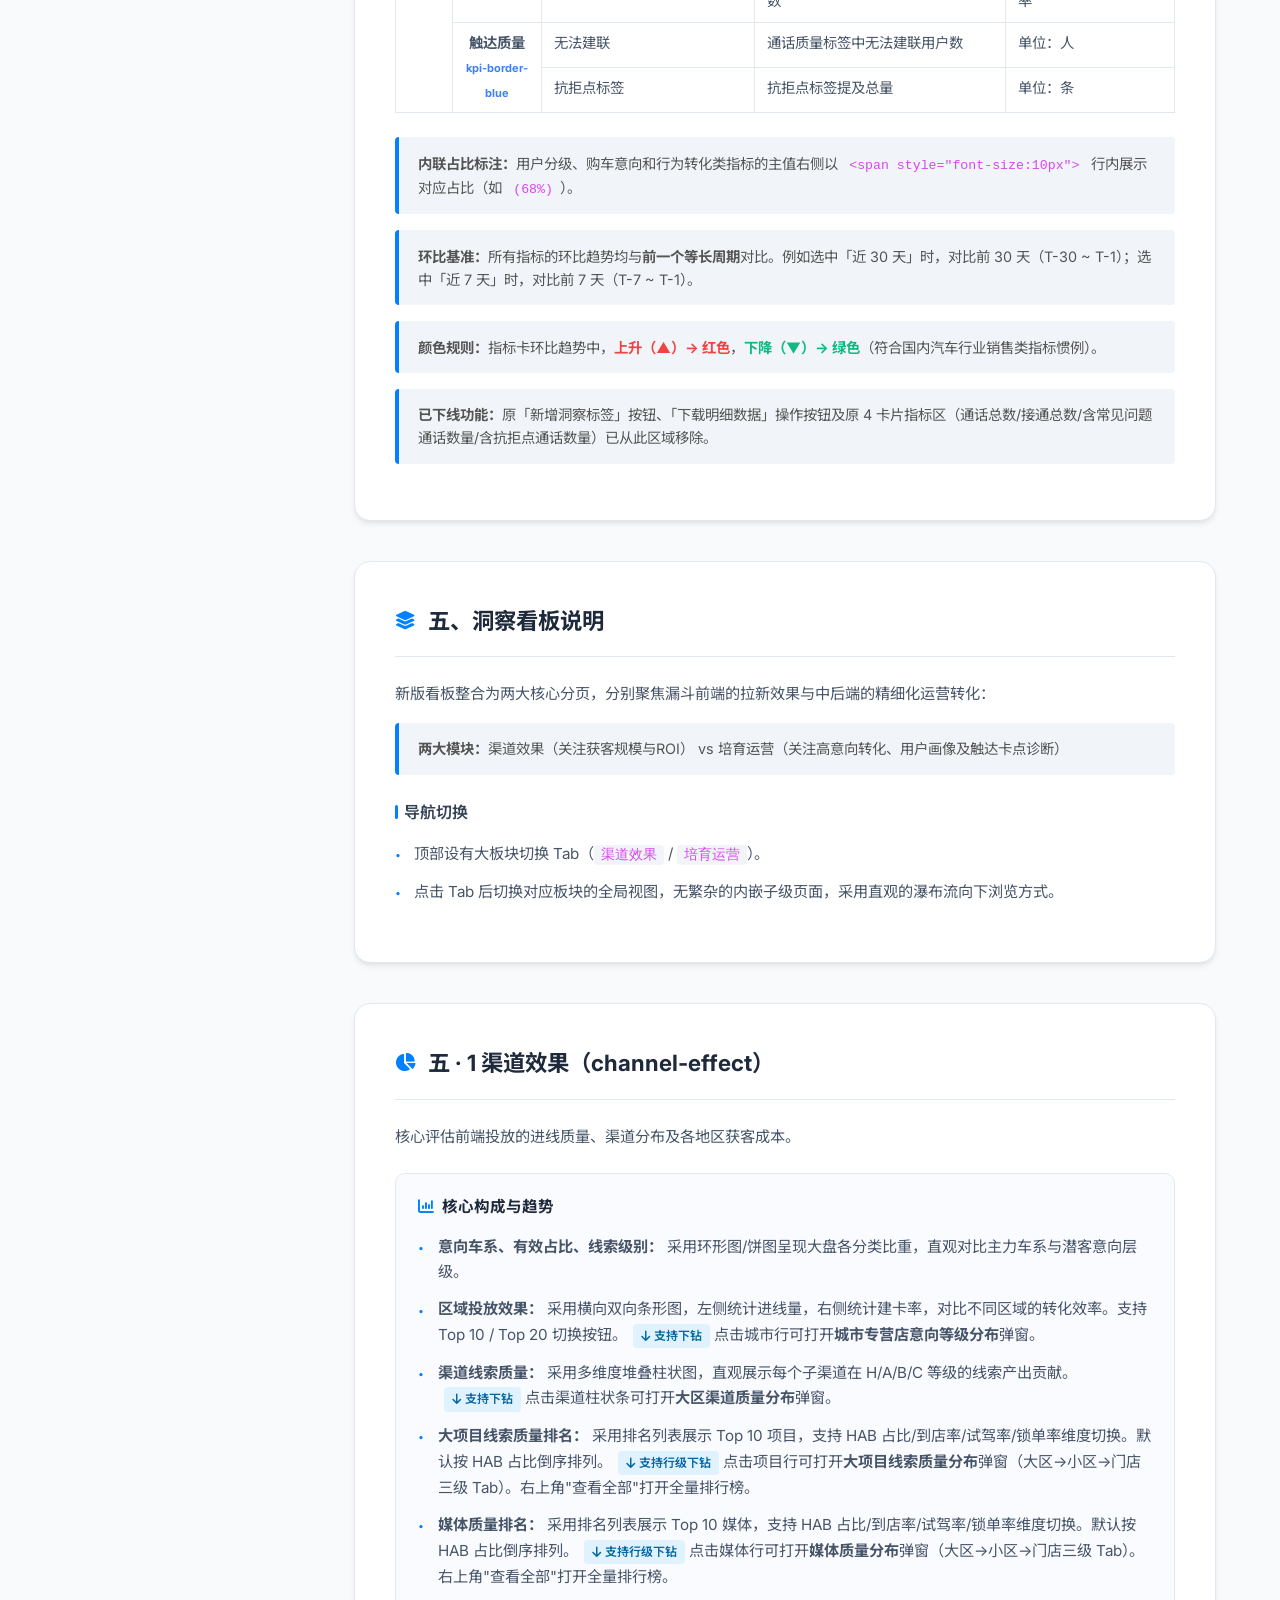
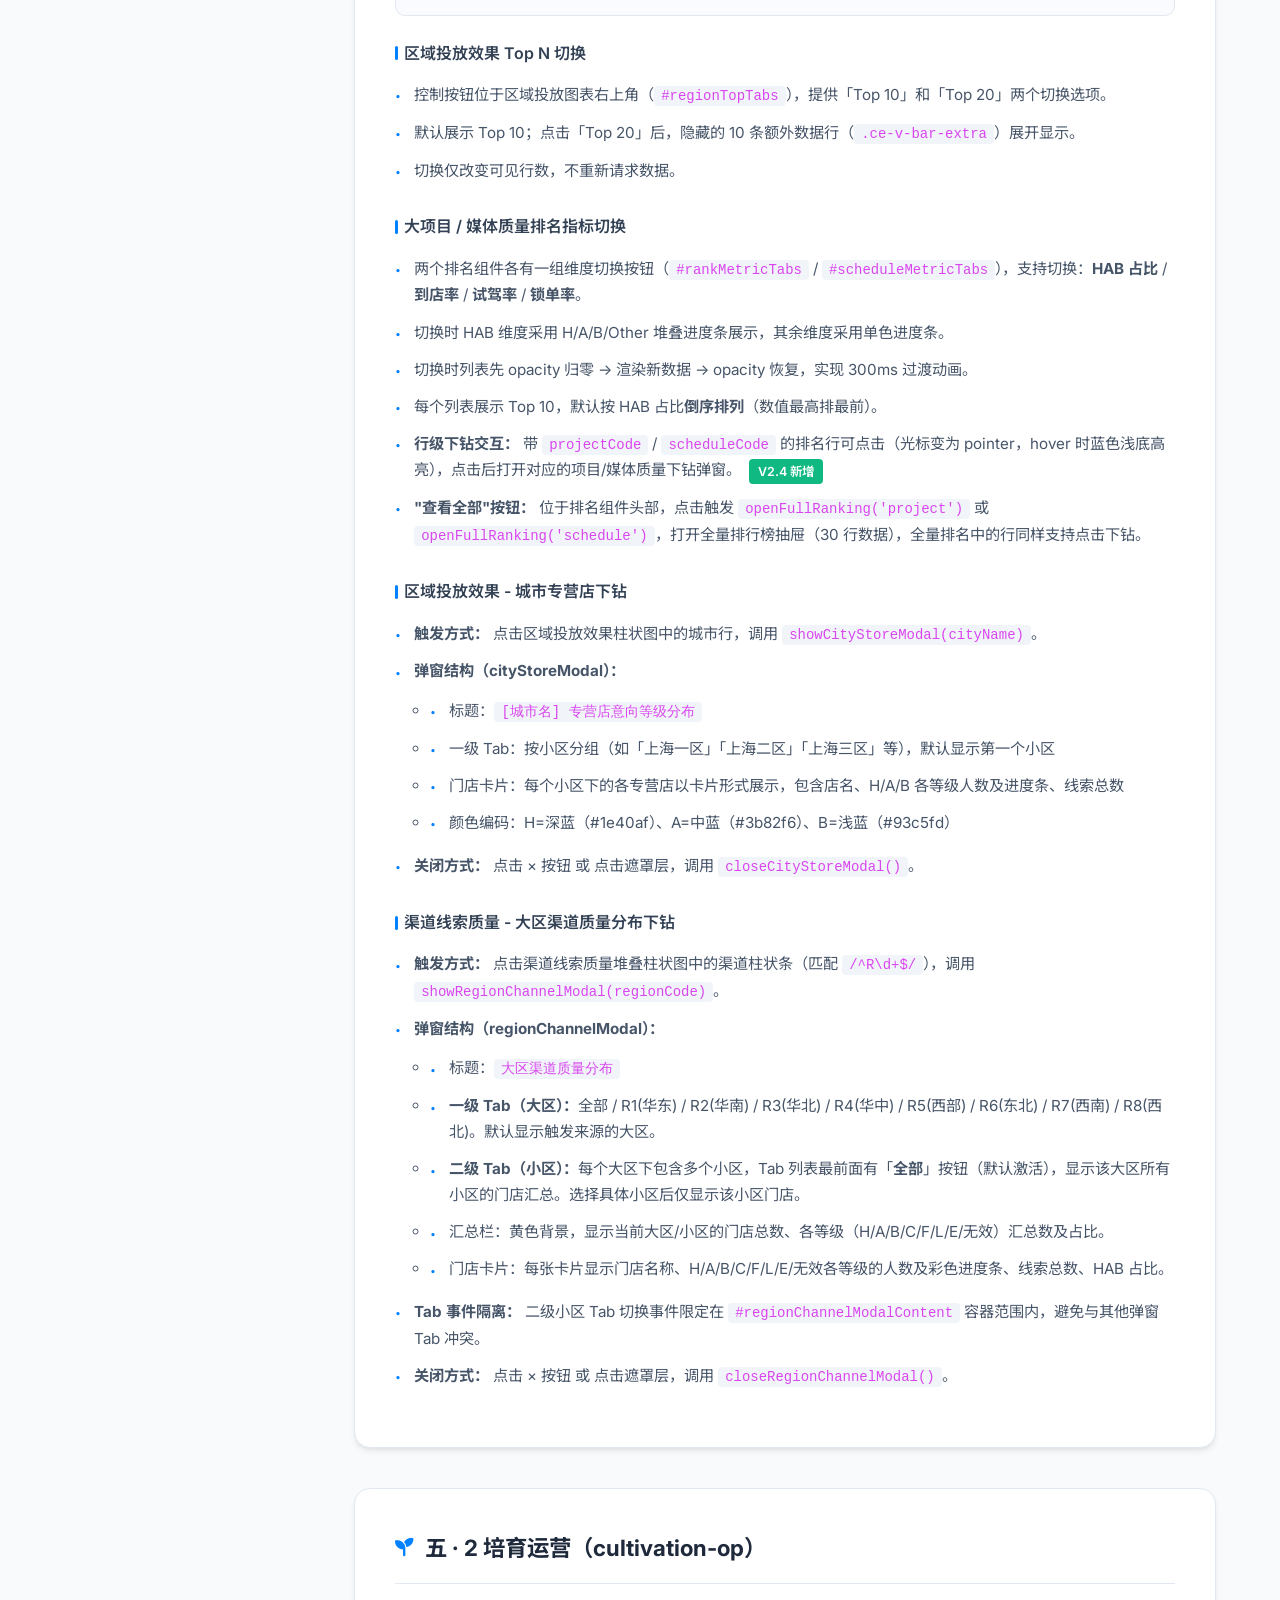
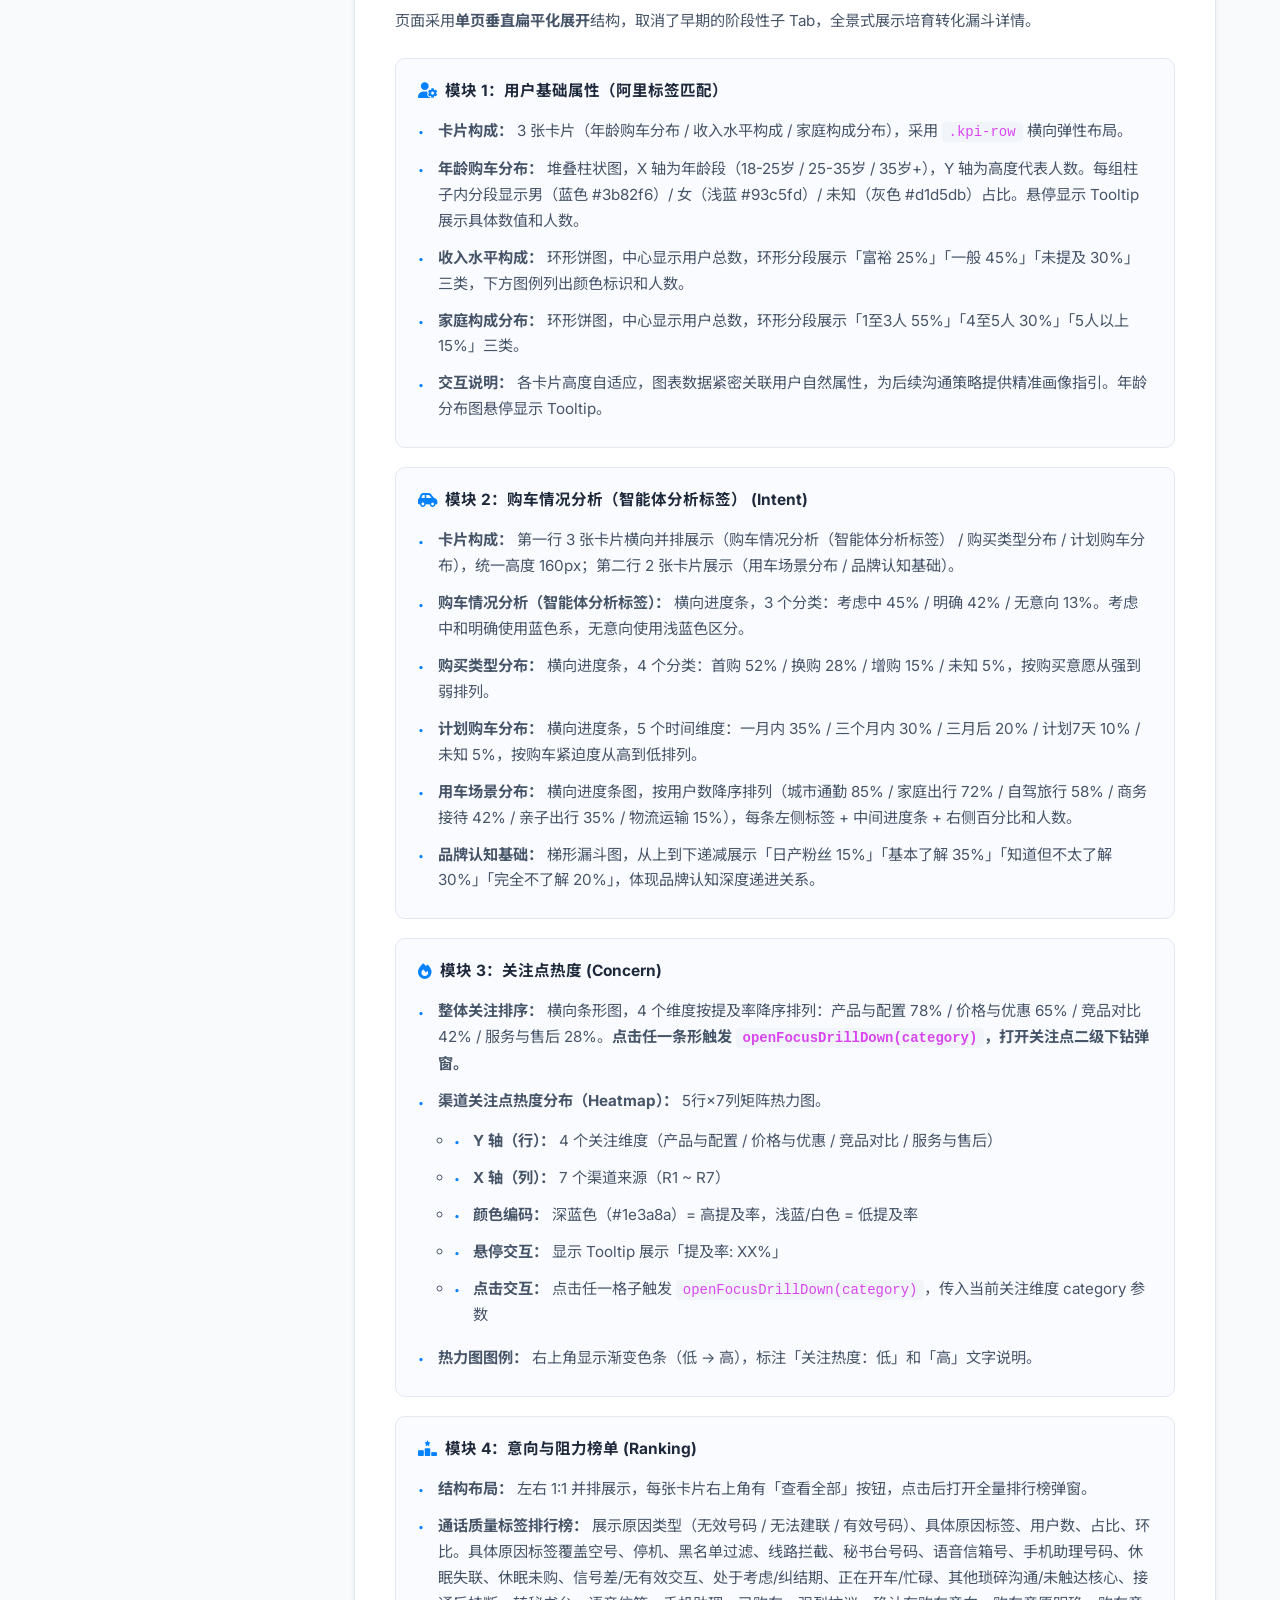
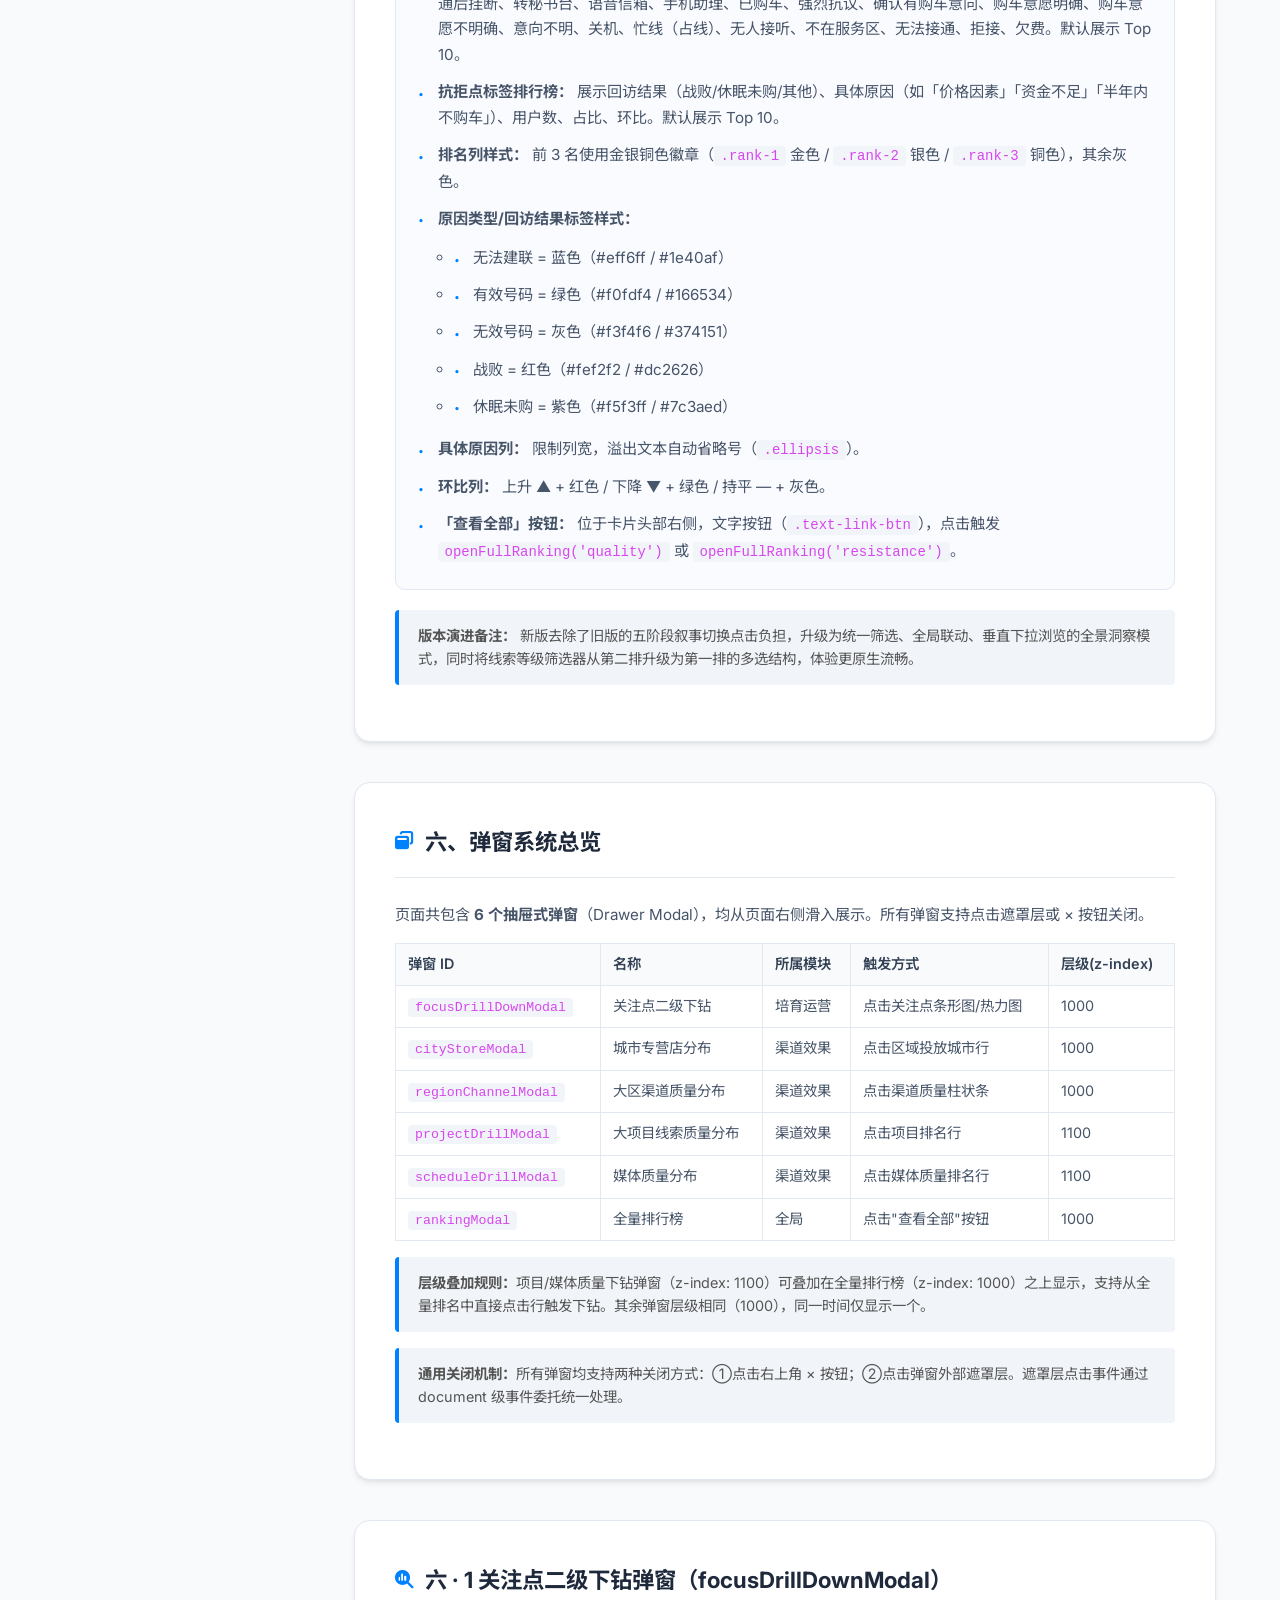
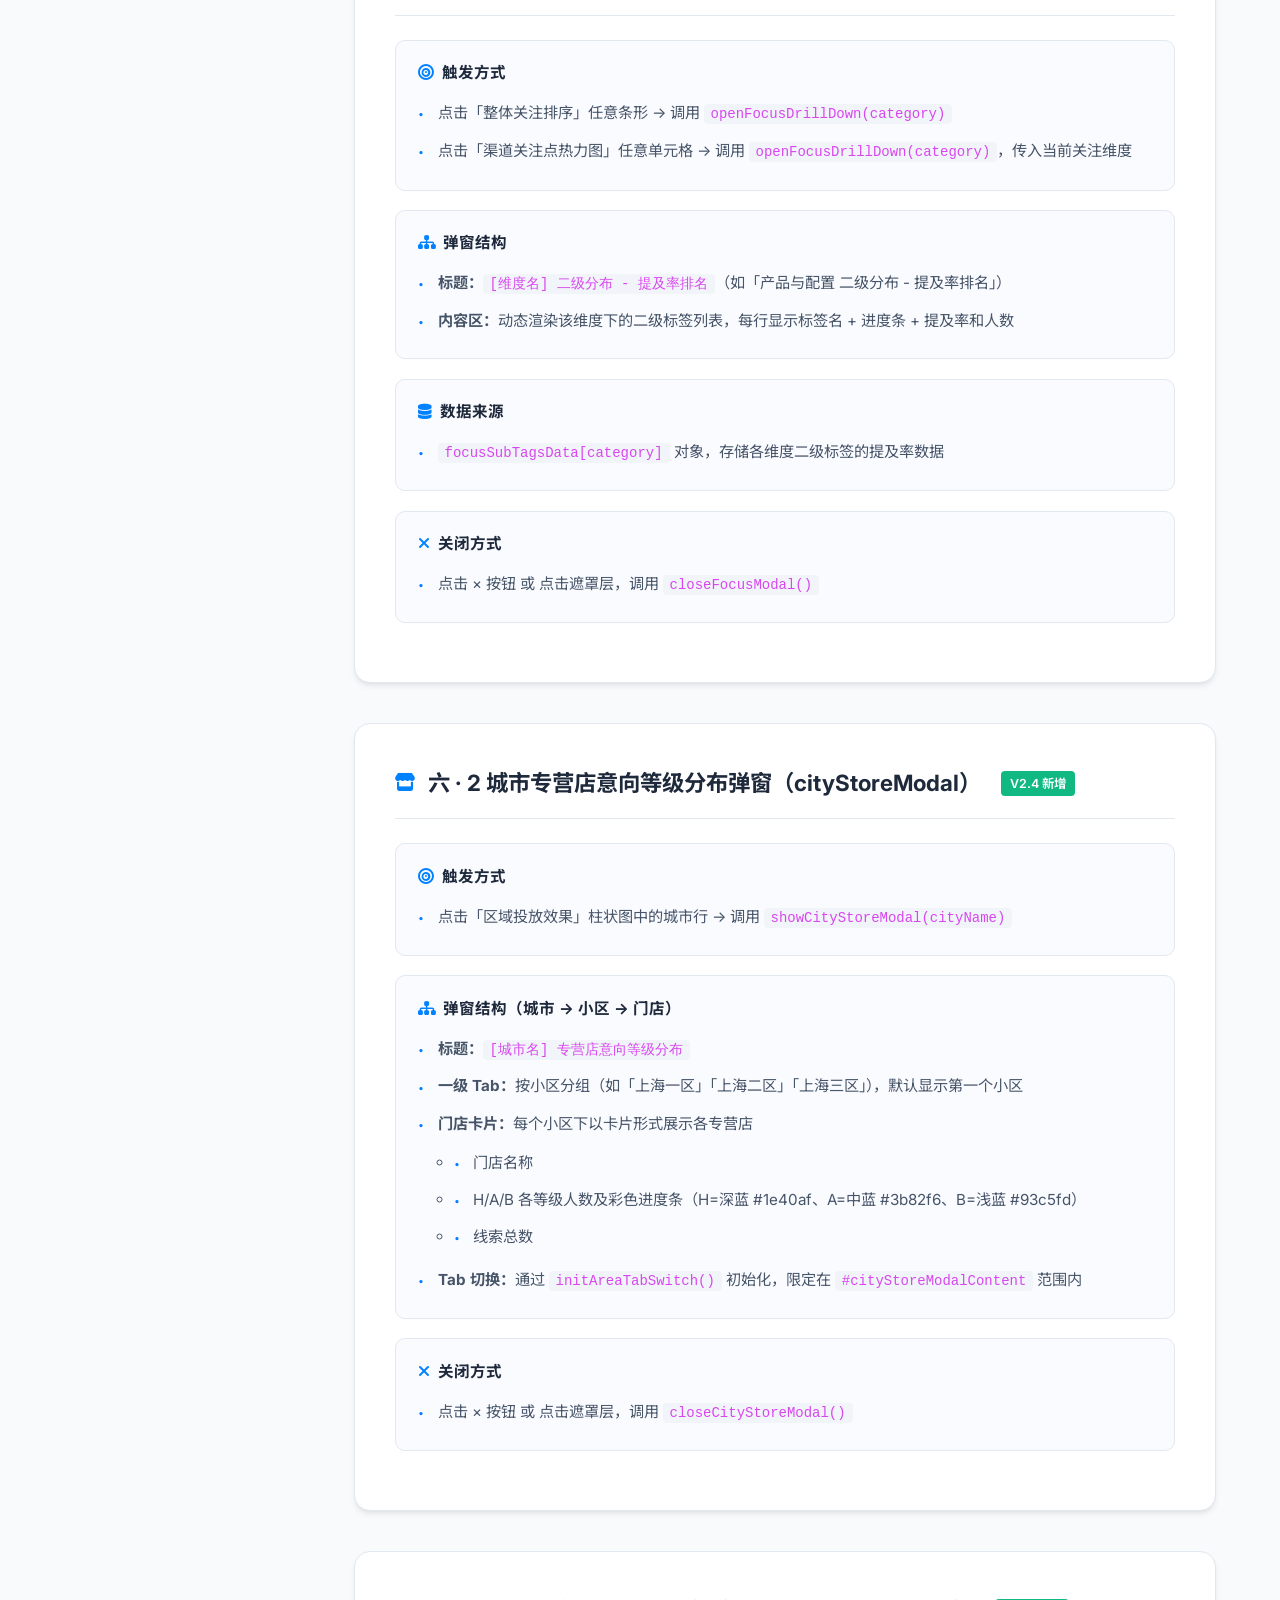
==== commit cc0e7d70: "feat: 安装标注系统 + 渠道效果页面完整标注 + 统计口径说明 - 安装页面标注管理系统（annotations-tool/ + data/） - 运行时支持：显隐切换、视口跟踪(rAF)、弹窗" ====
--- a/interaction_docs.html
+++ b/interaction_docs.html
@@ -1244,5 +1244,14 @@
             });
         });
     </script>
+
+    <!-- 标注系统 -->
+    <link rel="stylesheet" href="annotations-tool/annotation.css">
+    <script>
+      window.AnnotationConfig = { page: "interaction_docs" };
+    </script>
+    <script src="data/annotations.js"></script>
+    <script src="annotations-tool/annotation-runtime.js"></script>
+
 </body>
 </html>
--- a/annotations-tool/annotation.css
+++ b/annotations-tool/annotation.css
@@ -0,0 +1,281 @@
+/* ===== 标注系统样式 ===== */
+
+/* 显示/隐藏按钮 */
+#anno-toggle-btn {
+  position: fixed;
+  top: 16px;
+  left: 16px;
+  z-index: 99990;
+  width: 36px;
+  height: 36px;
+  border-radius: 8px;
+  border: 2px solid #ff4d4f;
+  background: #fff;
+  color: #ff4d4f;
+  font-size: 18px;
+  font-weight: 700;
+  line-height: 32px;
+  text-align: center;
+  cursor: pointer;
+  box-shadow: 0 2px 8px rgba(255, 77, 79, 0.15);
+  transition: all 0.2s ease;
+  user-select: none;
+  padding: 0;
+}
+
+#anno-toggle-btn:hover {
+  background: #ff4d4f;
+  color: #fff;
+  box-shadow: 0 4px 16px rgba(255, 77, 79, 0.3);
+}
+
+#anno-toggle-btn.anno-hidden {
+  border-color: #94a3b8;
+  color: #94a3b8;
+  box-shadow: 0 2px 6px rgba(148, 163, 184, 0.12);
+}
+
+#anno-toggle-btn.anno-hidden:hover {
+  background: #94a3b8;
+  color: #fff;
+}
+
+/* 标注点 overlay 层（始终不拦截点击） */
+#anno-overlay {
+  position: fixed;
+  top: 0;
+  left: 0;
+  width: 100%;
+  height: 100%;
+  pointer-events: none;
+  z-index: 99980;
+}
+
+/* 标注点 */
+.anno-marker {
+  position: absolute;
+  width: 24px;
+  height: 24px;
+  border-radius: 50%;
+  background: #ff4d4f;
+  color: #fff;
+  font-size: 12px;
+  font-weight: 700;
+  line-height: 24px;
+  text-align: center;
+  cursor: pointer;
+  box-shadow: 0 2px 6px rgba(255, 77, 79, 0.35);
+  z-index: 99981;
+  transition: transform 0.15s ease, box-shadow 0.15s ease;
+  user-select: none;
+  pointer-events: auto;
+}
+
+.anno-marker:hover {
+  transform: scale(1.2);
+  box-shadow: 0 4px 16px rgba(255, 77, 79, 0.5);
+}
+
+/* 标注弹窗 */
+.anno-popup {
+  position: fixed;
+  z-index: 99990;
+  width: 420px;
+  min-width: 320px;
+  min-height: 280px;
+  max-height: 80vh;
+  background: #fff;
+  border-radius: 12px;
+  box-shadow: 0 8px 40px rgba(0, 0, 0, 0.18);
+  display: flex;
+  flex-direction: column;
+  overflow: auto;
+  resize: both;
+}
+
+/* 弹窗头部（拖拽抓手） */
+.anno-popup-header {
+  display: flex;
+  align-items: center;
+  justify-content: space-between;
+  padding: 12px 16px;
+  border-bottom: 1px solid #f1f5f9;
+  cursor: move;
+  user-select: none;
+  flex-shrink: 0;
+  background: #fafbfc;
+}
+
+.anno-popup-header h3 {
+  margin: 0;
+  font-size: 15px;
+  font-weight: 600;
+  color: #1e293b;
+  overflow: hidden;
+  text-overflow: ellipsis;
+  white-space: nowrap;
+  max-width: 280px;
+}
+
+.anno-popup-close {
+  width: 28px;
+  height: 28px;
+  border: none;
+  background: transparent;
+  color: #94a3b8;
+  font-size: 20px;
+  line-height: 28px;
+  text-align: center;
+  cursor: pointer;
+  border-radius: 6px;
+  transition: all 0.15s;
+  flex-shrink: 0;
+}
+
+.anno-popup-close:hover {
+  background: #fee2e2;
+  color: #ef4444;
+}
+
+/* 弹窗内容区 */
+.anno-popup-body {
+  padding: 16px;
+  overflow-y: auto;
+  flex: 1;
+  font-size: 13px;
+  line-height: 1.7;
+  color: #475569;
+}
+
+.anno-popup-body .anno-section {
+  margin-bottom: 10px;
+}
+
+.anno-popup-body .anno-section-label {
+  font-weight: 600;
+  color: #334155;
+  font-size: 12px;
+  margin-bottom: 2px;
+}
+
+.anno-popup-body .anno-section-value {
+  color: #64748b;
+  font-size: 13px;
+  word-break: break-word;
+}
+
+/* 弹窗底部按钮区 */
+.anno-popup-footer {
+  display: flex;
+  gap: 8px;
+  padding: 10px 16px;
+  border-top: 1px solid #f1f5f9;
+  flex-shrink: 0;
+  justify-content: flex-end;
+}
+
+.anno-btn {
+  padding: 6px 14px;
+  border-radius: 6px;
+  font-size: 13px;
+  font-weight: 500;
+  cursor: pointer;
+  border: 1px solid #e2e8f0;
+  background: #fff;
+  color: #475569;
+  transition: all 0.15s;
+}
+
+.anno-btn:hover {
+  background: #f8fafc;
+  border-color: #cbd5e1;
+}
+
+.anno-btn-primary {
+  background: #ff4d4f;
+  border-color: #ff4d4f;
+  color: #fff;
+}
+
+.anno-btn-primary:hover {
+  background: #ff7875;
+  border-color: #ff7875;
+}
+
+/* 编辑态输入框 */
+.anno-edit-field {
+  margin-bottom: 10px;
+}
+
+.anno-edit-field label {
+  display: block;
+  font-size: 12px;
+  font-weight: 600;
+  color: #334155;
+  margin-bottom: 3px;
+}
+
+.anno-edit-field input,
+.anno-edit-field textarea {
+  width: 100%;
+  padding: 8px 10px;
+  border: 1px solid #e2e8f0;
+  border-radius: 6px;
+  font-size: 13px;
+  font-family: inherit;
+  color: #334155;
+  background: #fff;
+  transition: border-color 0.15s;
+  resize: vertical;
+  box-sizing: border-box;
+}
+
+.anno-edit-field input:focus,
+.anno-edit-field textarea:focus {
+  outline: none;
+  border-color: #ff4d4f;
+  box-shadow: 0 0 0 3px rgba(255, 77, 79, 0.08);
+}
+
+.anno-edit-field textarea {
+  min-height: 48px;
+}
+
+/* Toast 提示 */
+.anno-toast {
+  position: fixed;
+  top: 60px;
+  left: 50%;
+  transform: translateX(-50%);
+  z-index: 99999;
+  padding: 10px 24px;
+  border-radius: 8px;
+  background: #1e293b;
+  color: #fff;
+  font-size: 13px;
+  font-weight: 500;
+  box-shadow: 0 4px 20px rgba(0, 0, 0, 0.2);
+  animation: anno-toast-in 0.25s ease, anno-toast-out 0.25s ease 1.75s forwards;
+  pointer-events: none;
+}
+
+@keyframes anno-toast-in {
+  from { opacity: 0; transform: translateX(-50%) translateY(-8px); }
+  to { opacity: 1; transform: translateX(-50%) translateY(0); }
+}
+
+@keyframes anno-toast-out {
+  from { opacity: 1; }
+  to { opacity: 0; }
+}
+
+/* 响应式：小屏弹窗缩小 */
+@media (max-width: 480px) {
+  .anno-popup {
+    width: calc(100vw - 16px);
+    min-width: auto;
+    left: 8px !important;
+    top: 8px !important;
+    max-height: calc(100vh - 16px);
+  }
+}
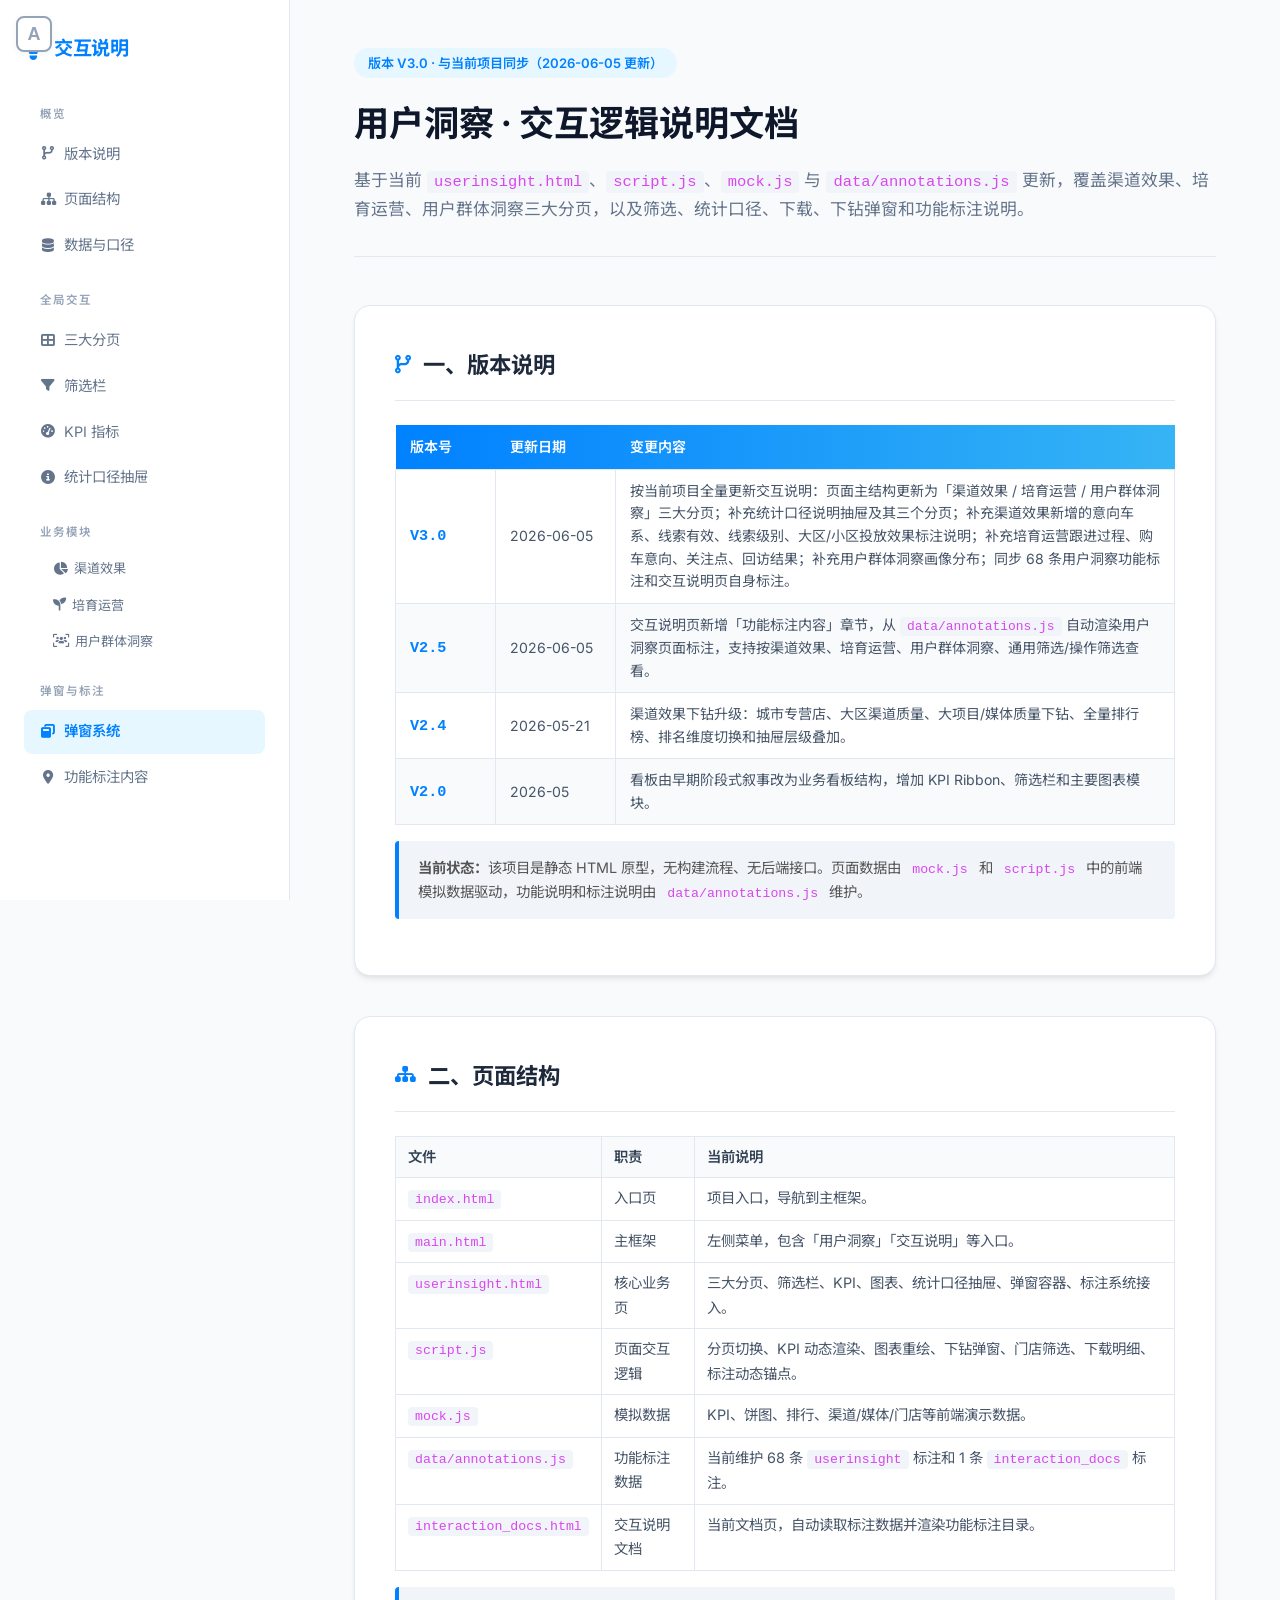
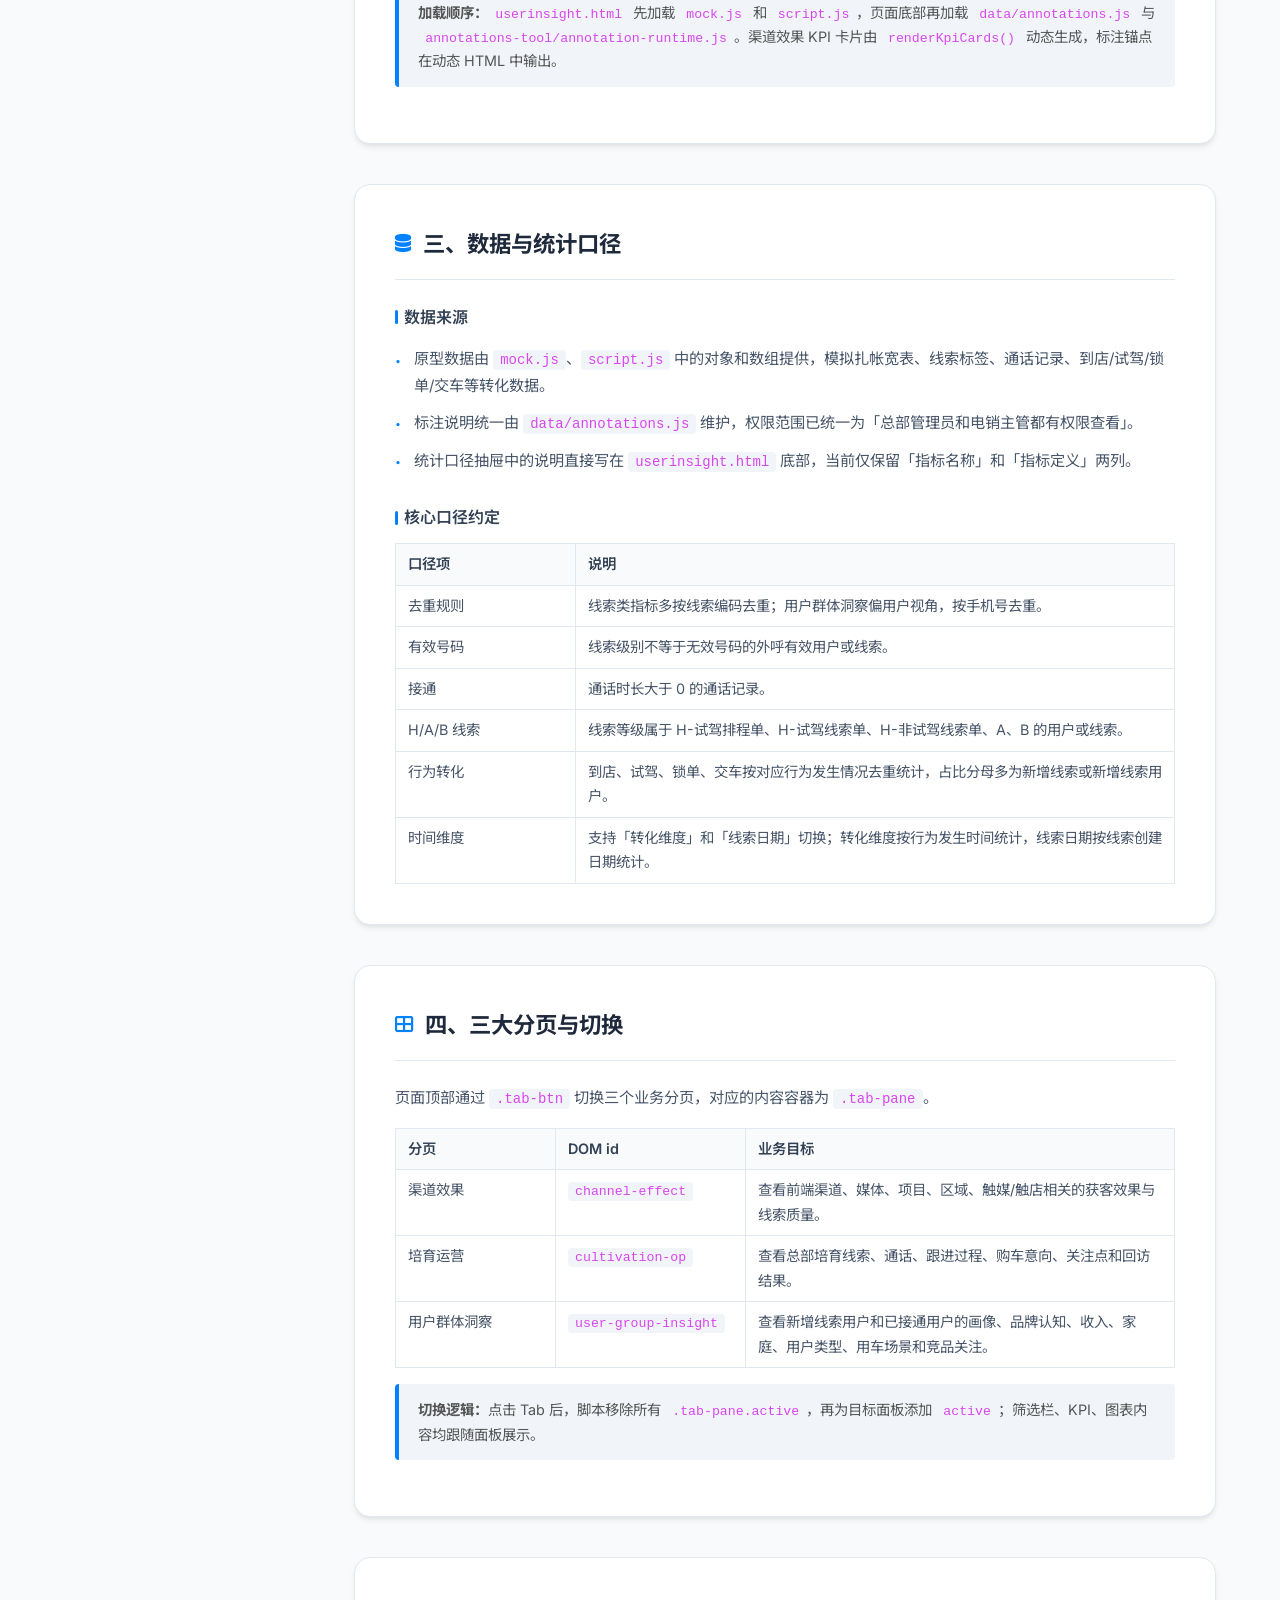
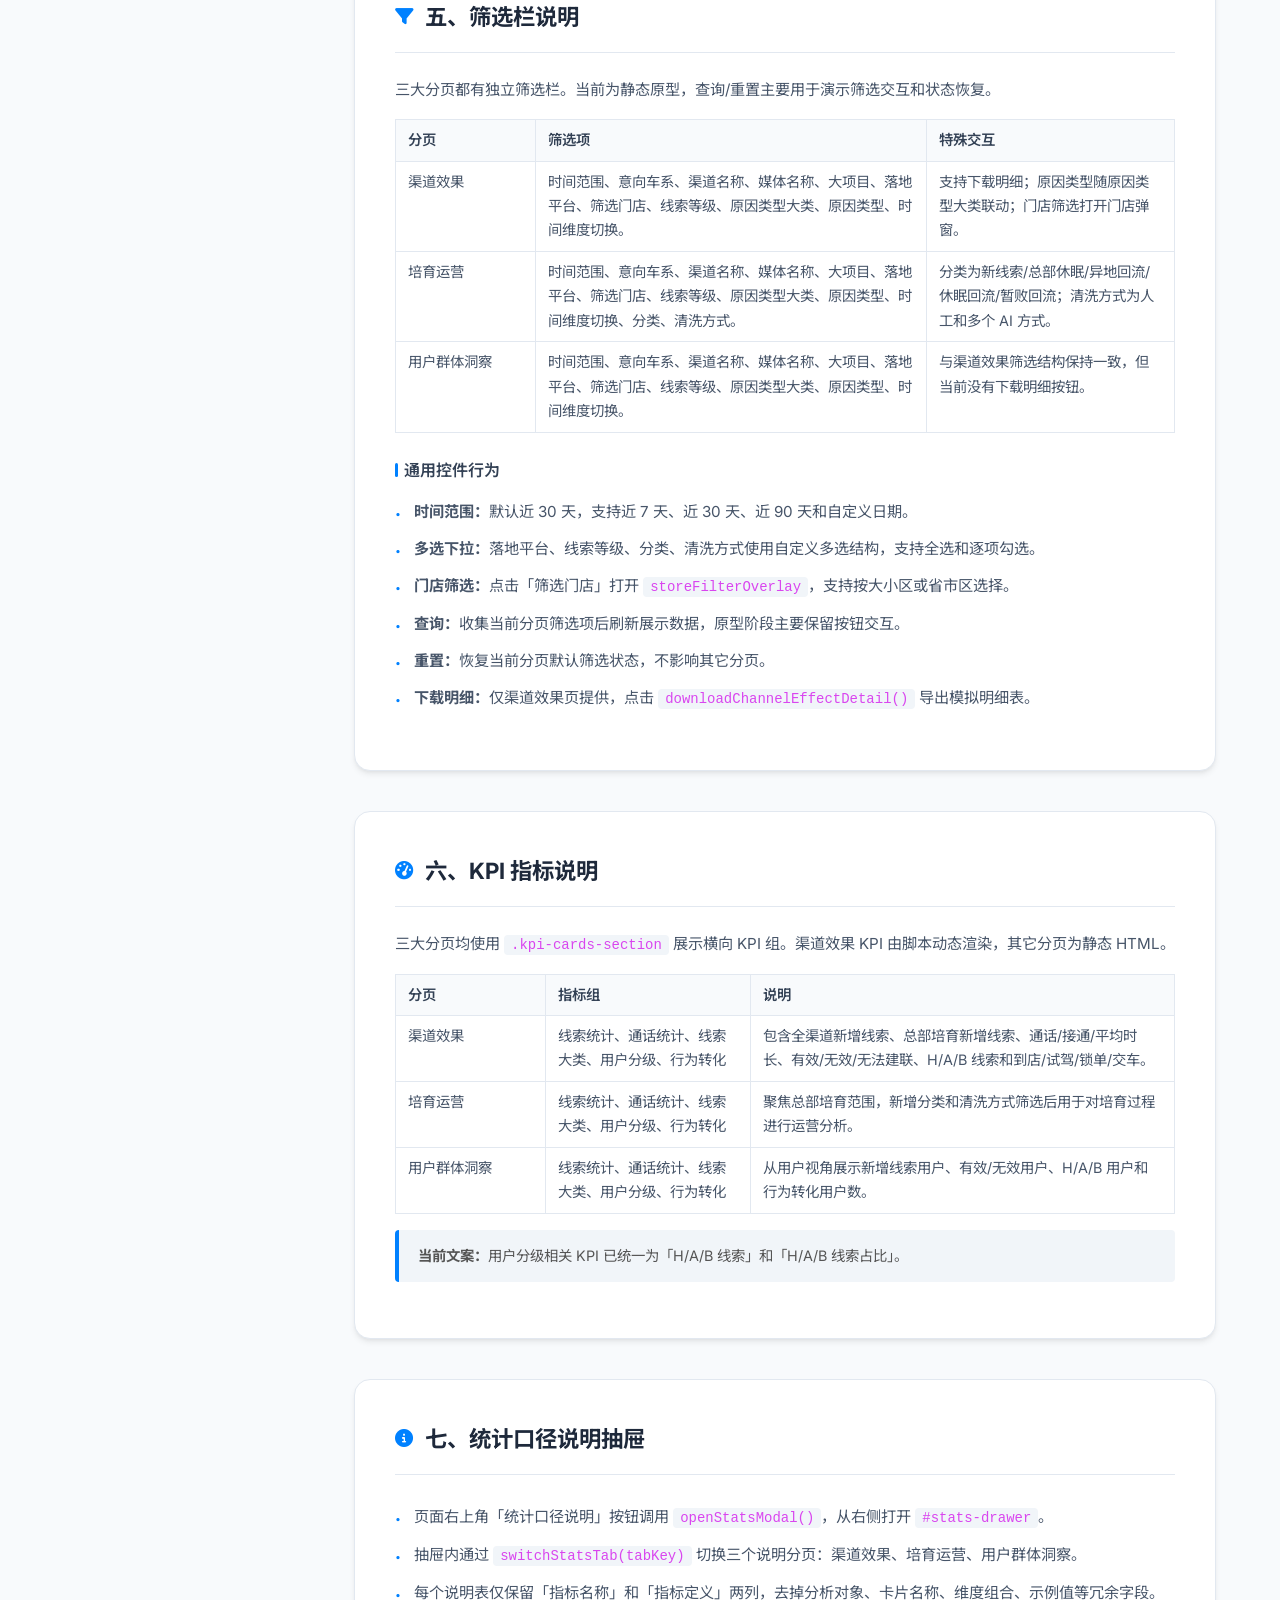
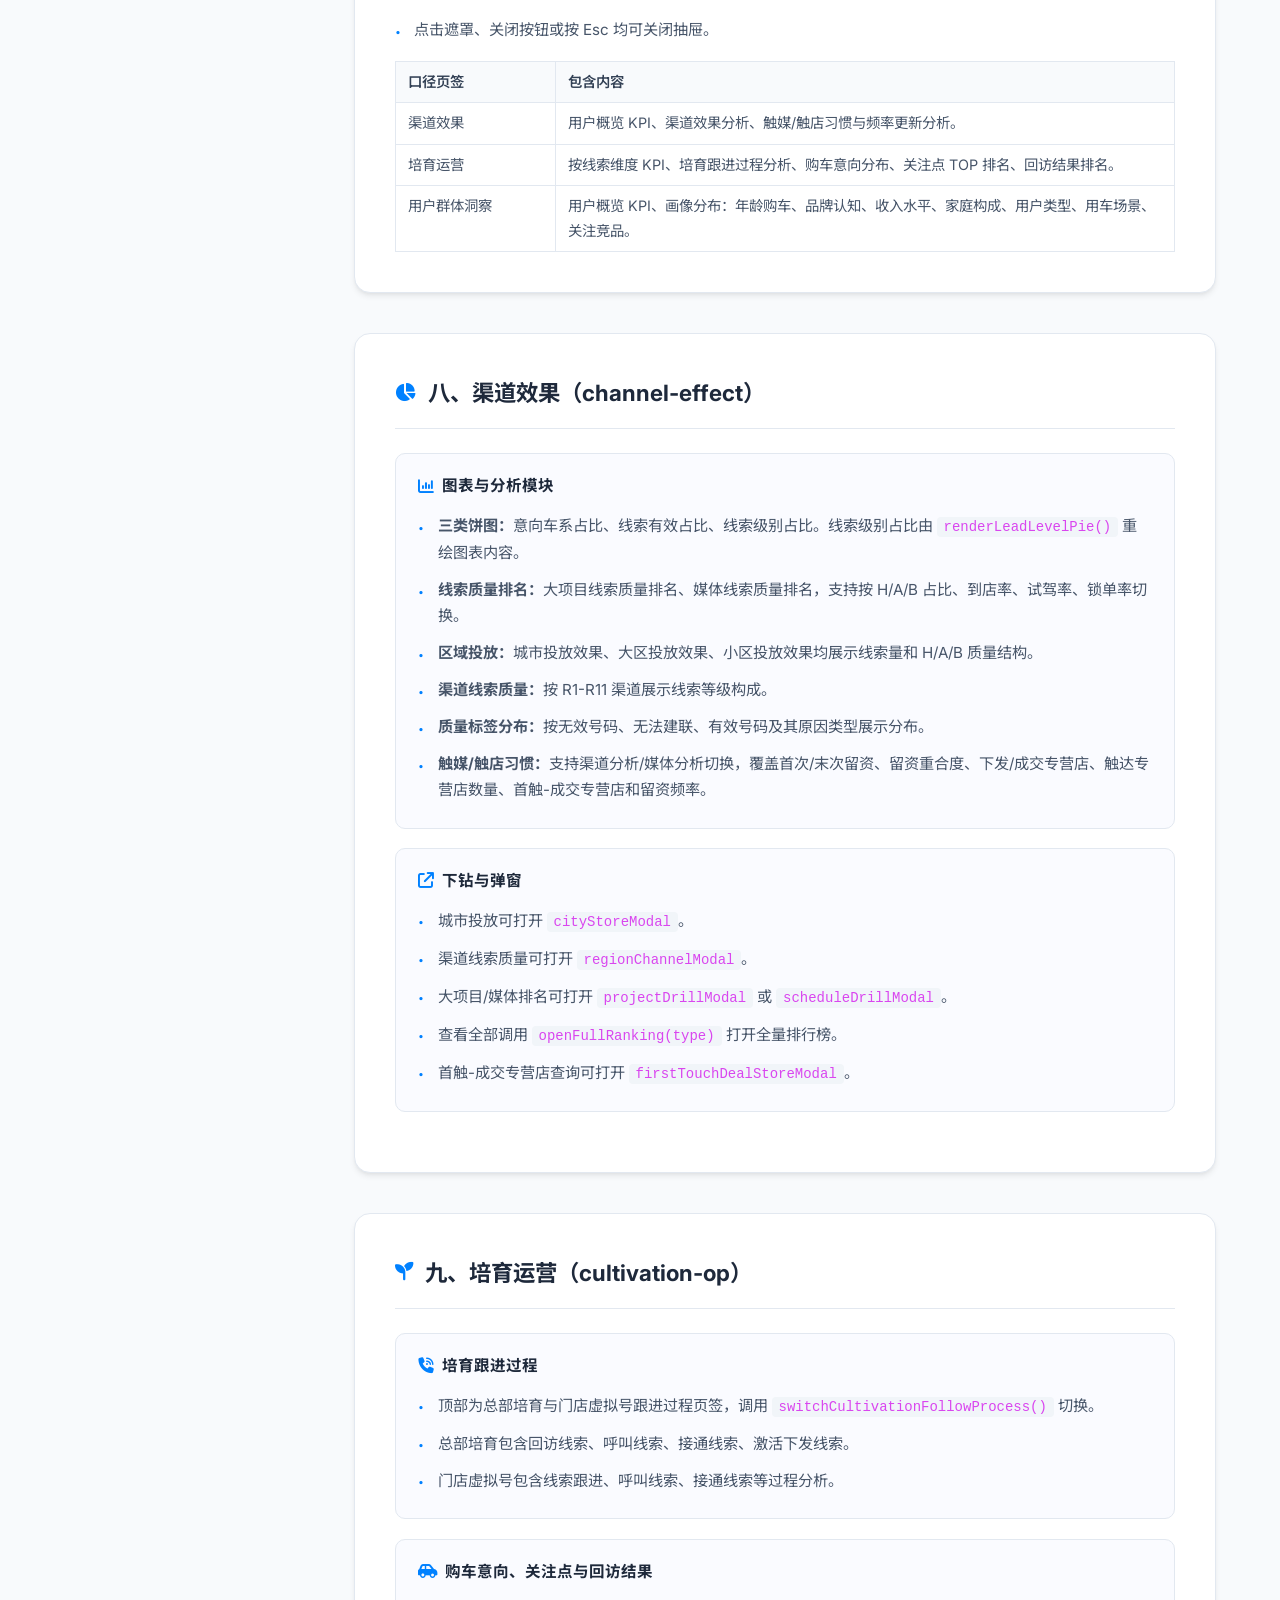
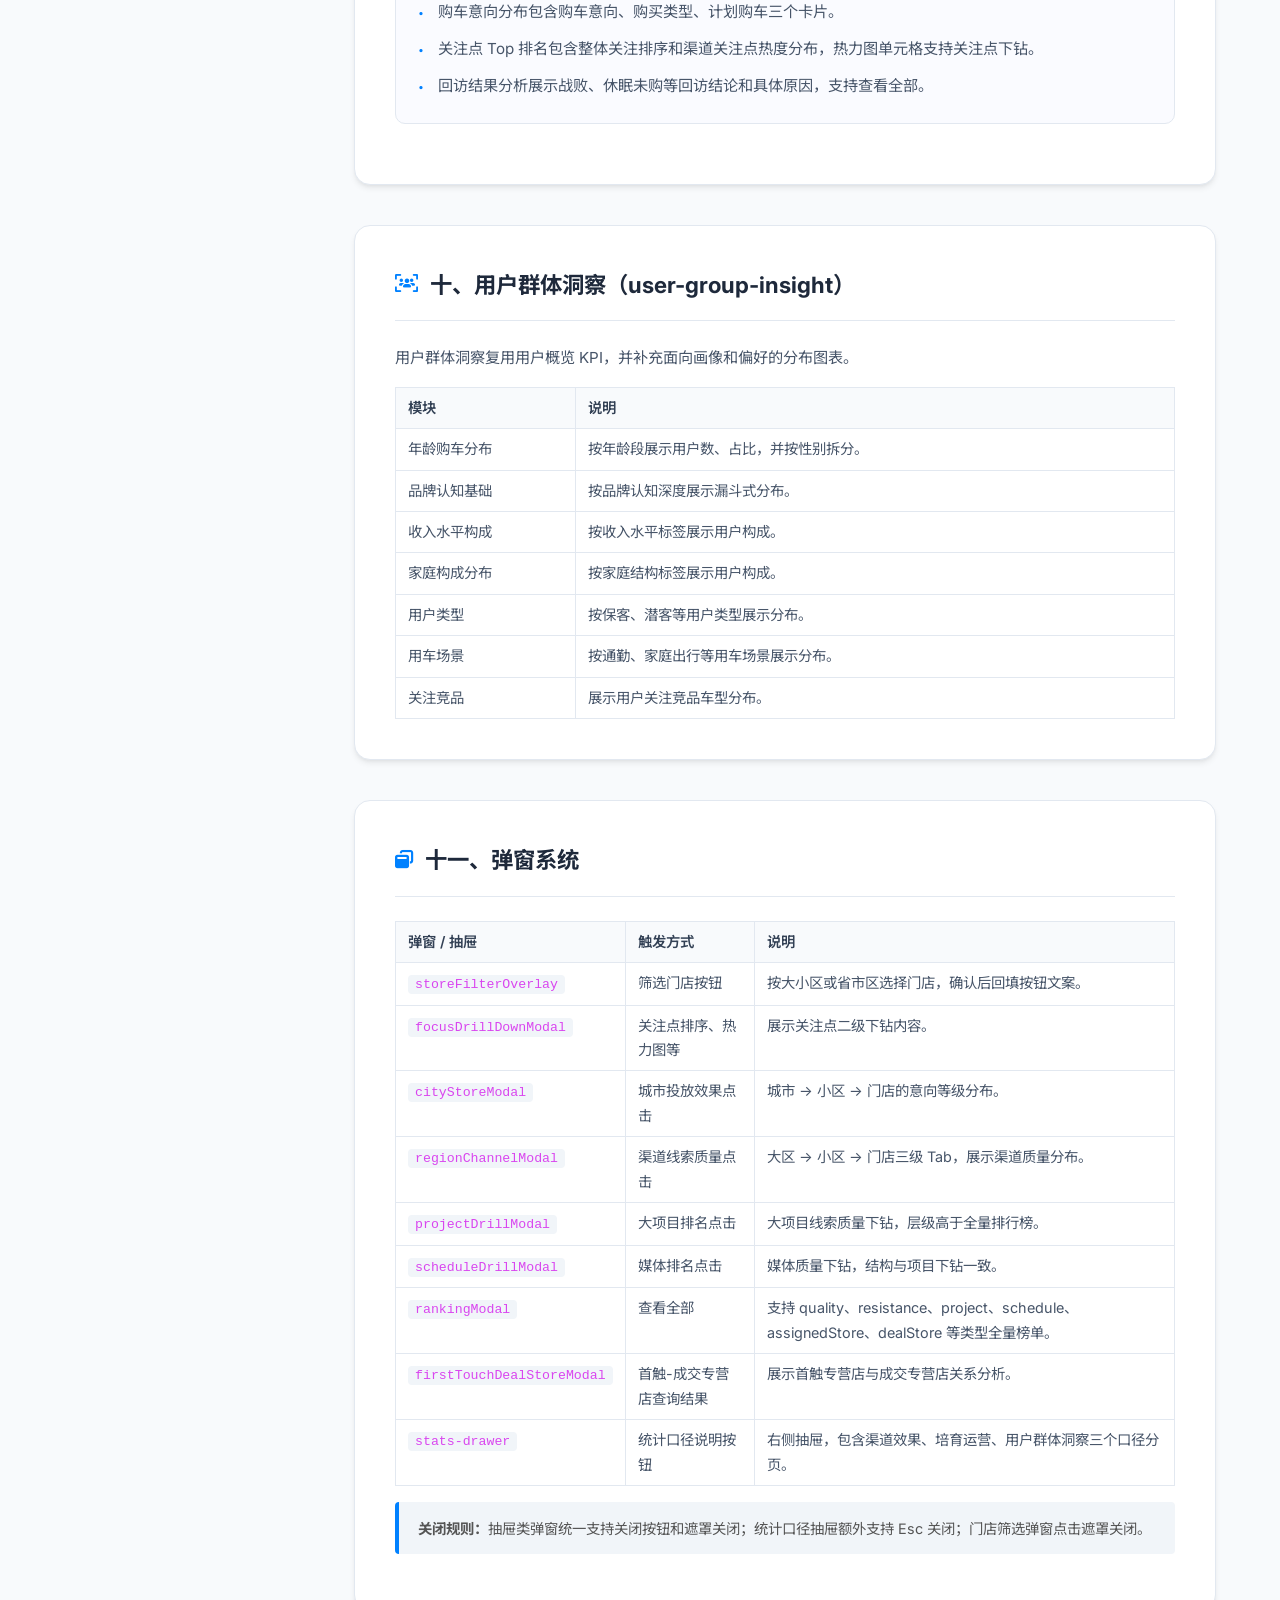
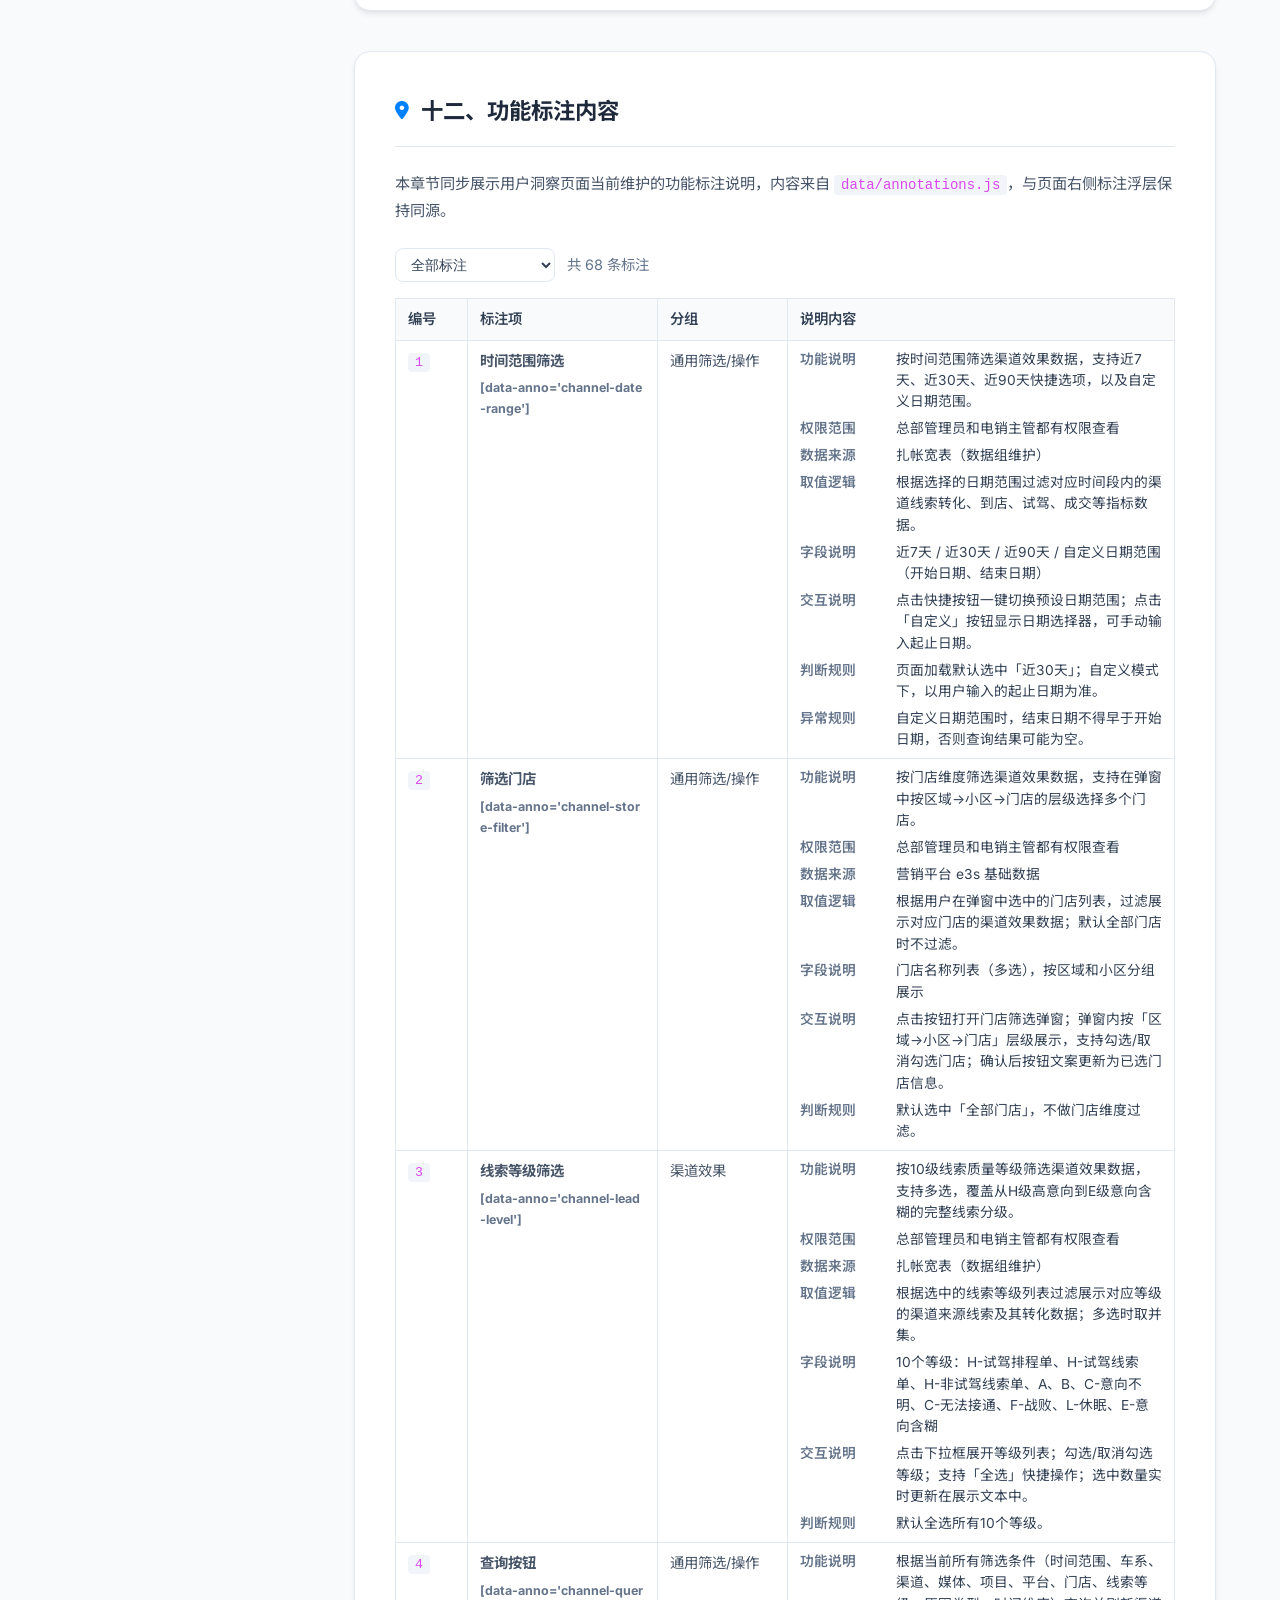
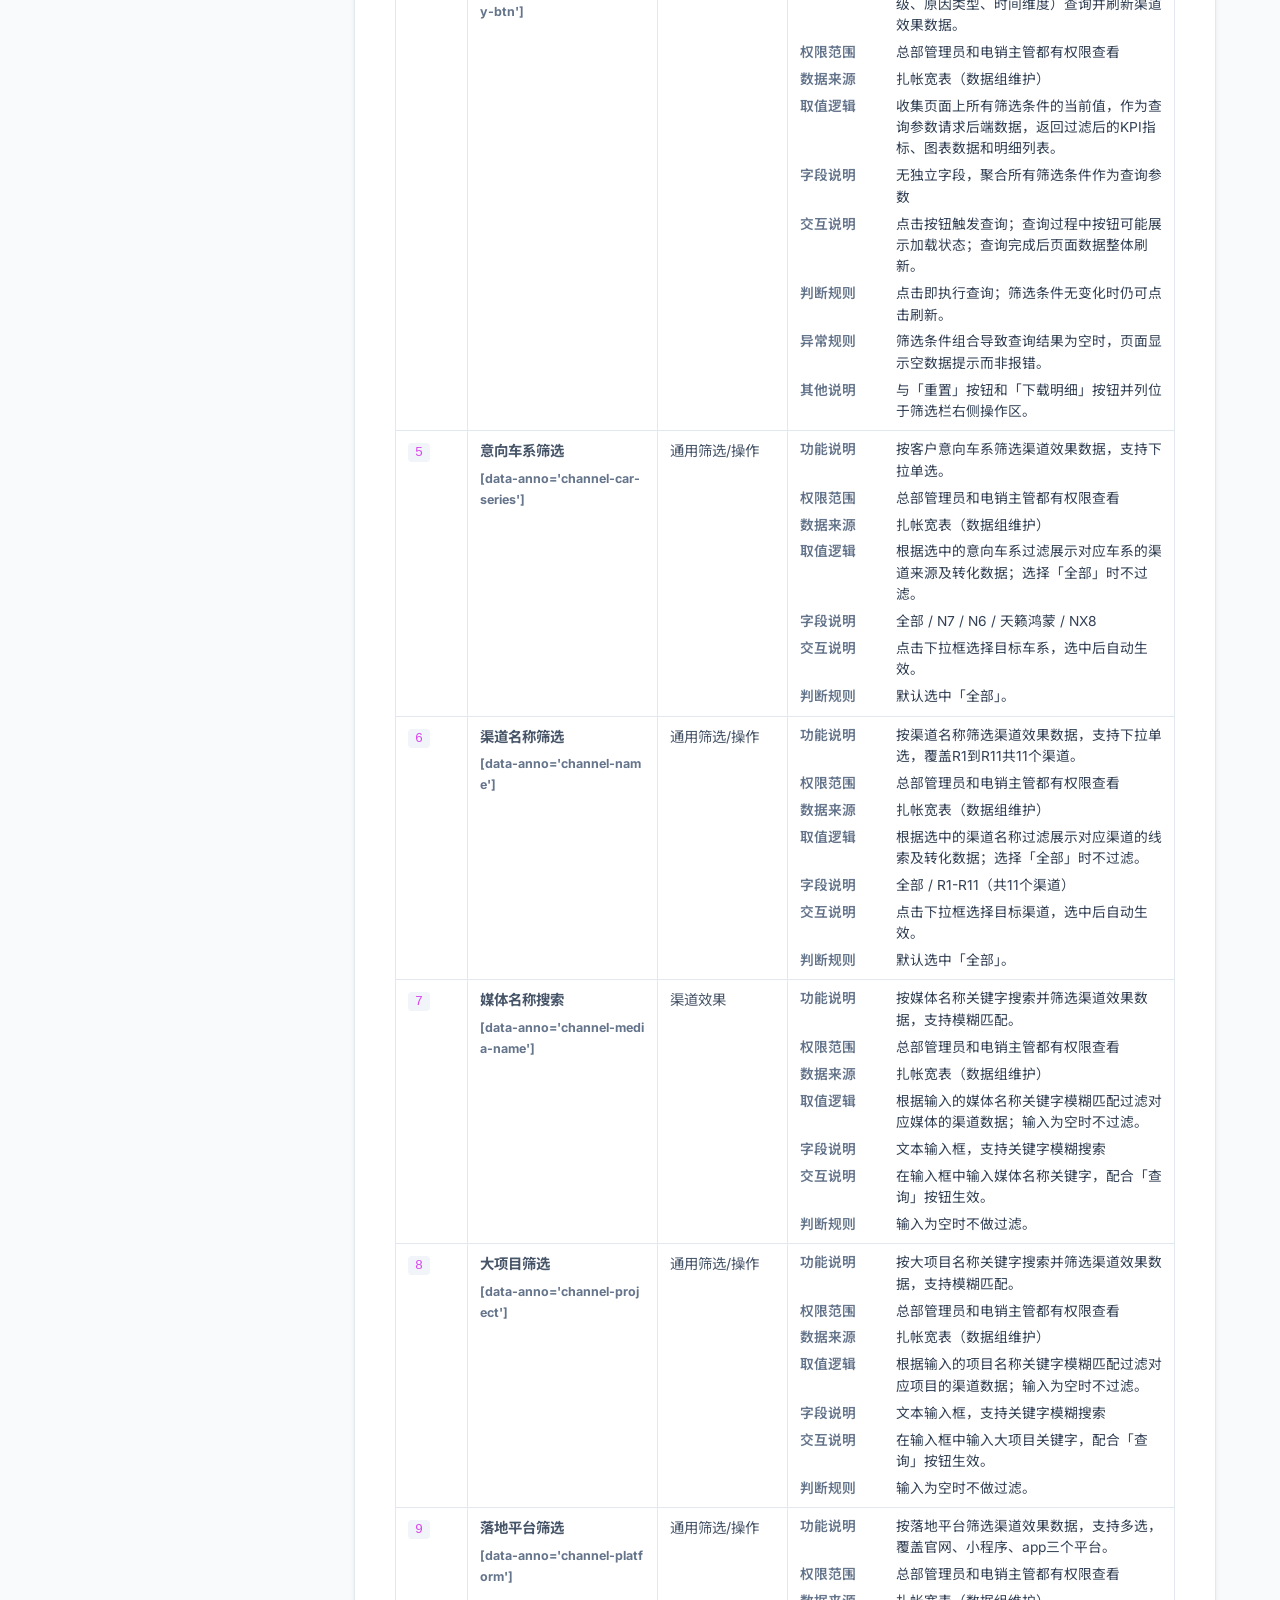
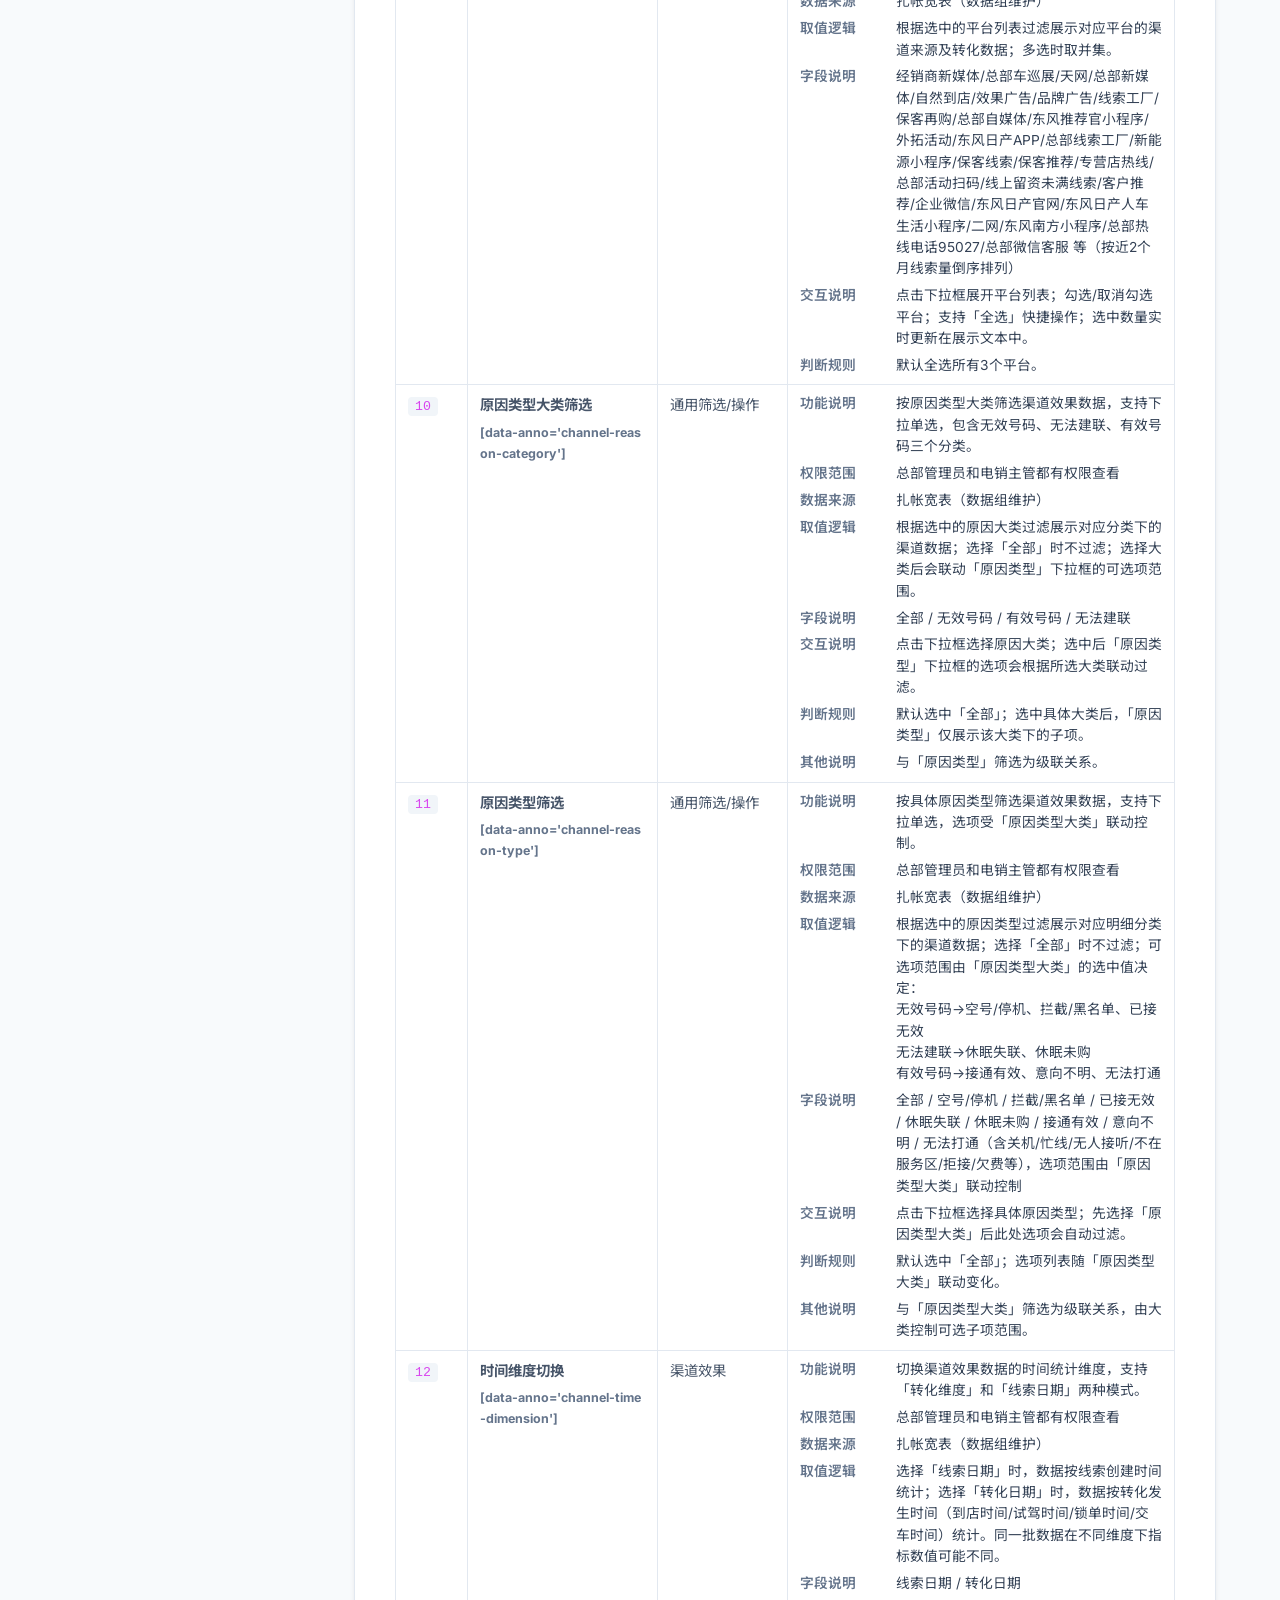
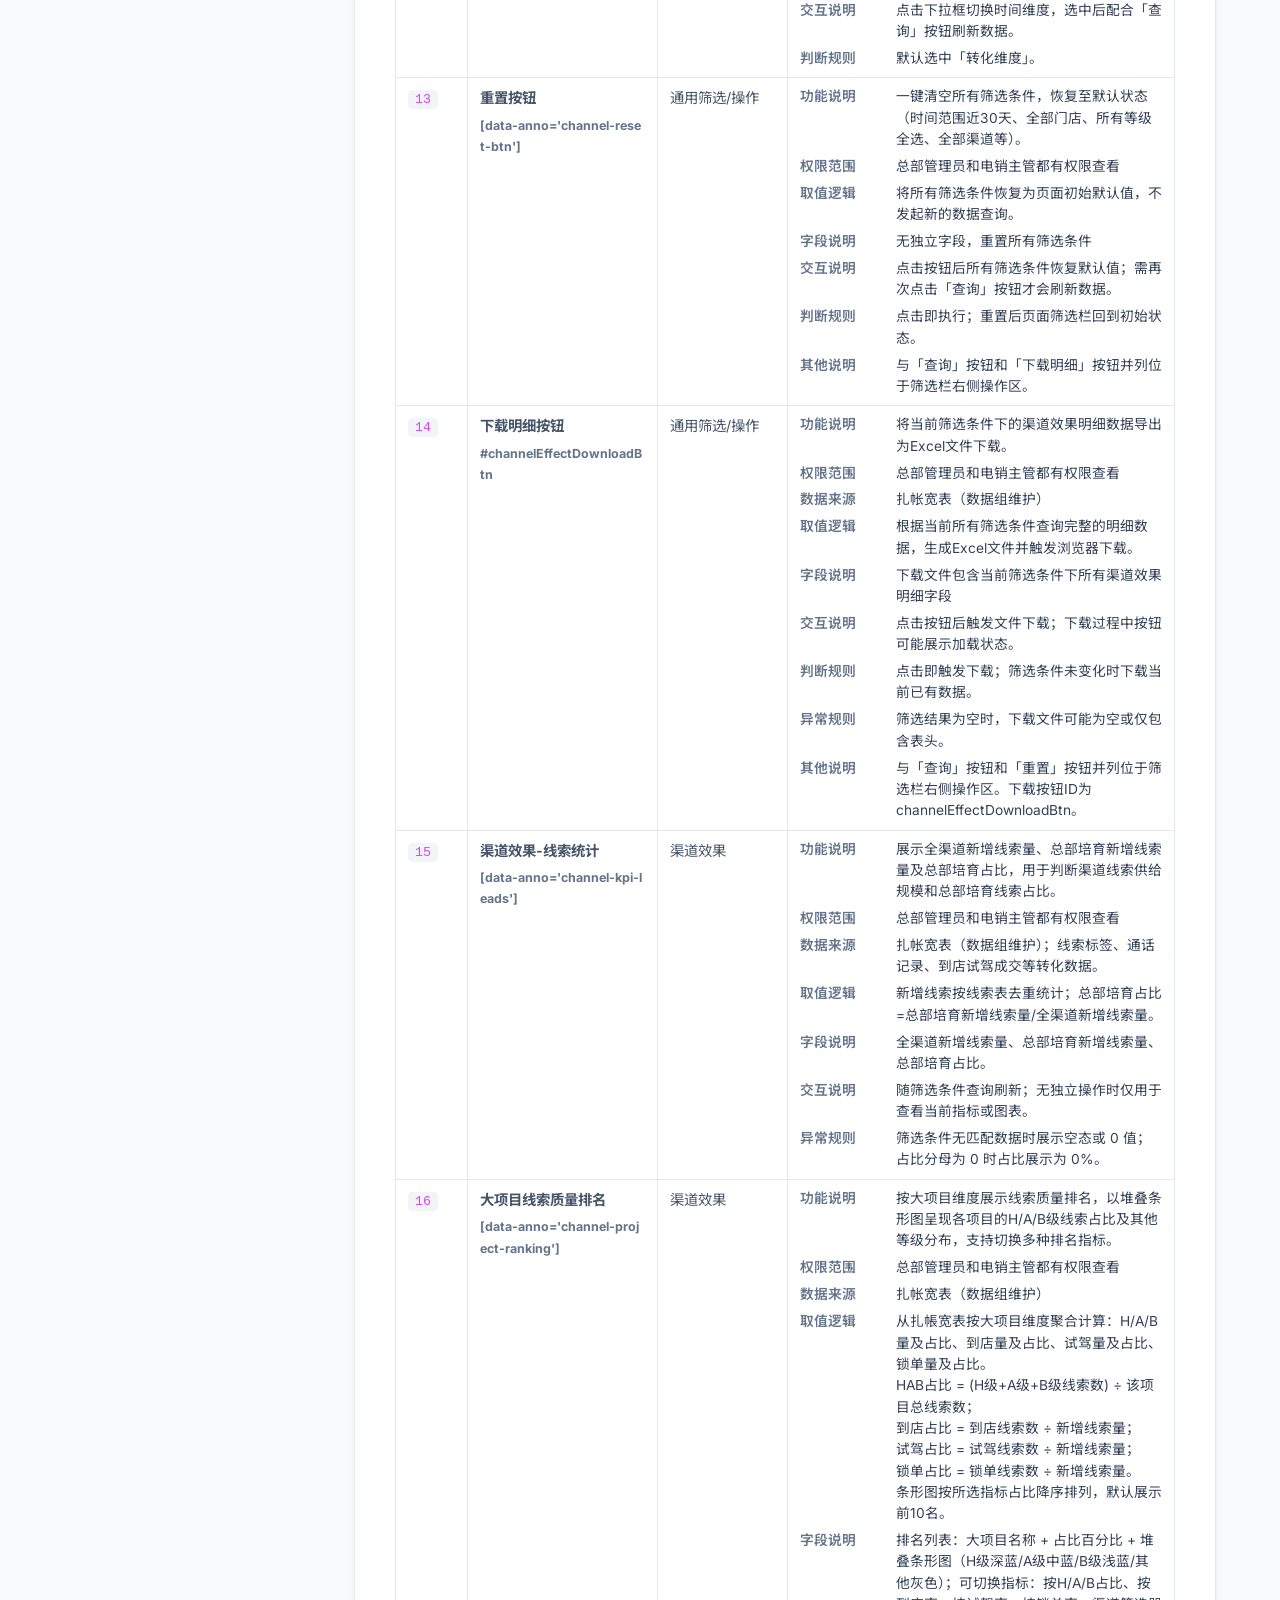
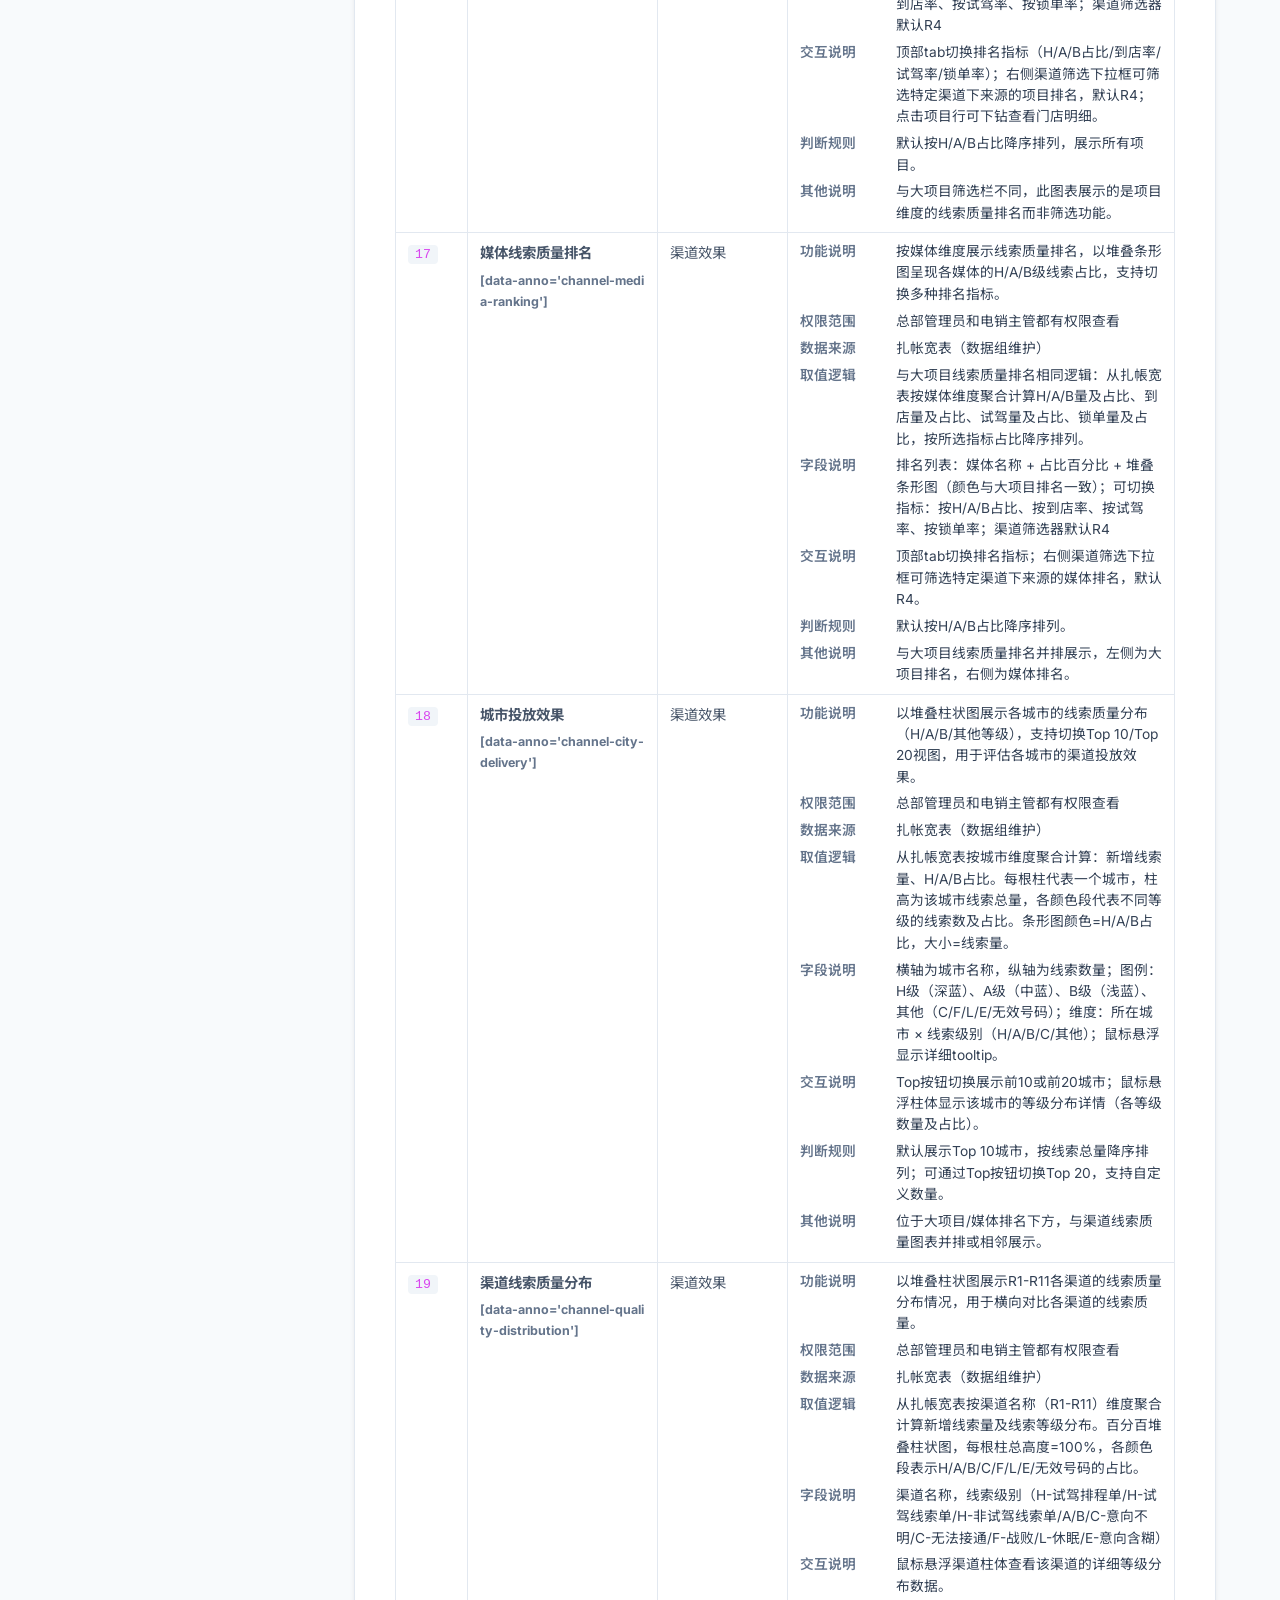
==== commit 279236bb: "feat: Codex 完善标注系统 — 68条标注覆盖3个Tab + KPI动态锚点 + 权限文案统一 - renderKpiCards() 动态生成 KPI 组 data-anno 锚点 - mo" ====
--- a/interaction_docs.html
+++ b/interaction_docs.html
@@ -344,6 +344,80 @@
         }
         .chart-card ul { margin-bottom: 0; }
 
+        .annotation-toolbar {
+            display: flex;
+            align-items: center;
+            gap: 12px;
+            margin-bottom: 1rem;
+            flex-wrap: wrap;
+        }
+
+        .annotation-filter {
+            border: 1px solid var(--border);
+            border-radius: 8px;
+            padding: 0.45rem 0.7rem;
+            background: #fff;
+            color: #334155;
+            font-size: 0.9rem;
+            min-width: 160px;
+        }
+
+        .annotation-summary {
+            color: var(--text-secondary);
+            font-size: 0.9rem;
+        }
+
+        .annotation-table td {
+            vertical-align: top;
+        }
+
+        .annotation-title-cell {
+            font-weight: 700;
+            color: #1e293b;
+            min-width: 150px;
+        }
+
+        .annotation-target {
+            display: block;
+            color: #64748b;
+            font-size: 0.78rem;
+            margin-top: 4px;
+            word-break: break-all;
+        }
+
+        .annotation-desc-list {
+            display: grid;
+            gap: 0.35rem;
+        }
+
+        .annotation-desc-row {
+            display: grid;
+            grid-template-columns: 88px minmax(0, 1fr);
+            gap: 8px;
+            font-size: 0.86rem;
+            line-height: 1.55;
+        }
+
+        .annotation-desc-label {
+            color: #64748b;
+            font-weight: 600;
+            white-space: nowrap;
+        }
+
+        .annotation-desc-text {
+            color: #334155;
+            word-break: break-word;
+        }
+
+        .annotation-empty {
+            padding: 1rem;
+            color: #94a3b8;
+            text-align: center;
+            border: 1px dashed var(--border);
+            border-radius: 10px;
+            background: #f8fafc;
+        }
+
         .drill-tag {
             display: inline-flex;
             align-items: center;
@@ -371,6 +445,7 @@
             .doc-sidebar { width: 72px; padding: 10px; }
             .doc-sidebar .doc-logo span, .nav-link span, .nav-sub-link span, .nav-section-label { display: none; }
             .doc-main { margin-left: 72px; padding: 2rem; }
+            .annotation-desc-row { grid-template-columns: 1fr; gap: 2px; }
         }
     </style>
 </head>
@@ -386,40 +461,35 @@
         <nav>
             <ul class="nav-list">
                 <li><a href="#section-version" class="nav-link"><i class="fa-solid fa-code-branch"></i><span>版本说明</span></a></li>
+                <li><a href="#section-architecture" class="nav-link"><i class="fa-solid fa-sitemap"></i><span>页面结构</span></a></li>
+                <li><a href="#section-datasource" class="nav-link"><i class="fa-solid fa-database"></i><span>数据与口径</span></a></li>
             </ul>
         </nav>
 
-        <div class="nav-section-label">全局</div>
+        <div class="nav-section-label">全局交互</div>
         <nav>
             <ul class="nav-list">
-                <li><a href="#section-datasource" class="nav-link"><i class="fa-solid fa-database"></i><span>数据源说明</span></a></li>
-                <li><a href="#section-filter" class="nav-link"><i class="fa-solid fa-filter"></i><span>筛选栏说明</span></a></li>
-                <li><a href="#section-metrics" class="nav-link"><i class="fa-solid fa-gauge-high"></i><span>核心指标说明</span></a></li>
+                <li><a href="#section-tabs" class="nav-link"><i class="fa-solid fa-table-cells-large"></i><span>三大分页</span></a></li>
+                <li><a href="#section-filter" class="nav-link"><i class="fa-solid fa-filter"></i><span>筛选栏</span></a></li>
+                <li><a href="#section-metrics" class="nav-link"><i class="fa-solid fa-gauge-high"></i><span>KPI 指标</span></a></li>
+                <li><a href="#section-stats" class="nav-link"><i class="fa-solid fa-circle-info"></i><span>统计口径抽屉</span></a></li>
             </ul>
         </nav>
 
-        <div class="nav-section-label">洞察看板</div>
+        <div class="nav-section-label">业务模块</div>
         <nav>
-            <ul class="nav-list">
-                <li><a href="#section-dashboards" class="nav-link"><i class="fa-solid fa-layer-group"></i><span>洞察看板说明</span></a></li>
-            </ul>
             <ul class="nav-sub-list">
                 <li><a href="#board-channel" class="nav-sub-link"><i class="fa-solid fa-chart-pie"></i><span>渠道效果</span></a></li>
                 <li><a href="#board-cultivation" class="nav-sub-link"><i class="fa-solid fa-seedling"></i><span>培育运营</span></a></li>
+                <li><a href="#board-insight" class="nav-sub-link"><i class="fa-solid fa-users-viewfinder"></i><span>用户群体洞察</span></a></li>
             </ul>
         </nav>
 
-        <div class="nav-section-label">弹窗系统</div>
+        <div class="nav-section-label">弹窗与标注</div>
         <nav>
             <ul class="nav-list">
-                <li><a href="#section-modals" class="nav-link"><i class="fa-solid fa-window-restore"></i><span>弹窗总览</span></a></li>
-            </ul>
-            <ul class="nav-sub-list">
-                <li><a href="#modal-focus" class="nav-sub-link"><i class="fa-solid fa-magnifying-glass-chart"></i><span>关注点下钻</span></a></li>
-                <li><a href="#modal-citystore" class="nav-sub-link"><i class="fa-solid fa-store"></i><span>城市专营店</span></a></li>
-                <li><a href="#modal-regionchannel" class="nav-sub-link"><i class="fa-solid fa-map-location-dot"></i><span>渠道质量分布</span></a></li>
-                <li><a href="#modal-projectdrill" class="nav-sub-link"><i class="fa-solid fa-diagram-project"></i><span>项目/媒体下钻</span></a></li>
-                <li><a href="#modal-fullranking" class="nav-sub-link"><i class="fa-solid fa-list-ol"></i><span>全量排行榜</span></a></li>
+                <li><a href="#section-modals" class="nav-link"><i class="fa-solid fa-window-restore"></i><span>弹窗系统</span></a></li>
+                <li><a href="#section-annotations" class="nav-link"><i class="fa-solid fa-location-dot"></i><span>功能标注内容</span></a></li>
             </ul>
         </nav>
     </aside>
@@ -427,9 +497,9 @@
     <!-- Main Content -->
     <main class="doc-main">
         <header class="doc-header" id="intro">
-            <span class="doc-tag">版本 V2.4 · 与最新代码同步（2026-05-21 更新）</span>
+            <span class="doc-tag">版本 V3.0 · 与当前项目同步（2026-06-05 更新）</span>
             <h1 class="doc-title">用户洞察 · 交互逻辑说明文档</h1>
-            <p class="doc-subtitle">描述「用户洞察」页面（userinsight.html）的全量 UI 交互规则、数据展示逻辑与功能边界，包括渠道效果与培育运营两大核心模块，以及 6 个下钻弹窗的完整交互说明。</p>
+            <p class="doc-subtitle">基于当前 <code>userinsight.html</code>、<code>script.js</code>、<code>mock.js</code> 与 <code>data/annotations.js</code> 更新，覆盖渠道效果、培育运营、用户群体洞察三大分页，以及筛选、统计口径、下载、下钻弹窗和功能标注说明。</p>
         </header>
 
         <!-- ===================== 一、版本说明 ===================== -->
@@ -437,784 +507,258 @@
             <h2 class="section-title"><i class="fa-solid fa-code-branch"></i>一、版本说明</h2>
             <table class="version-table">
                 <thead>
-                    <tr><th style="width:100px;">版本号</th><th>更新日期</th><th>变更内容</th></tr>
+                    <tr><th style="width:100px;">版本号</th><th style="width:120px;">更新日期</th><th>变更内容</th></tr>
                 </thead>
                 <tbody>
                     <tr>
+                        <td class="ver-num">V3.0</td>
+                        <td>2026-06-05</td>
+                        <td>按当前项目全量更新交互说明：页面主结构更新为「渠道效果 / 培育运营 / 用户群体洞察」三大分页；补充统计口径说明抽屉及其三个分页；补充渠道效果新增的意向车系、线索有效、线索级别、大区/小区投放效果标注说明；补充培育运营跟进过程、购车意向、关注点、回访结果；补充用户群体洞察画像分布；同步 68 条用户洞察功能标注和交互说明页自身标注。</td>
+                    </tr>
+                    <tr>
+                        <td class="ver-num">V2.5</td>
+                        <td>2026-06-05</td>
+                        <td>交互说明页新增「功能标注内容」章节，从 <code>data/annotations.js</code> 自动渲染用户洞察页面标注，支持按渠道效果、培育运营、用户群体洞察、通用筛选/操作筛选查看。</td>
+                    </tr>
+                    <tr>
                         <td class="ver-num">V2.4</td>
                         <td>2026-05-21</td>
-                        <td>渠道效果模块全面下钻升级：①区域投放效果增加城市专营店下钻弹窗（城市→小区→门店三级结构，H/A/B 意向等级分布）；②渠道线索质量增加大区渠道质量分布弹窗（大区→小区→门店三级 Tab，含"全部"汇总 Tab）；③大项目/媒体质量排名增加行级下钻弹窗（大区→小区→门店三级 Tab），支持 HAB/到店/试驾/锁单四种维度切换后点击下钻；④全量排行榜扩展支持 4 种类型（通话质量标签/抗拒点/大项目/媒体），全量大项目和媒体质量排名的行可点击触发下钻弹窗；⑤四个排名模块统一按 HAB 占比倒序排列；⑥全量排行榜弹窗统一左右页边距 60px；⑦项目/媒体质量下钻弹窗 z-index 提升至 1100 确保叠加正确。</td>
-                    </tr>
-                    <tr>
-                        <td class="ver-num">V2.3</td>
-                        <td>2026-05-14</td>
-                        <td>补充培育运营看板详细功能说明：完善模块 1-4 的详细描述（卡片构成、数据展示格式、颜色编码规则），新增弹窗系统说明（focusDrillDownModal 关注点二级下钻 / rankingModal 全量排行榜），补充完整的触发方式、弹窗结构、数据来源、关闭方式等交互细节。</td>
-                    </tr>
-                    <tr>
-                        <td class="ver-num">V2.2</td>
-                        <td>2026-05-14</td>
-                        <td>筛选栏重构为 5 项（时间范围快捷按钮 + 意向车系 + 线索等级多选 + 渠道名称 + 大项目）；线索等级升级为自定义多选下拉组件，支持全选/逐项勾选；KPI 指标区升级为单行横向 Ribbon 视图（4 组紧凑展示），含内联占比标注；移除「新增洞察标签」「下载明细数据」操作按钮及原 4 卡片指标区；清理遗留死代码（faqModal / trendModal / hotRankingModal / hotTrendsModal / mdModal 及相关导出功能），不影响现有弹窗（focusDrillDownModal / rankingModal）</td>
+                        <td>渠道效果下钻升级：城市专营店、大区渠道质量、大项目/媒体质量下钻、全量排行榜、排名维度切换和抽屉层级叠加。</td>
                     </tr>
                     <tr>
                         <td class="ver-num">V2.0</td>
-                        <td>2026-05-09</td>
-                        <td>看板重构为两大核心模块（渠道效果 + 培育运营），取消阶段性子 Tab，采用垂直扁平化展开结构；线索等级筛选器升级为多选结构；优化图表卡片高度；新增 KPI 单行 Ribbon 视图</td>
-                    </tr>
-                    <tr>
-                        <td class="ver-num">V1.0</td>
-                        <td>2026-04 之前</td>
-                        <td>初始版本，五阶段叙事切换模式（线索体检 → 画像定性 → 意向剖析 → 购车关注剖析 → 卡点归因）</td>
+                        <td>2026-05</td>
+                        <td>看板由早期阶段式叙事改为业务看板结构，增加 KPI Ribbon、筛选栏和主要图表模块。</td>
                     </tr>
                 </tbody>
             </table>
             <div class="highlight-box" style="margin-top:1rem;">
-                <strong>当前状态：</strong>原型演示阶段（Mock Data），所有数值为模拟数据。生产环境须接入后端实时数据接口。
+                <strong>当前状态：</strong>该项目是静态 HTML 原型，无构建流程、无后端接口。页面数据由 <code>mock.js</code> 和 <code>script.js</code> 中的前端模拟数据驱动，功能说明和标注说明由 <code>data/annotations.js</code> 维护。
             </div>
         </section>
 
-        <!-- ===================== 二、数据源说明 ===================== -->
+        <!-- ===================== 二、页面结构 ===================== -->
+        <section class="section" id="section-architecture">
+            <h2 class="section-title"><i class="fa-solid fa-sitemap"></i>二、页面结构</h2>
+            <table class="flow-table">
+                <thead><tr><th style="width:180px;">文件</th><th>职责</th><th>当前说明</th></tr></thead>
+                <tbody>
+                    <tr><td><code>index.html</code></td><td>入口页</td><td>项目入口，导航到主框架。</td></tr>
+                    <tr><td><code>main.html</code></td><td>主框架</td><td>左侧菜单，包含「用户洞察」「交互说明」等入口。</td></tr>
+                    <tr><td><code>userinsight.html</code></td><td>核心业务页</td><td>三大分页、筛选栏、KPI、图表、统计口径抽屉、弹窗容器、标注系统接入。</td></tr>
+                    <tr><td><code>script.js</code></td><td>页面交互逻辑</td><td>分页切换、KPI 动态渲染、图表重绘、下钻弹窗、门店筛选、下载明细、标注动态锚点。</td></tr>
+                    <tr><td><code>mock.js</code></td><td>模拟数据</td><td>KPI、饼图、排行、渠道/媒体/门店等前端演示数据。</td></tr>
+                    <tr><td><code>data/annotations.js</code></td><td>功能标注数据</td><td>当前维护 68 条 <code>userinsight</code> 标注和 1 条 <code>interaction_docs</code> 标注。</td></tr>
+                    <tr><td><code>interaction_docs.html</code></td><td>交互说明文档</td><td>当前文档页，自动读取标注数据并渲染功能标注目录。</td></tr>
+                </tbody>
+            </table>
+            <div class="highlight-box">
+                <strong>加载顺序：</strong><code>userinsight.html</code> 先加载 <code>mock.js</code> 和 <code>script.js</code>，页面底部再加载 <code>data/annotations.js</code> 与 <code>annotations-tool/annotation-runtime.js</code>。渠道效果 KPI 卡片由 <code>renderKpiCards()</code> 动态生成，标注锚点在动态 HTML 中输出。
+            </div>
+        </section>
+
+        <!-- ===================== 三、数据与统计口径 ===================== -->
         <section class="section" id="section-datasource">
-            <h2 class="section-title"><i class="fa-solid fa-database"></i>二、数据源说明</h2>
-
-            <h3 class="sub-title">1. 数据来源</h3>
+            <h2 class="section-title"><i class="fa-solid fa-database"></i>三、数据与统计口径</h2>
+            <h3 class="sub-title">数据来源</h3>
             <ul class="item-list">
-                <li>页面所有数据来源于 <strong>NEV 培育线索</strong>中经过<strong>智能体打标</strong>的客户线索表。</li>
-                <li><strong>统计口径：</strong>基于<strong>线索创建时间</strong>进行聚合。</li>
-                <li>由数据组提供<strong>按日维度的扎帐宽表</strong>，必须包含以下关键字段：</li>
+                <li>原型数据由 <code>mock.js</code>、<code>script.js</code> 中的对象和数组提供，模拟扎帐宽表、线索标签、通话记录、到店/试驾/锁单/交车等转化数据。</li>
+                <li>标注说明统一由 <code>data/annotations.js</code> 维护，权限范围已统一为「总部管理员和电销主管都有权限查看」。</li>
+                <li>统计口径抽屉中的说明直接写在 <code>userinsight.html</code> 底部，当前仅保留「指标名称」和「指标定义」两列。</li>
+            </ul>
+            <h3 class="sub-title">核心口径约定</h3>
+            <table class="flow-table">
+                <thead><tr><th style="width:180px;">口径项</th><th>说明</th></tr></thead>
+                <tbody>
+                    <tr><td>去重规则</td><td>线索类指标多按线索编码去重；用户群体洞察偏用户视角，按手机号去重。</td></tr>
+                    <tr><td>有效号码</td><td>线索级别不等于无效号码的外呼有效用户或线索。</td></tr>
+                    <tr><td>接通</td><td>通话时长大于 0 的通话记录。</td></tr>
+                    <tr><td>H/A/B 线索</td><td>线索等级属于 H-试驾排程单、H-试驾线索单、H-非试驾线索单、A、B 的用户或线索。</td></tr>
+                    <tr><td>行为转化</td><td>到店、试驾、锁单、交车按对应行为发生情况去重统计，占比分母多为新增线索或新增线索用户。</td></tr>
+                    <tr><td>时间维度</td><td>支持「转化维度」和「线索日期」切换；转化维度按行为发生时间统计，线索日期按线索创建日期统计。</td></tr>
+                </tbody>
+            </table>
+        </section>
+
+        <!-- ===================== 四、三大分页 ===================== -->
+        <section class="section" id="section-tabs">
+            <h2 class="section-title"><i class="fa-solid fa-table-cells-large"></i>四、三大分页与切换</h2>
+            <p style="color:#475569; font-size:0.95rem; margin-bottom:1rem;">页面顶部通过 <code>.tab-btn</code> 切换三个业务分页，对应的内容容器为 <code>.tab-pane</code>。</p>
+            <table class="flow-table">
+                <thead><tr><th style="width:160px;">分页</th><th style="width:190px;">DOM id</th><th>业务目标</th></tr></thead>
+                <tbody>
+                    <tr><td>渠道效果</td><td><code>channel-effect</code></td><td>查看前端渠道、媒体、项目、区域、触媒/触店相关的获客效果与线索质量。</td></tr>
+                    <tr><td>培育运营</td><td><code>cultivation-op</code></td><td>查看总部培育线索、通话、跟进过程、购车意向、关注点和回访结果。</td></tr>
+                    <tr><td>用户群体洞察</td><td><code>user-group-insight</code></td><td>查看新增线索用户和已接通用户的画像、品牌认知、收入、家庭、用户类型、用车场景和竞品关注。</td></tr>
+                </tbody>
+            </table>
+            <div class="highlight-box"><strong>切换逻辑：</strong>点击 Tab 后，脚本移除所有 <code>.tab-pane.active</code>，再为目标面板添加 <code>active</code>；筛选栏、KPI、图表内容均跟随面板展示。</div>
+        </section>
+
+        <!-- ===================== 五、筛选栏说明 ===================== -->
+        <section class="section" id="section-filter">
+            <h2 class="section-title"><i class="fa-solid fa-filter"></i>五、筛选栏说明</h2>
+            <p style="color:#475569; font-size:0.95rem; margin-bottom:1rem;">三大分页都有独立筛选栏。当前为静态原型，查询/重置主要用于演示筛选交互和状态恢复。</p>
+            <table class="flow-table">
+                <thead><tr><th style="width:140px;">分页</th><th>筛选项</th><th>特殊交互</th></tr></thead>
+                <tbody>
+                    <tr><td>渠道效果</td><td>时间范围、意向车系、渠道名称、媒体名称、大项目、落地平台、筛选门店、线索等级、原因类型大类、原因类型、时间维度切换。</td><td>支持下载明细；原因类型随原因类型大类联动；门店筛选打开门店弹窗。</td></tr>
+                    <tr><td>培育运营</td><td>时间范围、意向车系、渠道名称、媒体名称、大项目、落地平台、筛选门店、线索等级、原因类型大类、原因类型、时间维度切换、分类、清洗方式。</td><td>分类为新线索/总部休眠/异地回流/休眠回流/暂败回流；清洗方式为人工和多个 AI 方式。</td></tr>
+                    <tr><td>用户群体洞察</td><td>时间范围、意向车系、渠道名称、媒体名称、大项目、落地平台、筛选门店、线索等级、原因类型大类、原因类型、时间维度切换。</td><td>与渠道效果筛选结构保持一致，但当前没有下载明细按钮。</td></tr>
+                </tbody>
+            </table>
+            <h3 class="sub-title">通用控件行为</h3>
+            <ul class="item-list">
+                <li><strong>时间范围：</strong>默认近 30 天，支持近 7 天、近 30 天、近 90 天和自定义日期。</li>
+                <li><strong>多选下拉：</strong>落地平台、线索等级、分类、清洗方式使用自定义多选结构，支持全选和逐项勾选。</li>
+                <li><strong>门店筛选：</strong>点击「筛选门店」打开 <code>storeFilterOverlay</code>，支持按大小区或省市区选择。</li>
+                <li><strong>查询：</strong>收集当前分页筛选项后刷新展示数据，原型阶段主要保留按钮交互。</li>
+                <li><strong>重置：</strong>恢复当前分页默认筛选状态，不影响其它分页。</li>
+                <li><strong>下载明细：</strong>仅渠道效果页提供，点击 <code>downloadChannelEffectDetail()</code> 导出模拟明细表。</li>
+            </ul>
+        </section>
+
+        <!-- ===================== 六、KPI 指标 ===================== -->
+        <section class="section" id="section-metrics">
+            <h2 class="section-title"><i class="fa-solid fa-gauge-high"></i>六、KPI 指标说明</h2>
+            <p style="color:#475569; font-size:0.95rem; margin-bottom:1rem;">三大分页均使用 <code>.kpi-cards-section</code> 展示横向 KPI 组。渠道效果 KPI 由脚本动态渲染，其它分页为静态 HTML。</p>
+            <table class="flow-table">
+                <thead><tr><th style="width:150px;">分页</th><th>指标组</th><th>说明</th></tr></thead>
+                <tbody>
+                    <tr><td>渠道效果</td><td>线索统计、通话统计、线索大类、用户分级、行为转化</td><td>包含全渠道新增线索、总部培育新增线索、通话/接通/平均时长、有效/无效/无法建联、H/A/B 线索和到店/试驾/锁单/交车。</td></tr>
+                    <tr><td>培育运营</td><td>线索统计、通话统计、线索大类、用户分级、行为转化</td><td>聚焦总部培育范围，新增分类和清洗方式筛选后用于对培育过程进行运营分析。</td></tr>
+                    <tr><td>用户群体洞察</td><td>线索统计、通话统计、线索大类、用户分级、行为转化</td><td>从用户视角展示新增线索用户、有效/无效用户、H/A/B 用户和行为转化用户数。</td></tr>
+                </tbody>
+            </table>
+            <div class="highlight-box"><strong>当前文案：</strong>用户分级相关 KPI 已统一为「H/A/B 线索」和「H/A/B 线索占比」。</div>
+        </section>
+
+        <!-- ===================== 七、统计口径抽屉 ===================== -->
+        <section class="section" id="section-stats">
+            <h2 class="section-title"><i class="fa-solid fa-circle-info"></i>七、统计口径说明抽屉</h2>
+            <ul class="item-list">
+                <li>页面右上角「统计口径说明」按钮调用 <code>openStatsModal()</code>，从右侧打开 <code>#stats-drawer</code>。</li>
+                <li>抽屉内通过 <code>switchStatsTab(tabKey)</code> 切换三个说明分页：渠道效果、培育运营、用户群体洞察。</li>
+                <li>每个说明表仅保留「指标名称」和「指标定义」两列，去掉分析对象、卡片名称、维度组合、示例值等冗余字段。</li>
+                <li>点击遮罩、关闭按钮或按 Esc 均可关闭抽屉。</li>
             </ul>
             <table class="flow-table">
-                <thead><tr><th>字段名</th><th>说明</th></tr></thead>
+                <thead><tr><th style="width:160px;">口径页签</th><th>包含内容</th></tr></thead>
                 <tbody>
-                    <tr><td>线索编码</td><td>线索唯一标识</td></tr>
-                    <tr><td>手机号</td><td>客户手机号码</td></tr>
-                    <tr><td>CallID</td><td>通话记录唯一标识，通话概况类指标的聚合维度</td></tr>
-                    <tr><td>通话开始时间</td><td>通话起始时间</td></tr>
-                    <tr><td>通话结束时间</td><td>通话结束时间</td></tr>
-                    <tr><td>线索创建时间</td><td>线索录入/创建时间，统计口径基准字段</td></tr>
-                    <tr><td>意向门店</td><td>客户意向归属门店</td></tr>
-                    <tr><td>业务类型</td><td>NEV 新线索 / NEV 冷线索 / NEV 留资未满</td></tr>
-                    <tr><td>意向车系</td><td>N7 / N6 / NX8 等</td></tr>
-                    <tr><td>R 渠道</td><td>R1 ~ R11 渠道来源编码</td></tr>
-                    <tr><td>大项目名称</td><td>所属大项目</td></tr>
-                    <tr><td>线索等级</td><td>H-试驾排程单 / H-试驾线索单 / H-非试驾线索单 / A / B / C-意向不明 / C-无法接通 / F-战败 / L-休眠 / E-意向含糊</td></tr>
-                    <tr><td>人群分类</td><td>线索 / 到店 / 试驾 / 锁单</td></tr>
-                    <tr><td>用户类型</td><td>保客 / 潜客</td></tr>
-                    <tr><td>客户标签集合</td><td>智能体打标输出的客户标签（C 系列、R 系列）</td></tr>
-                    <tr><td>通话时长</td><td>本次通话持续时长（秒）</td></tr>
-                    <tr><td>通话状态</td><td>接通 / 未接通</td></tr>
-                    <tr><td>未接通原因</td><td>关机 / 停机 / 无人接听 / 拒接 等</td></tr>
-                    <tr><td>线索状态</td><td>当前线索流转状态</td></tr>
+                    <tr><td>渠道效果</td><td>用户概览 KPI、渠道效果分析、触媒/触店习惯与频率更新分析。</td></tr>
+                    <tr><td>培育运营</td><td>按线索维度 KPI、培育跟进过程分析、购车意向分布、关注点 TOP 排名、回访结果排名。</td></tr>
+                    <tr><td>用户群体洞察</td><td>用户概览 KPI、画像分布：年龄购车、品牌认知、收入水平、家庭构成、用户类型、用车场景、关注竞品。</td></tr>
                 </tbody>
             </table>
-            <ul class="item-list">
-                <li>当前版本为 <strong>原型演示数据</strong>（Mock Data），所有数值为模拟数据，用于展示页面交互与可视化效果。</li>
-                <li>生产环境须接入后端实时数据接口，替换各图表初始化函数中的 Mock 数据。</li>
-            </ul>
-
-            <h3 class="sub-title">2. 数据粒度</h3>
+        </section>
+
+        <!-- ===================== 八、渠道效果 ===================== -->
+        <section class="section" id="board-channel">
+            <h2 class="section-title"><i class="fa-solid fa-chart-pie"></i>八、渠道效果（channel-effect）</h2>
+            <div class="chart-card">
+                <div class="chart-card-title"><i class="fa-solid fa-chart-column"></i> 图表与分析模块</div>
+                <ul class="item-list">
+                    <li><strong>三类饼图：</strong>意向车系占比、线索有效占比、线索级别占比。线索级别占比由 <code>renderLeadLevelPie()</code> 重绘图表内容。</li>
+                    <li><strong>线索质量排名：</strong>大项目线索质量排名、媒体线索质量排名，支持按 H/A/B 占比、到店率、试驾率、锁单率切换。</li>
+                    <li><strong>区域投放：</strong>城市投放效果、大区投放效果、小区投放效果均展示线索量和 H/A/B 质量结构。</li>
+                    <li><strong>渠道线索质量：</strong>按 R1-R11 渠道展示线索等级构成。</li>
+                    <li><strong>质量标签分布：</strong>按无效号码、无法建联、有效号码及其原因类型展示分布。</li>
+                    <li><strong>触媒/触店习惯：</strong>支持渠道分析/媒体分析切换，覆盖首次/末次留资、留资重合度、下发/成交专营店、触达专营店数量、首触-成交专营店和留资频率。</li>
+                </ul>
+            </div>
+            <div class="chart-card">
+                <div class="chart-card-title"><i class="fa-solid fa-arrow-up-right-from-square"></i> 下钻与弹窗</div>
+                <ul class="item-list">
+                    <li>城市投放可打开 <code>cityStoreModal</code>。</li>
+                    <li>渠道线索质量可打开 <code>regionChannelModal</code>。</li>
+                    <li>大项目/媒体排名可打开 <code>projectDrillModal</code> 或 <code>scheduleDrillModal</code>。</li>
+                    <li>查看全部调用 <code>openFullRanking(type)</code> 打开全量排行榜。</li>
+                    <li>首触-成交专营店查询可打开 <code>firstTouchDealStoreModal</code>。</li>
+                </ul>
+            </div>
+        </section>
+
+        <!-- ===================== 九、培育运营 ===================== -->
+        <section class="section" id="board-cultivation">
+            <h2 class="section-title"><i class="fa-solid fa-seedling"></i>九、培育运营（cultivation-op）</h2>
+            <div class="chart-card">
+                <div class="chart-card-title"><i class="fa-solid fa-phone-volume"></i> 培育跟进过程</div>
+                <ul class="item-list">
+                    <li>顶部为总部培育与门店虚拟号跟进过程页签，调用 <code>switchCultivationFollowProcess()</code> 切换。</li>
+                    <li>总部培育包含回访线索、呼叫线索、接通线索、激活下发线索。</li>
+                    <li>门店虚拟号包含线索跟进、呼叫线索、接通线索等过程分析。</li>
+                </ul>
+            </div>
+            <div class="chart-card">
+                <div class="chart-card-title"><i class="fa-solid fa-car-side"></i> 购车意向、关注点与回访结果</div>
+                <ul class="item-list">
+                    <li>购车意向分布包含购车意向、购买类型、计划购车三个卡片。</li>
+                    <li>关注点 Top 排名包含整体关注排序和渠道关注点热度分布，热力图单元格支持关注点下钻。</li>
+                    <li>回访结果分析展示战败、休眠未购等回访结论和具体原因，支持查看全部。</li>
+                </ul>
+            </div>
+        </section>
+
+        <!-- ===================== 十、用户群体洞察 ===================== -->
+        <section class="section" id="board-insight">
+            <h2 class="section-title"><i class="fa-solid fa-users-viewfinder"></i>十、用户群体洞察（user-group-insight）</h2>
+            <p style="color:#475569; font-size:0.95rem; margin-bottom:1rem;">用户群体洞察复用用户概览 KPI，并补充面向画像和偏好的分布图表。</p>
             <table class="flow-table">
-                <thead><tr><th>看板</th><th>数据粒度</th><th>核心数据实体</th></tr></thead>
+                <thead><tr><th style="width:180px;">模块</th><th>说明</th></tr></thead>
                 <tbody>
-                    <tr><td>线索体检</td><td>渠道级 / 城市级 / 日级</td><td>线索量、意向等级分布、无效成本</td></tr>
-                    <tr><td>画像定性</td><td>用户级（聚合）</td><td>年龄、性别、家庭结构、收入、城市、品牌认知</td></tr>
-                    <tr><td>意向剖析</td><td>用户级（聚合）</td><td>购车意向、购车时机、购买类型、到店状态</td></tr>
-                    <tr><td>购车关注剖析</td><td>标签级 / 渠道级</td><td>关注点标签（C 系列），三级分类树</td></tr>
-                    <tr><td>卡点归因</td><td>通话级（聚合）</td><td>沟通障碍、战败原因、触达失败类型</td></tr>
+                    <tr><td>年龄购车分布</td><td>按年龄段展示用户数、占比，并按性别拆分。</td></tr>
+                    <tr><td>品牌认知基础</td><td>按品牌认知深度展示漏斗式分布。</td></tr>
+                    <tr><td>收入水平构成</td><td>按收入水平标签展示用户构成。</td></tr>
+                    <tr><td>家庭构成分布</td><td>按家庭结构标签展示用户构成。</td></tr>
+                    <tr><td>用户类型</td><td>按保客、潜客等用户类型展示分布。</td></tr>
+                    <tr><td>用车场景</td><td>按通勤、家庭出行等用车场景展示分布。</td></tr>
+                    <tr><td>关注竞品</td><td>展示用户关注竞品车型分布。</td></tr>
                 </tbody>
             </table>
-
-            <h3 class="sub-title">3. 标签体系</h3>
-            <ul class="item-list">
-                <li>标签体系以<strong>智能体打标输出的客户标签集合</strong>为准，标签数据通过宽表中「客户标签集合」字段获取。</li>
-                <li>智能体会根据通话内容自动为客户打标，涵盖客户基础信息、车辆与用车背景、购车意向与决策、购车关注点、抗拒点等多个维度。</li>
-            </ul>
-
-            <h3 class="sub-title">3.1 常见标签三级分类（购车行为洞察）</h3>
-            <p style="color:#475569; font-size:0.93rem;">标签按三级分类树结构组织，支持按一级/二级/三级逐级筛选分析：</p>
+        </section>
+
+        <!-- ===================== 十一、弹窗系统 ===================== -->
+        <section class="section" id="section-modals">
+            <h2 class="section-title"><i class="fa-solid fa-window-restore"></i>十一、弹窗系统</h2>
             <table class="flow-table">
-                <thead><tr><th style="width:100px;">级别</th><th>分类名称</th><th>说明</th></tr></thead>
+                <thead><tr><th style="width:220px;">弹窗 / 抽屉</th><th>触发方式</th><th>说明</th></tr></thead>
                 <tbody>
-                    <tr>
-                        <td style="font-weight:600;">一级</td>
-                        <td>核心标签 / 补充标签</td>
-                        <td>按标签重要性划分</td>
-                    </tr>
-                    <tr>
-                        <td style="font-weight:600;">二级</td>
-                        <td>计划购车时间 / 预计到店时间 / 购车意向 / 首购/换购 / 到店情况</td>
-                        <td>购车行为维度细分</td>
-                    </tr>
-                    <tr>
-                        <td style="font-weight:600;">三级</td>
-                        <td>计划7天 / 计划一个月内买车 / 计划三个月内买车 / 明确购车意向 / 已到店-是 等</td>
-                        <td>具体行为标签</td>
-                    </tr>
+                    <tr><td><code>storeFilterOverlay</code></td><td>筛选门店按钮</td><td>按大小区或省市区选择门店，确认后回填按钮文案。</td></tr>
+                    <tr><td><code>focusDrillDownModal</code></td><td>关注点排序、热力图等</td><td>展示关注点二级下钻内容。</td></tr>
+                    <tr><td><code>cityStoreModal</code></td><td>城市投放效果点击</td><td>城市 → 小区 → 门店的意向等级分布。</td></tr>
+                    <tr><td><code>regionChannelModal</code></td><td>渠道线索质量点击</td><td>大区 → 小区 → 门店三级 Tab，展示渠道质量分布。</td></tr>
+                    <tr><td><code>projectDrillModal</code></td><td>大项目排名点击</td><td>大项目线索质量下钻，层级高于全量排行榜。</td></tr>
+                    <tr><td><code>scheduleDrillModal</code></td><td>媒体排名点击</td><td>媒体质量下钻，结构与项目下钻一致。</td></tr>
+                    <tr><td><code>rankingModal</code></td><td>查看全部</td><td>支持 quality、resistance、project、schedule、assignedStore、dealStore 等类型全量榜单。</td></tr>
+                    <tr><td><code>firstTouchDealStoreModal</code></td><td>首触-成交专营店查询结果</td><td>展示首触专营店与成交专营店关系分析。</td></tr>
+                    <tr><td><code>stats-drawer</code></td><td>统计口径说明按钮</td><td>右侧抽屉，包含渠道效果、培育运营、用户群体洞察三个口径分页。</td></tr>
                 </tbody>
             </table>
-
-            <h3 class="sub-title">3.2 客户抗拒点三级分类（战败归因）</h3>
-            <p style="color:#475569; font-size:0.93rem;">抗拒点按「决策主体-产品价值-购车环境」三维框架归类，每维按强/弱抗拒区分：</p>
-            <table class="flow-table">
-                <thead><tr><th style="width:100px;">级别</th><th>分类名称</th><th>说明</th></tr></thead>
-                <tbody>
-                    <tr>
-                        <td style="font-weight:600;">一级</td>
-                        <td>A. 人（决策主体）/ B. 货（产品价值）/ C. 场（购车环境）</td>
-                        <td>抗拒归因的宏观维度</td>
-                    </tr>
-                    <tr>
-                        <td style="font-weight:600;">二级</td>
-                        <td>强抗拒（流失预警/硬伤/地域政策）/ 弱抗拒（培育空间/博弈点/体验感）</td>
-                        <td>抗拒强度与类型细分</td>
-                    </tr>
-                    <tr>
-                        <td style="font-weight:600;">三级</td>
-                        <td>已购竞品 / 明确无购车计划 / 价格偏高 / 离家太远 / 无试驾车 等</td>
-                        <td>具体抗拒行为标签</td>
-                    </tr>
-                </tbody>
-            </table>
-
-            <h3 class="sub-title">4. 渠道编码</h3>
-            <ul class="item-list">
-                <li>渠道来源使用 <code>R1</code> ~ <code>R11</code> 编码，代表 11 个不同投放来源渠道。</li>
-                <li>意向等级使用 <code>H</code>（最高）、<code>A</code>、<code>B</code>、<code>C</code>、<code>F</code>、<code>L</code>、<code>E</code>、<code>无效</code> 八档分级。</li>
-            </ul>
-
-            <h3 class="sub-title">5. 有效用户定义</h3>
-            <ul class="item-list">
-                <li><strong>接通有效用户：</strong>原因类型为「接通有效」或「意向不明」的用户，排除打了无效标签的无效用户。</li>
-                <li><strong>无法接通用户：</strong>原因类型为「无法接通用户」的用户。</li>
-            </ul>
-
-            <h3 class="sub-title">6. 客户关注点二级分类映射</h3>
-            <p style="color:#475569; font-size:0.93rem;">智能体打标输出的原始标签，按以下规则归并为 4 个二级分类维度。每个客户对每个维度的判定逻辑为：该维度下<strong>至少有一个</strong>相关标签被标记为"是"或有值，即算该维度关注（有值）。</p>
-            <table class="flow-table">
-                <thead><tr><th style="width:120px;">来源二级分类</th><th>包含的原始标签</th></tr></thead>
-                <tbody>
-                    <tr>
-                        <td style="font-weight:600; vertical-align:top;">价格与优惠</td>
-                        <td>关注店活动=是、关注补贴价格=是、关注贷款内容=是、关注车辆价格=是、关注店内优惠=是、关注金融优惠=是、关注互数服务=是、询问活动期限=是、询问活动覆盖范围=空、询问其他优惠=是、询问活动参与方式=是、询问参与活动车型=是、金蛋因子=是、询问车关注点包含"价格"</td>
-                    </tr>
-                    <tr>
-                        <td style="font-weight:600; vertical-align:top;">产品与配置</td>
-                        <td>关注本品牌新车配置（智能化 / 舒适性 / 动力 / 辅助驾驶任一）= 是、关注新能源车型=是、购车关注点包含（安全性 / 保值性 / 品牌能耗 / 环保 / 保养）</td>
-                    </tr>
-                    <tr>
-                        <td style="font-weight:600; vertical-align:top;">服务与售后</td>
-                        <td>关注评估内容=是、关注上牌政策=是、关注保养服务=是、关注售后服务=是、关注保险/参数=是、询问置换服务=是、购车关注点包含"服务"</td>
-                    </tr>
-                    <tr>
-                        <td style="font-weight:600; vertical-align:top;">竞品对比</td>
-                        <td>关注竞品≠空</td>
-                    </tr>
-                </tbody>
-            </table>
-
-            <div class="highlight-box" style="margin-top:1rem;">
-                <strong>计算规则：</strong>
-                <ol style="margin:8px 0 0 18px; padding:0;">
-                    <li style="margin-bottom:6px;">每个客户对每个维度只判断「是否关注」，依据为：该维度下至少有一个相关标签被标记为「是」（有值）。</li>
-                    <li style="margin-bottom:6px;"><strong>样本中某维度的关注占比 = 关注该维度的客户数 / 有效客户总数。</strong></li>
-                    <li style="margin-bottom:6px;">各维度的关注度排名仅从高到低对比占比值，不受标签数量影响。</li>
-                    <li>例如：<strong>价格与优惠关注占比 = 价格与关注的客户数 / 接通有效用户</strong>。</li>
-                </ol>
+            <div class="highlight-box"><strong>关闭规则：</strong>抽屉类弹窗统一支持关闭按钮和遮罩关闭；统计口径抽屉额外支持 Esc 关闭；门店筛选弹窗点击遮罩关闭。</div>
+        </section>
+
+        <!-- ===================== 十二、功能标注内容 ===================== -->
+        <section class="section" id="section-annotations" data-anno="interaction-annotation-catalog">
+            <h2 class="section-title"><i class="fa-solid fa-location-dot"></i>十二、功能标注内容</h2>
+            <p style="color:#475569; font-size:0.95rem; margin-bottom:1.5rem;">本章节同步展示用户洞察页面当前维护的功能标注说明，内容来自 <code>data/annotations.js</code>，与页面右侧标注浮层保持同源。</p>
+
+            <div class="annotation-toolbar">
+                <select id="annotationGroupFilter" class="annotation-filter" aria-label="标注分组筛选">
+                    <option value="all">全部标注</option>
+                    <option value="channel">渠道效果</option>
+                    <option value="cultivation">培育运营</option>
+                    <option value="insight">用户群体洞察</option>
+                    <option value="common">通用筛选/操作</option>
+                </select>
+                <span id="annotationSummary" class="annotation-summary">标注内容加载中</span>
             </div>
 
-            <h3 class="sub-title">7. 通话质量标签对照</h3>
-            <p style="color:#475569; font-size:0.93rem;">智能体打标输出的通话质量标签按「原因类型」划分为无效号码、无法建联、有效号码三类，用于区分线索质量。</p>
-            <table class="flow-table">
-                <thead><tr><th style="width:100px;">类型</th><th style="width:120px;">原因类型</th><th>原因说明</th></tr></thead>
-                <tbody>
-                    <tr>
-                        <td style="font-weight:600; vertical-align:top; color:#6b7280;">无效号码</td>
-                        <td>无效号码</td>
-                        <td>空号、停机、黑名单过滤、线路拦截、秘书台号码、语音信箱号、手机助理号码</td>
-                    </tr>
-                    <tr>
-                        <td style="font-weight:600; vertical-align:top; color:#1e40af;">无法建联</td>
-                        <td>无法建联</td>
-                        <td>休眠失联、休眠未购、信号差/无有效交互、处于考虑/纠结期、正在开车/忙碌、其他琐碎沟通/未触达核心、接通后挂断、转秘书台、语音信箱、手机助理、关机、忙线（占线）、无人接听、不在服务区、无法接通、拒接、欠费</td>
-                    </tr>
-                    <tr>
-                        <td style="font-weight:600; vertical-align:top; color:#10b981;">有效号码</td>
-                        <td>有效号码</td>
-                        <td>已购车、强烈抗议、确认有购车意向、购车意愿明确、购车意愿不明确、意向不明</td>
-                    </tr>
-                </tbody>
-            </table>
-        </section>
-
-        <!-- ===================== 三、筛选栏说明 ===================== -->
-        <section class="section" id="section-filter">
-            <h2 class="section-title"><i class="fa-solid fa-filter"></i>三、筛选栏说明</h2>
-            <p style="color:#475569; font-size:0.95rem; margin-bottom:1rem;">筛选栏位于各主分页内部，渠道效果与培育运营维护各自独立的筛选条件，右侧对齐「查询/重置」按钮。当前为原型交互，查询/重置用于模拟数据刷新反馈。</p>
-
-            <div class="highlight-box">
-                <strong>查询逻辑：</strong>多个筛选条件之间为<strong>且（AND）</strong>关系，即同时满足所有已选条件的记录才会被纳入统计。下拉选项为「全部」时，表示不对该维度做过滤。
-            </div>
-
-            <h3 class="sub-title">交互行为</h3>
-            <ul class="item-list">
-                <li><strong>时间快捷按钮（<code>.date-shortcuts</code>）：</strong>点击「近 7 天」「近 30 天」「近 90 天」任一按钮，高亮选中态并自动更新本分页筛选栏内的日期区间。点击「自定义」展示开始/结束日期输入框。</li>
-                <li><strong>线索等级多选下拉（<code>.custom-multi-select</code>）：</strong>展开面板默认全选 10 项，可逐项勾选/取消。面板内包含「全选」快捷选项，支持一次全选/全清。面板外点击自动关闭。</li>
-                <li><strong>渠道效果筛选：</strong>时间范围、意向车系、线索等级、渠道名称、大区、小区、门店、大项目。</li>
-                <li><strong>培育运营筛选：</strong>时间范围、意向车系、线索等级、大区、小区、门店、标签来源。</li>
-                <li><strong>查询按钮（蓝色 <code>.query-btn</code>）：</strong>点击后触发当前分页筛选反馈。</li>
-                <li><strong>重置按钮（白底 <code>.reset-btn</code>）：</strong>仅重置当前分页内的筛选栏，不影响另一个分页。</li>
-            </ul>
-
-            <h3 class="sub-title">默认值</h3>
-            <ul class="item-list">
-                <li><strong>时间范围：</strong>默认选中「近 7 天」快捷按钮</li>
-                <li><strong>线索等级：</strong>默认全选（10项，显示「全选 (10项)」）</li>
-                <li><strong>其余所有筛选项：</strong>默认「全部」（不限制该维度）</li>
-            </ul>
-
-            <h3 class="sub-title">当前筛选项（按分页）</h3>
-            <table class="flow-table">
-                <thead><tr><th>分页</th><th>字段名</th><th>控件类型</th><th>可选项 / 说明</th></tr></thead>
-                <tbody>
-                    <tr>
-                        <td>渠道效果 / 培育运营</td>
-                        <td>时间范围</td>
-                        <td>快捷按钮 + 自定义日期</td>
-                        <td>近 7 天 / 近 30 天 / 近 90 天 / 自定义；默认激活「近 7 天」</td>
-                    </tr>
-                    <tr>
-                        <td>渠道效果 / 培育运营</td>
-                        <td>意向车系</td>
-                        <td>下拉单选</td>
-                        <td>全部 / N7 / N6 / NX8 / 天籁鸿蒙</td>
-                    </tr>
-                    <tr>
-                        <td>渠道效果 / 培育运营</td>
-                        <td>线索等级</td>
-                        <td>自定义多选下拉</td>
-                        <td>默认全选 10 项，头部显示「全选 (10项)」或「已选 N 项」。下拉面板包含全选复选框 + H-试驾排程单 / H-试驾线索单 / H-非试驾线索单 / A / B / C-意向不明 / C-无法接通 / F-战败 / L-休眠 / E-意向含糊。点击面板外部自动关闭。</td>
-                    </tr>
-                    <tr>
-                        <td>渠道效果</td>
-                        <td>渠道名称</td>
-                        <td>下拉单选</td>
-                        <td>全部 / R1 ~ R11（共 12 个选项）</td>
-                    </tr>
-                    <tr>
-                        <td>渠道效果</td>
-                        <td>大项目</td>
-                        <td>文本输入框</td>
-                        <td>支持关键字模糊匹配，placeholder「输入关键字搜索」，最小宽度 160px</td>
-                    </tr>
-                    <tr>
-                        <td>培育运营</td>
-                        <td>标签来源</td>
-                        <td>下拉单选</td>
-                        <td>全部 / 阿里标签匹配 / 智能体分析标签</td>
-                    </tr>
-                    <tr>
-                        <td>渠道效果 / 培育运营</td>
-                        <td>大区 / 小区 / 门店</td>
-                        <td>搜索输入框 + datalist</td>
-                        <td>支持按区域或门店名称搜索候选项</td>
-                    </tr>
-                </tbody>
-            </table>
-
-            <h3 class="sub-title">查询 / 重置按钮</h3>
-            <p style="color:#475569; font-size:0.95rem;">按钮位于筛选栏右侧（<code>.filter-actions</code>），内联对齐。</p>
-            <ul class="item-list">
-                <li><strong>查询（蓝色，<code>.query-btn</code>）：</strong>点击后触发当前分页筛选反馈。</li>
-                <li><strong>重置（白底，<code>.reset-btn</code>）：</strong>将当前分页内时间范围恢复至「近 7 天」激活态，关闭自定义日期区域，所有下拉框归「全部」，文本输入框清空。</li>
-            </ul>
-        </section>
-
-        <!-- ===================== 四、核心指标说明 ===================== -->
-        <section class="section" id="section-metrics">
-            <h2 class="section-title"><i class="fa-solid fa-gauge-high"></i>四、核心指标说明</h2>
-            <p style="color:#475569; font-size:0.95rem; margin-bottom:1rem;">主分页标签位于页面内容顶部。每个分页内部维护独立的核心 KPI Ribbon，渠道效果聚焦拉新、通话和线索质量，培育运营聚焦画像覆盖、购车意向、转化和触达质量。容器类为 <code>.kpi-cards-section &gt; .kpi-group-row</code>，各分组 flex 排列，各组宽度按比例伸缩。</p>
-
-            <div class="highlight-box">
-                <strong>布局结构：</strong>分页 Tab 在最上方；进入任一分页后，先展示该分页自己的 <code>.kpi-cards-section</code>，再展示分页筛选栏和业务图表。组内各指标以 <code>.kpi-metric-item</code> + 竖线分隔符 <code>.kpi-metric-divider</code> 并排展示。
-            </div>
-
-            <table class="flow-table">
-                <thead><tr><th>分页</th><th>分组</th><th>指标名称</th><th>业务含义</th><th>展示特殊说明</th></tr></thead>
-                <tbody>
-                    <tr><td rowspan="12" style="font-weight:700; text-align:center;">渠道效果</td><td rowspan="3" style="font-weight:700; text-align:center;">线索统计<br><span style="font-size:11px;color:#7c3aed;">kpi-border-purple</span></td><td>全渠道新增线索量</td><td>统计周期内全渠道新增线索总数，按线索编码去重统计</td><td>单位：条</td></tr>
-                    <tr><td>总部培育新增线索量</td><td>统计周期内总部培育新增线索总数，按线索编码去重统计</td><td>单位：条</td></tr>
-                    <tr><td>总部培育占比</td><td>总部培育新增线索量 / 全渠道新增线索量</td><td>单位：% + 环比 pp</td></tr>
-
-                    <tr><td rowspan="3" style="font-weight:700; text-align:center;">通话统计<br><span style="font-size:11px;color:#3b82f6;">kpi-border-blue</span></td><td>通话总数</td><td>统计周期内所有外呼通话记录总条数</td><td>单位：通</td></tr>
-                    <tr><td>接通总数</td><td>通话记录中状态为「接通」的数量</td><td>单位：通</td></tr>
-                    <tr><td>平均时长</td><td>所有接通通话总时长 / 接通总数</td><td>单位：s</td></tr>
-
-                    <tr><td rowspan="3" style="font-weight:700; text-align:center;">用户分级<br><span style="font-size:11px;color:#0891b2;">kpi-border-cyan</span></td><td>有效用户</td><td>通话质量原因大类 = 有效号码的用户数</td><td>主值（人）+ 内联蓝色占比标注如 <code>(68%)</code></td></tr>
-                    <tr><td>无效用户</td><td>通话质量原因大类 = 无效号码的用户数</td><td>主值（人）+ 内联灰色占比标注</td></tr>
-                    <tr><td>H-试驾排程单/H-试驾线索单/H-非试驾线索单/A/B用户及占比</td><td>线索等级为 H-试驾排程单、H-试驾线索单、H-非试驾线索单、A、B 的核心潜客</td><td>分别展示用户数（人）和占比（%）</td></tr>
-
-                    <tr><td rowspan="3" style="font-weight:700; text-align:center;">行为转化<br><span style="font-size:11px;color:#059669;">kpi-border-green</span></td><td>到店用户</td><td>产生到店行为的去重用户数</td><td>主值（人）+ 内联绿色到店率</td></tr>
-                    <tr><td>试驾用户</td><td>产生试驾行为的去重用户数</td><td>主值（人）+ 内联绿色试驾率</td></tr>
-                    <tr><td>锁单用户</td><td>最终锁单购车的去重用户数</td><td>主值（人）+ 内联绿色锁单率</td></tr>
-
-                    <tr><td rowspan="9" style="font-weight:700; text-align:center;">培育运营</td><td rowspan="2" style="font-weight:700; text-align:center;">用户画像覆盖<br><span style="font-size:11px;color:#0891b2;">kpi-border-cyan</span></td><td>阿里标签匹配</td><td>具备阿里标签匹配结果的用户数</td><td>单位：人</td></tr>
-                    <tr><td>智能体标签</td><td>具备智能体分析标签的用户数</td><td>单位：人</td></tr>
-
-                    <tr><td rowspan="2" style="font-weight:700; text-align:center;">购车意向<br><span style="font-size:11px;color:#7c3aed;">kpi-border-purple</span></td><td>明确意向</td><td>购车意愿明确的用户数</td><td>主值（人）+ 内联占比</td></tr>
-                    <tr><td>考虑中</td><td>处于考虑/纠结阶段的用户数</td><td>主值（人）+ 内联占比</td></tr>
-
-                    <tr><td rowspan="3" style="font-weight:700; text-align:center;">培育转化<br><span style="font-size:11px;color:#059669;">kpi-border-green</span></td><td>到店用户</td><td>培育运营口径下产生到店行为的用户数</td><td>主值（人）+ 内联到店率</td></tr>
-                    <tr><td>试驾用户</td><td>培育运营口径下产生试驾行为的用户数</td><td>主值（人）+ 内联试驾率</td></tr>
-                    <tr><td>锁单用户</td><td>培育运营口径下最终锁单购车的用户数</td><td>主值（人）+ 内联锁单率</td></tr>
-
-                    <tr><td rowspan="2" style="font-weight:700; text-align:center;">触达质量<br><span style="font-size:11px;color:#3b82f6;">kpi-border-blue</span></td><td>无法建联</td><td>通话质量标签中无法建联用户数</td><td>单位：人</td></tr>
-                    <tr><td>抗拒点标签</td><td>抗拒点标签提及总量</td><td>单位：条</td></tr>
-                </tbody>
-            </table>
-
-            <div class="highlight-box" style="margin-top:1.5rem">
-                <strong>内联占比标注：</strong>用户分级、购车意向和行为转化类指标的主值右侧以 <code>&lt;span style="font-size:10px"&gt;</code> 行内展示对应占比（如 <code>(68%)</code>）。
-            </div>
-
-            <div class="highlight-box" style="margin-top:1rem">
-                <strong>环比基准：</strong>所有指标的环比趋势均与<strong>前一个等长周期</strong>对比。例如选中「近 30 天」时，对比前 30 天（T-30 ~ T-1）；选中「近 7 天」时，对比前 7 天（T-7 ~ T-1）。
-            </div>
-
-            <div class="highlight-box" style="margin-top:1rem">
-                <strong>颜色规则：</strong>指标卡环比趋势中，<strong style="color:#ef4444">上升（▲）→ 红色</strong>，<strong style="color:#10b981">下降（▼）→ 绿色</strong>（符合国内汽车行业销售类指标惯例）。
-            </div>
-
-            <div class="highlight-box" style="margin-top:1rem">
-                <strong>已下线功能：</strong>原「新增洞察标签」按钮、「下载明细数据」操作按钮及原 4 卡片指标区（通话总数/接通总数/含常见问题通话数量/含抗拒点通话数量）已从此区域移除。
-            </div>
-        </section>
-
-        <!-- ===================== 五、洞察看板说明 ===================== -->
-        <section class="section" id="section-dashboards">
-            <h2 class="section-title"><i class="fa-solid fa-layer-group"></i>五、洞察看板说明</h2>
-            <p style="color:#475569; font-size:0.95rem; margin-bottom:0.5rem;">新版看板整合为两大核心分页，分别聚焦漏斗前端的拉新效果与中后端的精细化运营转化：</p>
-
-            <div class="highlight-box">
-                <strong>两大模块：</strong>渠道效果（关注获客规模与ROI） vs 培育运营（关注高意向转化、用户画像及触达卡点诊断）
-            </div>
-
-            <h3 class="sub-title">导航切换</h3>
-            <ul class="item-list">
-                <li>顶部设有大板块切换 Tab（<code>渠道效果</code> / <code>培育运营</code>）。</li>
-                <li>点击 Tab 后切换对应板块的全局视图，无繁杂的内嵌子级页面，采用直观的瀑布流向下浏览方式。</li>
-            </ul>
-        </section>
-
-        <!-- ===================== 5-1 渠道效果 ===================== -->
-        <section class="section" id="board-channel">
-            <h2 class="section-title"><i class="fa-solid fa-chart-pie"></i>五 · 1 渠道效果（channel-effect）</h2>
-            <p style="color:#475569; font-size:0.95rem; margin-bottom:1.5rem;">核心评估前端投放的进线质量、渠道分布及各地区获客成本。</p>
-
-            <div class="chart-card">
-                <div class="chart-card-title"><i class="fa-solid fa-chart-column"></i> 核心构成与趋势</div>
-                <ul class="item-list">
-                    <li><strong>意向车系、有效占比、线索级别：</strong> 采用环形图/饼图呈现大盘各分类比重，直观对比主力车系与潜客意向层级。</li>
-                    <li><strong>区域投放效果：</strong> 采用横向双向条形图，左侧统计进线量，右侧统计建卡率，对比不同区域的转化效率。支持 Top 10 / Top 20 切换按钮。<span class="drill-tag"><i class="fa-solid fa-arrow-down"></i> 支持下钻</span> 点击城市行可打开<strong>城市专营店意向等级分布</strong>弹窗。</li>
-                    <li><strong>渠道线索质量：</strong> 采用多维度堆叠柱状图，直观展示每个子渠道在 H/A/B/C 等级的线索产出贡献。<span class="drill-tag"><i class="fa-solid fa-arrow-down"></i> 支持下钻</span> 点击渠道柱状条可打开<strong>大区渠道质量分布</strong>弹窗。</li>
-                    <li><strong>大项目线索质量排名：</strong> 采用排名列表展示 Top 10 项目，支持 HAB 占比/到店率/试驾率/锁单率维度切换。默认按 HAB 占比倒序排列。<span class="drill-tag"><i class="fa-solid fa-arrow-down"></i> 支持行级下钻</span> 点击项目行可打开<strong>大项目线索质量分布</strong>弹窗（大区→小区→门店三级 Tab）。右上角"查看全部"打开全量排行榜。</li>
-                    <li><strong>媒体质量排名：</strong> 采用排名列表展示 Top 10 媒体，支持 HAB 占比/到店率/试驾率/锁单率维度切换。默认按 HAB 占比倒序排列。<span class="drill-tag"><i class="fa-solid fa-arrow-down"></i> 支持行级下钻</span> 点击媒体行可打开<strong>媒体质量分布</strong>弹窗（大区→小区→门店三级 Tab）。右上角"查看全部"打开全量排行榜。</li>
-                </ul>
-            </div>
-
-            <h3 class="sub-title">区域投放效果 Top N 切换</h3>
-            <ul class="item-list">
-                <li>控制按钮位于区域投放图表右上角（<code>#regionTopTabs</code>），提供「Top 10」和「Top 20」两个切换选项。</li>
-                <li>默认展示 Top 10；点击「Top 20」后，隐藏的 10 条额外数据行（<code>.ce-v-bar-extra</code>）展开显示。</li>
-                <li>切换仅改变可见行数，不重新请求数据。</li>
-            </ul>
-
-            <h3 class="sub-title">大项目 / 媒体质量排名指标切换</h3>
-            <ul class="item-list">
-                <li>两个排名组件各有一组维度切换按钮（<code>#rankMetricTabs</code> / <code>#scheduleMetricTabs</code>），支持切换：<strong>HAB 占比</strong> / <strong>到店率</strong> / <strong>试驾率</strong> / <strong>锁单率</strong>。</li>
-                <li>切换时 HAB 维度采用 H/A/B/Other 堆叠进度条展示，其余维度采用单色进度条。</li>
-                <li>切换时列表先 opacity 归零 → 渲染新数据 → opacity 恢复，实现 300ms 过渡动画。</li>
-                <li>每个列表展示 Top 10，默认按 HAB 占比<strong>倒序排列</strong>（数值最高排最前）。</li>
-                <li><strong>行级下钻交互：</strong> 带 <code>projectCode</code> / <code>scheduleCode</code> 的排名行可点击（光标变为 pointer，hover 时蓝色浅底高亮），点击后打开对应的项目/媒体质量下钻弹窗。<span class="badge green">V2.4 新增</span></li>
-                <li><strong>"查看全部"按钮：</strong> 位于排名组件头部，点击触发 <code>openFullRanking('project')</code> 或 <code>openFullRanking('schedule')</code>，打开全量排行榜抽屉（30 行数据），全量排名中的行同样支持点击下钻。</li>
-            </ul>
-
-            <h3 class="sub-title">区域投放效果 - 城市专营店下钻</h3>
-            <ul class="item-list">
-                <li><strong>触发方式：</strong> 点击区域投放效果柱状图中的城市行，调用 <code>showCityStoreModal(cityName)</code>。</li>
-                <li><strong>弹窗结构（cityStoreModal）：</strong>
-                    <ul style="margin-left: 1rem; margin-top: 0.5rem;">
-                        <li>标题：<code>[城市名] 专营店意向等级分布</code></li>
-                        <li>一级 Tab：按小区分组（如「上海一区」「上海二区」「上海三区」等），默认显示第一个小区</li>
-                        <li>门店卡片：每个小区下的各专营店以卡片形式展示，包含店名、H/A/B 各等级人数及进度条、线索总数</li>
-                        <li>颜色编码：H=深蓝（#1e40af）、A=中蓝（#3b82f6）、B=浅蓝（#93c5fd）</li>
-                    </ul>
-                </li>
-                <li><strong>关闭方式：</strong> 点击 × 按钮 或 点击遮罩层，调用 <code>closeCityStoreModal()</code>。</li>
-            </ul>
-
-            <h3 class="sub-title">渠道线索质量 - 大区渠道质量分布下钻</h3>
-            <ul class="item-list">
-                <li><strong>触发方式：</strong> 点击渠道线索质量堆叠柱状图中的渠道柱状条（匹配 <code>/^R\d+$/</code>），调用 <code>showRegionChannelModal(regionCode)</code>。</li>
-                <li><strong>弹窗结构（regionChannelModal）：</strong>
-                    <ul style="margin-left: 1rem; margin-top: 0.5rem;">
-                        <li>标题：<code>大区渠道质量分布</code></li>
-                        <li><strong>一级 Tab（大区）：</strong>全部 / R1(华东) / R2(华南) / R3(华北) / R4(华中) / R5(西部) / R6(东北) / R7(西南) / R8(西北)。默认显示触发来源的大区。</li>
-                        <li><strong>二级 Tab（小区）：</strong>每个大区下包含多个小区，Tab 列表最前面有「<strong>全部</strong>」按钮（默认激活），显示该大区所有小区的门店汇总。选择具体小区后仅显示该小区门店。</li>
-                        <li>汇总栏：黄色背景，显示当前大区/小区的门店总数、各等级（H/A/B/C/F/L/E/无效）汇总数及占比。</li>
-                        <li>门店卡片：每张卡片显示门店名称、H/A/B/C/F/L/E/无效各等级的人数及彩色进度条、线索总数、HAB 占比。</li>
-                    </ul>
-                </li>
-                <li><strong>Tab 事件隔离：</strong> 二级小区 Tab 切换事件限定在 <code>#regionChannelModalContent</code> 容器范围内，避免与其他弹窗 Tab 冲突。</li>
-                <li><strong>关闭方式：</strong> 点击 × 按钮 或 点击遮罩层，调用 <code>closeRegionChannelModal()</code>。</li>
-            </ul>
-        </section>
-
-        <!-- ===================== 5-2 培育运营 ===================== -->
-        <section class="section" id="board-cultivation">
-            <h2 class="section-title"><i class="fa-solid fa-seedling"></i>五 · 2 培育运营（cultivation-op）</h2>
-            <p style="color:#475569; font-size:0.95rem; margin-bottom:1.5rem;">页面采用<strong>单页垂直扁平化展开</strong>结构，取消了早期的阶段性子 Tab，全景式展示培育转化漏斗详情。</p>
-
-            <div class="chart-card">
-                <div class="chart-card-title"><i class="fa-solid fa-user-gear"></i> 模块 1：用户基础属性（阿里标签匹配）</div>
-                <ul class="item-list">
-                    <li><strong>卡片构成：</strong> 3 张卡片（年龄购车分布 / 收入水平构成 / 家庭构成分布），采用 <code>.kpi-row</code> 横向弹性布局。</li>
-                    <li><strong>年龄购车分布：</strong> 堆叠柱状图，X 轴为年龄段（18-25岁 / 25-35岁 / 35岁+），Y 轴为高度代表人数。每组柱子内分段显示男（蓝色 #3b82f6）/ 女（浅蓝 #93c5fd）/ 未知（灰色 #d1d5db）占比。悬停显示 Tooltip 展示具体数值和人数。</li>
-                    <li><strong>收入水平构成：</strong> 环形饼图，中心显示用户总数，环形分段展示「富裕 25%」「一般 45%」「未提及 30%」三类，下方图例列出颜色标识和人数。</li>
-                    <li><strong>家庭构成分布：</strong> 环形饼图，中心显示用户总数，环形分段展示「1至3人 55%」「4至5人 30%」「5人以上 15%」三类。</li>
-                    <li><strong>交互说明：</strong> 各卡片高度自适应，图表数据紧密关联用户自然属性，为后续沟通策略提供精准画像指引。年龄分布图悬停显示 Tooltip。</li>
-                </ul>
-            </div>
-
-            <div class="chart-card">
-                <div class="chart-card-title"><i class="fa-solid fa-car-side"></i> 模块 2：购车情况分析（智能体分析标签） (Intent)</div>
-                <ul class="item-list">
-                    <li><strong>卡片构成：</strong> 第一行 3 张卡片横向并排展示（购车情况分析（智能体分析标签） / 购买类型分布 / 计划购车分布），统一高度 160px；第二行 2 张卡片展示（用车场景分布 / 品牌认知基础）。</li>
-                    <li><strong>购车情况分析（智能体分析标签）：</strong> 横向进度条，3 个分类：考虑中 45% / 明确 42% / 无意向 13%。考虑中和明确使用蓝色系，无意向使用浅蓝色区分。</li>
-                    <li><strong>购买类型分布：</strong> 横向进度条，4 个分类：首购 52% / 换购 28% / 增购 15% / 未知 5%，按购买意愿从强到弱排列。</li>
-                    <li><strong>计划购车分布：</strong> 横向进度条，5 个时间维度：一月内 35% / 三个月内 30% / 三月后 20% / 计划7天 10% / 未知 5%，按购车紧迫度从高到低排列。</li>
-                    <li><strong>用车场景分布：</strong> 横向进度条图，按用户数降序排列（城市通勤 85% / 家庭出行 72% / 自驾旅行 58% / 商务接待 42% / 亲子出行 35% / 物流运输 15%），每条左侧标签 + 中间进度条 + 右侧百分比和人数。</li>
-                    <li><strong>品牌认知基础：</strong> 梯形漏斗图，从上到下递减展示「日产粉丝 15%」「基本了解 35%」「知道但不太了解 30%」「完全不了解 20%」，体现品牌认知深度递进关系。</li>
-                </ul>
-            </div>
-
-            <div class="chart-card">
-                <div class="chart-card-title"><i class="fa-solid fa-fire"></i> 模块 3：关注点热度 (Concern)</div>
-                <ul class="item-list">
-                    <li><strong>整体关注排序：</strong> 横向条形图，4 个维度按提及率降序排列：产品与配置 78% / 价格与优惠 65% / 竞品对比 42% / 服务与售后 28%。<strong>点击任一条形触发 <code>openFocusDrillDown(category)</code>，打开关注点二级下钻弹窗。</strong></li>
-                    <li><strong>渠道关注点热度分布（Heatmap）：</strong> 5行×7列矩阵热力图。
-                        <ul style="margin-left: 1rem; margin-top: 0.5rem;">
-                            <li><strong>Y 轴（行）：</strong> 4 个关注维度（产品与配置 / 价格与优惠 / 竞品对比 / 服务与售后）</li>
-                            <li><strong>X 轴（列）：</strong> 7 个渠道来源（R1 ~ R7）</li>
-                            <li><strong>颜色编码：</strong> 深蓝色（#1e3a8a）= 高提及率，浅蓝/白色 = 低提及率</li>
-                            <li><strong>悬停交互：</strong> 显示 Tooltip 展示「提及率: XX%」</li>
-                            <li><strong>点击交互：</strong> 点击任一格子触发 <code>openFocusDrillDown(category)</code>，传入当前关注维度 category 参数</li>
-                        </ul>
-                    </li>
-                    <li><strong>热力图图例：</strong> 右上角显示渐变色条（低 → 高），标注「关注热度：低」和「高」文字说明。</li>
-                </ul>
-            </div>
-
-            <div class="chart-card">
-                <div class="chart-card-title"><i class="fa-solid fa-ranking-star"></i> 模块 4：意向与阻力榜单 (Ranking)</div>
-                <ul class="item-list">
-                    <li><strong>结构布局：</strong> 左右 1:1 并排展示，每张卡片右上角有「查看全部」按钮，点击后打开全量排行榜弹窗。</li>
-                    <li><strong>通话质量标签排行榜：</strong> 展示原因类型（无效号码 / 无法建联 / 有效号码）、具体原因标签、用户数、占比、环比。具体原因标签覆盖空号、停机、黑名单过滤、线路拦截、秘书台号码、语音信箱号、手机助理号码、休眠失联、休眠未购、信号差/无有效交互、处于考虑/纠结期、正在开车/忙碌、其他琐碎沟通/未触达核心、接通后挂断、转秘书台、语音信箱、手机助理、已购车、强烈抗议、确认有购车意向、购车意愿明确、购车意愿不明确、意向不明、关机、忙线（占线）、无人接听、不在服务区、无法接通、拒接、欠费。默认展示 Top 10。</li>
-                    <li><strong>抗拒点标签排行榜：</strong> 展示回访结果（战败/休眠未购/其他）、具体原因（如「价格因素」「资金不足」「半年内不购车」）、用户数、占比、环比。默认展示 Top 10。</li>
-                    <li><strong>排名列样式：</strong> 前 3 名使用金银铜色徽章（<code>.rank-1</code> 金色 / <code>.rank-2</code> 银色 / <code>.rank-3</code> 铜色），其余灰色。</li>
-                    <li><strong>原因类型/回访结果标签样式：</strong>
-                        <ul style="margin-left: 1rem; margin-top: 0.5rem;">
-                            <li>无法建联 = 蓝色（#eff6ff / #1e40af）</li>
-                            <li>有效号码 = 绿色（#f0fdf4 / #166534）</li>
-                            <li>无效号码 = 灰色（#f3f4f6 / #374151）</li>
-                            <li>战败 = 红色（#fef2f2 / #dc2626）</li>
-                            <li>休眠未购 = 紫色（#f5f3ff / #7c3aed）</li>
-                        </ul>
-                    </li>
-                    <li><strong>具体原因列：</strong> 限制列宽，溢出文本自动省略号（<code>.ellipsis</code>）。</li>
-                    <li><strong>环比列：</strong> 上升 ▲ + 红色 / 下降 ▼ + 绿色 / 持平 — + 灰色。</li>
-                    <li><strong>「查看全部」按钮：</strong> 位于卡片头部右侧，文字按钮（<code>.text-link-btn</code>），点击触发 <code>openFullRanking('quality')</code> 或 <code>openFullRanking('resistance')</code>。</li>
-                </ul>
-            </div>
-
-            <div class="highlight-box" style="margin-top: 1rem;">
-                <strong>版本演进备注：</strong> 新版去除了旧版的五阶段叙事切换点击负担，升级为统一筛选、全局联动、垂直下拉浏览的全景洞察模式，同时将线索等级筛选器从第二排升级为第一排的多选结构，体验更原生流畅。
-            </div>
-        </section>
-
-        <!-- ===================== 六、弹窗系统总览 ===================== -->
-        <section class="section" id="section-modals">
-            <h2 class="section-title"><i class="fa-solid fa-window-restore"></i>六、弹窗系统总览</h2>
-            <p style="color:#475569; font-size:0.95rem; margin-bottom:1rem;">页面共包含 <strong>6 个抽屉式弹窗</strong>（Drawer Modal），均从页面右侧滑入展示。所有弹窗支持点击遮罩层或 × 按钮关闭。</p>
-
-            <table class="flow-table">
-                <thead><tr><th>弹窗 ID</th><th>名称</th><th>所属模块</th><th>触发方式</th><th>层级(z-index)</th></tr></thead>
-                <tbody>
-                    <tr><td><code>focusDrillDownModal</code></td><td>关注点二级下钻</td><td>培育运营</td><td>点击关注点条形图/热力图</td><td>1000</td></tr>
-                    <tr><td><code>cityStoreModal</code></td><td>城市专营店分布</td><td>渠道效果</td><td>点击区域投放城市行</td><td>1000</td></tr>
-                    <tr><td><code>regionChannelModal</code></td><td>大区渠道质量分布</td><td>渠道效果</td><td>点击渠道质量柱状条</td><td>1000</td></tr>
-                    <tr><td><code>projectDrillModal</code></td><td>大项目线索质量分布</td><td>渠道效果</td><td>点击项目排名行</td><td>1100</td></tr>
-                    <tr><td><code>scheduleDrillModal</code></td><td>媒体质量分布</td><td>渠道效果</td><td>点击媒体质量排名行</td><td>1100</td></tr>
-                    <tr><td><code>rankingModal</code></td><td>全量排行榜</td><td>全局</td><td>点击"查看全部"按钮</td><td>1000</td></tr>
-                </tbody>
-            </table>
-
-            <div class="highlight-box">
-                <strong>层级叠加规则：</strong>项目/媒体质量下钻弹窗（z-index: 1100）可叠加在全量排行榜（z-index: 1000）之上显示，支持从全量排名中直接点击行触发下钻。其余弹窗层级相同（1000），同一时间仅显示一个。
-            </div>
-
-            <div class="highlight-box" style="margin-top:0.5rem;">
-                <strong>通用关闭机制：</strong>所有弹窗均支持两种关闭方式：①点击右上角 × 按钮；②点击弹窗外部遮罩层。遮罩层点击事件通过 document 级事件委托统一处理。
-            </div>
-        </section>
-
-        <!-- ===================== 6-1 关注点二级下钻弹窗 ===================== -->
-        <section class="section" id="modal-focus">
-            <h2 class="section-title"><i class="fa-solid fa-magnifying-glass-chart"></i>六 · 1 关注点二级下钻弹窗（focusDrillDownModal）</h2>
-
-            <div class="chart-card">
-                <div class="chart-card-title"><i class="fa-solid fa-bullseye"></i> 触发方式</div>
-                <ul class="item-list">
-                    <li>点击「整体关注排序」任意条形 → 调用 <code>openFocusDrillDown(category)</code></li>
-                    <li>点击「渠道关注点热力图」任意单元格 → 调用 <code>openFocusDrillDown(category)</code>，传入当前关注维度</li>
-                </ul>
-            </div>
-
-            <div class="chart-card">
-                <div class="chart-card-title"><i class="fa-solid fa-sitemap"></i> 弹窗结构</div>
-                <ul class="item-list">
-                    <li><strong>标题：</strong><code>[维度名] 二级分布 - 提及率排名</code>（如「产品与配置 二级分布 - 提及率排名」）</li>
-                    <li><strong>内容区：</strong>动态渲染该维度下的二级标签列表，每行显示标签名 + 进度条 + 提及率和人数</li>
-                </ul>
-            </div>
-
-            <div class="chart-card">
-                <div class="chart-card-title"><i class="fa-solid fa-database"></i> 数据来源</div>
-                <ul class="item-list">
-                    <li><code>focusSubTagsData[category]</code> 对象，存储各维度二级标签的提及率数据</li>
-                </ul>
-            </div>
-
-            <div class="chart-card">
-                <div class="chart-card-title"><i class="fa-solid fa-xmark"></i> 关闭方式</div>
-                <ul class="item-list">
-                    <li>点击 × 按钮 或 点击遮罩层，调用 <code>closeFocusModal()</code></li>
-                </ul>
-            </div>
-        </section>
-
-        <!-- ===================== 6-2 城市专营店弹窗 ===================== -->
-        <section class="section" id="modal-citystore">
-            <h2 class="section-title"><i class="fa-solid fa-store"></i>六 · 2 城市专营店意向等级分布弹窗（cityStoreModal）<span class="badge green">V2.4 新增</span></h2>
-
-            <div class="chart-card">
-                <div class="chart-card-title"><i class="fa-solid fa-bullseye"></i> 触发方式</div>
-                <ul class="item-list">
-                    <li>点击「区域投放效果」柱状图中的城市行 → 调用 <code>showCityStoreModal(cityName)</code></li>
-                </ul>
-            </div>
-
-            <div class="chart-card">
-                <div class="chart-card-title"><i class="fa-solid fa-sitemap"></i> 弹窗结构（城市 → 小区 → 门店）</div>
-                <ul class="item-list">
-                    <li><strong>标题：</strong><code>[城市名] 专营店意向等级分布</code></li>
-                    <li><strong>一级 Tab：</strong>按小区分组（如「上海一区」「上海二区」「上海三区」），默认显示第一个小区</li>
-                    <li><strong>门店卡片：</strong>每个小区下以卡片形式展示各专营店
-                        <ul style="margin-left: 1rem; margin-top: 0.5rem;">
-                            <li>门店名称</li>
-                            <li>H/A/B 各等级人数及彩色进度条（H=深蓝 #1e40af、A=中蓝 #3b82f6、B=浅蓝 #93c5fd）</li>
-                            <li>线索总数</li>
-                        </ul>
-                    </li>
-                    <li><strong>Tab 切换：</strong>通过 <code>initAreaTabSwitch()</code> 初始化，限定在 <code>#cityStoreModalContent</code> 范围内</li>
-                </ul>
-            </div>
-
-            <div class="chart-card">
-                <div class="chart-card-title"><i class="fa-solid fa-xmark"></i> 关闭方式</div>
-                <ul class="item-list">
-                    <li>点击 × 按钮 或 点击遮罩层，调用 <code>closeCityStoreModal()</code></li>
-                </ul>
-            </div>
-        </section>
-
-        <!-- ===================== 6-3 大区渠道质量分布弹窗 ===================== -->
-        <section class="section" id="modal-regionchannel">
-            <h2 class="section-title"><i class="fa-solid fa-map-location-dot"></i>六 · 3 大区渠道质量分布弹窗（regionChannelModal）<span class="badge green">V2.4 新增</span></h2>
-
-            <div class="chart-card">
-                <div class="chart-card-title"><i class="fa-solid fa-bullseye"></i> 触发方式</div>
-                <ul class="item-list">
-                    <li>点击「渠道线索质量」堆叠柱状图中的渠道柱状条（匹配 <code>/^R\d+$/</code>）→ 调用 <code>showRegionChannelModal(regionCode)</code></li>
-                </ul>
-            </div>
-
-            <div class="chart-card">
-                <div class="chart-card-title"><i class="fa-solid fa-sitemap"></i> 弹窗结构（大区 → 小区 → 门店，三级 Tab）</div>
-                <ul class="item-list">
-                    <li><strong>标题：</strong><code>大区渠道质量分布</code></li>
-                    <li><strong>一级 Tab（大区）：</strong>全部 / R1(华东) / R2(华南) / R3(华北) / R4(华中) / R5(西部) / R6(东北) / R7(西南) / R8(西北)。默认激活触发来源的大区。</li>
-                    <li><strong>二级 Tab（小区）：</strong>每个大区下包含多个小区。Tab 列表最前面有「<strong>全部</strong>」按钮（默认激活），显示该大区所有小区的门店。选择具体小区后仅显示该小区门店。<span class="badge">V2.4 新增"全部"Tab</span></li>
-                    <li><strong>汇总栏：</strong>黄色背景，显示当前大区/小区的门店总数、H/A/B/C/F/L/E/无效各等级汇总数、合计线索数及 HAB 占比。</li>
-                    <li><strong>门店卡片：</strong>每张卡片包含门店名称、8 个意向等级（H/A/B/C/F/L/E/无效）的人数及彩色进度条、线索总数、HAB 占比。</li>
-                    <li><strong>颜色编码：</strong>H=深蓝、A=中蓝、B=浅蓝、C=绿、F=橙、L=灰、E=浅灰、无效=红色</li>
-                </ul>
-            </div>
-
-            <div class="chart-card">
-                <div class="chart-card-title"><i class="fa-solid fa-code"></i> 关键技术实现</div>
-                <ul class="item-list">
-                    <li><strong>Tab 事件隔离：</strong><code>initRegionTabSwitch()</code> 限定在 <code>#regionChannelModalContent</code> 容器范围内，避免与其他弹窗 Tab 冲突</li>
-                    <li><strong>汇总计算：</strong><code>calculateRegionTotal(regionData)</code> 计算指定大区/小区的各等级汇总</li>
-                    <li><strong>门店分组：</strong><code>groupStoresByRegion(stores)</code> 将门店按大区+小区两级分组</li>
-                </ul>
-            </div>
-
-            <div class="chart-card">
-                <div class="chart-card-title"><i class="fa-solid fa-xmark"></i> 关闭方式</div>
-                <ul class="item-list">
-                    <li>点击 × 按钮 或 点击遮罩层，调用 <code>closeRegionChannelModal()</code></li>
-                </ul>
-            </div>
-        </section>
-
-        <!-- ===================== 6-4 项目/媒体质量下钻弹窗 ===================== -->
-        <section class="section" id="modal-projectdrill">
-            <h2 class="section-title"><i class="fa-solid fa-diagram-project"></i>六 · 4 大项目/媒体质量分布下钻弹窗<span class="badge green">V2.4 新增</span></h2>
-            <p style="color:#475569; font-size:0.95rem; margin-bottom:1.5rem;">项目下钻和媒体质量下钻弹窗采用相同的三级 Tab 结构，分别对应 <code>projectDrillModal</code> 和 <code>scheduleDrillModal</code>，结构一致。</p>
-
-            <div class="chart-card">
-                <div class="chart-card-title"><i class="fa-solid fa-bullseye"></i> 触发方式</div>
-                <ul class="item-list">
-                    <li><strong>项目下钻：</strong>点击大项目线索质量排名中带 <code>projectCode</code> 的行 → 事件委托匹配 <code>.project-bar-item[data-project]</code> → 调用 <code>showProjectDrillModal(projectCode)</code></li>
-                    <li><strong>媒体质量下钻：</strong>点击媒体质量排名中带 <code>scheduleCode</code> 的行 → 事件委托匹配 <code>.project-bar-item[data-schedule]</code> → 调用 <code>showScheduleDrillModal(scheduleCode)</code></li>
-                    <li><strong>从全量排名触发：</strong>全量大项目/媒体排行榜中的行同样带 <code>project-bar-item</code> 类和对应 data 属性，点击行为一致</li>
-                </ul>
-            </div>
-
-            <div class="chart-card">
-                <div class="chart-card-title"><i class="fa-solid fa-sitemap"></i> 弹窗结构（大区 → 小区 → 门店，三级 Tab）</div>
-                <ul class="item-list">
-                    <li><strong>标题：</strong>动态显示项目/媒体名称（如「2024夏季大促-R4核心运营项目」或「抖音信息流-0501-R4核心排期」）</li>
-                    <li><strong>全局汇总栏：</strong>弹窗顶部显示该项目/媒体的所有大区门店总数、各等级汇总、合计线索数及 HAB 占比</li>
-                    <li><strong>一级 Tab（大区）：</strong>「全部」+ 各大区名称（如华东大区、华南大区、华中大区等）。默认激活"全部"，展示所有大区门店。选择具体大区后显示该大区数据。</li>
-                    <li><strong>二级 Tab（小区）：</strong>每个大区下包含多个小区，Tab 列表最前面有「<strong>全部</strong>」按钮（默认激活），显示该大区所有小区的门店。选择具体小区后仅显示该小区门店。</li>
-                    <li><strong>门店卡片：</strong>使用 <code>generateStoreCard(store, areaLabel)</code> 统一生成，包含门店名称、H/A/B/C/F/L/E/无效各等级人数及进度条、线索总数、HAB 占比。</li>
-                </ul>
-            </div>
-
-            <div class="chart-card">
-                <div class="chart-card-title"><i class="fa-solid fa-database"></i> 数据来源</div>
-                <ul class="item-list">
-                    <li><strong>项目下钻：</strong><code>projectDrillData[projectCode]</code> — 19 个项目的下钻数据，结构为 <code>{ projectName, channels: { 大区: { 小区: [门店数组] } } }</code></li>
-                    <li><strong>媒体质量下钻：</strong><code>scheduleDrillData[scheduleCode]</code> — 10 个媒体的下钻数据，结构同上</li>
-                    <li><strong>项目名称映射（全量排名用）：</strong><code>projectCodeMap</code> 将项目全名映射到 projectCode（6 项）</li>
-                    <li><strong>媒体名称映射（全量排名用）：</strong><code>scheduleCodeMap</code> 将媒体全名映射到 scheduleCode（6 项）</li>
-                </ul>
-            </div>
-
-            <div class="chart-card">
-                <div class="chart-card-title"><i class="fa-solid fa-code"></i> 关键技术实现</div>
-                <ul class="item-list">
-                    <li><strong>通用渲染函数：</strong><code>renderDrillContent(channels)</code> — 媒体质量下钻复用此函数渲染大区→小区→门店结构</li>
-                    <li><strong>通用门店卡片：</strong><code>generateStoreCard(store, areaLabel)</code> — 项目和媒体质量下钻共享门店卡片 HTML 生成</li>
-                    <li><strong>Tab 切换：</strong>
-                        <ul style="margin-left: 1rem; margin-top: 0.5rem;">
-                            <li>项目下钻：<code>initProjectTabSwitch()</code> 限定在 <code>#projectDrillModalContent</code></li>
-                            <li>媒体质量下钻：<code>initDrillTabSwitch('#scheduleDrillModalContent')</code> 通用函数</li>
-                        </ul>
-                    </li>
-                    <li><strong>层级叠加：</strong>z-index 设为 1100（高于 rankingModal 的 1000），确保从全量排名打开时正确叠加显示</li>
-                    <li><strong>Hover 样式：</strong>排名行 hover 时显示蓝色浅底（<code>#f0f5ff</code>），提示可点击</li>
-                </ul>
-            </div>
-
-            <div class="chart-card">
-                <div class="chart-card-title"><i class="fa-solid fa-xmark"></i> 关闭方式</div>
-                <ul class="item-list">
-                    <li><strong>项目下钻：</strong>点击 × 按钮 或 点击遮罩层，调用 <code>closeProjectDrillModal()</code></li>
-                    <li><strong>媒体质量下钻：</strong>点击 × 按钮 或 点击遮罩层，调用 <code>closeScheduleDrillModal()</code></li>
-                </ul>
-            </div>
-        </section>
-
-        <!-- ===================== 6-5 全量排行榜弹窗 ===================== -->
-        <section class="section" id="modal-fullranking">
-            <h2 class="section-title"><i class="fa-solid fa-list-ol"></i>六 · 5 全量排行榜弹窗（rankingModal）</h2>
-            <p style="color:#475569; font-size:0.95rem; margin-bottom:1.5rem;">全量排行榜支持 <strong>4 种类型</strong>，通过 <code>openFullRanking(type)</code> 统一入口打开，不同类型展示不同的表头和数据列。</p>
-
-            <div class="chart-card">
-                <div class="chart-card-title"><i class="fa-solid fa-table-columns"></i> 四种类型对比</div>
-                <table class="flow-table">
-                    <thead><tr><th>type 参数</th><th>标题</th><th>数据列</th><th>数据来源</th><th>支持行级下钻</th></tr></thead>
-                    <tbody>
-                        <tr>
-                            <td><code>'quality'</code></td>
-                            <td>通话质量标签全量排行榜</td>
-                            <td>排名 / 原因类型 / 具体原因标签 / 用户数 / 占比 / 环比</td>
-                            <td><code>qualityFullData</code>（15 条）</td>
-                            <td>否</td>
-                        </tr>
-                        <tr>
-                            <td><code>'resistance'</code></td>
-                            <td>抗拒点标签全量排行榜</td>
-                            <td>排名 / 回访结果 / 具体原因 / 用户数 / 占比 / 环比</td>
-                            <td><code>resistanceFullData</code>（12 条）</td>
-                            <td>否</td>
-                        </tr>
-                        <tr>
-                            <td><code>'project'</code></td>
-                            <td>全量大项目线索质量排名</td>
-                            <td>排名 / 项目名称 / HAB占比 / 到店率 / 试驾率 / 锁单率</td>
-                            <td>动态生成 30 行</td>
-                            <td><span class="badge green">是</span> 前 6 个项目名可点击下钻</td>
-                        </tr>
-                        <tr>
-                            <td><code>'schedule'</code></td>
-                            <td>全量媒体质量排名</td>
-                            <td>排名 / 媒体名称 / HAB占比 / 到店率 / 试驾率 / 锁单率</td>
-                            <td>动态生成 30 行</td>
-                            <td><span class="badge green">是</span> 前 6 个媒体名可点击下钻</td>
-                        </tr>
-                    </tbody>
-                </table>
-            </div>
-
-            <div class="chart-card">
-                <div class="chart-card-title"><i class="fa-solid fa-bullseye"></i> 触发方式</div>
-                <ul class="item-list">
-                    <li>通话质量标签排行榜卡片右上角「查看全部」→ <code>openFullRanking('quality')</code></li>
-                    <li>抗拒点标签排行榜卡片右上角「查看全部」→ <code>openFullRanking('resistance')</code></li>
-                    <li>大项目线索质量排名组件「查看全部」→ <code>openFullRanking('project')</code></li>
-                    <li>媒体质量排名组件「查看全部」→ <code>openFullRanking('schedule')</code></li>
-                </ul>
-            </div>
-
-            <div class="chart-card">
-                <div class="chart-card-title"><i class="fa-solid fa-arrow-right-from-bracket"></i> 下钻联动</div>
-                <ul class="item-list">
-                    <li>全量大项目排名中带 <code>projectCode</code> 的行可点击，触发 <code>showProjectDrillModal(projectCode)</code>，打开项目下钻弹窗（z-index 1100 叠加在 rankingModal 之上）</li>
-                    <li>全量媒体质量排名中带 <code>scheduleCode</code> 的行可点击，触发 <code>showScheduleDrillModal(scheduleCode)</code>，打开媒体质量下钻弹窗</li>
-                    <li>名称映射：通过 <code>projectCodeMap</code>（6 项）和 <code>scheduleCodeMap</code>（6 项）将全名映射到代码</li>
-                </ul>
-            </div>
-
-            <div class="chart-card">
-                <div class="chart-card-title"><i class="fa-solid fa-ruler-combined"></i> 页边距设置</div>
-                <ul class="item-list">
-                    <li>所有 4 种类型全量排行榜弹窗的 <code>drawer-body</code> 统一设置 <code>padding: 0 60px</code>（左右各 60px 空白）<span class="badge green">V2.4</span></li>
-                </ul>
-            </div>
-
-            <div class="chart-card">
-                <div class="chart-card-title"><i class="fa-solid fa-xmark"></i> 关闭方式</div>
-                <ul class="item-list">
-                    <li>点击 × 按钮 或 点击遮罩层，调用 <code>closeRankingModal()</code></li>
-                </ul>
-            </div>
+            <div id="annotationCatalog"></div>
         </section>
 
         <!-- Footer -->
         <div class="doc-footer">
-            <p>用户洞察 · 交互逻辑说明文档 · V2.5 &nbsp;|&nbsp; 与 userinsight.html + script.js + style.css 代码同步 &nbsp;|&nbsp; 更新于 2026-06-02</p>
+            <p>用户洞察 · 交互逻辑说明文档 · V3.0 &nbsp;|&nbsp; 与 userinsight.html + script.js + mock.js + data/annotations.js 同步 &nbsp;|&nbsp; 更新于 2026-06-05</p>
         </div>
 
     </main>
@@ -1251,6 +795,112 @@
       window.AnnotationConfig = { page: "interaction_docs" };
     </script>
     <script src="data/annotations.js"></script>
+    <script>
+        (function renderAnnotationCatalog() {
+            const catalog = document.getElementById('annotationCatalog');
+            const filter = document.getElementById('annotationGroupFilter');
+            const summary = document.getElementById('annotationSummary');
+            if (!catalog || !filter || !summary) return;
+
+            const data = (window.AnnotationData && window.AnnotationData.userinsight) || [];
+            const fieldLabels = [
+                ['functionDesc', '功能说明'],
+                ['permissionScope', '权限范围'],
+                ['dataSource', '数据来源'],
+                ['valueLogic', '取值逻辑'],
+                ['fieldDesc', '字段说明'],
+                ['interactionDesc', '交互说明'],
+                ['judgeRule', '判断规则'],
+                ['exceptionRule', '异常规则'],
+                ['otherDesc', '其他说明']
+            ];
+
+            function getGroup(item) {
+                const target = item.target || '';
+                const title = item.title || '';
+                if (target.includes('cultivation-')) return 'cultivation';
+                if (target.includes('insight-')) return 'insight';
+                if (target.includes('channel-kpi') || target.includes('channel-touch') || target.includes('channel-project-ranking') ||
+                    target.includes('channel-media-ranking') || target.includes('channel-city-delivery') || target.includes('channel-quality') ||
+                    target.includes('channel-car-series-pie') || target.includes('channel-lead') || target.includes('channel-region') ||
+                    target.includes('channel-district')) return 'channel';
+                if (title.includes('筛选') || title.includes('查询') || title.includes('重置') || title.includes('下载')) return 'common';
+                return 'channel';
+            }
+
+            function groupName(group) {
+                return {
+                    channel: '渠道效果',
+                    cultivation: '培育运营',
+                    insight: '用户群体洞察',
+                    common: '通用筛选/操作'
+                }[group] || '其他';
+            }
+
+            function escapeHtml(value) {
+                return String(value || '')
+                    .replace(/&/g, '&amp;')
+                    .replace(/</g, '&lt;')
+                    .replace(/>/g, '&gt;')
+                    .replace(/"/g, '&quot;')
+                    .replace(/'/g, '&#39;')
+                    .replace(/\n/g, '<br>');
+            }
+
+            function render() {
+                const selected = filter.value;
+                const rows = data.filter(item => selected === 'all' || getGroup(item) === selected);
+                summary.textContent = `共 ${rows.length} 条标注${selected === 'all' ? '' : ' · ' + groupName(selected)}`;
+
+                if (!rows.length) {
+                    catalog.innerHTML = '<div class="annotation-empty">暂无标注内容</div>';
+                    return;
+                }
+
+                catalog.innerHTML = `
+                    <table class="flow-table annotation-table">
+                        <thead>
+                            <tr>
+                                <th style="width:72px;">编号</th>
+                                <th style="width:190px;">标注项</th>
+                                <th style="width:130px;">分组</th>
+                                <th>说明内容</th>
+                            </tr>
+                        </thead>
+                        <tbody>
+                            ${rows.map(item => `
+                                <tr>
+                                    <td><code>${escapeHtml(item.id)}</code></td>
+                                    <td class="annotation-title-cell">
+                                        ${escapeHtml(item.title || item.sections?.functionName)}
+                                        <span class="annotation-target">${escapeHtml(item.target)}</span>
+                                    </td>
+                                    <td>${groupName(getGroup(item))}</td>
+                                    <td>
+                                        <div class="annotation-desc-list">
+                                            ${fieldLabels.map(([key, label]) => {
+                                                const value = item.sections && item.sections[key];
+                                                if (!value) return '';
+                                                return `
+                                                    <div class="annotation-desc-row">
+                                                        <span class="annotation-desc-label">${label}</span>
+                                                        <span class="annotation-desc-text">${escapeHtml(value)}</span>
+                                                    </div>
+                                                `;
+                                            }).join('')}
+                                        </div>
+                                    </td>
+                                </tr>
+                            `).join('')}
+                        </tbody>
+                    </table>
+                `;
+            }
+
+            filter.addEventListener('change', render);
+            render();
+        })();
+    </script>
     <script src="annotations-tool/annotation-runtime.js"></script>
 
 </body>
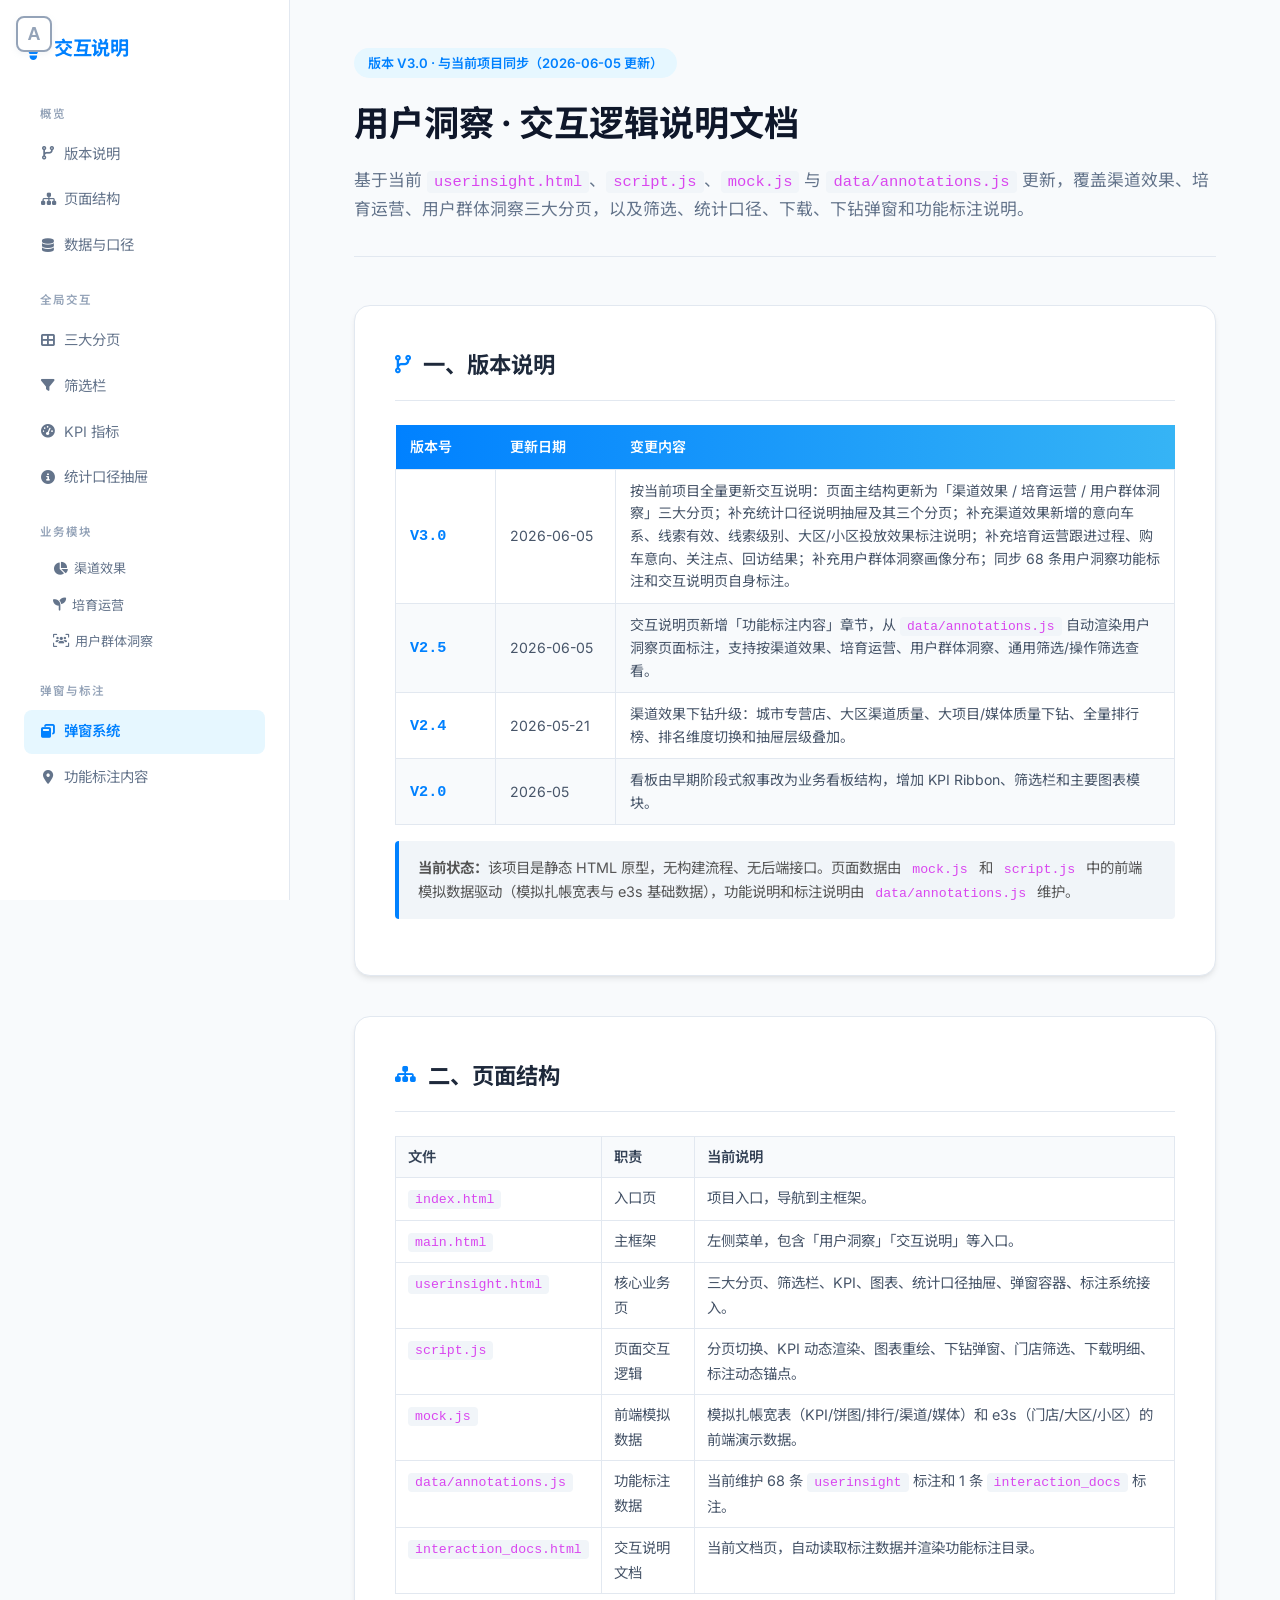
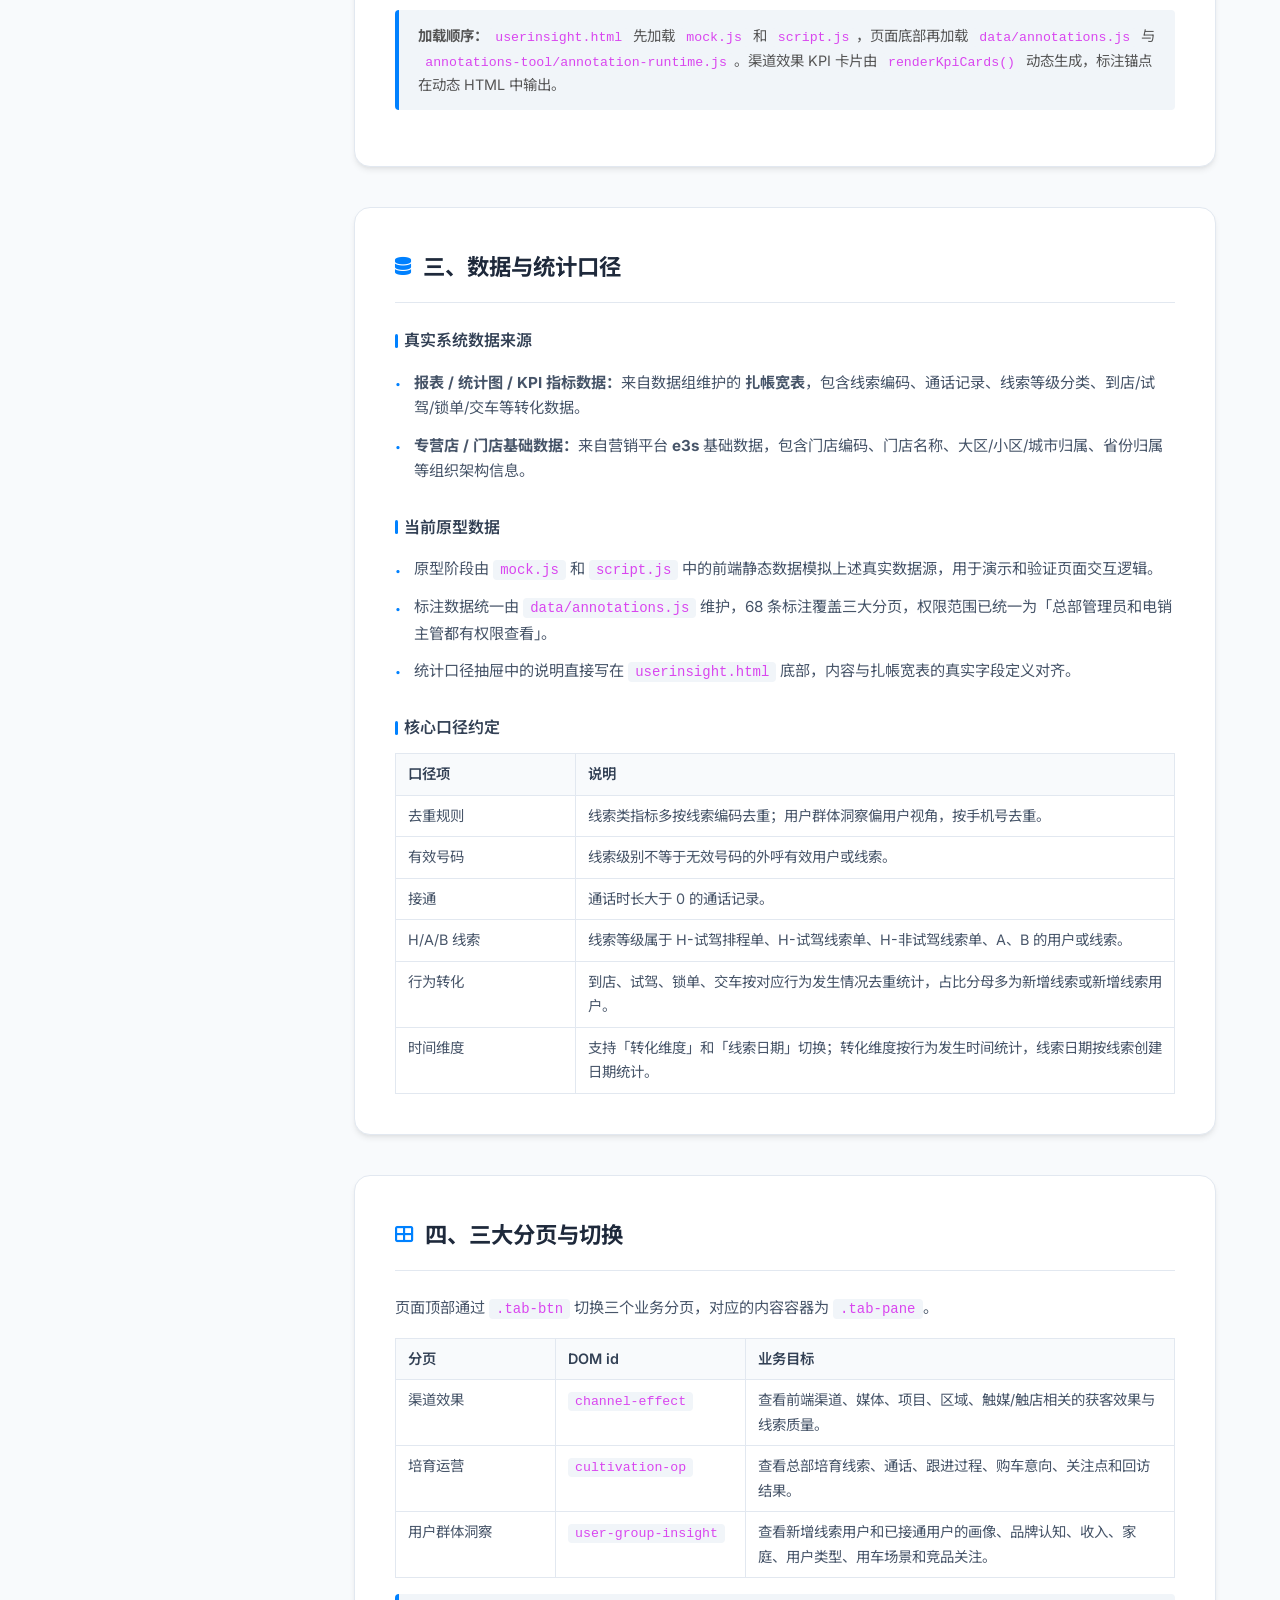
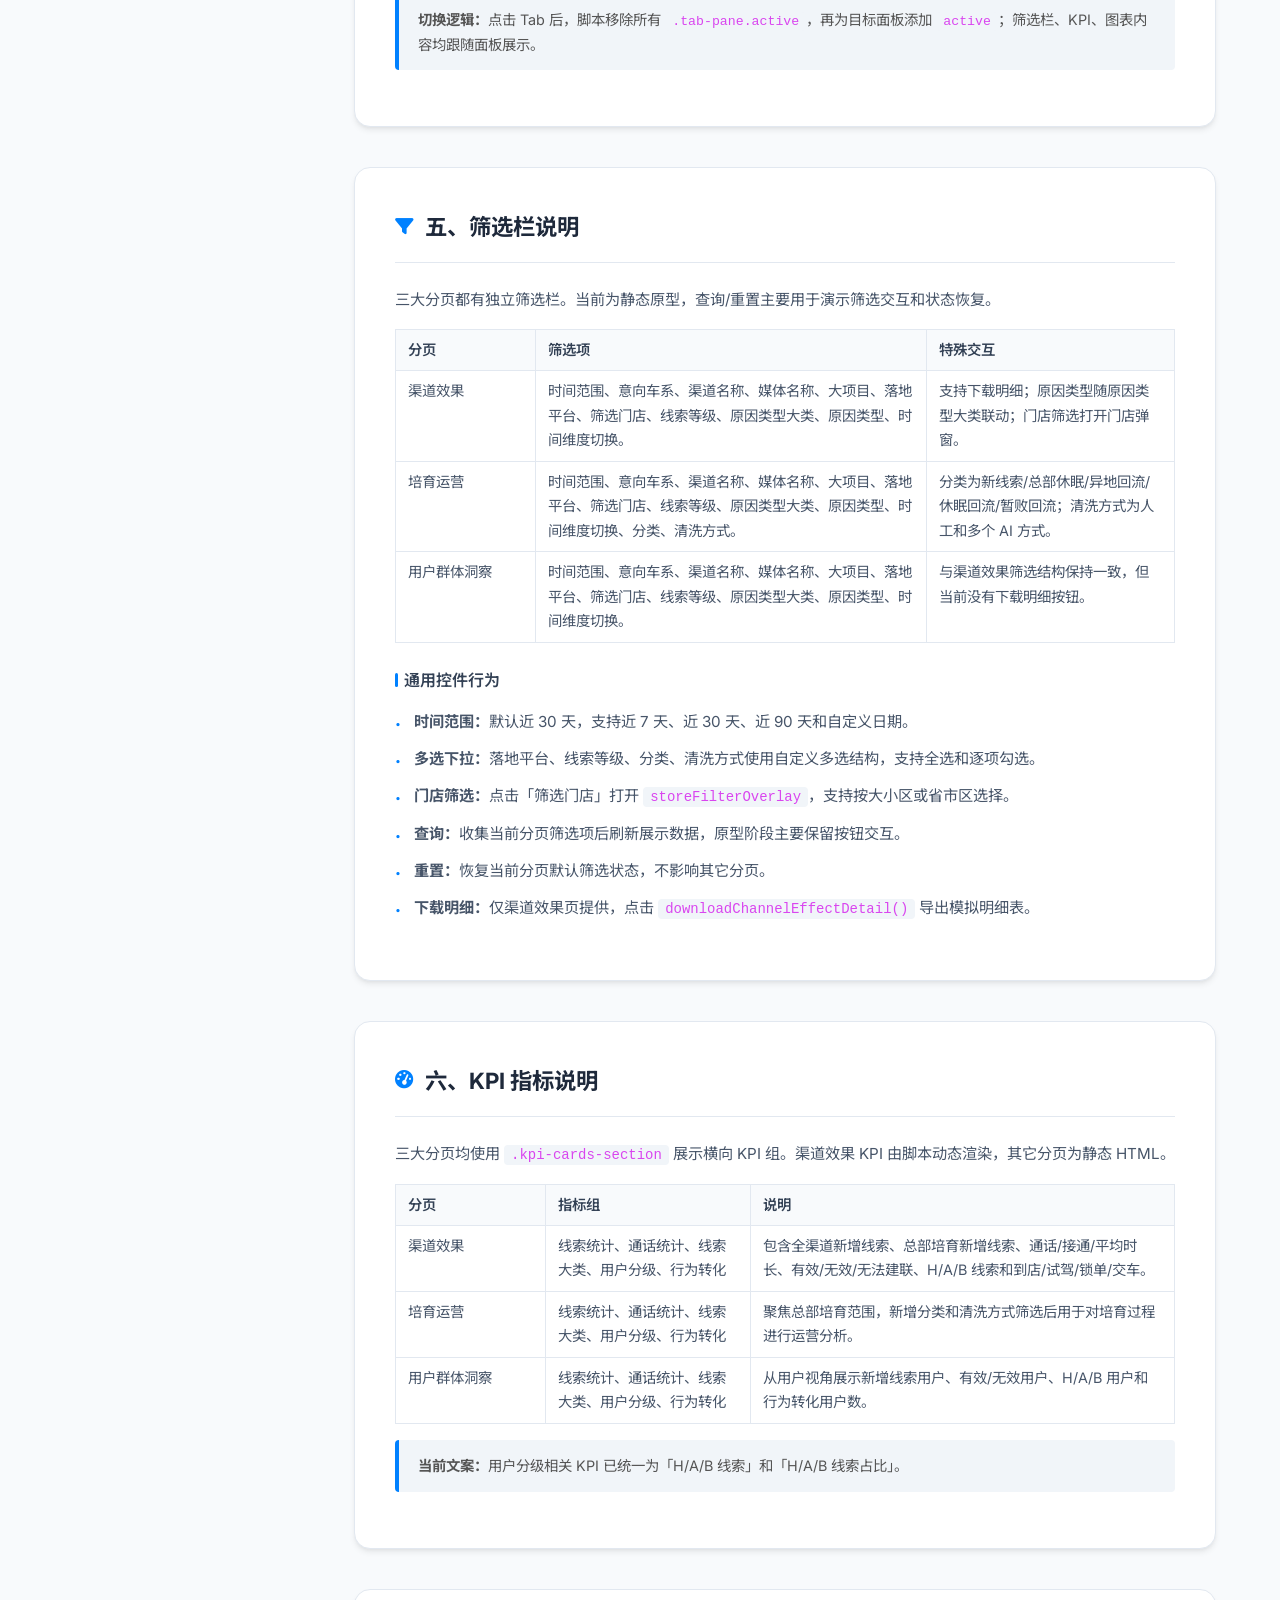
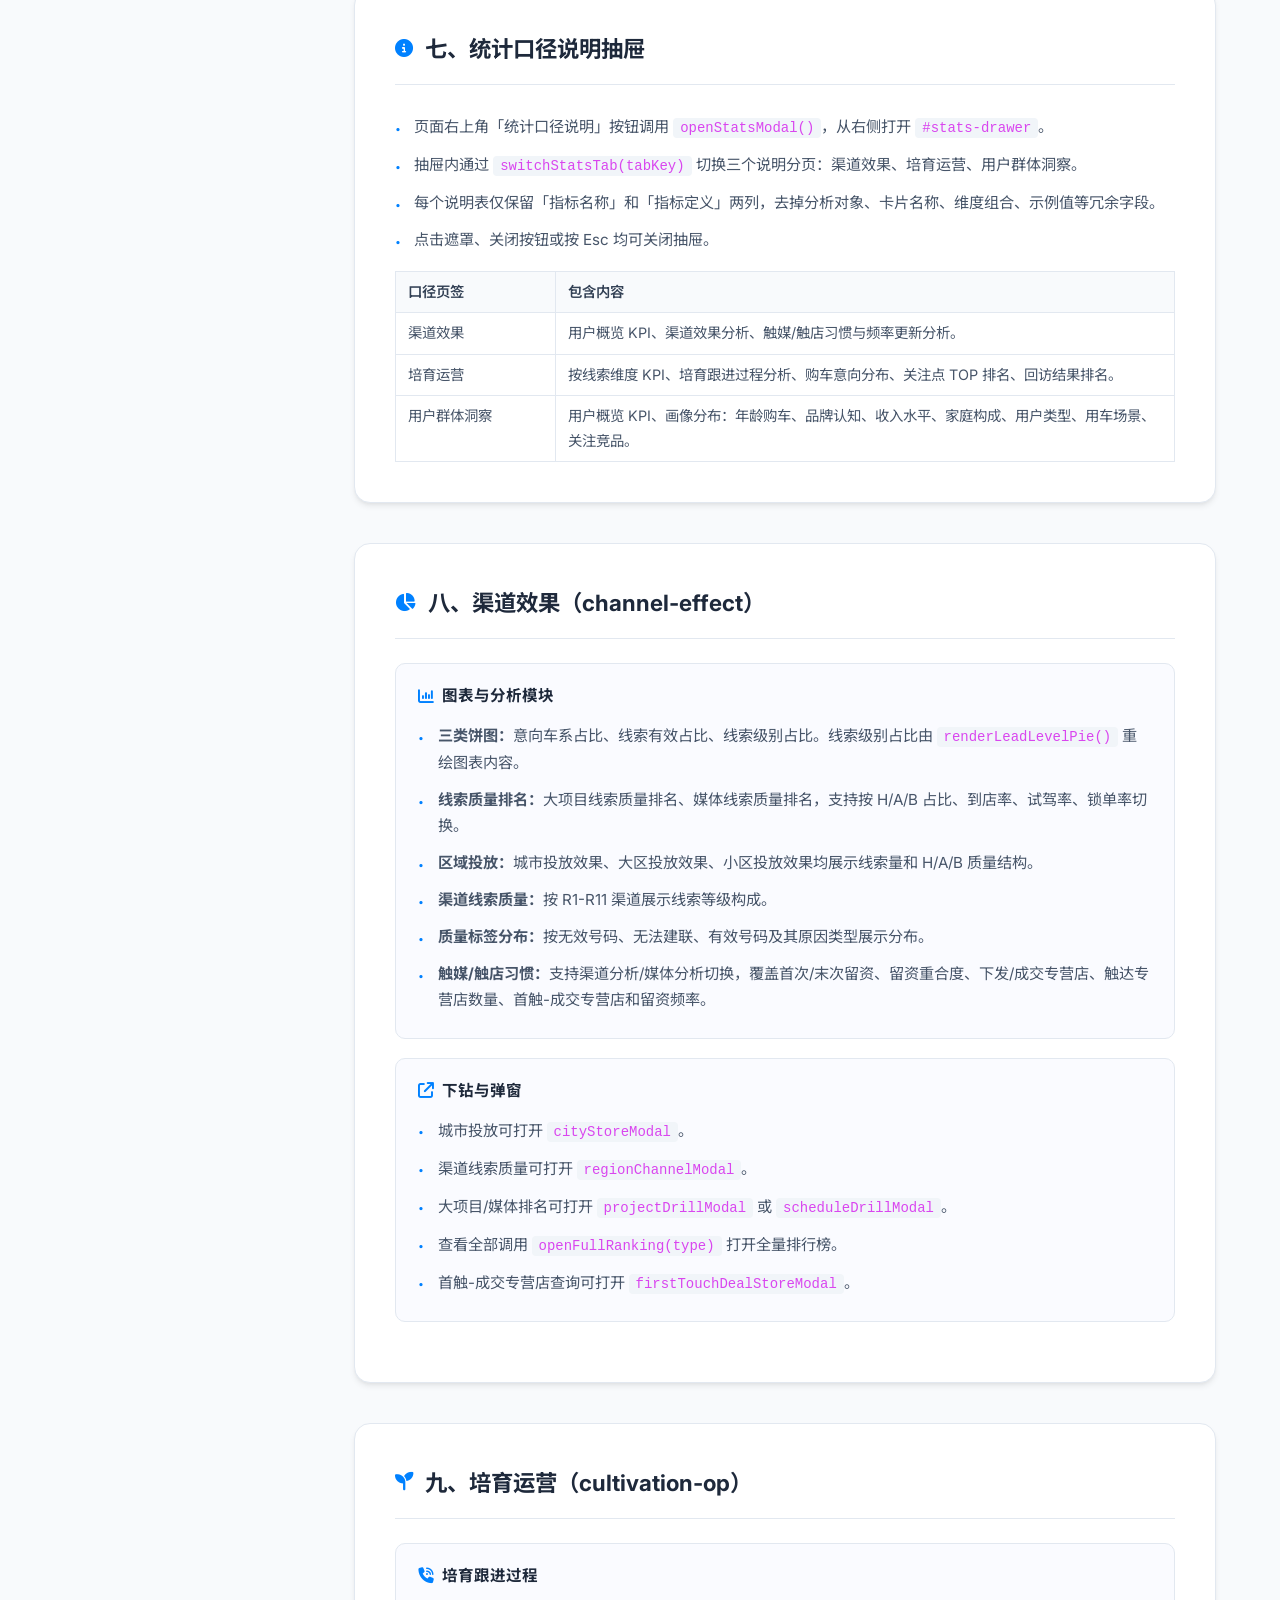
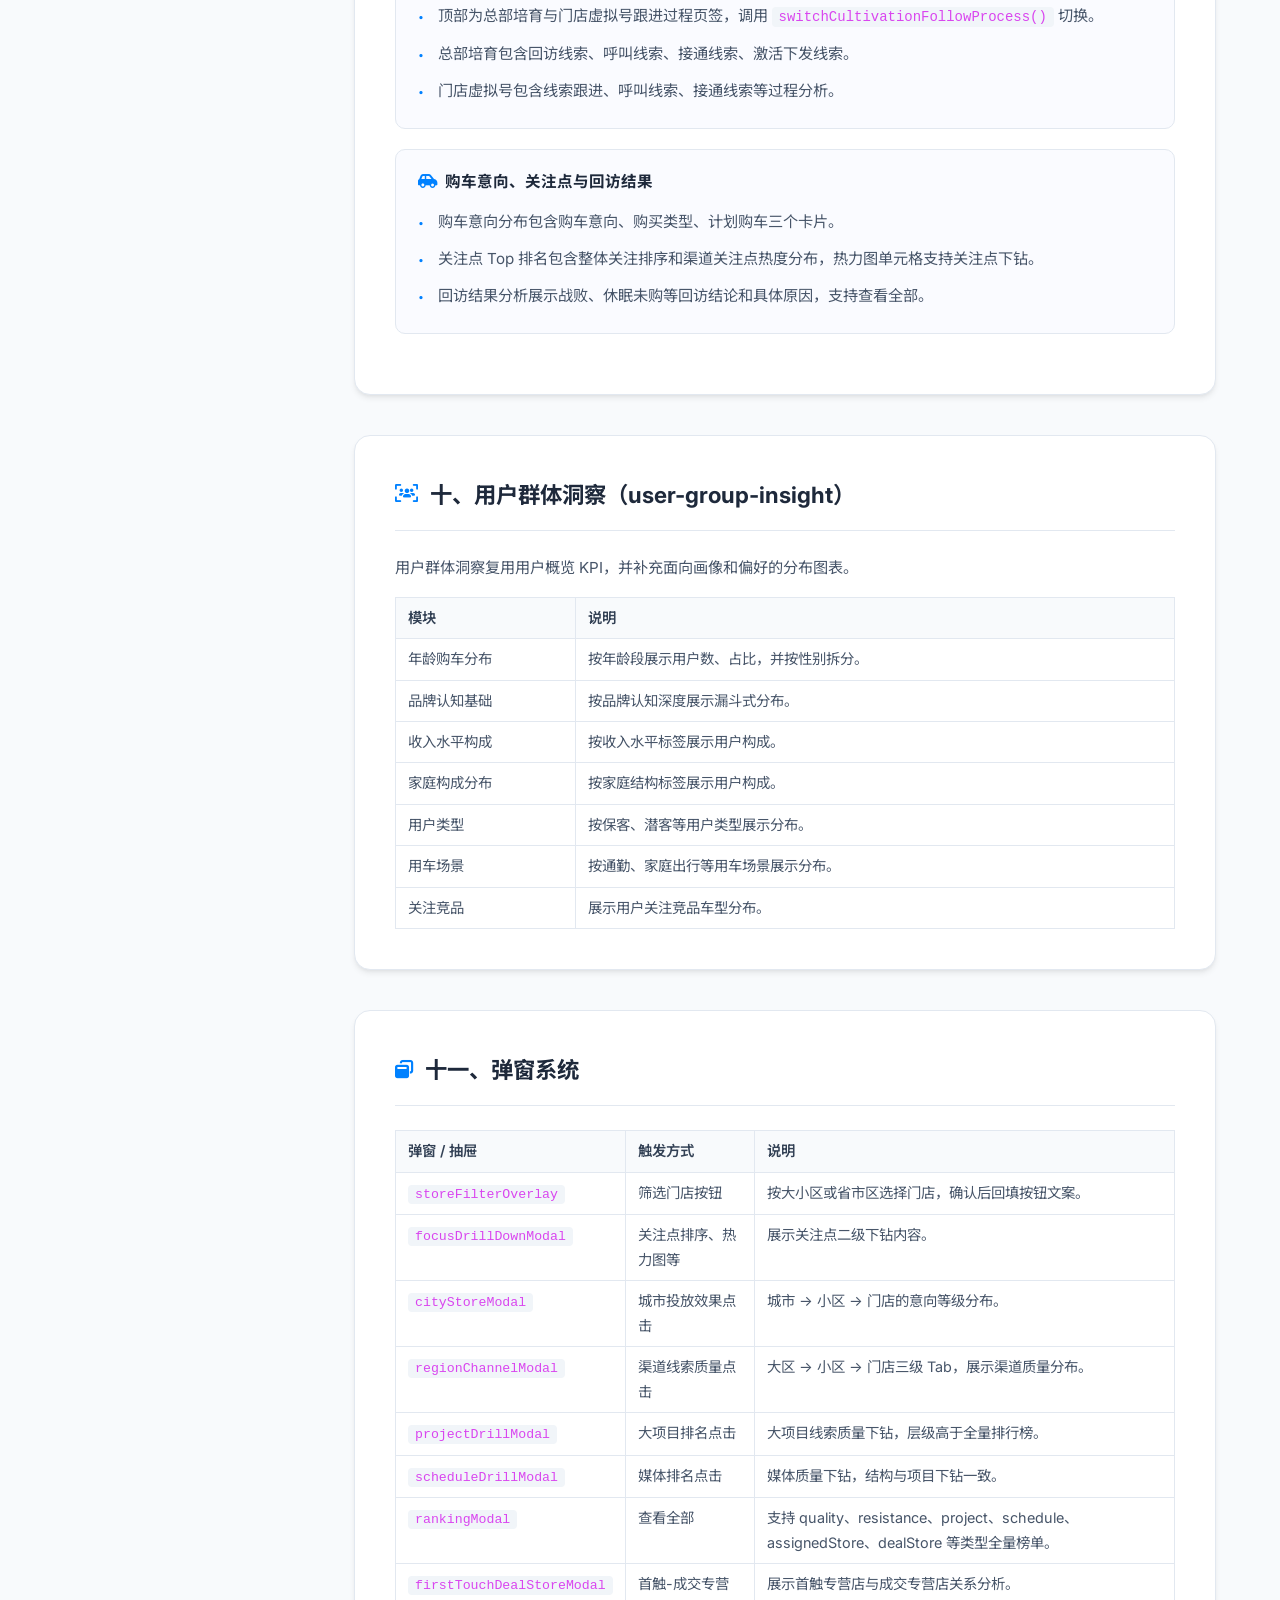
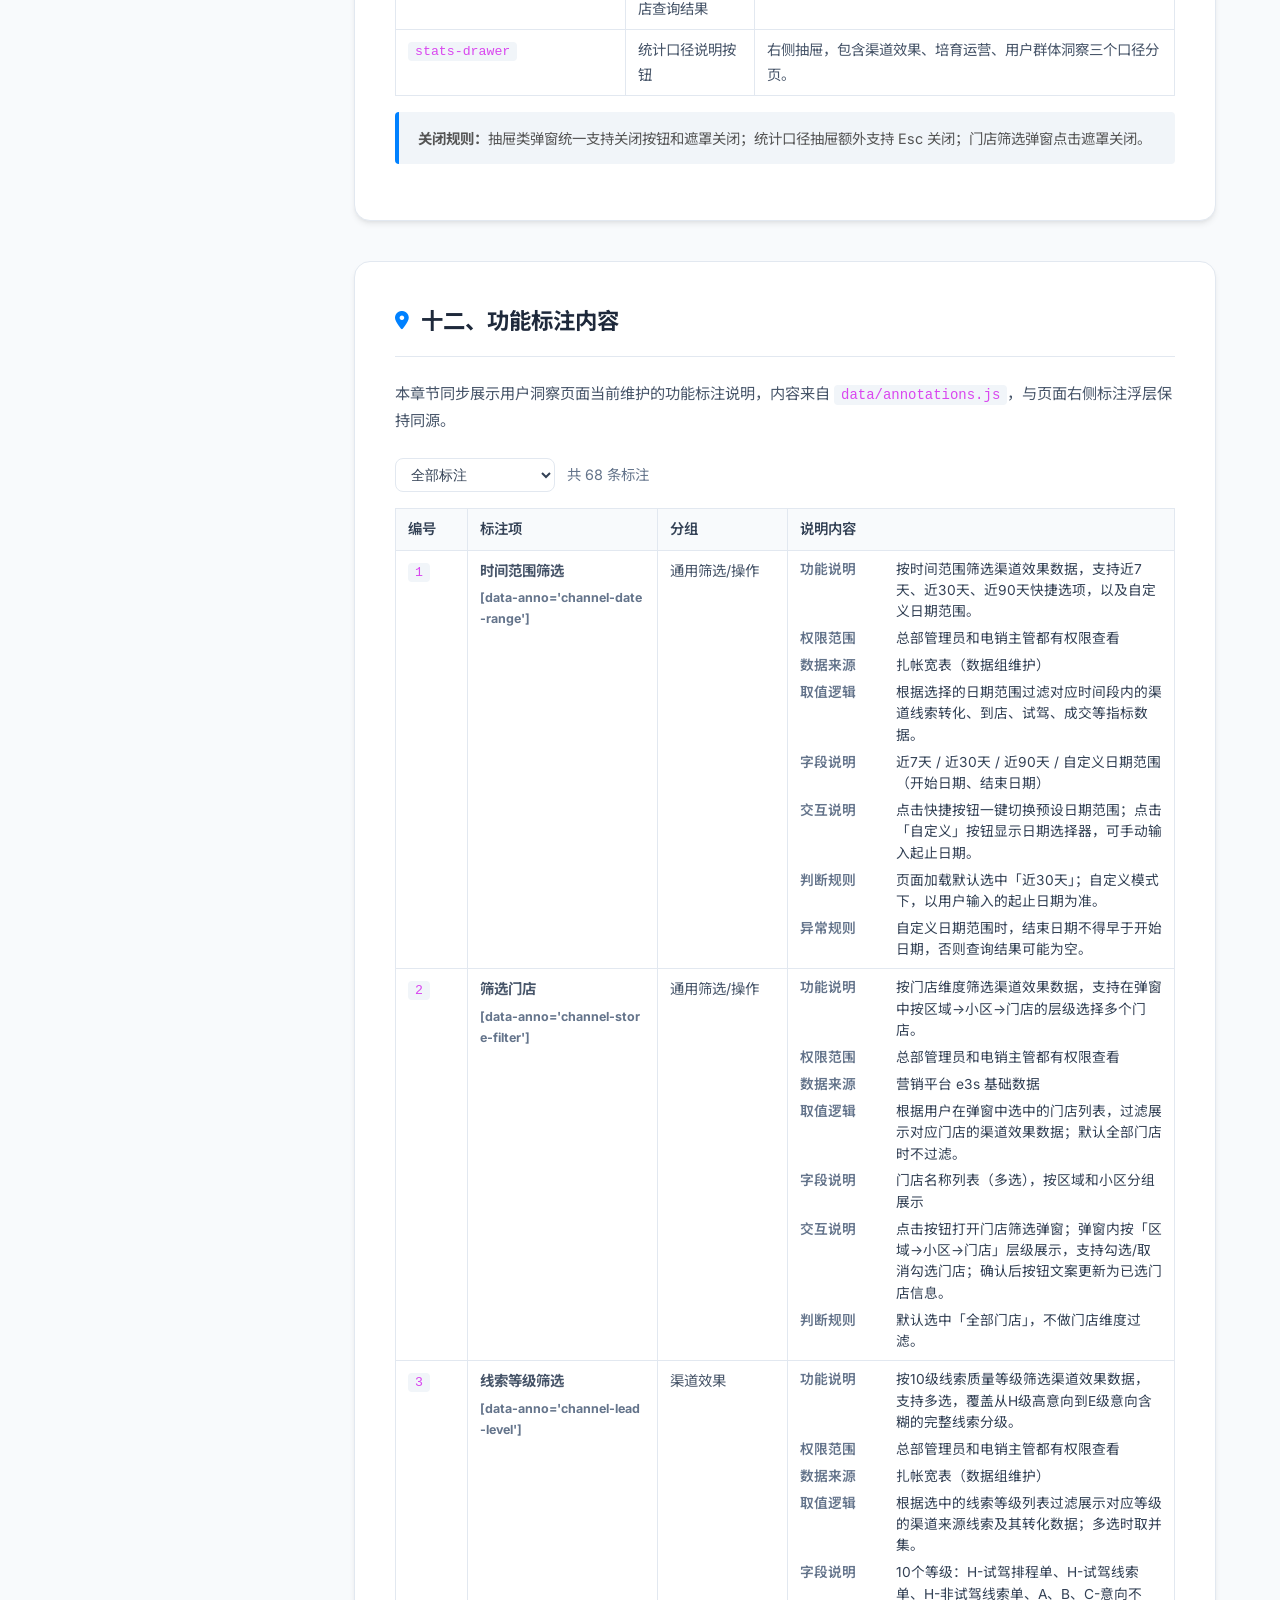
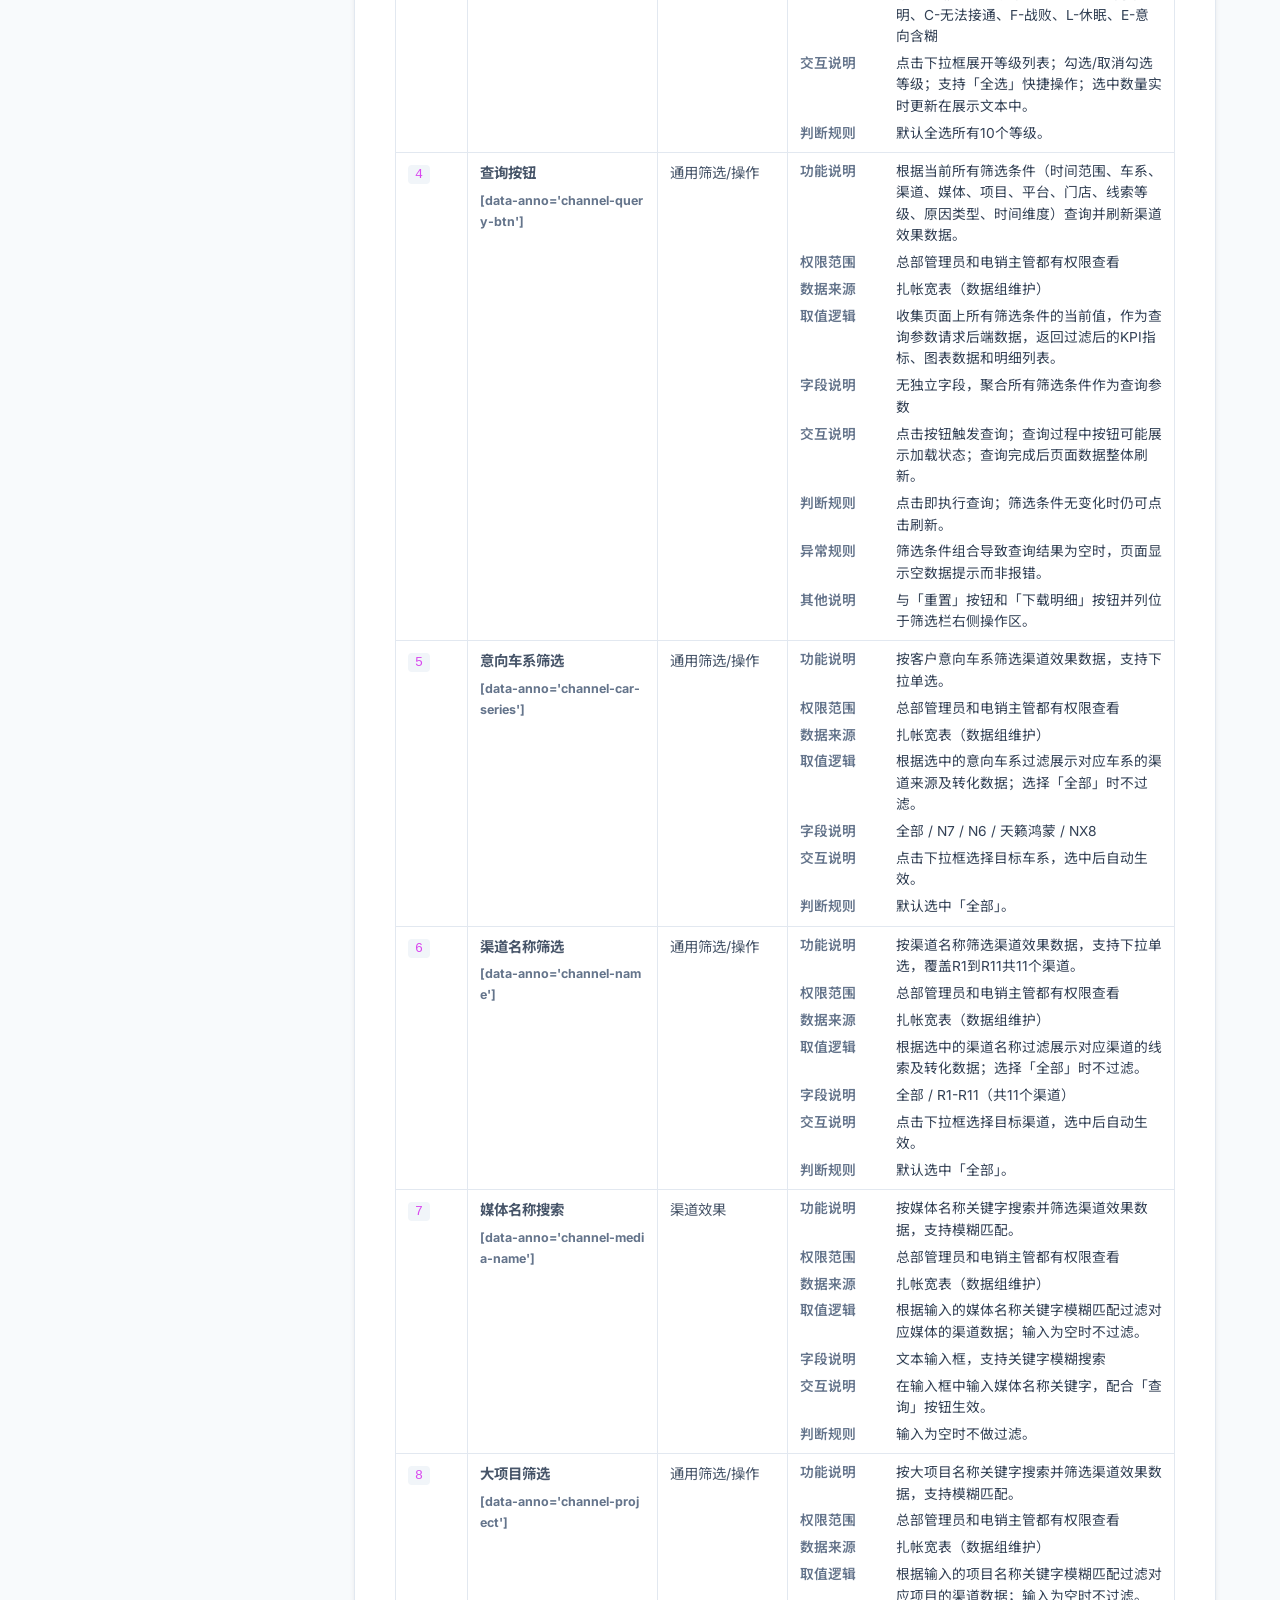
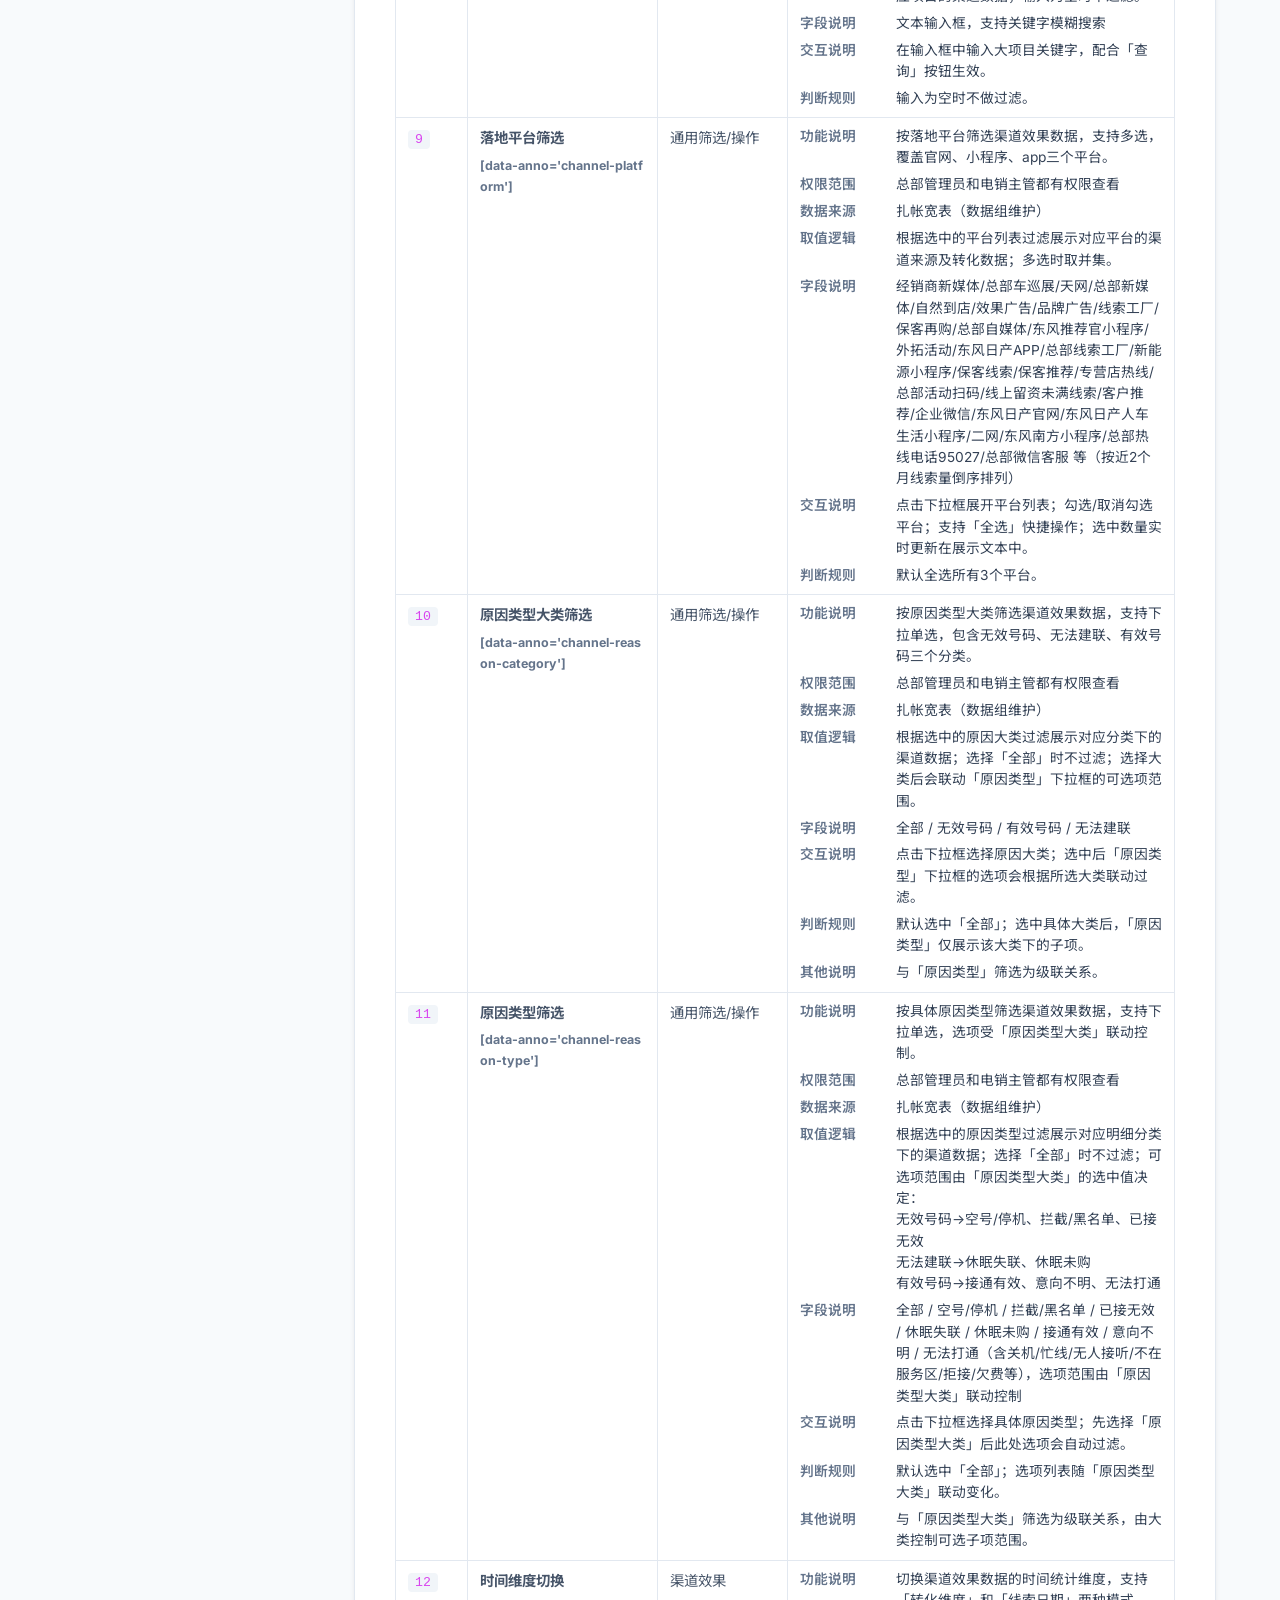
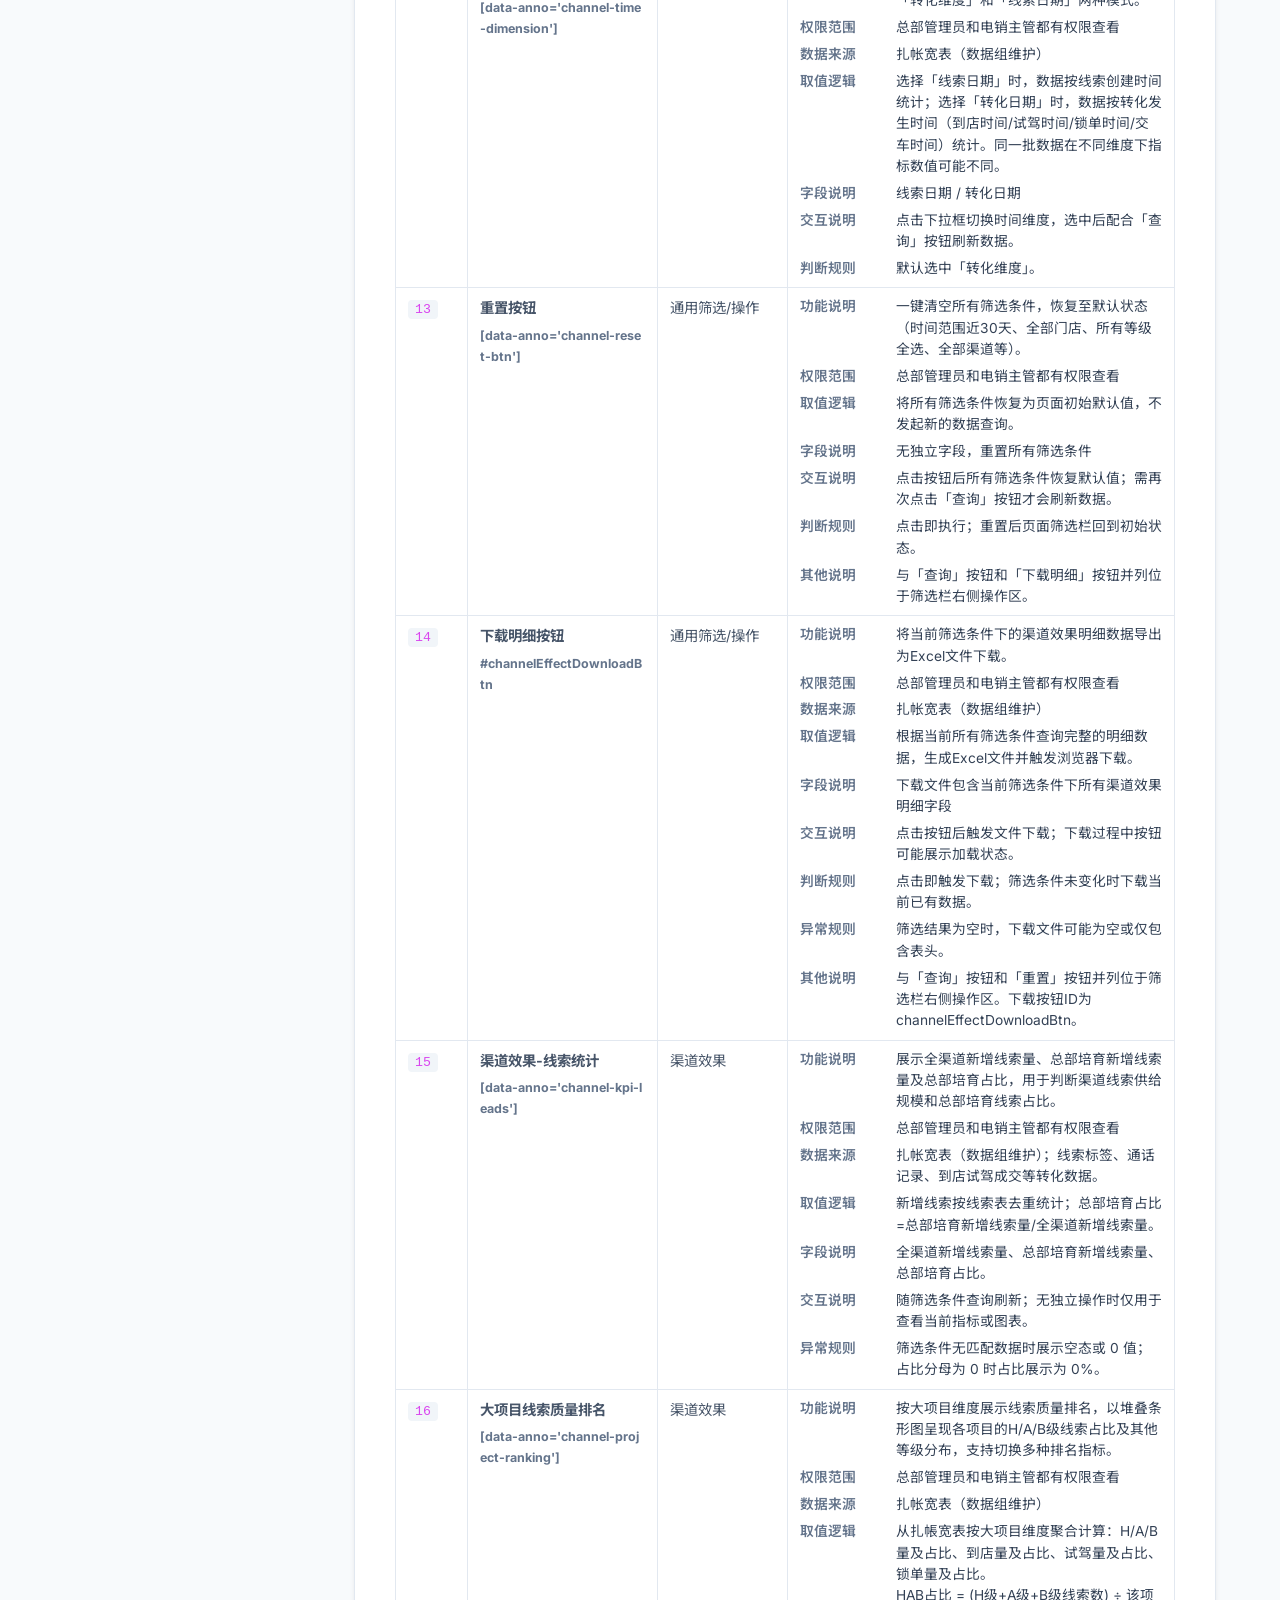
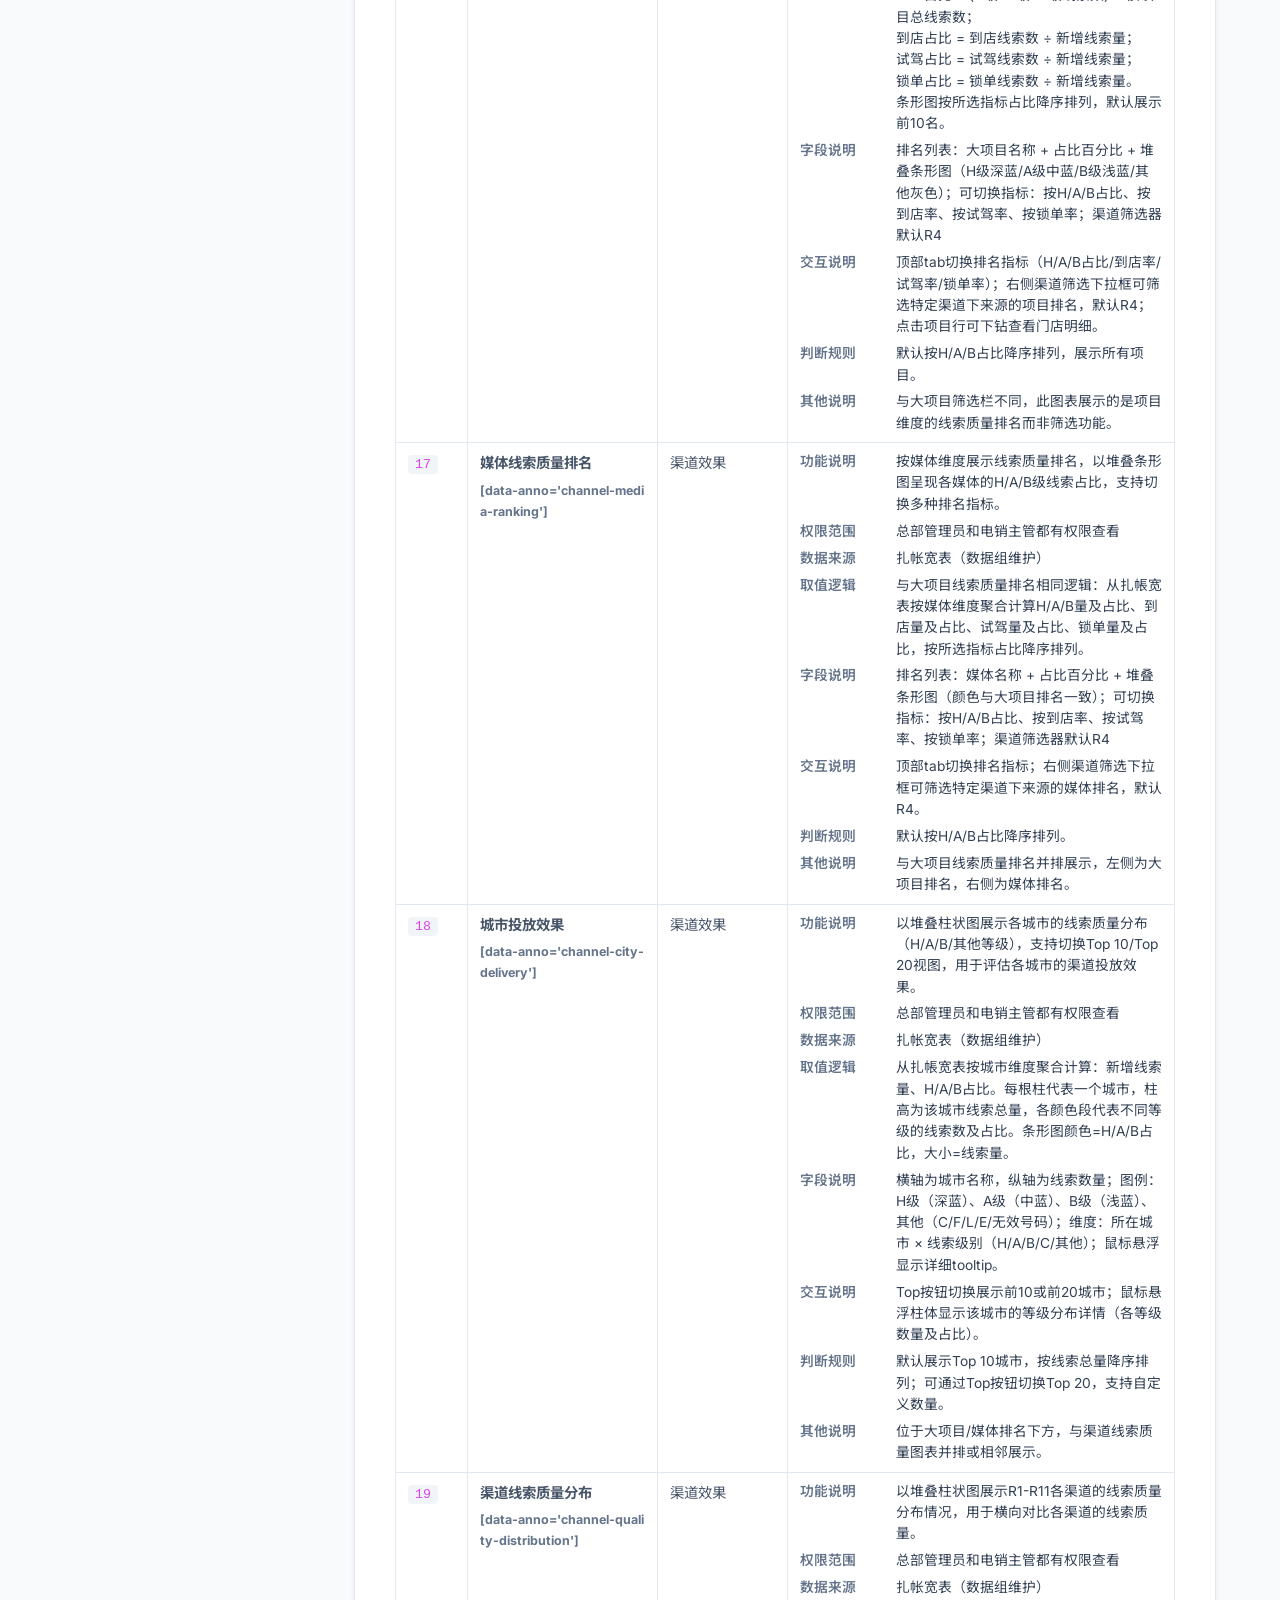
==== commit 10f38597: "docs: interaction_docs.html 数据源说明更新 — 扎帳宽表 + e3s 与原型数据分层描述" ====
--- a/interaction_docs.html
+++ b/interaction_docs.html
@@ -533,7 +533,7 @@
                 </tbody>
             </table>
             <div class="highlight-box" style="margin-top:1rem;">
-                <strong>当前状态：</strong>该项目是静态 HTML 原型，无构建流程、无后端接口。页面数据由 <code>mock.js</code> 和 <code>script.js</code> 中的前端模拟数据驱动，功能说明和标注说明由 <code>data/annotations.js</code> 维护。
+                <strong>当前状态：</strong>该项目是静态 HTML 原型，无构建流程、无后端接口。页面数据由 <code>mock.js</code> 和 <code>script.js</code> 中的前端模拟数据驱动（模拟扎帳宽表与 e3s 基础数据），功能说明和标注说明由 <code>data/annotations.js</code> 维护。
             </div>
         </section>
 
@@ -547,7 +547,7 @@
                     <tr><td><code>main.html</code></td><td>主框架</td><td>左侧菜单，包含「用户洞察」「交互说明」等入口。</td></tr>
                     <tr><td><code>userinsight.html</code></td><td>核心业务页</td><td>三大分页、筛选栏、KPI、图表、统计口径抽屉、弹窗容器、标注系统接入。</td></tr>
                     <tr><td><code>script.js</code></td><td>页面交互逻辑</td><td>分页切换、KPI 动态渲染、图表重绘、下钻弹窗、门店筛选、下载明细、标注动态锚点。</td></tr>
-                    <tr><td><code>mock.js</code></td><td>模拟数据</td><td>KPI、饼图、排行、渠道/媒体/门店等前端演示数据。</td></tr>
+                    <tr><td><code>mock.js</code></td><td>前端模拟数据</td><td>模拟扎帳宽表（KPI/饼图/排行/渠道/媒体）和 e3s（门店/大区/小区）的前端演示数据。</td></tr>
                     <tr><td><code>data/annotations.js</code></td><td>功能标注数据</td><td>当前维护 68 条 <code>userinsight</code> 标注和 1 条 <code>interaction_docs</code> 标注。</td></tr>
                     <tr><td><code>interaction_docs.html</code></td><td>交互说明文档</td><td>当前文档页，自动读取标注数据并渲染功能标注目录。</td></tr>
                 </tbody>
@@ -560,11 +560,16 @@
         <!-- ===================== 三、数据与统计口径 ===================== -->
         <section class="section" id="section-datasource">
             <h2 class="section-title"><i class="fa-solid fa-database"></i>三、数据与统计口径</h2>
-            <h3 class="sub-title">数据来源</h3>
+            <h3 class="sub-title">真实系统数据来源</h3>
             <ul class="item-list">
-                <li>原型数据由 <code>mock.js</code>、<code>script.js</code> 中的对象和数组提供，模拟扎帐宽表、线索标签、通话记录、到店/试驾/锁单/交车等转化数据。</li>
-                <li>标注说明统一由 <code>data/annotations.js</code> 维护，权限范围已统一为「总部管理员和电销主管都有权限查看」。</li>
-                <li>统计口径抽屉中的说明直接写在 <code>userinsight.html</code> 底部，当前仅保留「指标名称」和「指标定义」两列。</li>
+                <li><strong>报表 / 统计图 / KPI 指标数据：</strong>来自数据组维护的 <strong>扎帳宽表</strong>，包含线索编码、通话记录、线索等级分类、到店/试驾/锁单/交车等转化数据。</li>
+                <li><strong>专营店 / 门店基础数据：</strong>来自营销平台 <strong>e3s</strong> 基础数据，包含门店编码、门店名称、大区/小区/城市归属、省份归属等组织架构信息。</li>
+            </ul>
+            <h3 class="sub-title">当前原型数据</h3>
+            <ul class="item-list">
+                <li>原型阶段由 <code>mock.js</code> 和 <code>script.js</code> 中的前端静态数据模拟上述真实数据源，用于演示和验证页面交互逻辑。</li>
+                <li>标注数据统一由 <code>data/annotations.js</code> 维护，68 条标注覆盖三大分页，权限范围已统一为「总部管理员和电销主管都有权限查看」。</li>
+                <li>统计口径抽屉中的说明直接写在 <code>userinsight.html</code> 底部，内容与扎帳宽表的真实字段定义对齐。</li>
             </ul>
             <h3 class="sub-title">核心口径约定</h3>
             <table class="flow-table">
